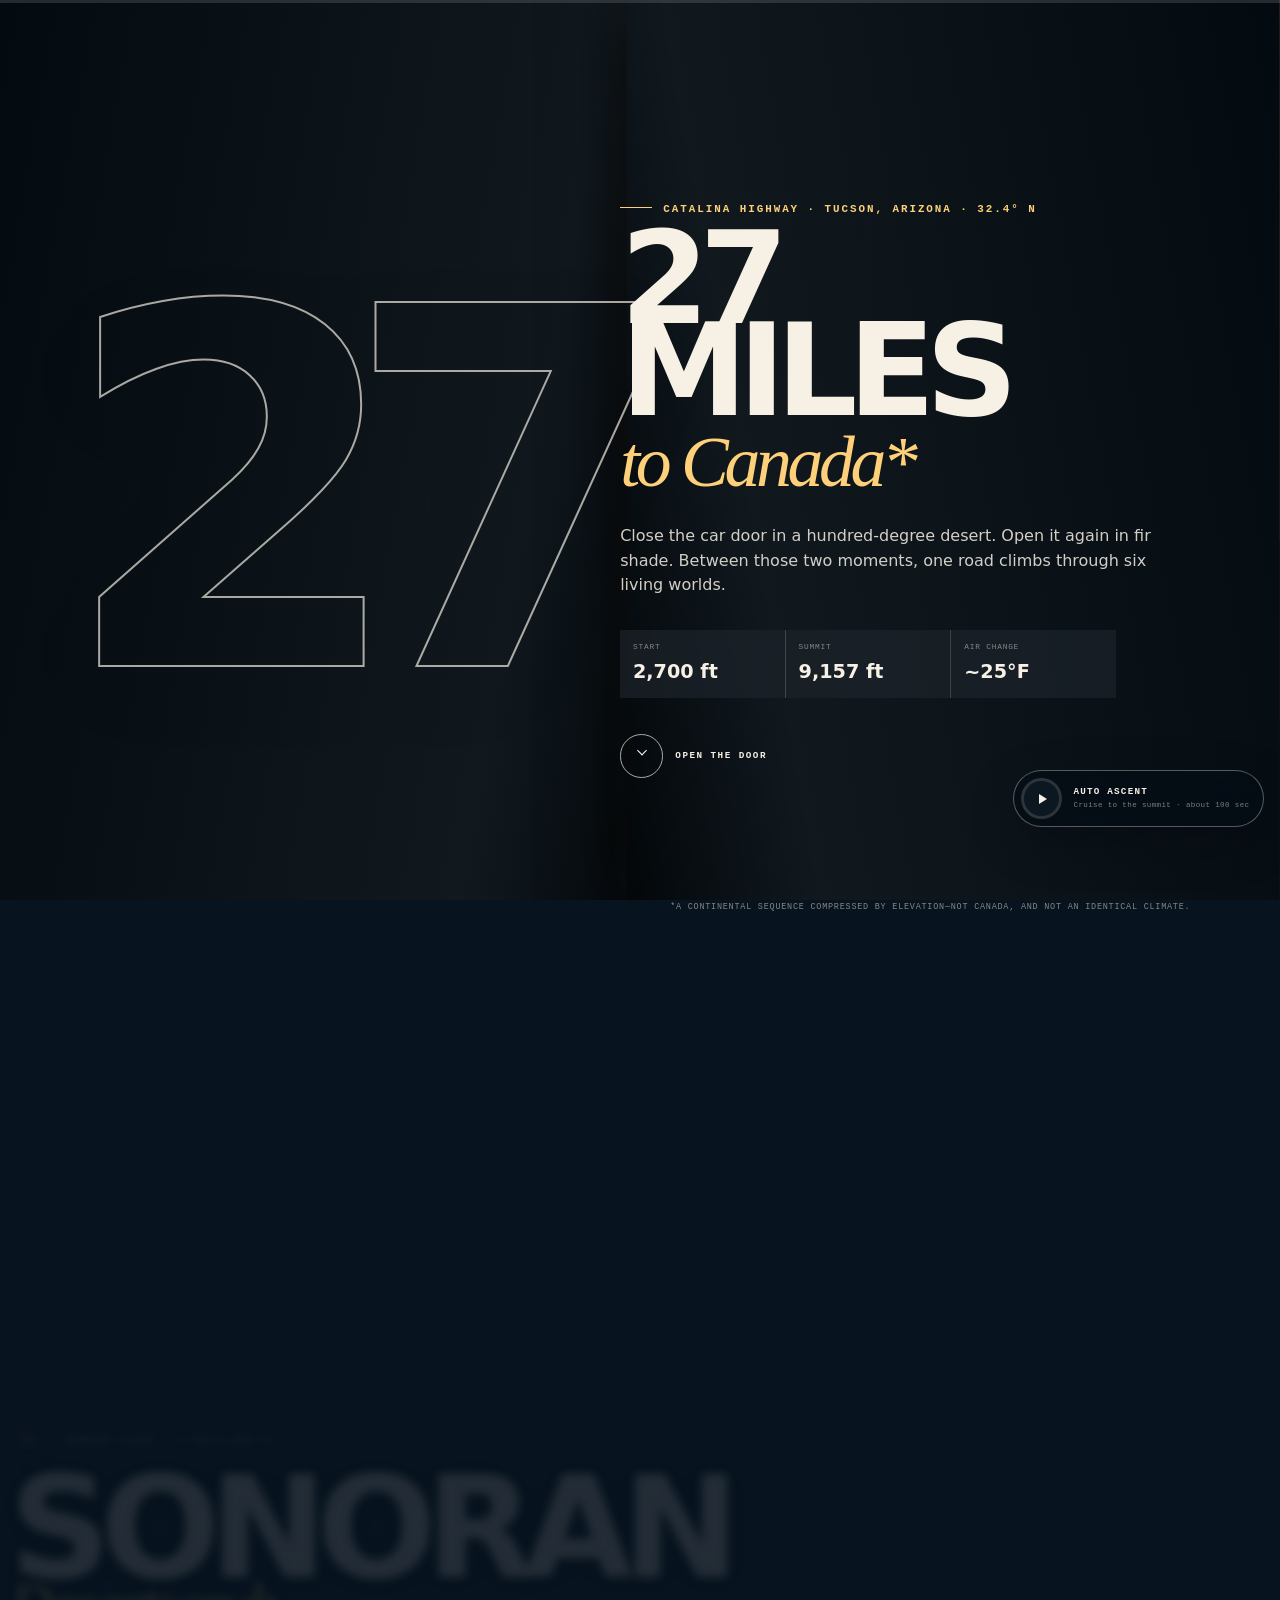
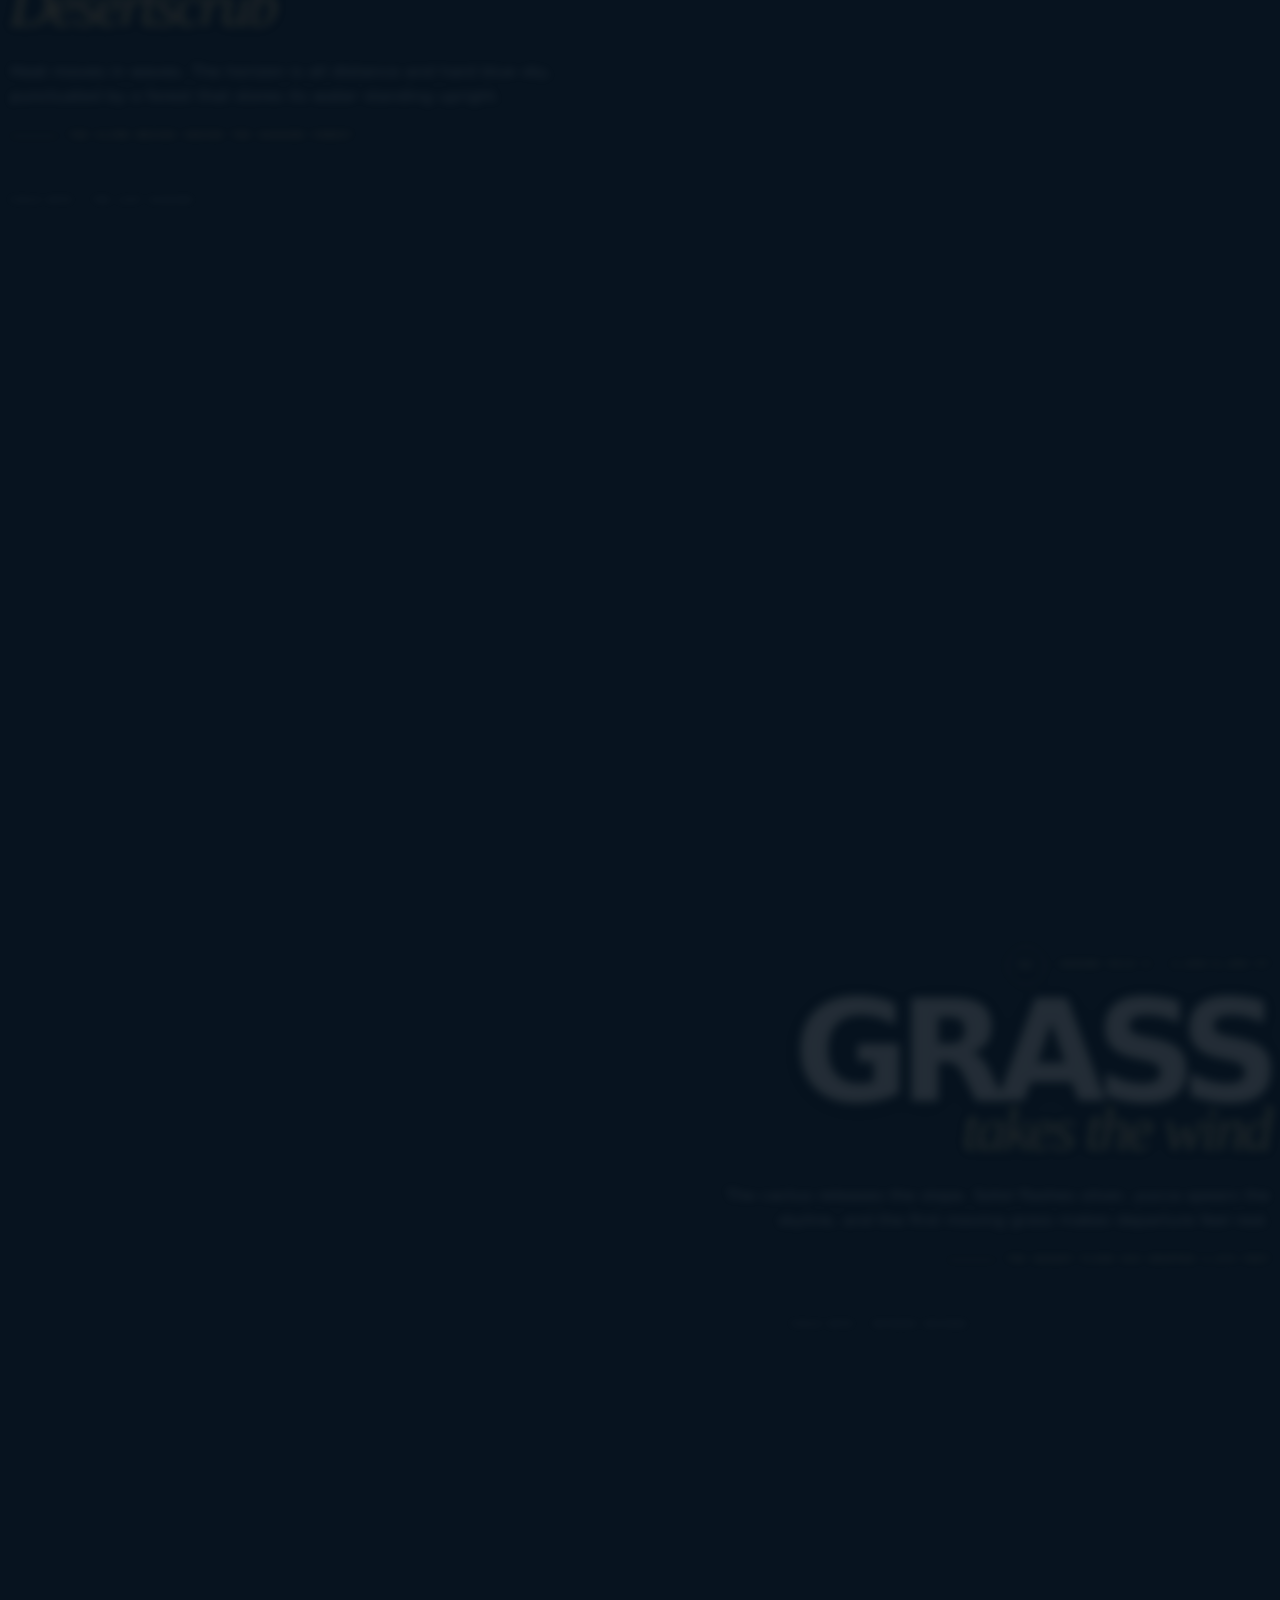
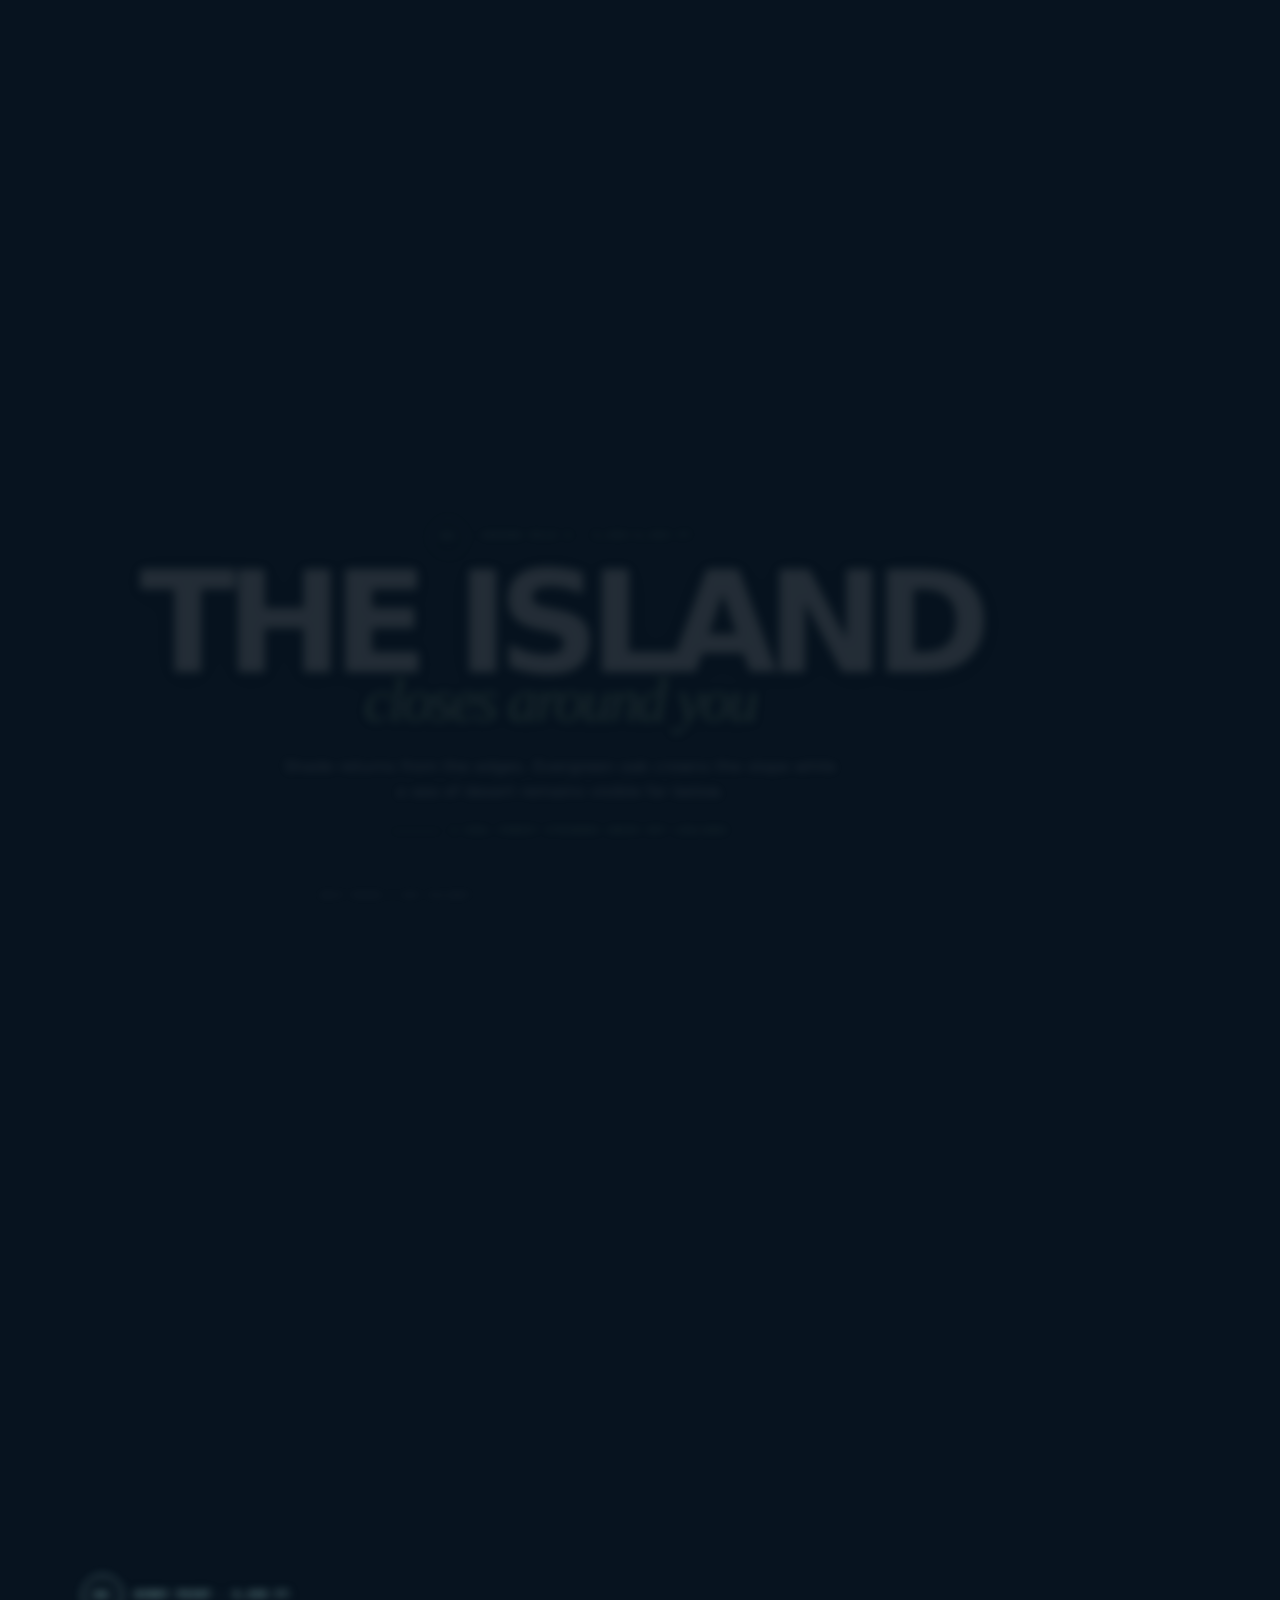
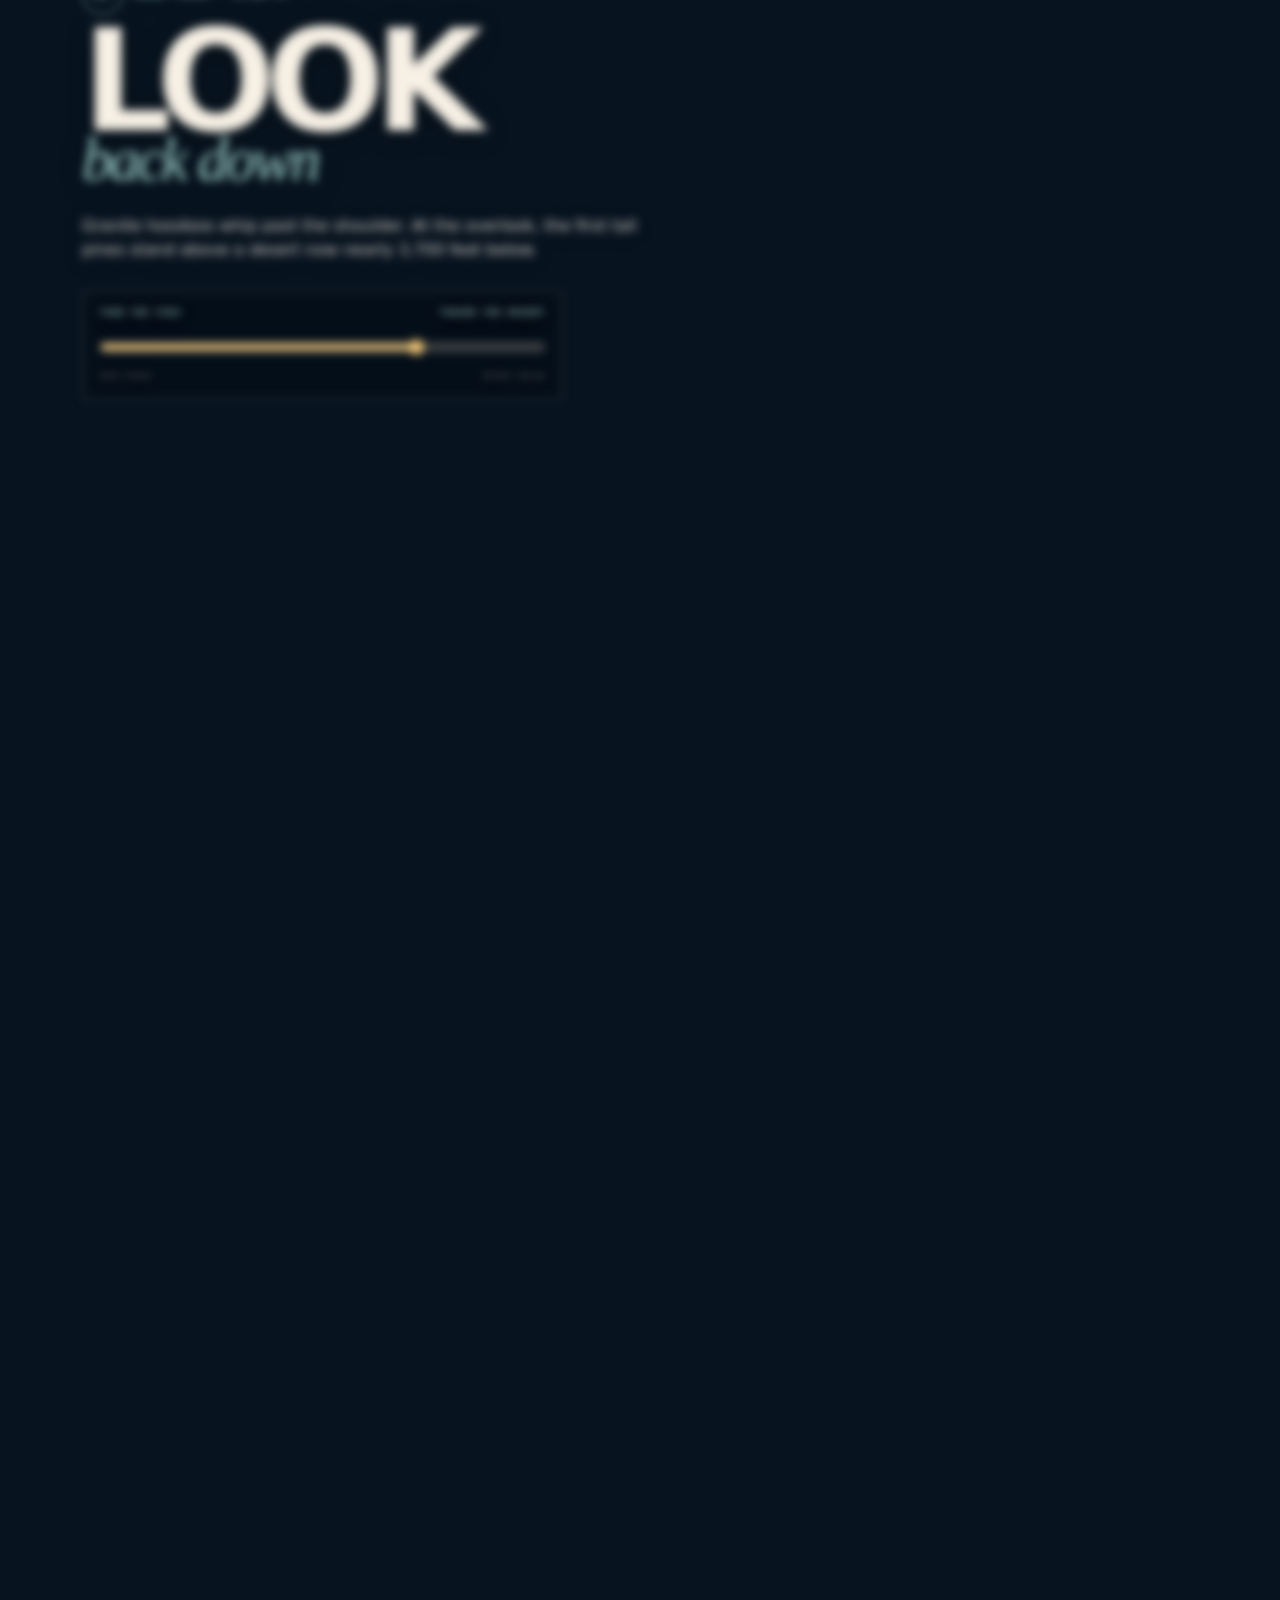
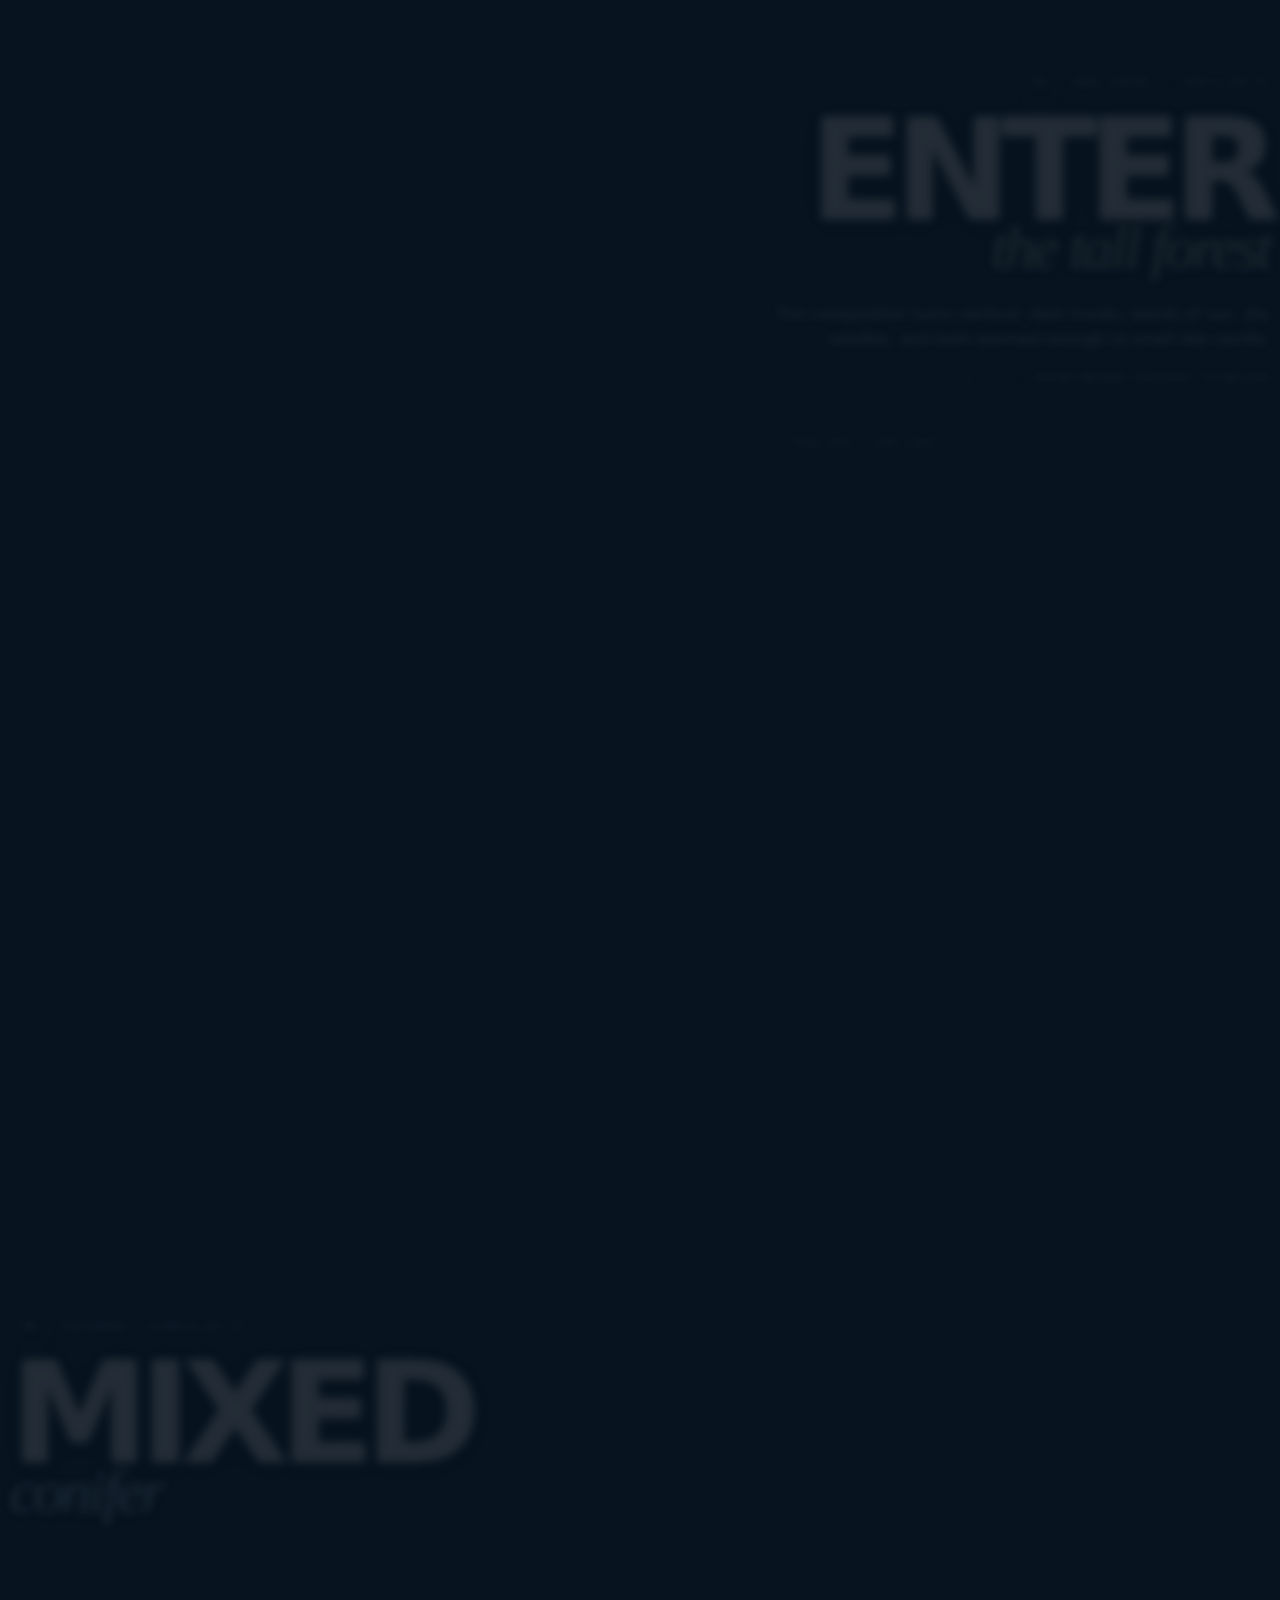
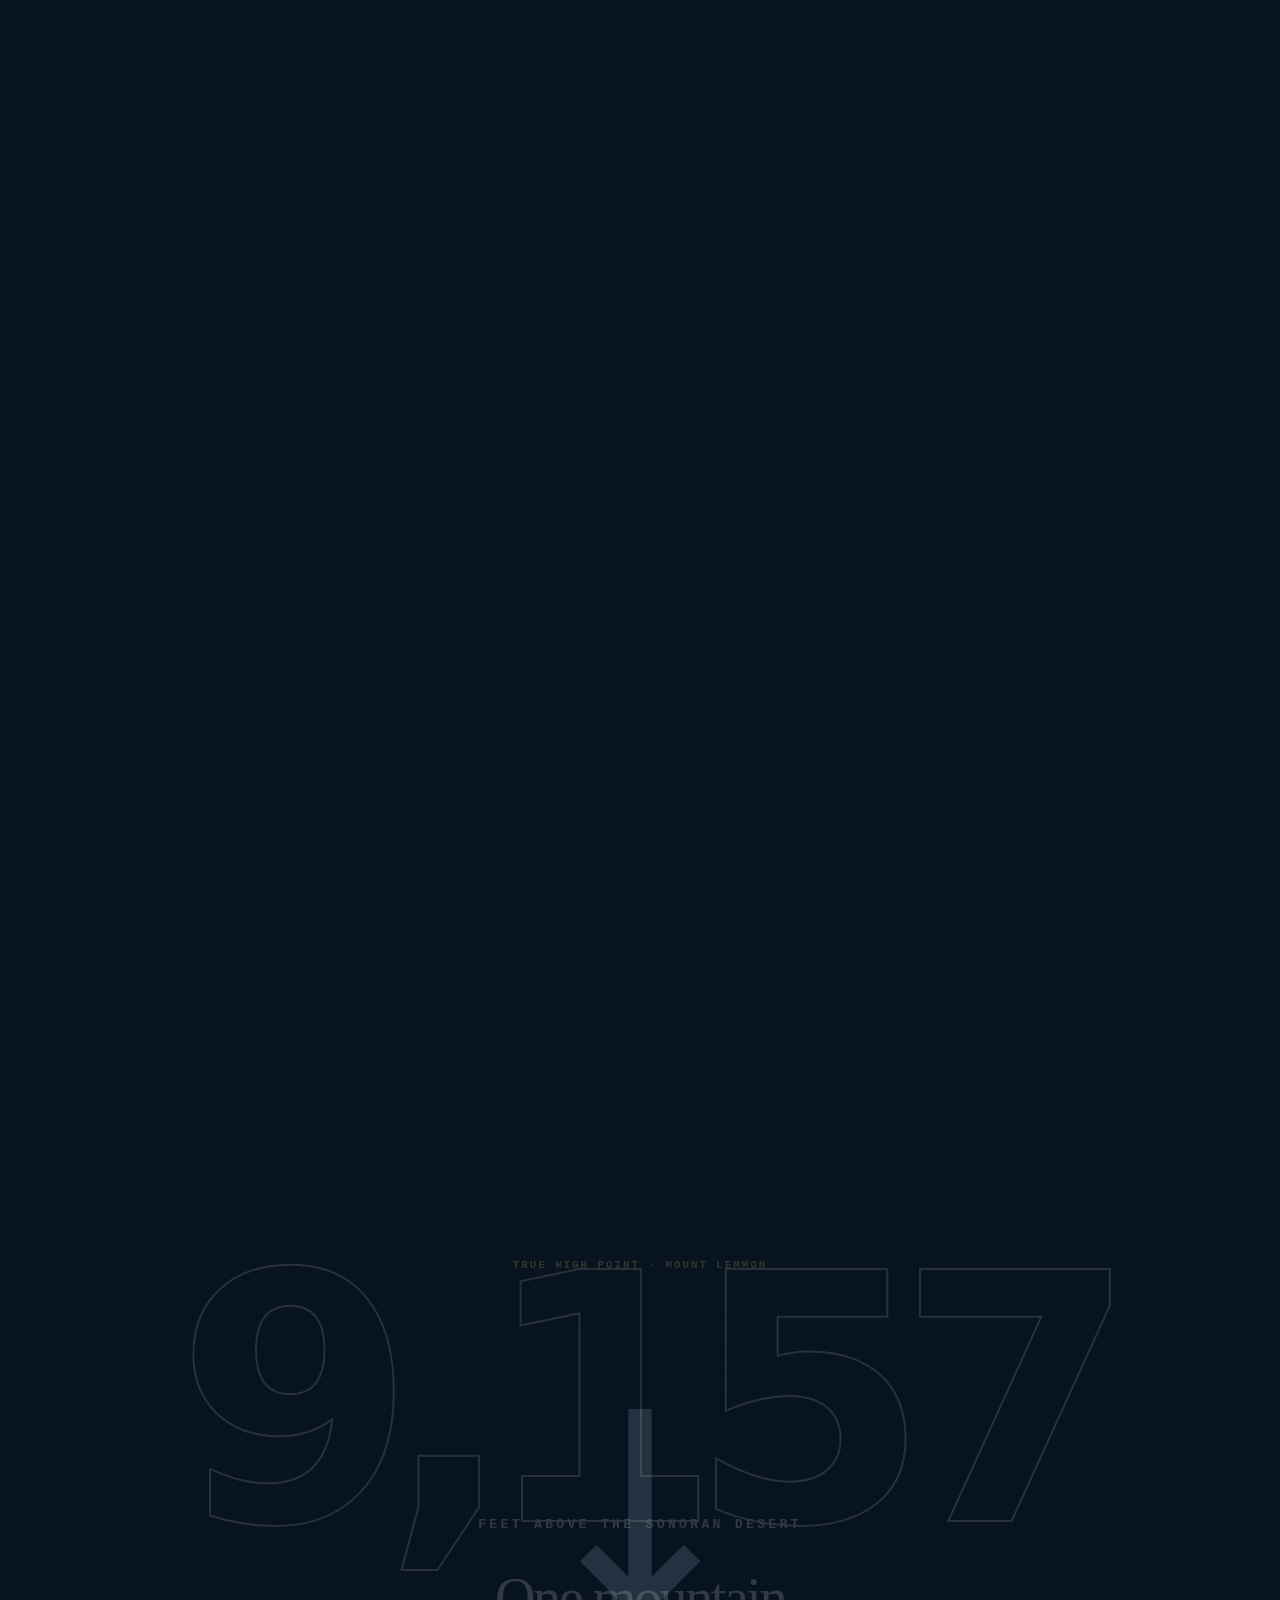
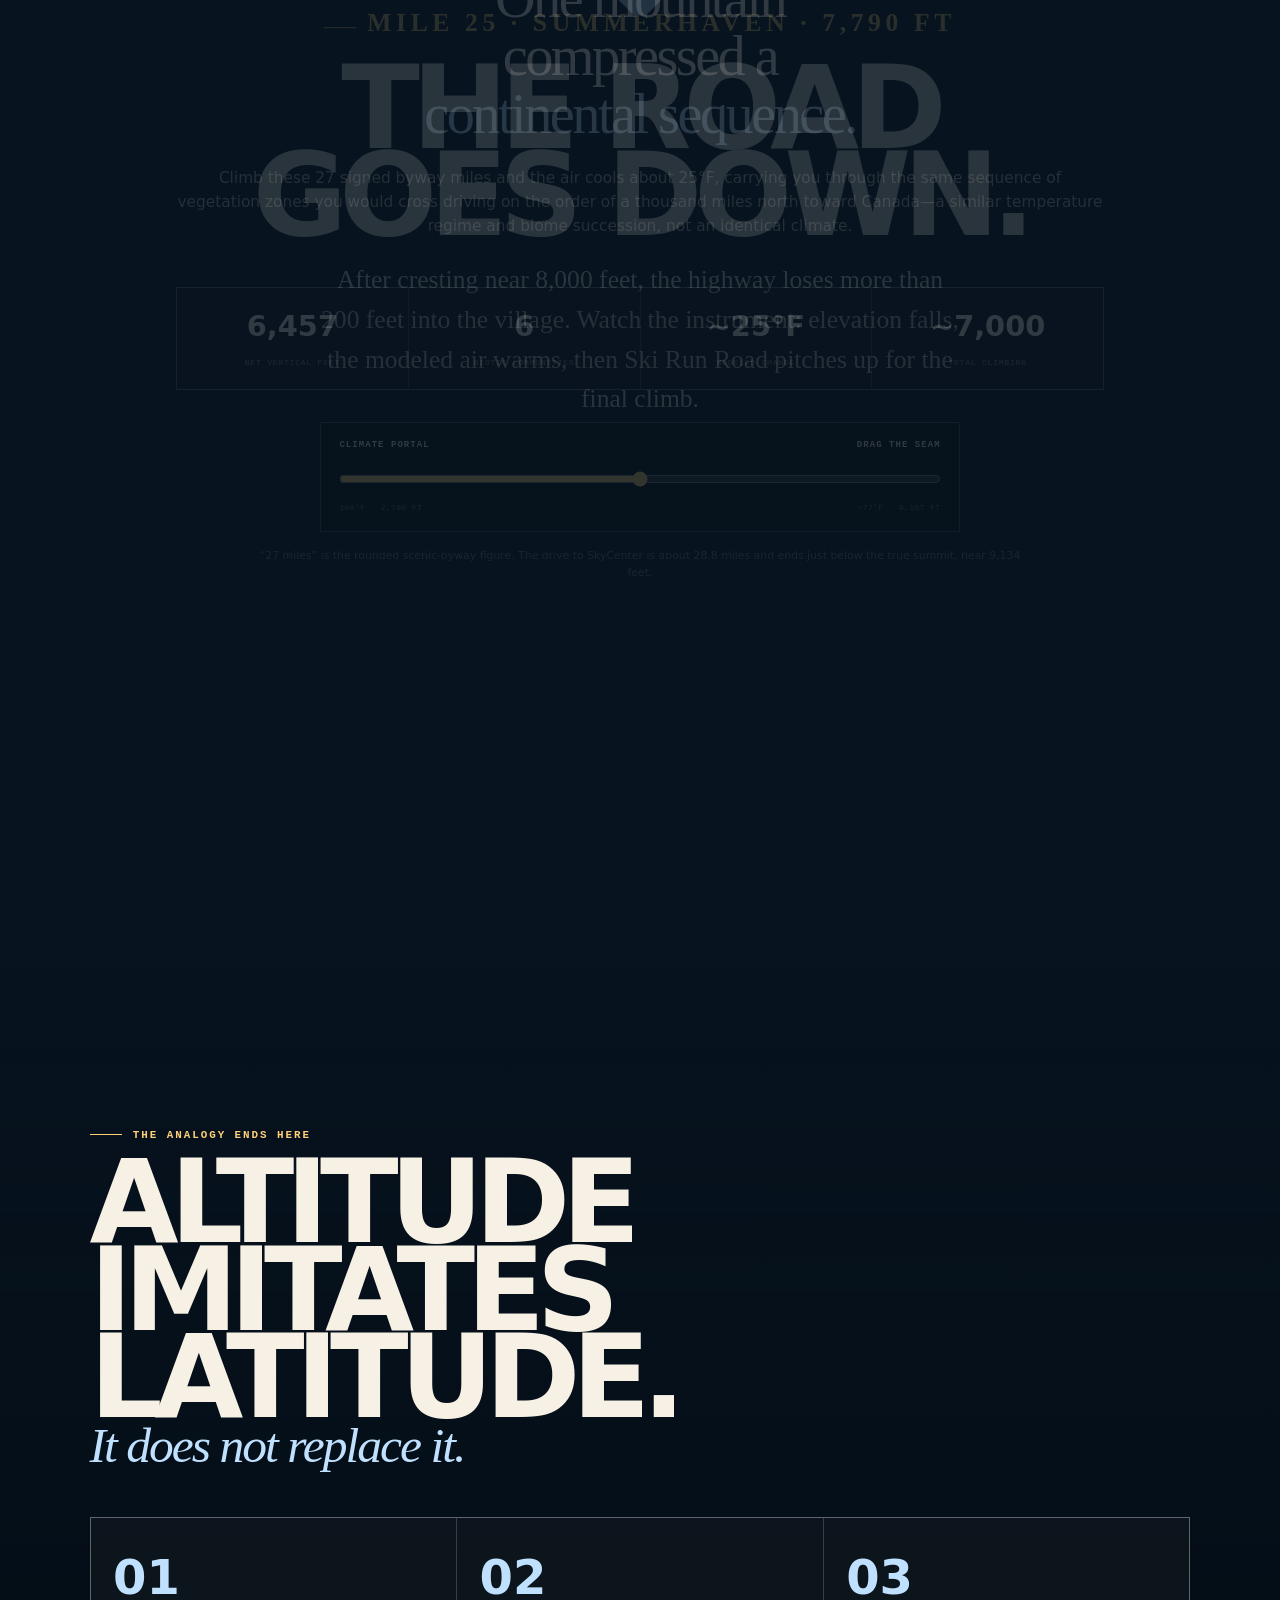
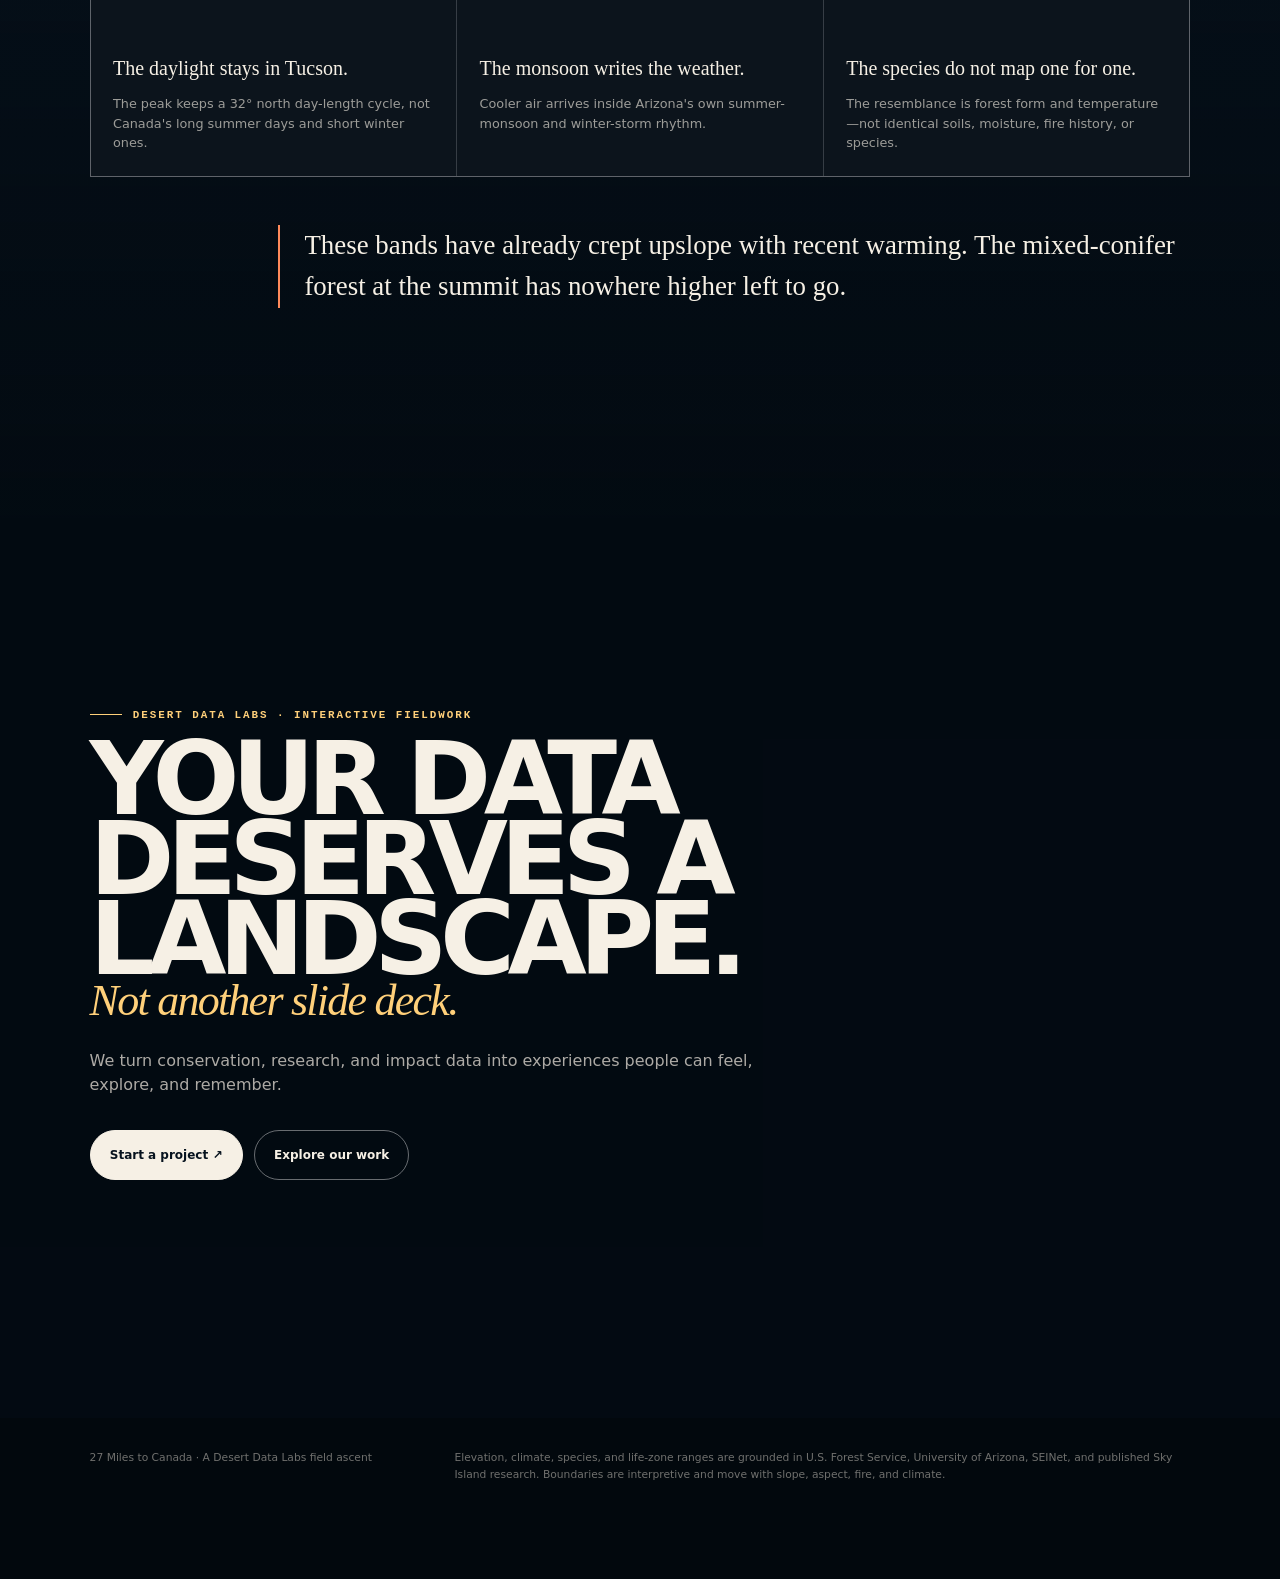
==== index.html @ b45c8f85 "Launch 27 Miles to Canada interactive" ====
<!doctype html>
<html lang="en">
<head>
<meta charset="utf-8">
<meta name="viewport" content="width=device-width, initial-scale=1">
<title>27 Miles to Canada · Climb Mount Lemmon</title>
<meta name="description" content="Climb 6,457 feet through six living worlds on Arizona's Catalina Highway. A cinematic field ascent by Desert Data Labs.">
<meta property="og:title" content="27 Miles to Canada">
<meta property="og:description" content="Six life zones. 6,457 vertical feet. One astonishing desert drive.">
<meta property="og:type" content="website">
<meta property="og:url" content="https://tgilbert14.github.io/ddl-27-miles/">
<meta property="og:image" content="https://tgilbert14.github.io/ddl-27-miles/og.png">
<meta property="og:image:width" content="1731">
<meta property="og:image:height" content="909">
<meta name="twitter:card" content="summary_large_image">
<meta name="twitter:image" content="https://tgilbert14.github.io/ddl-27-miles/og.png">
<meta name="theme-color" content="#0e1b2a">
<link rel="canonical" href="https://tgilbert14.github.io/ddl-27-miles/">
</head>
<body>
<style>
/* 27 MILES TO CANADA — visual tokens */
@property --progress { syntax: "<number>"; inherits: true; initial-value: 0; }

:root {
  --paper: #f6f0e5;
  --paper-dim: #d7d9d2;
  --ink: #102033;
  --night: #07131f;
  --line: rgba(246, 240, 229, 0.24);
  --glass: rgba(7, 19, 31, 0.54);
  --glass-heavy: rgba(7, 19, 31, 0.78);
  --ember: #ff8a5b;
  --sun: #ffd07a;
  --ice: #bfe1ff;
  --moss: #8fc8a4;
  --display: Bahnschrift, "Aptos Display", "Arial Narrow", system-ui, sans-serif;
  --serif: "Iowan Old Style", "Palatino Linotype", Palatino, Georgia, serif;
  --sans: "Aptos", "Segoe UI Variable", "Segoe UI", system-ui, sans-serif;
  --mono: "Cascadia Mono", "SFMono-Regular", Consolas, monospace;
  --ease: cubic-bezier(.16, 1, .3, 1);
  --header-h: 4rem;
}


*, *::before, *::after { box-sizing: border-box; }
html { margin: 0; background: var(--night); color-scheme: dark; -webkit-text-size-adjust: 100%; }
body { margin: 0; min-width: 320px; overflow-x: hidden; background: var(--night); color: var(--paper); font-family: var(--sans); font-size: 1rem; line-height: 1.55; }
button, a { font: inherit; }
button { color: inherit; }
a { color: inherit; }
::selection { color: var(--night); background: var(--sun); }

.skip-link { position: fixed; z-index: 999; top: .75rem; left: .75rem; transform: translateY(-180%); padding: .7rem 1rem; color: var(--night); background: var(--paper); border-radius: 999px; font-weight: 800; transition: transform .2s var(--ease); }
.skip-link:focus { transform: translateY(0); }
:focus-visible { outline: 2px solid var(--sun); outline-offset: 4px; }
.sr-only { position: absolute; width: 1px; height: 1px; margin: -1px; padding: 0; overflow: hidden; clip: rect(0 0 0 0); white-space: nowrap; border: 0; }

.eyebrow { margin: 0 0 1rem; color: var(--sun); font-family: var(--mono); font-size: .68rem; font-weight: 700; letter-spacing: .18em; line-height: 1.4; text-transform: uppercase; }
.eyebrow::before { content: ""; display: inline-block; width: 2rem; height: 1px; margin: 0 .7rem .22rem 0; background: currentColor; }

html:not(.js) .stage, html:not(.js) .site-chrome, html:not(.js) .telemetry, html:not(.js) .route-rail, html:not(.js) .door, html:not(.js) .drive-control { display: none; }
html:not(.js) .story { position: relative; }
html:not(.js) .hero, html:not(.js) .chapter, html:not(.js) .dip-scene, html:not(.js) .summit, html:not(.js) .epilogue, html:not(.js) .studio { min-height: auto; padding: 6rem 6vw; background: linear-gradient(135deg, var(--fallback, #b7563f), #0e2130); }
html:not(.js) .zone-copy, html:not(.js) .summit-inner { opacity: 1; transform: none; }

@media (prefers-reduced-motion: reduce) {
  *, *::before, *::after { scroll-behavior: auto !important; animation-duration: .01ms !important; animation-iteration-count: 1 !important; transition-duration: .01ms !important; }
  .scroll-cue i, .ambient-orbit { animation: none !important; }
  .zone-copy, .species-callout, .landmark-note { opacity: 1 !important; transform: none !important; }
}


/* The road is the interface. */
.stage { position: fixed; z-index: 0; inset: 0; overflow: hidden; background: #c95c44; pointer-events: none; }
.landscape { width: 100%; height: 100%; }
.stage::after { content: ""; position: absolute; inset: 0; opacity: .16; mix-blend-mode: soft-light; background: repeating-linear-gradient(0deg, rgba(255,255,255,.08) 0 1px, transparent 1px 4px), repeating-linear-gradient(90deg, rgba(0,0,0,.06) 0 1px, transparent 1px 5px), radial-gradient(circle, rgba(255,255,255,.14) 0 1px, transparent 1.5px); background-size: auto, auto, 8px 8px; }
.stage-vignette { position: absolute; inset: 0; background: radial-gradient(circle at 50% 42%, transparent 0 34%, rgba(3,11,18,.12) 67%, rgba(3,11,18,.58) 130%); }

/* The opening car-door seam creates the first scroll act. */
.door { position: fixed; z-index: 2; inset: 0; pointer-events: none; overflow: hidden; }
.door::before, .door::after { content: ""; position: absolute; top: 0; bottom: 0; width: 51%; background: linear-gradient(100deg, #030a10, #11191f 76%, #03070a); box-shadow: 0 0 4rem rgba(0,0,0,.85); transition: transform .1s linear; }
.door::before { left: 0; transform: translate3d(calc(var(--departure, 0) * -102%),0,0); }
.door::after { right: 0; transform: translate3d(calc(var(--departure, 0) * 102%),0,0) scaleX(-1); }
.door-seam { position: absolute; top: 0; bottom: 0; left: 50%; width: 2px; background: linear-gradient(transparent 4%, rgba(255,199,112,.9) 35%, rgba(255,255,255,.7) 70%, transparent); box-shadow: 0 0 2rem #ff9f69; opacity: calc(1 - var(--departure, 0)); }

.site-chrome { position: fixed; z-index: 40; top: 0; right: 0; left: 0; height: var(--header-h); display: flex; align-items: center; justify-content: space-between; gap: 1rem; padding: 0 1.25rem; opacity: var(--chrome, 0); transform: translateY(calc((1 - var(--chrome, 0)) * -1rem)); transition: opacity .25s, transform .25s; pointer-events: none; }
.site-chrome::after { content: ""; position: absolute; z-index: -1; inset: 0; background: linear-gradient(rgba(4,12,20,.62), transparent); }
.brand-lockup, .chapter-live { pointer-events: auto; }
.brand-lockup { display: inline-flex; align-items: center; gap: .7rem; text-decoration: none; }
.brand-mark { display: grid; place-items: center; width: 2rem; height: 2rem; border: 1px solid rgba(255,255,255,.6); border-radius: 50%; font-family: var(--mono); font-size: .6rem; font-weight: 800; }
.brand-word { font-family: var(--mono); font-size: .61rem; font-weight: 700; letter-spacing: .16em; line-height: 1.25; text-transform: uppercase; }
.chapter-live { display: flex; align-items: center; gap: .7rem; }
.chapter-live span { color: rgba(246,240,229,.58); font-family: var(--mono); font-size: .58rem; letter-spacing: .13em; text-transform: uppercase; }
.chapter-live b { font-size: .72rem; font-weight: 700; }

.global-progress { position: fixed; z-index: 50; top: 0; left: 0; width: 100%; height: 3px; background: rgba(255,255,255,.13); transform-origin: left; }
.global-progress i { display: block; width: 100%; height: 100%; background: linear-gradient(90deg,#ff8059,#ffd178,#c5e5ff); box-shadow: 0 0 1rem rgba(255,203,121,.45); transform: scaleX(var(--progress,0)); transform-origin: left; }

/* A compact model instrument, not a floating dashboard. */
.telemetry { position: fixed; z-index: 45; right: 0; bottom: 0; left: 0; display: grid; grid-template-columns: auto repeat(4,minmax(6rem,1fr)) auto; align-items: stretch; min-height: 3.6rem; border-top: 1px solid rgba(255,255,255,.28); background: rgba(4,12,20,.78); opacity: var(--chrome,0); backdrop-filter: blur(18px) saturate(1.3); transform: translateY(calc((1 - var(--chrome,0)) * 100%)); transition: opacity .25s, transform .25s; }
.telemetry-label { display: flex; align-items: center; padding: 0 1.15rem; color: rgba(246,240,229,.56); font-family: var(--mono); font-size: .54rem; letter-spacing: .13em; text-transform: uppercase; white-space: nowrap; }
.telemetry-label::before { content: ""; width: .44rem; height: .44rem; margin-right: .55rem; border-radius: 50%; background: var(--sun); box-shadow: 0 0 .8rem var(--sun); }
.telemetry .metric { display: flex; align-items: baseline; justify-content: center; gap: .42rem; padding: .65rem .8rem; border-left: 1px solid rgba(255,255,255,.14); }
.telemetry .metric b { font-family: var(--display); font-size: 1.34rem; font-stretch: condensed; font-variant-numeric: tabular-nums; line-height: 1; }
.telemetry .metric span { color: rgba(246,240,229,.5); font-family: var(--mono); font-size: .51rem; letter-spacing: .1em; text-transform: uppercase; }
.grade.up { color: var(--sun); }
.grade.down { color: var(--ice); }
.model-note { display: flex; align-items: center; padding: 0 1rem; color: rgba(246,240,229,.42); font-family: var(--mono); font-size: .49rem; letter-spacing: .08em; text-transform: uppercase; }

/* Miniature switchback navigator. */
.route-rail { position: fixed; z-index: 42; top: 50%; right: 1rem; width: 3rem; height: 22rem; opacity: var(--chrome,0); transform: translateY(-52%); }
.route-rail::before { content: ""; position: absolute; inset: 1rem .85rem; opacity: .55; background: linear-gradient(142deg, transparent 0 8%, rgba(255,255,255,.45) 8.5% 9%, transparent 9.5% 24%, rgba(255,255,255,.45) 24.5% 25%, transparent 25.5% 40%, rgba(255,255,255,.45) 40.5% 41%, transparent 41.5% 56%, rgba(255,255,255,.45) 56.5% 57%, transparent 57.5% 72%, rgba(255,255,255,.45) 72.5% 73%, transparent 73.5%); }
.route-rail a { position: absolute; left: var(--x); top: var(--y); display: grid; place-items: center; width: 2.75rem; height: 2.75rem; border-radius: 50%; text-decoration: none; }
.route-rail a::before { content: ""; width: .48rem; height: .48rem; border: 1px solid rgba(255,255,255,.72); border-radius: 50%; background: rgba(4,12,20,.55); transition: transform .2s var(--ease),background .2s; }
.route-rail a::after { content: attr(data-label); position: absolute; top: 50%; right: 2.55rem; width: max-content; max-width: 11rem; padding: .32rem .5rem; border: 1px solid rgba(255,255,255,.18); border-radius: .35rem; color: var(--paper); background: rgba(4,12,20,.82); font-family: var(--mono); font-size: .54rem; letter-spacing: .09em; text-transform: uppercase; opacity: 0; transform: translate(.4rem,-50%); transition: opacity .2s,transform .2s; }
.route-rail a:hover::after, .route-rail a:focus-visible::after { opacity: 1; transform: translate(0,-50%); }
.route-rail a[aria-current="step"]::before { background: var(--paper); transform: scale(1.6); box-shadow: 0 0 1rem rgba(255,255,255,.65); }

.compare-seam { position: fixed; z-index: 6; top: 0; bottom: 0; left: var(--compare,50%); width: 1px; background: rgba(255,255,255,.85); box-shadow: 0 0 2rem rgba(255,255,255,.5); opacity: var(--compare-active,0); pointer-events: none; }
.compare-seam::before { content: "DESERT FLOOR"; position: absolute; top: 5.5rem; right: .8rem; width: max-content; color: var(--sun); font-family: var(--mono); font-size: .55rem; font-weight: 700; letter-spacing: .16em; }
.compare-seam::after { content: "SUMMIT"; position: absolute; top: 5.5rem; left: .8rem; color: var(--ice); font-family: var(--mono); font-size: .55rem; font-weight: 700; letter-spacing: .16em; }

/* Auto Ascent: a tiny expedition cruise control, deliberately separate from telemetry. */
.drive-control { position: fixed; z-index: 48; right: 1rem; bottom: 4.55rem; display: flex; align-items: center; gap: .72rem; min-height: 3.55rem; padding: .42rem .85rem .42rem .45rem; border: 1px solid rgba(255,255,255,.32); border-radius: 999px; color: var(--paper); background: rgba(4,12,20,.76); box-shadow: 0 1rem 3rem rgba(0,0,0,.22); opacity: var(--journey-ui,1); cursor: pointer; backdrop-filter: blur(18px) saturate(1.3); transition: color .25s,background .25s,border-color .25s,opacity .25s,transform .25s; }
.drive-control:hover { color: var(--night); background: var(--paper); border-color: var(--paper); transform: translateY(-2px); }
.drive-control:active { transform: translateY(0) scale(.98); }
.drive-dial { position: relative; display: grid; place-items: center; width: 2.55rem; height: 2.55rem; flex: 0 0 auto; border-radius: 50%; background: conic-gradient(var(--sun) 0 var(--drive-deg,0deg),rgba(255,255,255,.16) var(--drive-deg,0deg) 360deg); }
.drive-dial::before { content:""; position:absolute; inset:3px; border-radius:50%; background:#0b1721; transition:background .25s; }
.drive-control:hover .drive-dial::before { background:var(--paper); }
.drive-dial i { position:relative; z-index:1; width:0; height:0; margin-left:3px; border-top:5px solid transparent; border-bottom:5px solid transparent; border-left:8px solid currentColor; }
.drive-copy { display:block; min-width:10.5rem; text-align:left; }
.drive-copy b { display:block; font-family:var(--mono); font-size:.58rem; letter-spacing:.13em; line-height:1.25; text-transform:uppercase; }
.drive-copy small { display:block; margin-top:.16rem; color:rgba(246,240,229,.5); font-family:var(--mono); font-size:.47rem; letter-spacing:.05em; white-space:nowrap; }
.drive-control:hover .drive-copy small { color:rgba(7,19,31,.62); }
.auto-driving .drive-control { border-color:rgba(255,208,122,.62); box-shadow:0 0 0 .3rem rgba(255,208,122,.07),0 1rem 3rem rgba(0,0,0,.24); }
.auto-driving .drive-dial { animation:drive-pulse 2.2s ease-in-out infinite; }
.auto-driving .drive-dial i { width:10px; height:11px; margin:0; border:0; border-left:3px solid currentColor; border-right:3px solid currentColor; }
.journey-retired .drive-control { pointer-events:none; }
@keyframes drive-pulse { 50% { box-shadow:0 0 1.2rem rgba(255,208,122,.5); } }

@media (max-width: 760px) {
  :root { --header-h: 3.6rem; }
  .site-chrome { padding-inline: .8rem; }
  .brand-word, .chapter-live span { display: none; }
  .route-rail { display: none; }
  .telemetry { grid-template-columns: repeat(3,1fr); bottom: env(safe-area-inset-bottom,0); min-height: 3.8rem; }
  .telemetry-label,.model-note,.telemetry .metric.gain { display: none; }
  .telemetry .metric { padding: .55rem .3rem; border-left: 1px solid rgba(255,255,255,.12); }
  .telemetry .metric b { font-size: 1.08rem; }
  .telemetry .metric span { display: block; font-size: .43rem; }
  .compare-seam::before,.compare-seam::after { top: 4.6rem; font-size: .47rem; }
  .drive-control { right:.65rem; bottom:calc(4.45rem + env(safe-area-inset-bottom,0)); min-height:3.1rem; padding:.32rem .65rem .32rem .35rem; }
  .drive-dial { width:2.3rem; height:2.3rem; }
  .drive-copy { min-width:0; }
  .drive-copy small { display:none; }
}

@media (max-height: 540px) and (orientation: landscape) {
  .telemetry { min-height: 2.8rem; }
  .telemetry .metric { padding-block: .35rem; }
  .route-rail { display: none; }
}


.story { position: relative; z-index: 10; }
.hero,.chapter,.dip-scene,.summit,.epilogue,.studio { position: relative; min-height: 112svh; padding: max(10vh,6rem) max(7vw,5rem) max(16vh,8rem); }

/* Opening frame: title sits on the closed car doors, then the world opens behind it. */
.hero { display: grid; align-items: center; min-height: 115svh; padding-top: 6rem; }
.hero-grid { display: grid; grid-template-columns: minmax(15rem,.9fr) minmax(18rem,1.1fr); align-items: center; gap: clamp(1.5rem,5vw,7rem); width: min(92rem,100%); margin: 0 auto; }
.hero-number { margin-left: -.06em; color: transparent; font-family: var(--display); font-size: clamp(15rem,39vw,38rem); font-weight: 900; font-stretch: condensed; letter-spacing: -.13em; line-height: .64; -webkit-text-stroke: 2px rgba(246,240,229,.68); filter: drop-shadow(0 1.5rem 3rem rgba(0,0,0,.35)); }
.hero-title { position: relative; z-index: 2; }
.hero-title .eyebrow { color: var(--sun); }
.hero h1 { margin: 0; font-family: var(--display); font-size: clamp(4.4rem,10vw,10rem); font-weight: 820; font-stretch: condensed; letter-spacing: -.075em; line-height: .72; text-transform: uppercase; }
.hero h1 em { display: block; margin-top: .24em; color: var(--sun); font-family: var(--serif); font-size: .56em; font-weight: 400; letter-spacing: -.06em; line-height: .8; text-transform: none; }
.hero-lede { max-width: 36rem; margin: 2rem 0 0; color: rgba(246,240,229,.85); font-size: clamp(1rem,1.25vw,1.25rem); }
.hero-baseline { display: grid; grid-template-columns: repeat(3,1fr); gap: 1px; max-width: 31rem; margin-top: 2rem; background: rgba(255,255,255,.2); }
.hero-baseline div { padding: .7rem .8rem; background: rgba(4,12,20,.64); }
.hero-baseline span { display: block; color: rgba(246,240,229,.5); font-family: var(--mono); font-size: .49rem; letter-spacing: .1em; text-transform: uppercase; }
.hero-baseline b { display: block; margin-top: .2rem; font-family: var(--display); font-size: 1.2rem; }
.scroll-cue { display: inline-flex; align-items: center; gap: .75rem; margin-top: 2.3rem; font-family: var(--mono); font-size: .58rem; font-weight: 700; letter-spacing: .16em; text-decoration: none; text-transform: uppercase; }
.scroll-cue i { position: relative; width: 2.7rem; height: 2.7rem; border: 1px solid rgba(255,255,255,.65); border-radius: 50%; }
.scroll-cue i::after { content:""; position:absolute; left:50%; top:.72rem; width:.45rem; height:.45rem; border-right:1px solid white; border-bottom:1px solid white; transform:translateX(-50%) rotate(45deg); animation: cue 1.8s ease-in-out infinite; }
@keyframes cue { 50% { transform: translate(-50%,.55rem) rotate(45deg); } }
.title-asterisk { color: var(--sun); }
.hero-footnote { position: absolute; right: max(7vw,5rem); bottom: 7rem; color: rgba(246,240,229,.52); font-family: var(--mono); font-size: .53rem; letter-spacing: .09em; text-transform: uppercase; }

/* Chapters are annotations in a landscape, not cards. */
.chapter { display: grid; align-items: center; min-height: 116svh; overflow: clip; }
.chapter.panorama { min-height: 154svh; }
.chapter.deep { min-height: 132svh; }
.zone-copy { position: relative; width: min(62rem,82vw); opacity: calc(.12 + var(--focus,0) * .88); transform: translate3d(calc((1 - var(--focus,0)) * var(--drift, -5rem)), calc((.5 - var(--local,.5)) * 5rem),0); filter: blur(calc((1 - var(--focus,0)) * 5px)); text-shadow: 0 .2rem 1.5rem rgba(0,0,0,.35); }
.chapter.align-right .zone-copy { justify-self: end; --drift: 5rem; text-align: right; }
.chapter.align-center .zone-copy { justify-self: center; text-align: center; }
.zone-index { display: flex; align-items: center; gap: .8rem; color: var(--zone); font-family: var(--mono); font-size: .58rem; font-weight: 700; letter-spacing: .16em; text-transform: uppercase; }
.align-right .zone-index { justify-content: flex-end; }
.align-center .zone-index { justify-content: center; }
.zone-index b { display: grid; place-items: center; width: 2.5rem; height: 2.5rem; border: 1px solid currentColor; border-radius: 50%; font-size: .63rem; }
.zone-copy h2 { max-width: 10ch; margin: 1rem 0 0; font-family: var(--display); font-size: clamp(4.5rem,11vw,11rem); font-weight: 790; font-stretch: condensed; letter-spacing: -.075em; line-height: .72; text-transform: uppercase; text-wrap: balance; }
.align-right .zone-copy h2 { margin-left: auto; }
.align-center .zone-copy h2 { margin-inline: auto; }
.zone-copy h2 em { display: block; color: var(--zone); font-family: var(--serif); font-size: .43em; font-weight: 400; letter-spacing: -.045em; line-height: .9; text-transform: none; }
.sensory { max-width: 35rem; margin: 1.65rem 0 0; color: rgba(246,240,229,.9); font-size: clamp(1rem,1.25vw,1.25rem); line-height: 1.55; }
.align-right .sensory { margin-left: auto; }
.align-center .sensory { margin-inline: auto; }
.threshold { display: inline-flex; align-items: center; gap: .7rem; margin-top: 1.25rem; color: var(--zone); font-family: var(--mono); font-size: .58rem; font-weight: 700; letter-spacing: .13em; text-transform: uppercase; }
.threshold::before { content:""; width: 3rem; height: 1px; background: currentColor; }

.landmark-note { position: absolute; top: 20%; right: 7vw; width: 13rem; padding-left: 1rem; border-left: 1px solid var(--zone); opacity: calc(var(--focus,0) * .85); transform: translateY(calc((1 - var(--focus,0)) * 3rem)); }
.align-right .landmark-note { right: auto; left: 7vw; text-align: left; }
.landmark-note span { display:block; color:var(--zone); font-family:var(--mono); font-size:.52rem; font-weight:700; letter-spacing:.14em; text-transform:uppercase; }
.landmark-note b { display:block; margin-top:.35rem; font-family:var(--serif); font-size:1.05rem; font-weight:400; }
.landmark-note small { display:block; margin-top:.35rem; color:rgba(246,240,229,.56); font-size:.68rem; }

.species-callout { position: absolute; left: var(--x); top: var(--y); display: flex; align-items: center; gap: .55rem; color: rgba(246,240,229,.78); font-family: var(--mono); font-size: .49rem; letter-spacing: .1em; text-transform: uppercase; opacity: calc(var(--focus,0) * .9); transform: translateY(calc((1 - var(--focus,0)) * 1.5rem)); pointer-events: none; }
.species-callout::before { content:""; width:1.8rem; height:1px; background:var(--zone); box-shadow:0 0 .5rem var(--zone); }

.fact-drawer { width: min(30rem,100%); margin-top: 1.6rem; border-top: 1px solid rgba(255,255,255,.28); }
.align-right .fact-drawer { margin-left: auto; text-align: left; }
.align-center .fact-drawer { margin-inline: auto; text-align: left; }
.fact-drawer summary { min-height: 2.75rem; display: flex; align-items: center; color: rgba(246,240,229,.67); font-family: var(--mono); font-size: .55rem; font-weight: 700; letter-spacing: .12em; text-transform: uppercase; cursor: pointer; }
.fact-drawer summary::marker { color:var(--zone); }
.fact-drawer p { margin: 0 0 1rem; color: rgba(246,240,229,.72); font-family: var(--serif); font-size: .95rem; }

/* Windy Point gets a real look-back control. */
.lookback { width: min(30rem,100%); margin-top: 1.7rem; padding: 1rem; border: 1px solid rgba(255,255,255,.24); background: rgba(4,12,20,.48); text-align: left; backdrop-filter: blur(12px); }
.lookback label { display:flex; justify-content:space-between; gap:1rem; color:var(--zone); font-family:var(--mono); font-size:.54rem; font-weight:700; letter-spacing:.12em; text-transform:uppercase; }
.lookback input,.compare-control input { width:100%; min-height:2rem; margin:.65rem 0 .2rem; accent-color:var(--sun); cursor:ew-resize; }
.lookback-scale { display:flex; justify-content:space-between; color:rgba(246,240,229,.5); font-family:var(--mono); font-size:.48rem; letter-spacing:.08em; text-transform:uppercase; }

.dip-scene { display:grid; place-items:center; min-height:105svh; text-align:center; }
.dip-inner { width:min(54rem,90vw); opacity: calc(.15 + var(--focus,0) * .85); transform: translateY(calc((.5 - var(--local,.5)) * 10rem)); }
.dip-arrow { display:block; color:var(--ice); font-family:var(--display); font-size:clamp(8rem,22vw,20rem); line-height:.55; transform:rotate(180deg); }
.dip-scene h2 { margin:1.5rem 0 0; font-family:var(--display); font-size:clamp(4rem,9vw,9rem); font-weight:800; letter-spacing:-.07em; line-height:.75; text-transform:uppercase; }
.dip-scene p { max-width:40rem; margin:1.4rem auto 0; font-family:var(--serif); font-size:clamp(1.15rem,2vw,1.6rem); }

/* The summit pulls back to reveal the full ecological transect. */
.summit { display:grid; align-items:center; min-height:188svh; padding-top:25vh; padding-bottom:25vh; }
.summit-inner { width:min(78rem,100%); margin:auto; text-align:center; opacity:calc(.18 + var(--focus,0) * .82); }
.summit .eyebrow::before { display:none; }
.summit-number { margin:0; color:transparent; font-family:var(--display); font-size:clamp(9rem,27vw,27rem); font-weight:900; letter-spacing:-.095em; line-height:.65; -webkit-text-stroke:2px rgba(246,240,229,.78); }
.summit-number small { display:block; margin-top:.5em; color:var(--paper); font-family:var(--mono); font-size:.038em; letter-spacing:.25em; text-transform:uppercase; -webkit-text-stroke:0; }
.summit h2 { max-width:18ch; margin:2.5rem auto 0; font-family:var(--serif); font-size:clamp(2rem,4.4vw,4.5rem); font-weight:400; letter-spacing:-.045em; line-height:1.03; text-wrap:balance; }
.summit h2 strong { color:var(--ice); font-weight:400; }
.summit-statement { max-width:58rem; margin:1.5rem auto 0; color:rgba(246,240,229,.72); font-size:clamp(.95rem,1.2vw,1.15rem); }
.summit-stats { display:grid; grid-template-columns:repeat(4,1fr); gap:1px; max-width:58rem; margin:3rem auto 0; overflow:hidden; border:1px solid rgba(255,255,255,.22); background:rgba(255,255,255,.2); }
.summit-stats div { padding:1rem; background:rgba(4,12,20,.72); }
.summit-stats b { display:block; font-family:var(--display); font-size:1.8rem; }
.summit-stats span { color:rgba(246,240,229,.5); font-family:var(--mono); font-size:.5rem; letter-spacing:.1em; text-transform:uppercase; }
.compare-control { max-width:40rem; margin:2rem auto 0; padding:1rem 1.15rem; border:1px solid rgba(255,255,255,.28); background:rgba(4,12,20,.58); backdrop-filter:blur(12px); }
.compare-control label { display:flex; justify-content:space-between; color:var(--paper); font-family:var(--mono); font-size:.56rem; font-weight:700; letter-spacing:.12em; text-transform:uppercase; }
.compare-control .range-labels { display:flex; justify-content:space-between; color:rgba(246,240,229,.5); font-family:var(--mono); font-size:.47rem; letter-spacing:.09em; text-transform:uppercase; }
.endpoint-note { max-width:48rem; margin:1rem auto 0; color:rgba(246,240,229,.46); font-size:.68rem; }

.epilogue { min-height:128svh; display:grid; align-items:center; background:linear-gradient(to bottom,transparent,rgba(2,8,13,.74)); }
.epilogue-inner { width:min(74rem,100%); margin:auto; }
.epilogue h2 { max-width:13ch; margin:0; font-family:var(--display); font-size:clamp(4rem,9vw,9rem); font-weight:800; letter-spacing:-.075em; line-height:.76; text-transform:uppercase; }
.epilogue h2 em { display:block; color:var(--ice); font-family:var(--serif); font-size:.43em; font-weight:400; letter-spacing:-.04em; line-height:.95; text-transform:none; }
.truth-grid { display:grid; grid-template-columns:repeat(3,1fr); gap:1px; margin-top:3rem; border:1px solid rgba(255,255,255,.2); background:rgba(255,255,255,.2); }
.truth-grid article { min-height:15rem; padding:1.4rem; background:rgba(4,12,20,.82); }
.truth-grid b { color:var(--ice); font-family:var(--display); font-size:3rem; }
.truth-grid h3 { margin:2.4rem 0 .6rem; font-family:var(--serif); font-size:1.25rem; font-weight:400; }
.truth-grid p { margin:0; color:rgba(246,240,229,.62); font-size:.8rem; }
.fragile { max-width:57rem; margin:3rem 0 0 auto; padding-left:1.5rem; border-left:2px solid var(--ember); font-family:var(--serif); font-size:clamp(1.25rem,2.1vw,1.85rem); }

.studio { min-height:100svh; display:grid; place-items:center; background:rgba(2,8,13,.72); }
.studio-inner { width:min(72rem,100%); }
.studio h2 { max-width:15ch; margin:0; font-family:var(--display); font-size:clamp(4rem,8vw,8rem); font-weight:800; letter-spacing:-.075em; line-height:.78; text-transform:uppercase; }
.studio h2 em { display:block; color:var(--sun); font-family:var(--serif); font-size:.43em; font-weight:400; letter-spacing:-.04em; line-height:1; text-transform:none; }
.studio-copy { max-width:43rem; margin:1.6rem 0 0; color:rgba(246,240,229,.7); }
.actions { display:flex; flex-wrap:wrap; gap:.7rem; margin-top:2rem; }
.button { display:inline-flex; align-items:center; min-height:3.1rem; padding:0 1.2rem; border:1px solid rgba(255,255,255,.4); border-radius:999px; font-size:.75rem; font-weight:750; text-decoration:none; }
.button.primary { color:var(--night); background:var(--paper); border-color:var(--paper); }
.button:hover { color:var(--night); background:var(--sun); border-color:var(--sun); }
.footer { position:relative; z-index:10; display:flex; justify-content:space-between; gap:2rem; padding:2rem max(7vw,5rem) 6rem; color:rgba(246,240,229,.45); background:#02080d; font-size:.67rem; }
.footer p { max-width:46rem; margin:0; }

@media (max-width:760px) {
  .hero,.chapter,.dip-scene,.summit,.epilogue,.studio { padding:7rem 1rem 7rem; }
  .hero { min-height:118svh; }
  .hero-grid { grid-template-columns:1fr; gap:0; }
  .hero-number { position:absolute; top:16%; left:-5vw; z-index:-1; font-size:72vw; opacity:.55; }
  .hero-title { align-self:end; padding-top:18vh; }
  .hero h1 { font-size:clamp(4.5rem,24vw,7.5rem); }
  .hero-baseline { max-width:none; }
  .hero-footnote { right:1rem; bottom:5.5rem; max-width:18rem; text-align:right; }
  .chapter,.chapter.panorama,.chapter.deep { min-height:124svh; }
  .zone-copy { width:100%; }
  .zone-copy h2 { font-size:clamp(4rem,21vw,7rem); }
  .chapter.align-right .zone-copy,.chapter.align-center .zone-copy { justify-self:stretch; text-align:left; }
  .align-right .zone-index,.align-center .zone-index { justify-content:flex-start; }
  .align-right .zone-copy h2,.align-center .zone-copy h2,.align-right .sensory,.align-center .sensory { margin-left:0; }
  .align-right .fact-drawer,.align-center .fact-drawer { margin-left:0; }
  .landmark-note,.align-right .landmark-note { top:auto; right:1rem; bottom:6rem; left:auto; width:11rem; }
  .species-callout { display:none; }
  .lookback { width:100%; }
  .dip-scene { min-height:105svh; }
  .summit { min-height:165svh; }
  .summit-number { font-size:29vw; }
  .summit-stats { grid-template-columns:1fr 1fr; }
  .truth-grid { grid-template-columns:1fr; }
  .truth-grid article { min-height:11rem; }
  .truth-grid h3 { margin-top:1.3rem; }
  .epilogue,.studio { min-height:auto; padding-block:10rem; }
  .footer { flex-direction:column; padding:2rem 1rem 6rem; }
}

@media (min-width:761px) and (max-width:1050px) {
  .model-note { display:none; }
  .telemetry { grid-template-columns:auto repeat(4,minmax(5rem,1fr)); }
}

@media (prefers-reduced-motion:reduce) {
  .zone-copy,.dip-inner,.summit-inner { opacity:1; transform:none; filter:none; }
}

</style>
<a class="skip-link" href="#story">Skip to the ascent</a>

<div class="stage" aria-hidden="true">
  <canvas class="landscape"></canvas>
  <div class="stage-vignette"></div>
</div>
<div class="door" aria-hidden="true"><i class="door-seam"></i></div>
<div class="compare-seam" aria-hidden="true"></div>
<div class="global-progress" aria-hidden="true"><i></i></div>

<button class="drive-control" id="drive-control" type="button" aria-pressed="false" aria-label="Begin a slow automatic ascent to the summit">
  <span class="drive-dial" aria-hidden="true"><i></i></span>
  <span class="drive-copy"><b id="drive-label">Auto ascent</b><small id="drive-status">Cruise to the summit · about 100 sec</small></span>
</button>

<header class="site-chrome">
  <a class="brand-lockup" href="#top" aria-label="27 Miles to Canada, return to the desert floor">
    <span class="brand-mark">27</span><span class="brand-word">Desert Data Labs<br>Field Ascent 01</span>
  </a>
  <div class="chapter-live" aria-live="polite"><span>Crossing</span><b id="live-zone">Sonoran Desertscrub</b></div>
</header>

<nav class="route-rail" aria-label="Life-zone switchbacks">
  <a href="#zone-1" data-band="0" data-label="Sonoran Desert" aria-label="Jump to Sonoran Desertscrub" style="--x:0;--y:0"></a>
  <a href="#zone-2" data-band="1" data-label="Grassland" aria-label="Jump to Semidesert Grassland" style="--x:1rem;--y:3.4rem"></a>
  <a href="#zone-3" data-band="2" data-label="Oak Woodland" aria-label="Jump to Madrean Oak Woodland" style="--x:0;--y:6.8rem"></a>
  <a href="#zone-4" data-band="3" data-label="Windy Point" aria-label="Jump to Windy Point" style="--x:1rem;--y:10.2rem"></a>
  <a href="#zone-5" data-band="4" data-label="Ponderosa" aria-label="Jump to Ponderosa Pine Forest" style="--x:0;--y:13.6rem"></a>
  <a href="#zone-6" data-band="5" data-label="Mixed Conifer" aria-label="Jump to Mixed-Conifer Forest" style="--x:1rem;--y:17rem"></a>
  <a href="#summit" data-band="6" data-label="Summit" aria-label="Jump to Mount Lemmon summit" style="--x:0;--y:20.4rem"></a>
</nav>

<aside class="telemetry" aria-label="Modeled ascent instrument">
  <div class="telemetry-label">Modeled ascent</div>
  <div class="metric"><b id="live-mile">0.0</b><span>mile</span></div>
  <div class="metric"><b id="live-elevation">2,700</b><span>feet</span></div>
  <div class="metric"><b id="live-temp">100°</b><span>approx. °F</span></div>
  <div class="metric gain"><b class="grade up" id="live-grade">▲</b><span>road grade</span></div>
  <div class="model-note">Illustrative summer baseline · ~3.5°F / 1,000 ft</div>
  <span class="sr-only" id="live-announcement" aria-live="polite"></span>
</aside>

<main class="story" id="story" tabindex="-1">
  <section class="hero timeline-node" id="top" data-mile="0">
    <div class="hero-grid">
      <div class="hero-number" aria-hidden="true">27</div>
      <div class="hero-title">
        <p class="eyebrow">Catalina Highway · Tucson, Arizona · 32.4° N</p>
        <h1>27 Miles <em>to Canada<span class="title-asterisk">*</span></em></h1>
        <p class="hero-lede">Close the car door in a hundred-degree desert. Open it again in fir shade. Between those two moments, one road climbs through six living worlds.</p>
        <div class="hero-baseline"><div><span>Start</span><b>2,700 ft</b></div><div><span>Summit</span><b>9,157 ft</b></div><div><span>Air change</span><b>~25°F</b></div></div>
        <a class="scroll-cue" href="#zone-1"><i aria-hidden="true"></i>Open the door</a>
      </div>
    </div>
    <p class="hero-footnote">*A continental sequence compressed by elevation—not Canada, and not an identical climate.</p>
  </section>

  <section class="chapter timeline-node" id="zone-1" data-band="0" data-mile="2.7" style="--zone:#ffd07a;--fallback:#c75b43">
    <div class="zone-copy">
      <p class="zone-index"><b>01</b> Sonoran floor · 2,700–4,000 ft</p>
      <h2>Sonoran <em>Desertscrub</em></h2>
      <p class="sensory">Heat moves in waves. The horizon is all distance and hard blue sky, punctuated by a forest that stores its water standing upright.</p>
      <p class="threshold">The climb begins inside the saguaro forest</p>
      <details class="fact-drawer"><summary>Field note · the last saguaro</summary><p>These giants mark the mountain's lowest life zone. Before the grassland arrives, the final saguaro falls behind you—and never returns above this line.</p></details>
    </div>
    <aside class="landmark-note"><span>Mile 2.7</span><b>Babad Do'ag</b><small>“Frog Mountain,” the Tohono O'odham name for the range.</small></aside>
    <span class="species-callout" style="--x:70%;--y:64%">saguaro</span><span class="species-callout" style="--x:13%;--y:76%">ocotillo</span>
  </section>

  <section class="chapter align-right timeline-node" id="zone-2" data-band="1" data-mile="5.5" style="--zone:#e8d087;--fallback:#9a7b51">
    <div class="zone-copy">
      <p class="zone-index"><b>02</b> Around mile 6 · 4,000–5,000 ft</p>
      <h2>Grass <em>takes the wind</em></h2>
      <p class="sensory">The cactus releases the slope. Sotol flashes silver, yucca spears the skyline, and the first moving grass makes departure feel real.</p>
      <p class="threshold">The desert floor has dropped 1,670 feet</p>
      <details class="fact-drawer"><summary>Field note · reverse seasons</summary><p>Molino Basin closes for summer rather than winter. When the summit is snowed in, this lower campground can be perfect.</p></details>
    </div>
    <aside class="landmark-note"><span>Mile 5.5</span><b>Molino Basin</b><small>The narrow handoff between cactus and oak.</small></aside>
    <span class="species-callout" style="--x:12%;--y:63%">sotol</span><span class="species-callout" style="--x:66%;--y:78%">Palmer agave</span>
  </section>

  <section class="chapter align-center deep timeline-node" id="zone-3" data-band="2" data-mile="9.1" style="--zone:#a9d09a;--fallback:#58715a">
    <div class="zone-copy">
      <p class="zone-index"><b>03</b> Around mile 9 · 5,000–6,000 ft</p>
      <h2>The island <em>closes around you</em></h2>
      <p class="sensory">Shade returns from the edges. Evergreen oak crowns the slope while a sea of desert remains visible far below.</p>
      <p class="threshold">A cool forest stranded above hot lowlands</p>
      <details class="fact-drawer"><summary>What makes a sky island?</summary><p>Isolation. Each wooded peak rises from desert like land from water, connecting northward to the forests of Mexico's Sierra Madre.</p></details>
    </div>
    <aside class="landmark-note"><span>Mile 9.1</span><b>Seven Cataracts</b><small>Seasonal water after monsoon rain or snowmelt.</small></aside>
    <span class="species-callout" style="--x:9%;--y:42%">Emory oak</span><span class="species-callout" style="--x:73%;--y:70%">Mexican jay</span>
  </section>

  <section class="chapter panorama timeline-node" id="zone-4" data-band="3" data-mile="14" style="--zone:#9ed0cc;--fallback:#456474">
    <div class="zone-copy">
      <p class="zone-index"><b>04</b> Windy Point · 6,400 ft</p>
      <h2>Look <em>back down</em></h2>
      <p class="sensory">Granite hoodoos whip past the shoulder. At the overlook, the first tall pines stand above a desert now nearly 3,700 feet below.</p>
      <div class="lookback">
        <label for="lookback-range"><span>Turn the view</span><span id="lookback-value">Toward the desert</span></label>
        <input id="lookback-range" type="range" min="0" max="100" value="72" aria-label="Turn the Windy Point view between road ahead and desert below">
        <div class="lookback-scale"><span>Road ahead</span><span>Desert below</span></div>
      </div>
    </div>
    <aside class="landmark-note"><span>Mile 14</span><b>Windy Point</b><small>About 13°F cooler than the modeled base.</small></aside>
    <span class="species-callout" style="--x:63%;--y:69%">Arizona pine</span><span class="species-callout" style="--x:15%;--y:28%">Catalina granite</span>
  </section>

  <section class="chapter align-right deep timeline-node" id="zone-5" data-band="4" data-mile="17" style="--zone:#b9d6b3;--fallback:#31565c">
    <div class="zone-copy">
      <p class="zone-index"><b>05</b> Rose Canyon · 7,000–8,000 ft</p>
      <h2>Enter <em>the tall forest</em></h2>
      <p class="sensory">The composition turns vertical: dark trunks, bands of sun, dry needles, and bark warmed enough to smell like vanilla.</p>
      <p class="threshold">Tucson becomes difficult to believe</p>
      <details class="fact-drawer"><summary>Field note · lean close</summary><p>Sun-warmed ponderosa bark can smell distinctly of vanilla or butterscotch. Nearby, Rose Canyon even holds a small stocked trout lake.</p></details>
    </div>
    <aside class="landmark-note"><span>Mile 17</span><b>Rose Canyon</b><small>Ponderosa forest at almost exactly 7,000 feet.</small></aside>
    <span class="species-callout" style="--x:16%;--y:65%">ponderosa pine</span><span class="species-callout" style="--x:61%;--y:35%">Steller's jay</span>
  </section>

  <section class="chapter timeline-node" id="zone-6" data-band="5" data-mile="19.6" style="--zone:#bfe1ff;--fallback:#203956">
    <div class="zone-copy">
      <p class="zone-index"><b>06</b> Palisades · 8,000–9,157 ft</p>
      <h2>Mixed <em>conifer</em></h2>
      <p class="sensory">Aspen flash pale between Douglas-fir and true white fir. You have entered the heritage “Canadian” life zone—without a single spruce tree.</p>
      <p class="threshold">Similar temperature regime · different climate</p>
      <details class="fact-drawer"><summary>Why call it “Canadian”?</summary><p>It is old life-zone language for a familiar forest form and cool temperature regime. Mount Lemmon is still Arizona: monsoon rhythm, Tucson daylight, local species.</p></details>
    </div>
    <aside class="landmark-note"><span>Mile 19.6</span><b>Palisades</b><small>The interpretive gateway to fir and aspen.</small></aside>
    <span class="species-callout" style="--x:69%;--y:61%">Douglas-fir</span><span class="species-callout" style="--x:10%;--y:72%">quaking aspen</span>
  </section>

  <section class="dip-scene timeline-node" data-mile="25" data-band="5">
    <div class="dip-inner">
      <span class="dip-arrow" aria-hidden="true">↑</span>
      <p class="eyebrow">Mile 25 · Summerhaven · 7,790 ft</p>
      <h2>The road goes down.</h2>
      <p>After cresting near 8,000 feet, the highway loses more than 200 feet into the village. Watch the instrument: elevation falls, the modeled air warms, then Ski Run Road pitches up for the final climb.</p>
    </div>
  </section>

  <section class="summit timeline-node" id="summit" data-mile="28.8" data-band="6">
    <div class="summit-inner">
      <p class="eyebrow">True high point · Mount Lemmon</p>
      <p class="summit-number">9,157<small>feet above the Sonoran Desert</small></p>
      <h2>One mountain compressed a <strong>continental sequence.</strong></h2>
      <p class="summit-statement">Climb these 27 signed byway miles and the air cools about 25°F, carrying you through the same sequence of vegetation zones you would cross driving on the order of a thousand miles north toward Canada—a similar temperature regime and biome succession, not an identical climate.</p>
      <div class="summit-stats"><div><b>6,457</b><span>net vertical feet</span></div><div><b>6</b><span>biotic communities</span></div><div><b>~25°F</b><span>modeled change</span></div><div><b>~7,000</b><span>total climbing</span></div></div>
      <div class="compare-control">
        <label for="compare-range"><span>Climate portal</span><span>Drag the seam</span></label>
        <input id="compare-range" type="range" min="5" max="95" value="50" aria-label="Compare the Sonoran Desert floor with the summit landscape">
        <div class="range-labels"><span>100°F · 2,700 ft</span><span>~77°F · 9,157 ft</span></div>
      </div>
      <p class="endpoint-note">“27 miles” is the rounded scenic-byway figure. The drive to SkyCenter is about 28.8 miles and ends just below the true summit, near 9,134 feet.</p>
    </div>
  </section>

  <section class="epilogue">
    <div class="epilogue-inner">
      <p class="eyebrow">The analogy ends here</p>
      <h2>Altitude imitates latitude. <em>It does not replace it.</em></h2>
      <div class="truth-grid">
        <article><b>01</b><h3>The daylight stays in Tucson.</h3><p>The peak keeps a 32° north day-length cycle, not Canada's long summer days and short winter ones.</p></article>
        <article><b>02</b><h3>The monsoon writes the weather.</h3><p>Cooler air arrives inside Arizona's own summer-monsoon and winter-storm rhythm.</p></article>
        <article><b>03</b><h3>The species do not map one for one.</h3><p>The resemblance is forest form and temperature—not identical soils, moisture, fire history, or species.</p></article>
      </div>
      <p class="fragile">These bands have already crept upslope with recent warming. The mixed-conifer forest at the summit has nowhere higher left to go.</p>
    </div>
  </section>

  <section class="studio">
    <div class="studio-inner">
      <p class="eyebrow">Desert Data Labs · interactive fieldwork</p>
      <h2>Your data deserves a landscape. <em>Not another slide deck.</em></h2>
      <p class="studio-copy">We turn conservation, research, and impact data into experiences people can feel, explore, and remember.</p>
      <div class="actions"><a class="button primary" href="https://desertdatalabs.com/contact.html">Start a project ↗</a><a class="button" href="https://desertdatalabs.com/case-studies.html">Explore our work</a></div>
    </div>
  </section>
</main>

<footer class="footer"><p>27 Miles to Canada · A Desert Data Labs field ascent</p><p>Elevation, climate, species, and life-zone ranges are grounded in U.S. Forest Service, University of Arizona, SEINet, and published Sky Island research. Boundaries are interpretive and move with slope, aspect, fire, and climate.</p></footer>

<script>
window.M27 = {
  bands: [
    { name: "Sonoran Desertscrub", sky: ["#f7a260", "#d15d47"], ridge: ["#a83e34", "#5f292d"], flora: "#173f38", accent: "#ffd07a" },
    { name: "Semidesert Grassland", sky: ["#d9aa68", "#8b8b68"], ridge: ["#7d6948", "#3f5548"], flora: "#243f34", accent: "#e8d087" },
    { name: "Madrean Oak Woodland", sky: ["#97a984", "#58756b"], ridge: ["#496b56", "#253f3b"], flora: "#152e2c", accent: "#a9d09a" },
    { name: "Pine-Oak Woodland", sky: ["#789ca3", "#436476"], ridge: ["#385c5c", "#1f3942"], flora: "#102c30", accent: "#9ed0cc" },
    { name: "Ponderosa Pine Forest", sky: ["#557c91", "#29495b"], ridge: ["#244e50", "#152f39"], flora: "#0d272b", accent: "#b9d6b3" },
    { name: "Mixed-Conifer Forest", sky: ["#294361", "#101f38"], ridge: ["#183746", "#091d29"], flora: "#061a23", accent: "#bfe1ff" }
  ],
  profile: [
    [0, 2700], [2.7, 3550], [5.5, 4370], [9.1, 5100], [14, 6400],
    [17, 7000], [19.6, 7900], [20.5, 8000], [25, 7790], [27, 8350], [28.8, 9157]
  ],
  baseElevation: 2700,
  summitElevation: 9157,
  baseTemperature: 100,
  lapseRate: 3.5
};


/* One canvas, one scheduler, one route state. The highway is the visual spine. */
window.MountainScene=(function(){
  var canvas,ctx,w=1,h=1,dpr=1,raf=0,dirty=true,lastTs=0,visible=true;
  var S={progress:0,band:0,pointerX:.5,pointerY:.5,targetX:.5,targetY:.5,lookback:.72,compare:.5,compareActive:false,velocity:0};
  var M=window.M27,reduce=window.matchMedia&&window.matchMedia("(prefers-reduced-motion: reduce)").matches;

  function clamp(v,a,b){return Math.max(a,Math.min(b,v));}
  function mix(a,b,t){return a+(b-a)*t;}
  function smooth(t){t=clamp(t,0,1);return t*t*(3-2*t);}
  function seeded(n){var x=Math.sin(n*127.13+19.71)*43758.5453;return x-Math.floor(x);}
  function rgb(hex){hex=hex.replace("#","");return[parseInt(hex.slice(0,2),16),parseInt(hex.slice(2,4),16),parseInt(hex.slice(4,6),16)];}
  function color(a,b,t){var x=rgb(a),y=rgb(b);return"rgb("+Math.round(mix(x[0],y[0],t))+","+Math.round(mix(x[1],y[1],t))+","+Math.round(mix(x[2],y[2],t))+")";}
  function bandColor(key,slot,f){var s=clamp(f,0,5),lo=Math.floor(s),hi=Math.min(5,lo+1),t=s-lo;return color(M.bands[lo][key][slot],M.bands[hi][key][slot],smooth(t));}
  function floraColor(f){var s=clamp(f,0,5),lo=Math.floor(s),hi=Math.min(5,lo+1),t=s-lo;return color(M.bands[lo].flora,M.bands[hi].flora,smooth(t));}

  function invalidate(){dirty=true;if(!raf&&visible)raf=requestAnimationFrame(frame);}
  function resize(){if(!canvas)return;var r=canvas.getBoundingClientRect();dpr=Math.min(window.devicePixelRatio||1,w<700?1.5:2);w=Math.max(1,Math.round(r.width));h=Math.max(1,Math.round(r.height));canvas.width=Math.round(w*dpr);canvas.height=Math.round(h*dpr);ctx.setTransform(dpr,0,0,dpr,0,0);invalidate();}

  function ridge(seed,base,amp,fill,drift,jag){
    var shift=(S.pointerX-.5)*drift+(S.lookback-.5)*drift*.7;
    ctx.beginPath();ctx.moveTo(-100,h+30);ctx.lineTo(-100,base);
    var n=11;
    for(var i=0;i<=n;i++){
      var x=i/n*(w+200)-100+shift;
      var spike=seeded(seed*19+i)*(amp*(.55+jag*.4));
      var wave=Math.sin(i*(1.1+jag*.25)+seed)*amp*.28;
      var y=base-spike-wave;
      if(i===0)ctx.lineTo(x,y);else{var px=(i-1)/n*(w+200)-100+shift;ctx.quadraticCurveTo((px+x)/2,y-amp*.08*seeded(i+seed),x,y);}
    }
    ctx.lineTo(w+100,h+30);ctx.closePath();ctx.fillStyle=fill;ctx.fill();
  }

  function topo(f,alpha){ctx.save();ctx.globalAlpha=alpha;ctx.strokeStyle="#fff";ctx.lineWidth=1;var look=(S.lookback-.5)*45;
    for(var j=0;j<9;j++){ctx.beginPath();for(var x=-80;x<=w+80;x+=18){var y=h*(.13+j*.068)+Math.sin(x*.006+j*.83+f*.75)*(14+j*4)+look;if(x===-80)ctx.moveTo(x,y);else ctx.lineTo(x,y);}ctx.stroke();}ctx.restore();}

  function sun(f){var t=clamp(f/5,0,1),x=mix(w*.78,w*.22,t)+(S.pointerX-.5)*18+(S.lookback-.5)*w*.08,y=mix(h*.2,h*.25,t)+(S.pointerY-.5)*10,r=mix(Math.min(w,h)*.07,Math.min(w,h)*.038,t);
    var halo=ctx.createRadialGradient(x,y,0,x,y,r*5);halo.addColorStop(0,t>.7?"rgba(202,229,255,.38)":"rgba(255,216,132,.52)");halo.addColorStop(1,"rgba(255,255,255,0)");ctx.fillStyle=halo;ctx.fillRect(x-r*5,y-r*5,r*10,r*10);ctx.beginPath();ctx.arc(x,y,r,0,Math.PI*2);ctx.fillStyle=t>.72?"#d8edff":"#ffd07a";ctx.fill();}

  function roadPoint(t,f){var horizon=mix(h*.58,h*.5,clamp(f/5,0,1));var vanish=w*(.5+(S.lookback-.5)*.26+Math.sin(f*.88)*.035);var y=horizon+Math.pow(t,1.38)*(h-horizon+20);var curve=Math.sin(t*3.6+f*.72)*w*.045*t+(S.pointerX-.5)*18*t;var width=mix(1,w*.32,Math.pow(t,1.9));return{x:vanish+curve,y:y,width:width};}
  function road(f){var pts=[],n=46;for(var i=0;i<=n;i++)pts.push(roadPoint(i/n,f));
    ctx.beginPath();for(i=0;i<=n;i++){var a=pts[i];if(i===0)ctx.moveTo(a.x-a.width,a.y);else ctx.lineTo(a.x-a.width,a.y);}for(i=n;i>=0;i--){a=pts[i];ctx.lineTo(a.x+a.width,a.y);}ctx.closePath();var g=ctx.createLinearGradient(0,h*.5,0,h);g.addColorStop(0,"rgba(12,18,22,.6)");g.addColorStop(1,"#151b1e");ctx.fillStyle=g;ctx.fill();
    ctx.strokeStyle="rgba(246,240,229,.65)";ctx.lineWidth=1.3;ctx.beginPath();pts.forEach(function(p,k){if(k===0)ctx.moveTo(p.x-p.width,p.y);else ctx.lineTo(p.x-p.width,p.y);});ctx.stroke();ctx.beginPath();pts.forEach(function(p,k){if(k===0)ctx.moveTo(p.x+p.width,p.y);else ctx.lineTo(p.x+p.width,p.y);});ctx.stroke();
    ctx.save();ctx.strokeStyle="#ffd07a";ctx.shadowColor="#ffd07a";ctx.shadowBlur=8;ctx.lineCap="round";
    var phase=Math.floor(S.progress*220);for(i=3;i<n-1;i++){if((i+phase)%6<3){var p0=pts[i],p1=pts[i+1];ctx.lineWidth=mix(.5,5,Math.pow(i/n,2));ctx.beginPath();ctx.moveTo(p0.x,p0.y);ctx.lineTo(p1.x,p1.y);ctx.stroke();}}ctx.restore();
  }

  function saguaro(x,y,s,a){ctx.save();ctx.translate(x,y);ctx.scale(s,s);ctx.globalAlpha*=a;ctx.strokeStyle=floraColor(0);ctx.lineCap="round";ctx.lineWidth=8;ctx.beginPath();ctx.moveTo(0,0);ctx.lineTo(0,-72);ctx.stroke();ctx.lineWidth=5;ctx.beginPath();ctx.moveTo(-1,-43);ctx.lineTo(-14,-43);ctx.lineTo(-14,-58);ctx.moveTo(1,-31);ctx.lineTo(15,-31);ctx.lineTo(15,-49);ctx.stroke();ctx.restore();}
  function yucca(x,y,s,a,tm){ctx.save();ctx.translate(x,y);ctx.scale(s,s);ctx.globalAlpha*=a;ctx.strokeStyle=floraColor(1);ctx.lineWidth=2.4;ctx.lineCap="round";for(var i=-4;i<=4;i++){ctx.beginPath();ctx.moveTo(0,0);ctx.quadraticCurveTo(i*3+Math.sin(tm*.001+i)*3,-20,i*8,-31-Math.abs(i));ctx.stroke();}ctx.lineWidth=1.5;ctx.beginPath();ctx.moveTo(0,-4);ctx.lineTo(0,-64);ctx.stroke();ctx.restore();}
  function oak(x,y,s,a){ctx.save();ctx.translate(x,y);ctx.scale(s,s);ctx.globalAlpha*=a;ctx.fillStyle=floraColor(2);ctx.fillRect(-2,-42,4,44);[[-16,-43,15],[15,-44,17],[0,-60,22],[-5,-72,14]].forEach(function(c){ctx.beginPath();ctx.arc(c[0],c[1],c[2],0,6.3);ctx.fill();});ctx.restore();}
  function pine(x,y,s,a,aspen){ctx.save();ctx.translate(x,y);ctx.scale(s,s);ctx.globalAlpha*=a;if(aspen){ctx.fillStyle="rgba(240,235,215,.87)";ctx.fillRect(-2,-86,4,88);ctx.fillStyle="#72835f";ctx.beginPath();ctx.arc(0,-88,13,0,6.3);ctx.fill();}else{ctx.fillStyle=floraColor(5);ctx.fillRect(-2,-72,4,74);for(var i=0;i<4;i++){var yy=-34-i*17,half=24-i*3;ctx.beginPath();ctx.moveTo(0,yy-37);ctx.lineTo(-half,yy+7);ctx.lineTo(half,yy+7);ctx.closePath();ctx.fill();}}ctx.restore();}
  function hoodoo(x,y,s,a){ctx.save();ctx.translate(x,y);ctx.scale(s,s);ctx.globalAlpha*=a;ctx.fillStyle="#685650";ctx.beginPath();ctx.moveTo(-13,0);ctx.lineTo(-9,-47);ctx.lineTo(-15,-61);ctx.lineTo(-8,-72);ctx.lineTo(-5,-103);ctx.lineTo(5,-98);ctx.lineTo(8,-70);ctx.lineTo(15,-62);ctx.lineTo(9,-49);ctx.lineTo(14,0);ctx.closePath();ctx.fill();ctx.restore();}
  function plant(b,x,y,s,a,tm,i){if(b===0)saguaro(x,y,s,a);else if(b===1)yucca(x,y,s,a,tm);else if(b===2)oak(x,y,s*.82,a);else if(b===3){if(i%5===0)hoodoo(x,y,s*1.1,a);else if(i%2)pine(x,y,s*.9,a,false);else oak(x,y,s*.7,a);}else if(b===4)pine(x,y,s*1.08,a,false);else pine(x,y,s*1.08,a,i%6===0);}
  function roadside(f,tm){var lo=Math.floor(clamp(f,0,5)),fr=clamp(f,0,5)-lo;for(var i=0;i<30;i++){var t=(seeded(i*3+4)+S.progress*3.7)%1,p=roadPoint(t,f),side=i%2?-1:1;var margin=p.width+mix(9,w*.14,t)*(.38+seeded(i+8)*.75);var x=p.x+side*margin,y=p.y+mix(2,20,t)*seeded(i+16),sc=.13+Math.pow(t,2.05)*2.5;plant(lo,x,y,sc,1-fr,tm,i);if(lo<5)plant(lo+1,x,y,sc,fr,tm,i);}}

  function canopy(f){var oakA=clamp(1-Math.abs(f-2),0,1)*.9,forestA=clamp((f-3.65)*1.5,0,1);if(oakA){ctx.save();ctx.globalAlpha=oakA;ctx.fillStyle=floraColor(2);for(var i=0;i<13;i++){ctx.beginPath();ctx.arc(i/12*w+Math.sin(i)*22,-8+seeded(i)*28,45+seeded(i+9)*40,0,6.3);ctx.fill();}ctx.restore();}if(forestA){ctx.save();ctx.globalAlpha=forestA*.58;ctx.fillStyle=floraColor(5);for(i=0;i<10;i++){var x=i/9*w+(seeded(i+44)-.5)*70,ww=10+seeded(i)*13;ctx.fillRect(x-ww/2,0,ww,h);};ctx.restore();}}
  function particles(f,tm){var mode=f<.8?0:f<2?1:f>4.5?2:-1;if(mode<0)return;ctx.save();var baseAlpha=ctx.globalAlpha;for(var i=0;i<(w<700?20:36);i++){var x=(seeded(i*7+2)*w+Math.sin(tm*.0005+i)*18)%w,y=(seeded(i*11+5)*h+tm*(mode===2?.004:.002)*(1+seeded(i)))%h;ctx.globalAlpha=baseAlpha*(.1+seeded(i+2)*.25);if(mode===0){ctx.fillStyle="#ffd08a";ctx.fillRect(x,y,1.5,1.5);}else if(mode===1){ctx.strokeStyle="#d7c885";ctx.beginPath();ctx.moveTo(x,y);ctx.lineTo(x+6+S.velocity*12,y+2);ctx.stroke();}else{ctx.fillStyle=i%4===0?"#e9e2ca":"#aecbd8";ctx.beginPath();ctx.ellipse(x,y,2.5,1,tm*.0003+i,0,6.3);ctx.fill();}}ctx.restore();}

  function normalScene(f,tm){var sky=ctx.createLinearGradient(0,0,0,h);sky.addColorStop(0,bandColor("sky",0,f));sky.addColorStop(1,bandColor("sky",1,f));ctx.fillStyle=sky;ctx.fillRect(0,0,w,h);sun(f);topo(f,.1);var hf=clamp(f/5,0,1),base=mix(h*.65,h*.59,hf),jag=clamp((f-2.4)*.45,0,1);ridge(1.2,base,h*.2,bandColor("ridge",0,f),10,jag);ridge(2.7,base+h*.1,h*.18,bandColor("ridge",0,f),20,jag);ridge(4.1,base+h*.19,h*.16,bandColor("ridge",1,f),32,jag);road(f);roadside(f,tm);canopy(f);particles(f,tm);}

  function overview(tm){var sky=ctx.createLinearGradient(0,0,0,h);sky.addColorStop(0,"#203b5a");sky.addColorStop(1,"#07131f");ctx.fillStyle=sky;ctx.fillRect(0,0,w,h);topo(5,.15);var peakX=w*.73,peakY=h*.16,baseY=h*.88;ctx.save();ctx.beginPath();ctx.moveTo(-40,baseY);ctx.lineTo(w*.1,h*.79);ctx.lineTo(w*.28,h*.64);ctx.lineTo(w*.44,h*.5);ctx.lineTo(w*.59,h*.35);ctx.lineTo(peakX,peakY);ctx.lineTo(w*.82,h*.29);ctx.lineTo(w+40,h*.54);ctx.lineTo(w+40,h+30);ctx.lineTo(-40,h+30);ctx.closePath();ctx.clip();var colors=["#b84e3e","#af7e4d","#557058","#315b60","#214750","#102b3a"];for(var i=0;i<6;i++){var y0=baseY-(i+1)*(baseY-peakY)/6,y1=baseY-i*(baseY-peakY)/6;var g=ctx.createLinearGradient(0,y0,w,y1);g.addColorStop(0,colors[i]);g.addColorStop(1,color(colors[i],"#07131f",.4));ctx.fillStyle=g;ctx.fillRect(0,y0-3,w,y1-y0+6);}ctx.restore();ctx.strokeStyle="rgba(246,240,229,.34)";ctx.lineWidth=1;ctx.beginPath();ctx.moveTo(-40,baseY);ctx.lineTo(w*.1,h*.79);ctx.lineTo(w*.28,h*.64);ctx.lineTo(w*.44,h*.5);ctx.lineTo(w*.59,h*.35);ctx.lineTo(peakX,peakY);ctx.lineTo(w*.82,h*.29);ctx.lineTo(w+40,h*.54);ctx.stroke();
    var route=[[.08,.82],[.26,.76],[.17,.68],[.39,.62],[.31,.54],[.56,.47],[.47,.4],[.68,.32],[.6,.25],[.73,.17]];ctx.save();ctx.strokeStyle="#ffd07a";ctx.shadowColor="#ffd07a";ctx.shadowBlur=12;ctx.lineWidth=2.5;ctx.beginPath();route.forEach(function(p,k){var x=p[0]*w,y=p[1]*h;if(k===0)ctx.moveTo(x,y);else ctx.lineTo(x,y);});ctx.stroke();ctx.fillStyle="#f6f0e5";route.forEach(function(p){ctx.beginPath();ctx.arc(p[0]*w,p[1]*h,2.5,0,6.3);ctx.fill();});ctx.restore();particles(5,tm);}

  function draw(tm){ctx.globalAlpha=1;ctx.clearRect(0,0,w,h);if(S.compareActive){ctx.save();ctx.beginPath();ctx.rect(0,0,w*S.compare,h);ctx.clip();normalScene(0,tm);ctx.restore();ctx.save();ctx.beginPath();ctx.rect(w*S.compare,0,w*(1-S.compare),h);ctx.clip();overview(tm);ctx.restore();}else{normalScene(S.band,tm);var ov=smooth((S.progress-.88)/.12);if(ov>0){ctx.save();ctx.globalAlpha=ov;overview(tm);ctx.restore();}}ctx.globalAlpha=1;}

  function frame(ts){raf=0;if(!visible)return;var dx=S.targetX-S.pointerX,dy=S.targetY-S.pointerY;if(!reduce){S.pointerX+=dx*.07;S.pointerY+=dy*.07;}else{S.pointerX=S.targetX;S.pointerY=S.targetY;}draw(ts);dirty=false;S.velocity*=.86;var moving=Math.abs(dx)+Math.abs(dy)>.003||Math.abs(S.velocity)>.015;if(moving)raf=requestAnimationFrame(frame);lastTs=ts;}
  function setState(next){for(var k in next)S[k]=next[k];invalidate();}
  function point(x,y){S.targetX=clamp(x,0,1);S.targetY=clamp(y,0,1);if(!reduce)invalidate();}
  function init(){canvas=document.querySelector(".landscape");if(!canvas)return;ctx=canvas.getContext("2d");window.addEventListener("resize",resize,{passive:true});document.addEventListener("visibilitychange",function(){visible=!document.hidden;if(!visible&&raf){cancelAnimationFrame(raf);raf=0;}else invalidate();});resize();}
  return{init:init,setState:setState,point:point,resize:resize};
})();


/* A single data-driven timeline controls copy, landscape, route, and instruments. */
window.Climb=(function(){
  var M=window.M27,nodes=[],chapters=[],centers=[],nodeMiles=[],raf=0,lastY=0,lastBand=-1,compare=.5,lookback=.72;
  var reduce=window.matchMedia&&window.matchMedia("(prefers-reduced-motion: reduce)").matches,els={},cache={};
  function clamp(v,a,b){return Math.max(a,Math.min(b,v));}
  function mix(a,b,t){return a+(b-a)*t;}
  function comma(n){return Math.round(n).toLocaleString("en-US");}
  function setText(el,key,value){if(el&&cache[key]!==value){cache[key]=value;el.textContent=value;}}
  function sampleProfile(m){var p=M.profile;if(m<=p[0][0])return p[0][1];for(var i=0;i<p.length-1;i++){if(m<=p[i+1][0]){var t=(m-p[i][0])/(p[i+1][0]-p[i][0]);return mix(p[i][1],p[i+1][1],t);}}return p[p.length-1][1];}
  function measure(){centers=nodes.map(function(n){return n.offsetTop+n.offsetHeight*.5;});nodeMiles=nodes.map(function(n){return parseFloat(n.dataset.mile)||0;});requestRender();}
  function mileAt(ref){if(!centers.length||ref<=centers[0])return nodeMiles[0]||0;for(var i=0;i<centers.length-1;i++){if(ref<=centers[i+1]){var t=(ref-centers[i])/(centers[i+1]-centers[i]);return mix(nodeMiles[i],nodeMiles[i+1],t);}}return nodeMiles[nodeMiles.length-1];}
  function bandAt(ref){var bc=chapters.map(function(n){return n.offsetTop+n.offsetHeight*.5;});if(!bc.length||ref<=bc[0])return 0;for(var i=0;i<bc.length-1;i++){if(ref<=bc[i+1])return i+(ref-bc[i])/(bc[i+1]-bc[i]);}return 5;}
  function activeAt(ref){var best=0,d=Infinity;chapters.forEach(function(n,i){var x=Math.abs((n.offsetTop+n.offsetHeight*.5)-ref);if(x<d){d=x;best=i;}});var summit=document.getElementById("summit");if(summit&&ref>summit.offsetTop+summit.offsetHeight*.18)return 6;return best;}
  function nodeFocus(ref){nodes.forEach(function(n){var local=(ref-n.offsetTop)/Math.max(1,n.offsetHeight),focus=clamp(1-Math.abs(local-.5)*2.4,0,1);n.style.setProperty("--local",local.toFixed(3));n.style.setProperty("--focus",focus.toFixed(3));});}
  function gradeAt(m){var a=sampleProfile(clamp(m-.06,0,28.8)),b=sampleProfile(clamp(m+.06,0,28.8));return b-a;}

  function render(){raf=0;var y=window.pageYOffset||0,vh=window.innerHeight,ref=y+vh*.5,mile=clamp(mileAt(ref),0,28.8),p=mile/28.8,bf=bandAt(ref),elev=sampleProfile(mile),temp=M.baseTemperature-((elev-M.baseElevation)/1000)*M.lapseRate,grade=gradeAt(mile),band=activeAt(ref),velocity=clamp((y-lastY)/Math.max(vh,1),-.18,.18);lastY=y;
    var departure=clamp(y/(vh*.68),0,1),chrome=clamp((y-vh*.16)/(vh*.34),0,1),ep=document.querySelector(".epilogue"),retire=ep?clamp((y-ep.offsetTop+vh*.25)/(vh*.45),0,1):0;chrome*=1-retire;
    document.documentElement.style.setProperty("--departure",departure.toFixed(3));document.documentElement.style.setProperty("--chrome",chrome.toFixed(3));document.documentElement.style.setProperty("--progress",p.toFixed(4));
    document.documentElement.style.setProperty("--journey-ui",(1-retire).toFixed(3));document.documentElement.classList.toggle("journey-retired",retire>.96);
    nodeFocus(ref);
    setText(els.mile,"mile",mile.toFixed(1));setText(els.elevation,"elev",comma(elev));setText(els.temp,"temp",Math.round(temp)+"°");
    var down=grade<-.5;setText(els.grade,"grade",down?"▼":"▲");els.grade.classList.toggle("down",down);els.grade.classList.toggle("up",!down);
    if(band!==lastBand){lastBand=band;var name=band===6?"Mount Lemmon summit":M.bands[band].name;setText(els.zone,"zone",name);setText(els.announcement,"announce",(down?"Descending through ":"Entering ")+name+", about "+comma(elev)+" feet.");document.querySelectorAll(".route-rail a").forEach(function(a,i){if(i===band)a.setAttribute("aria-current","step");else a.removeAttribute("aria-current");});}
    var summit=document.getElementById("summit"),compareActive=!!(summit&&ref>summit.offsetTop&&ref<summit.offsetTop+summit.offsetHeight);document.documentElement.style.setProperty("--compare-active",compareActive?"1":"0");document.documentElement.style.setProperty("--compare",(compare*100).toFixed(1)+"%");
    var sceneProgress=reduce?(band===6?1:[2.7,5.5,9.1,14,17,19.6][band]/28.8):p,sceneBand=reduce?Math.min(band,5):bf;
    window.MountainScene.setState({progress:sceneProgress,band:sceneBand,lookback:lookback,compare:compare,compareActive:compareActive,velocity:reduce?0:velocity});
  }
  function requestRender(){if(!raf)raf=requestAnimationFrame(render);}
  function bind(){window.addEventListener("scroll",requestRender,{passive:true});window.addEventListener("resize",measure,{passive:true});window.addEventListener("pointermove",function(e){if(!reduce)window.MountainScene.point(e.clientX/window.innerWidth,e.clientY/window.innerHeight);},{passive:true});
    var look=document.getElementById("lookback-range"),lookVal=document.getElementById("lookback-value");look.addEventListener("input",function(){lookback=parseInt(look.value,10)/100;lookVal.textContent=lookback>.58?"Toward the desert":"Road ahead";requestRender();});
    var comp=document.getElementById("compare-range");comp.addEventListener("input",function(){compare=parseInt(comp.value,10)/100;requestRender();});
    document.querySelectorAll("details").forEach(function(d){d.addEventListener("toggle",measure);});
    if("ResizeObserver" in window){var ro=new ResizeObserver(measure);ro.observe(document.getElementById("story"));}
  }
  function init(){nodes=Array.prototype.slice.call(document.querySelectorAll(".timeline-node[data-mile]"));chapters=Array.prototype.slice.call(document.querySelectorAll(".chapter[data-band]"));els={mile:document.getElementById("live-mile"),elevation:document.getElementById("live-elevation"),temp:document.getElementById("live-temp"),grade:document.getElementById("live-grade"),zone:document.getElementById("live-zone"),announcement:document.getElementById("live-announcement")};measure();bind();render();}
  return{init:init};
})();


/* Slow, interruptible cruise control for the full ascent. */
window.AutoJourney=(function(){
  var button,label,status,raf=0,last=0,state="idle",reduce=false;
  var SPEED_IN_VIEWPORTS_PER_SECOND=.105;
  function targetY(){var summit=document.getElementById("summit");return summit?Math.max(0,summit.offsetTop+summit.offsetHeight*.5-window.innerHeight*.5):document.documentElement.scrollHeight-window.innerHeight;}
  function setState(next,message){state=next;var playing=next==="playing";document.documentElement.classList.toggle("auto-driving",playing);button.setAttribute("aria-pressed",playing?"true":"false");button.setAttribute("aria-label",playing?"Pause the automatic ascent":"Begin or resume the slow automatic ascent to the summit");
    if(next==="playing"){label.textContent="Pause ascent";status.textContent="Cruising · take the wheel anytime";}
    else if(next==="paused"){label.textContent="Resume ascent";status.textContent=message||"Journey paused";}
    else if(next==="complete"){label.textContent="Replay ascent";status.textContent="Summit reached · 9,157 ft";}
    else{label.textContent=reduce?"Jump to summit":"Auto ascent";status.textContent=reduce?"Reduced-motion shortcut":"Cruise to the summit · about 100 sec";}}
  function stop(message){if(raf)cancelAnimationFrame(raf);raf=0;last=0;if(state==="playing")setState("paused",message||"You took the wheel");}
  function finish(){if(raf)cancelAnimationFrame(raf);raf=0;last=0;setState("complete");}
  function frame(ts){if(state!=="playing")return;var target=targetY(),y=window.pageYOffset||0;if(y>=target-1){window.scrollTo(0,target);finish();return;}if(!last)last=ts;var dt=Math.min(50,ts-last)/1000;last=ts;var speed=window.innerHeight*SPEED_IN_VIEWPORTS_PER_SECOND;window.scrollTo(0,Math.min(target,y+speed*dt));var pct=target?Math.min(1,(window.pageYOffset||0)/target):1;document.documentElement.style.setProperty("--drive-deg",Math.round(pct*360)+"deg");raf=requestAnimationFrame(frame);}
  function start(){var target=targetY();if(reduce){window.scrollTo({top:target,behavior:"auto"});setState("complete");return;}if(state==="complete"||(window.pageYOffset||0)>=target-4){window.scrollTo(0,0);document.documentElement.style.setProperty("--drive-deg","0deg");}setState("playing");last=0;raf=requestAnimationFrame(frame);}
  function toggle(){state==="playing"?stop("Journey paused"):start();}
  function syncProgress(){if(state==="playing")return;var target=targetY(),pct=target?clamp01((window.pageYOffset||0)/target):0;document.documentElement.style.setProperty("--drive-deg",Math.round(pct*360)+"deg");}
  function clamp01(v){return Math.max(0,Math.min(1,v));}
  function takeWheel(e){if(state!=="playing")return;if(e&&button.contains(e.target))return;stop("You took the wheel");}
  function init(){button=document.getElementById("drive-control");label=document.getElementById("drive-label");status=document.getElementById("drive-status");if(!button)return;reduce=window.matchMedia&&window.matchMedia("(prefers-reduced-motion: reduce)").matches;setState("idle");syncProgress();button.addEventListener("click",toggle);window.addEventListener("scroll",syncProgress,{passive:true});window.addEventListener("wheel",takeWheel,{passive:true});window.addEventListener("touchstart",takeWheel,{passive:true});window.addEventListener("pointerdown",takeWheel,{passive:true});window.addEventListener("keydown",function(e){if(e.target===button)return;if(e.key==="Escape"||state==="playing")takeWheel(e);});document.addEventListener("visibilitychange",function(){if(document.hidden&&state==="playing")stop("Paused while you were away");});
    var mq=window.matchMedia&&window.matchMedia("(prefers-reduced-motion: reduce)");if(mq&&mq.addEventListener)mq.addEventListener("change",function(e){reduce=e.matches;if(state==="playing")stop("Motion preference changed");setState("idle");});}
  return{init:init,stop:stop};
})();


(function(){
  document.documentElement.classList.add("js");
  function start(){
    try {
      window.MountainScene.init();
      window.Climb.init();
      if(window.AutoJourney) window.AutoJourney.init();
    } catch (error) {
      document.documentElement.classList.remove("js");
      if(window.console) console.error("The climb fell back to its static edition.",error);
    }
  }
  if(document.readyState==="loading") document.addEventListener("DOMContentLoaded",start); else start();
})();

</script>
</body>
</html>
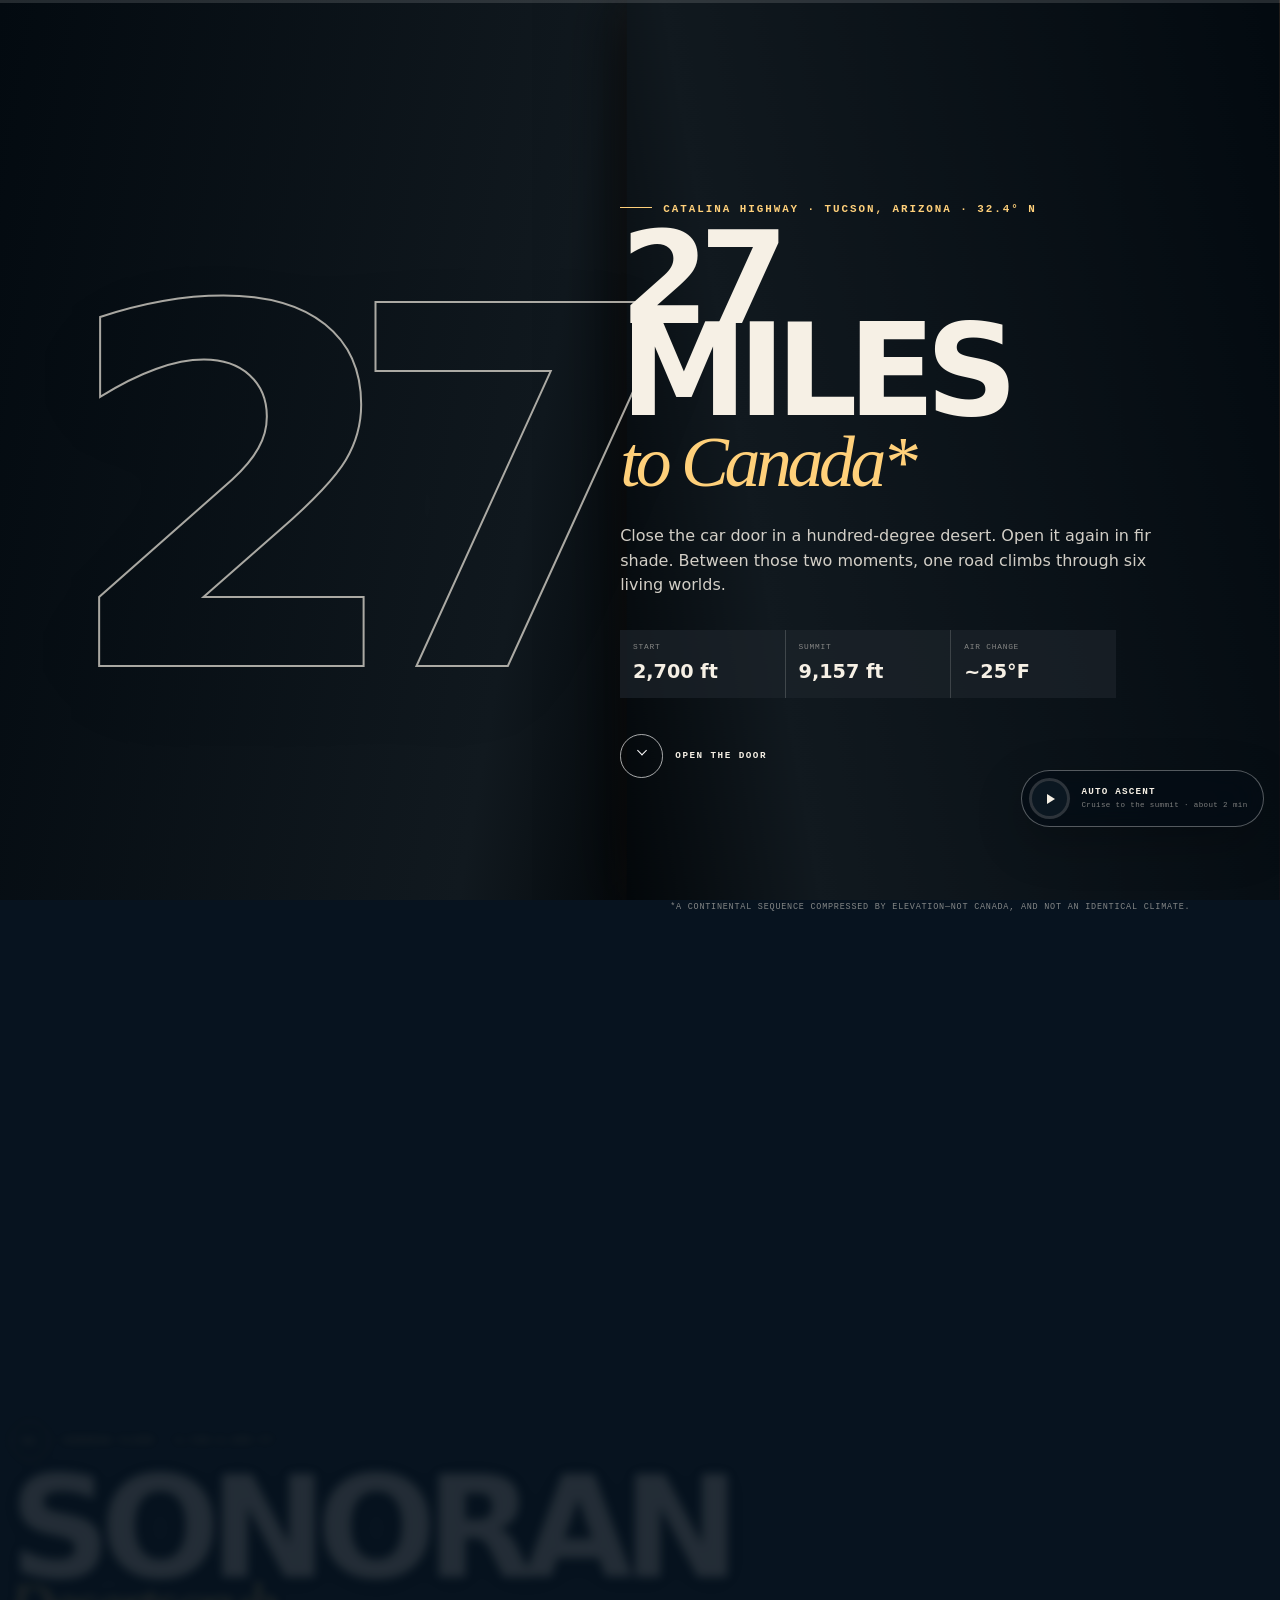
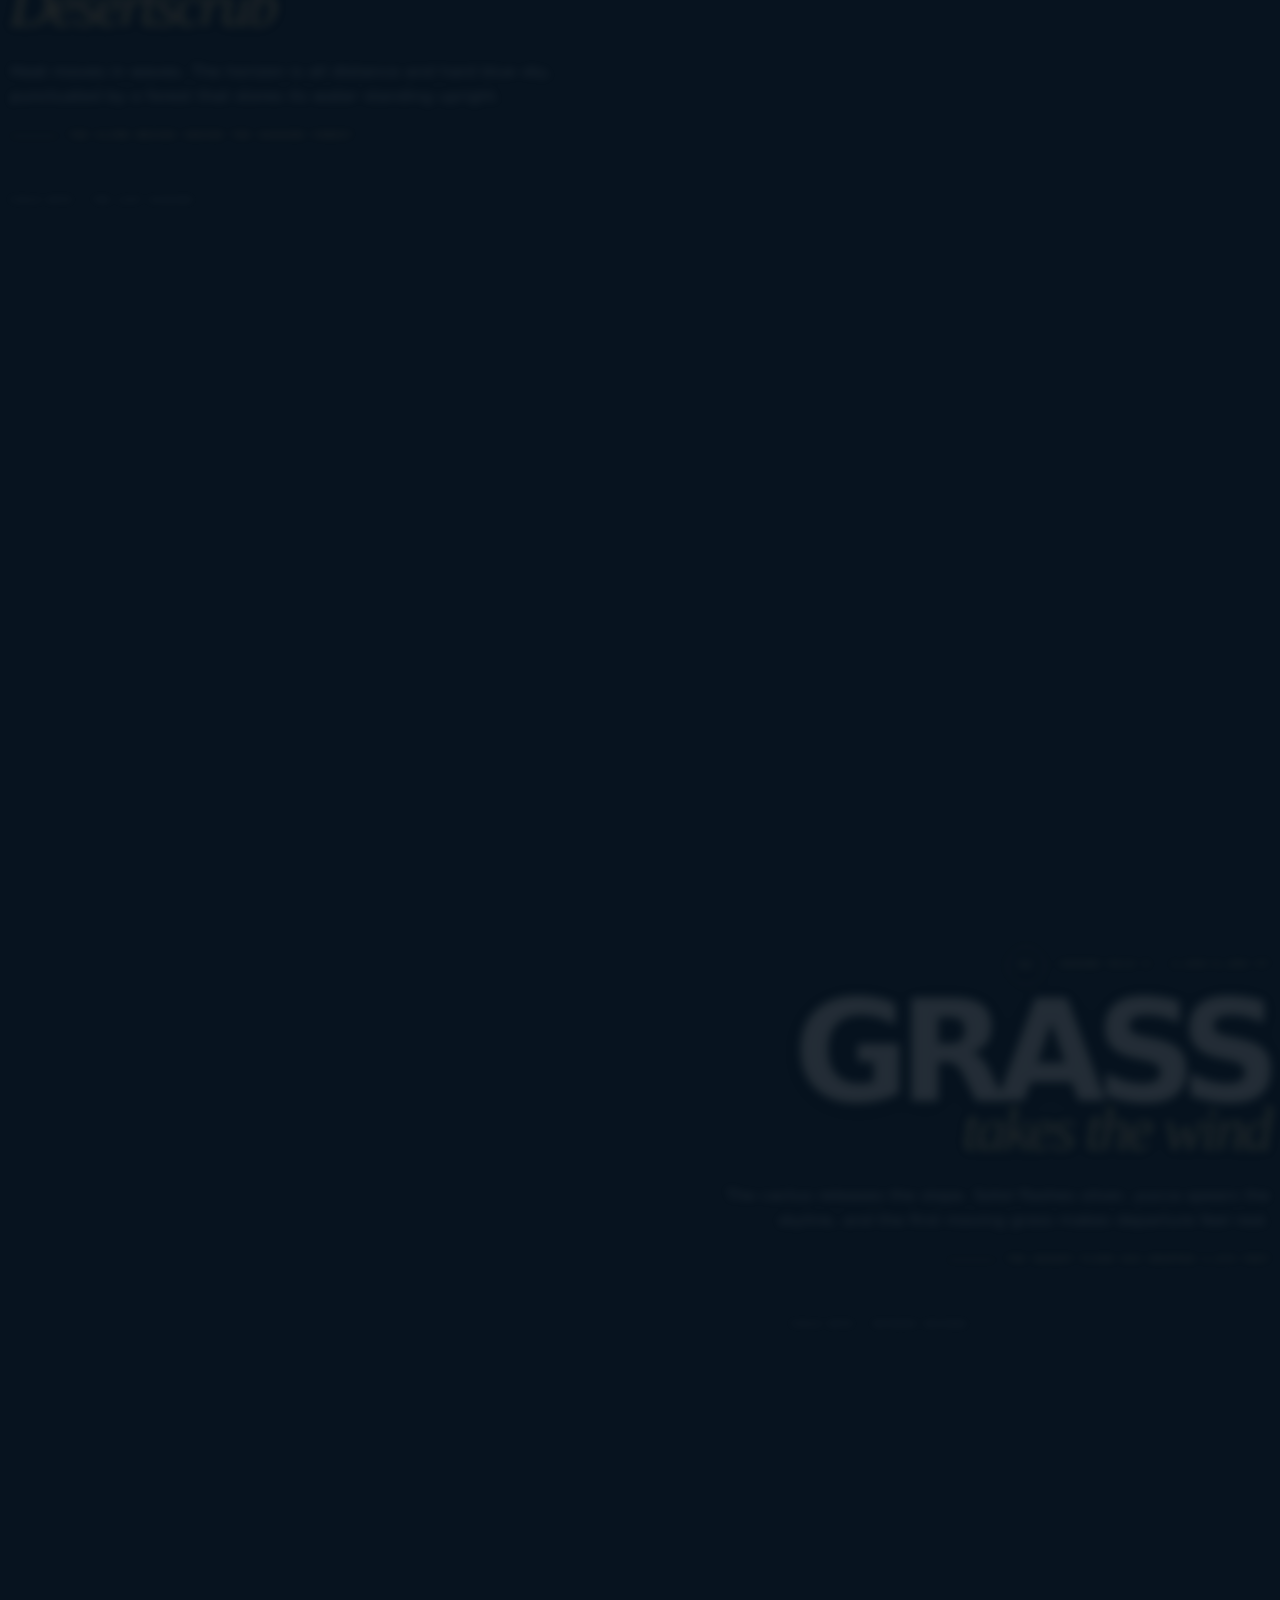
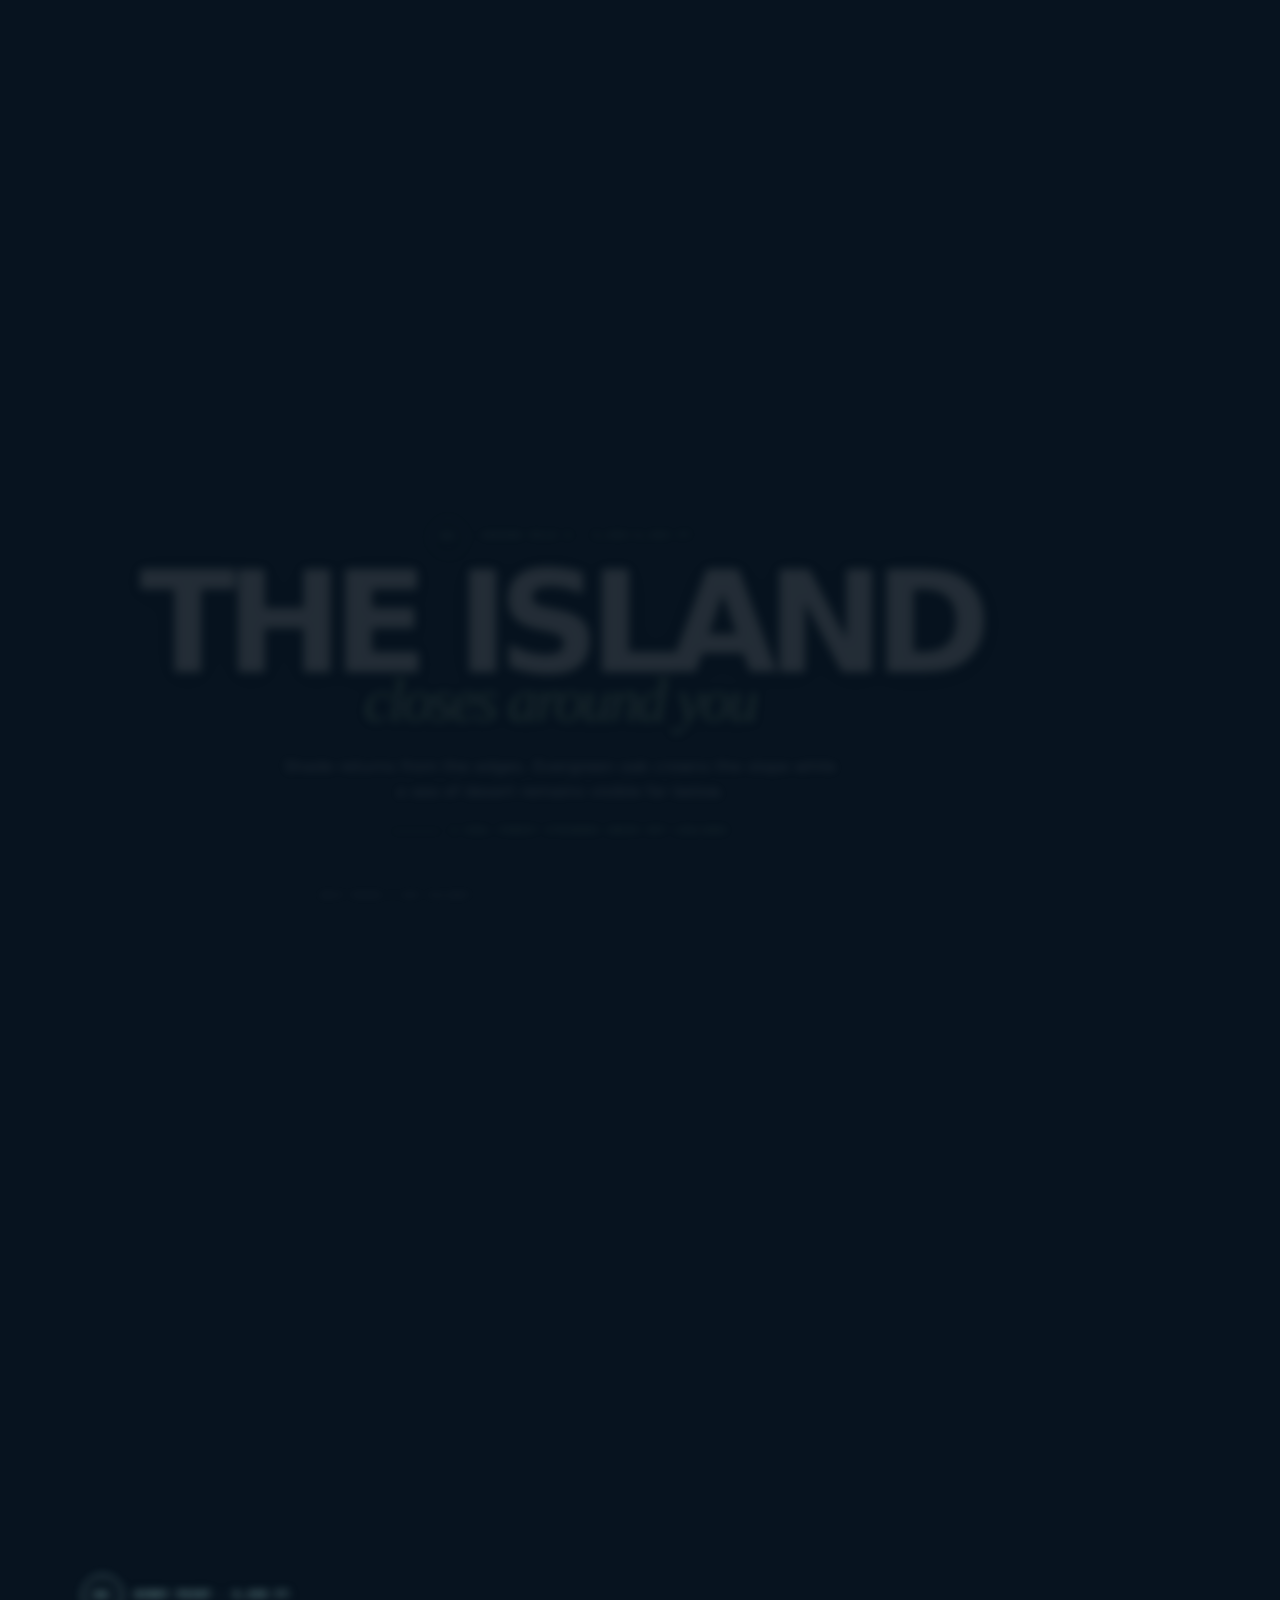
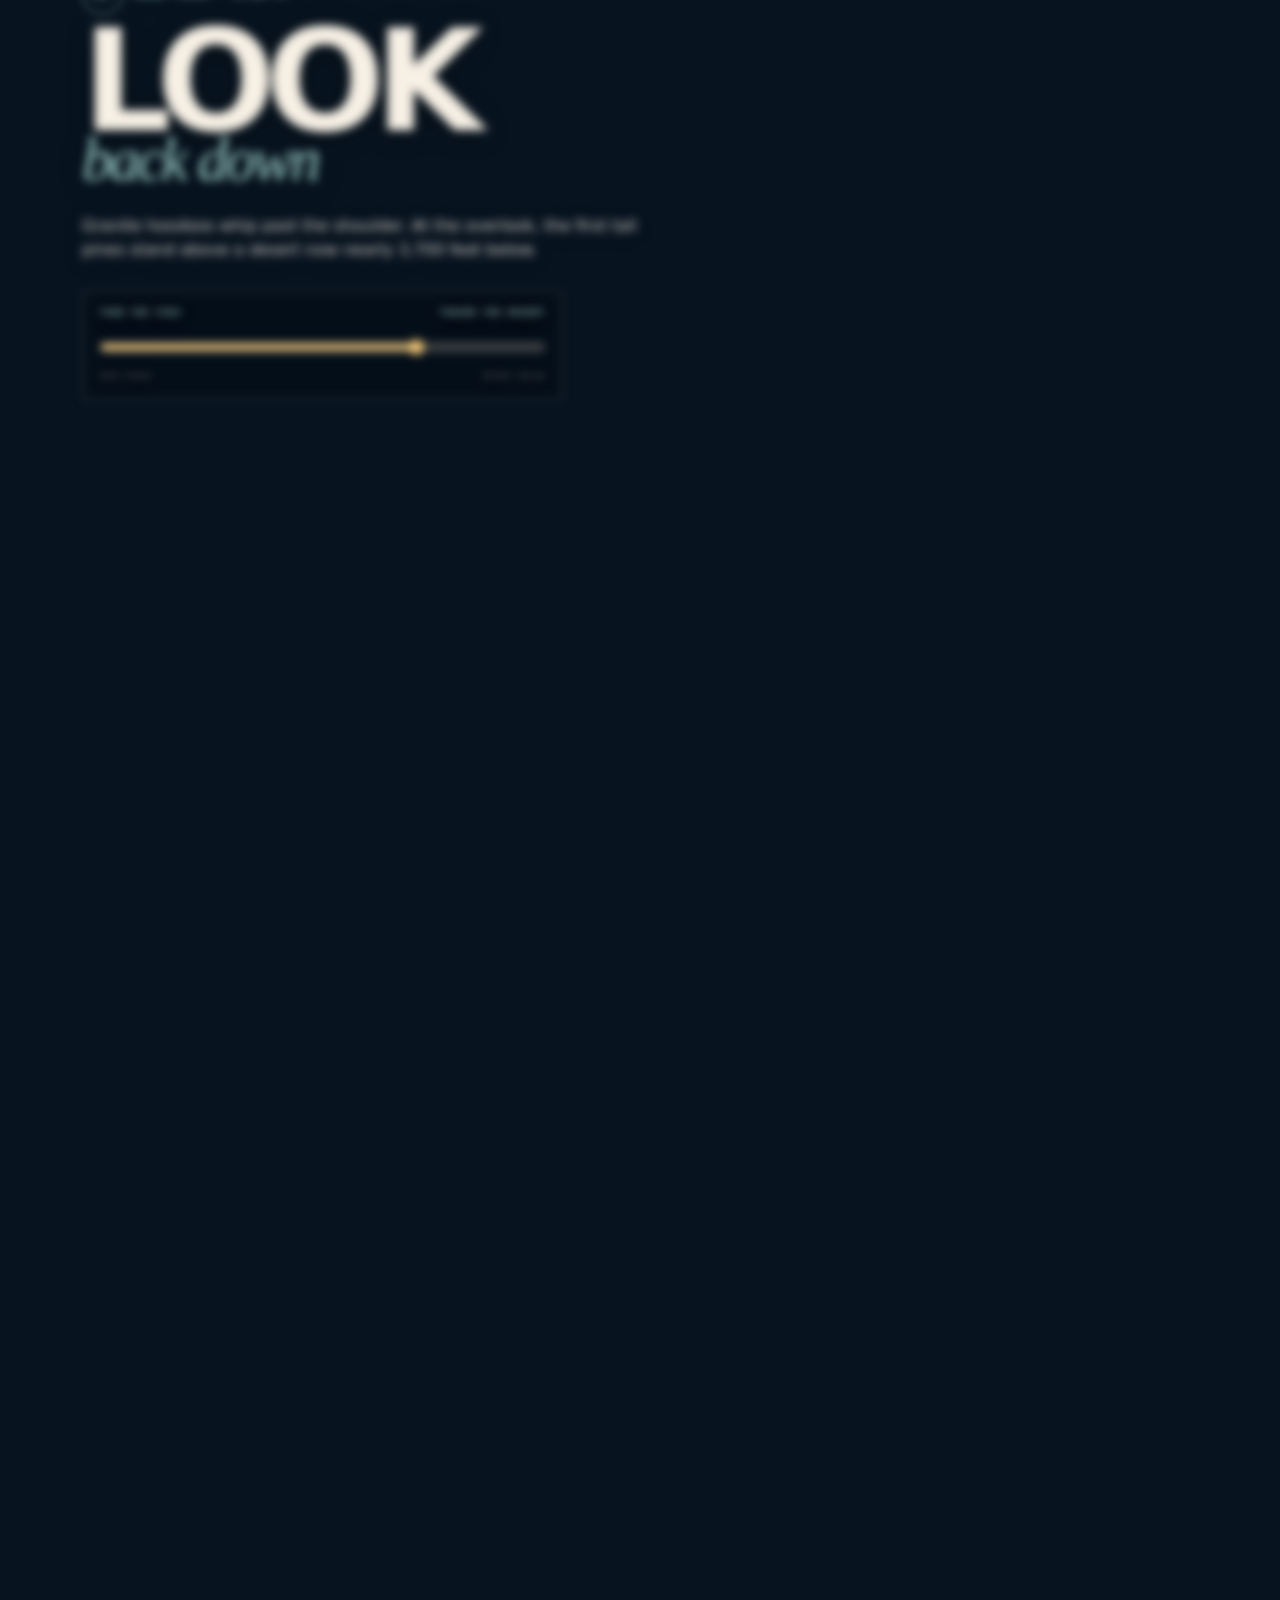
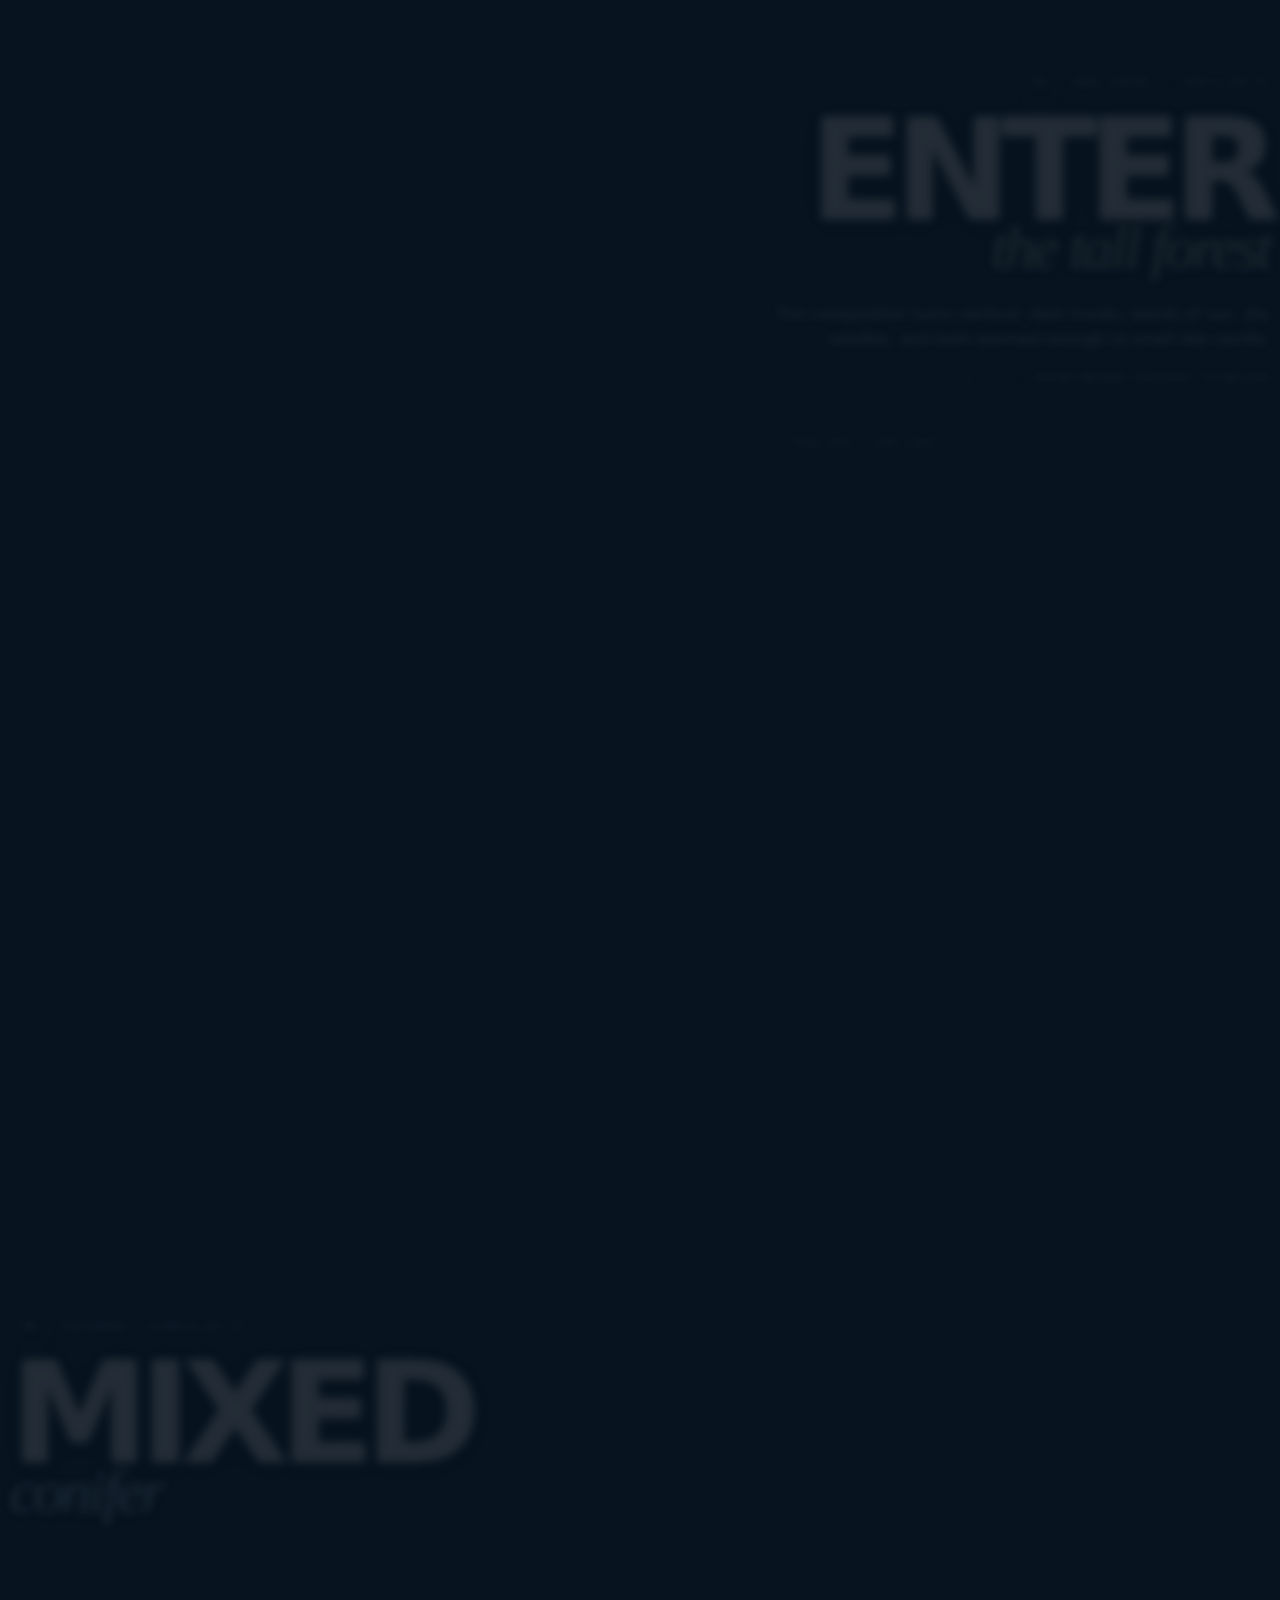
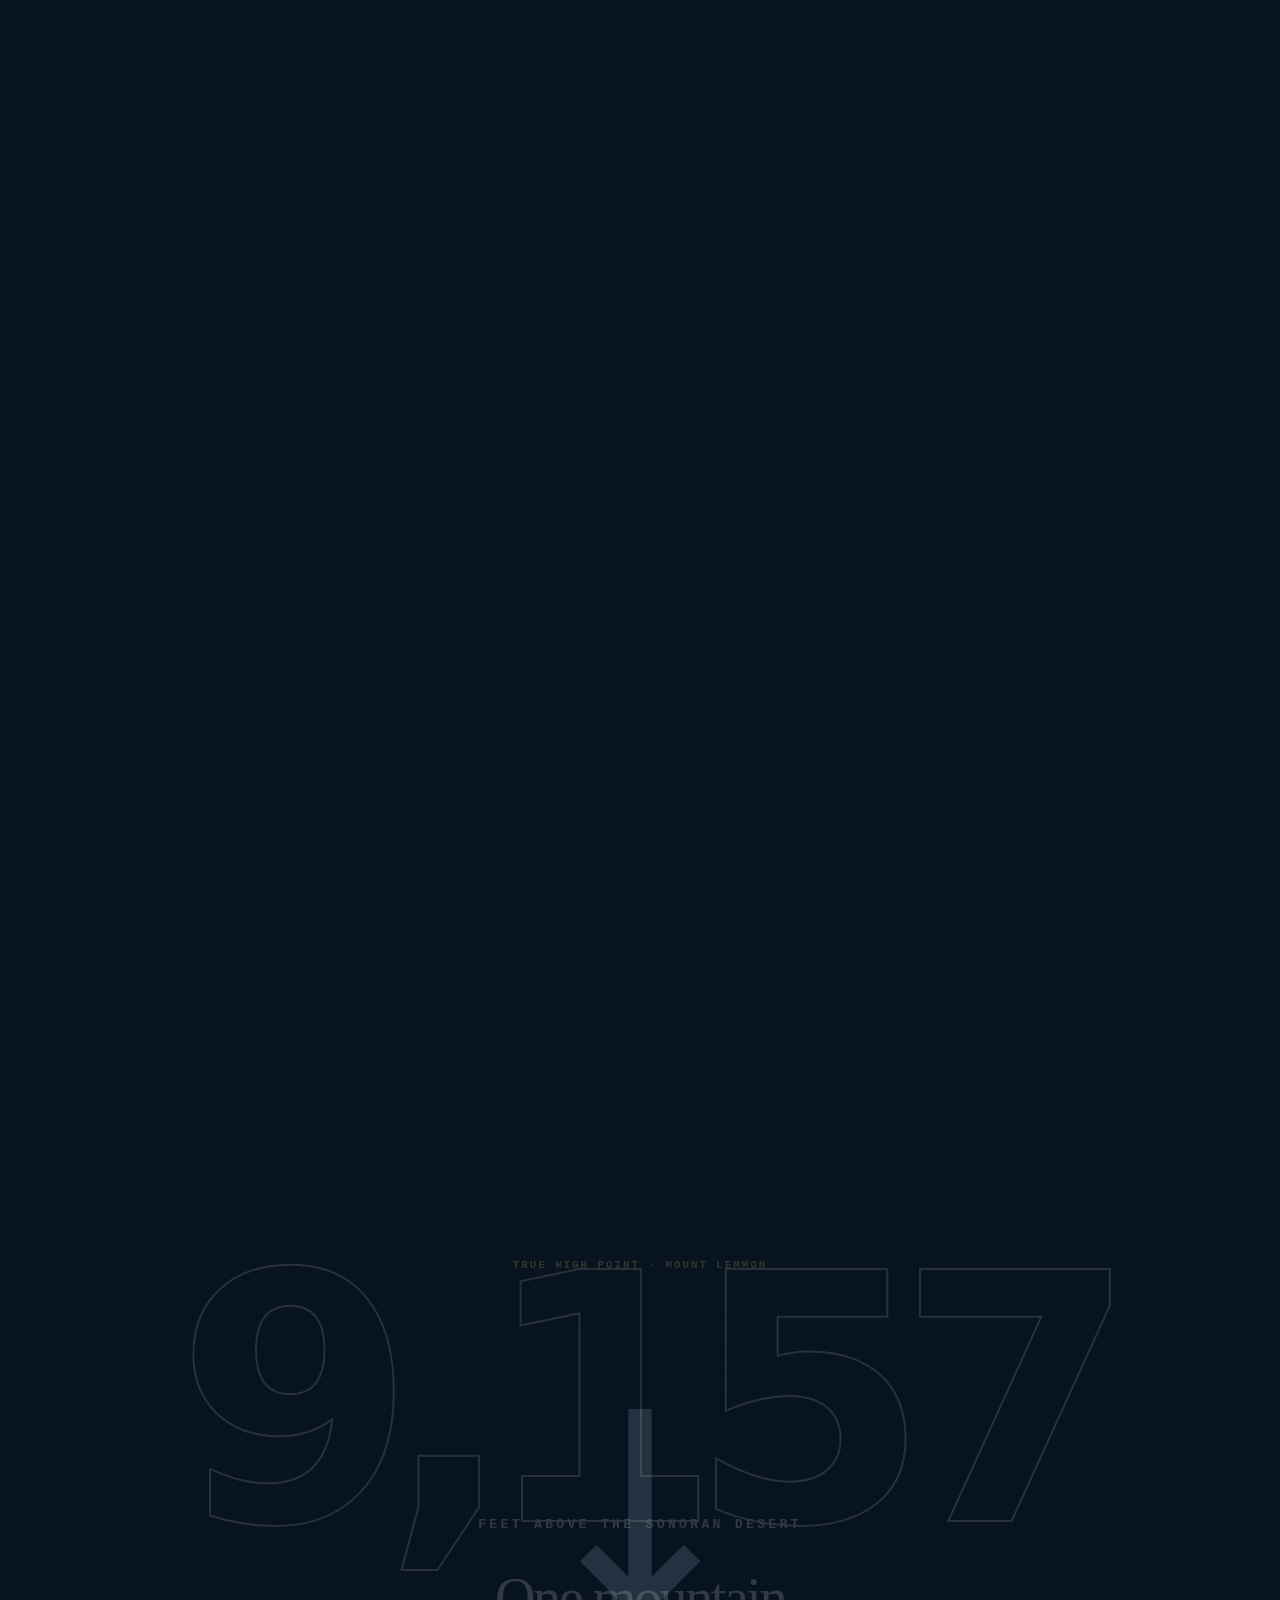
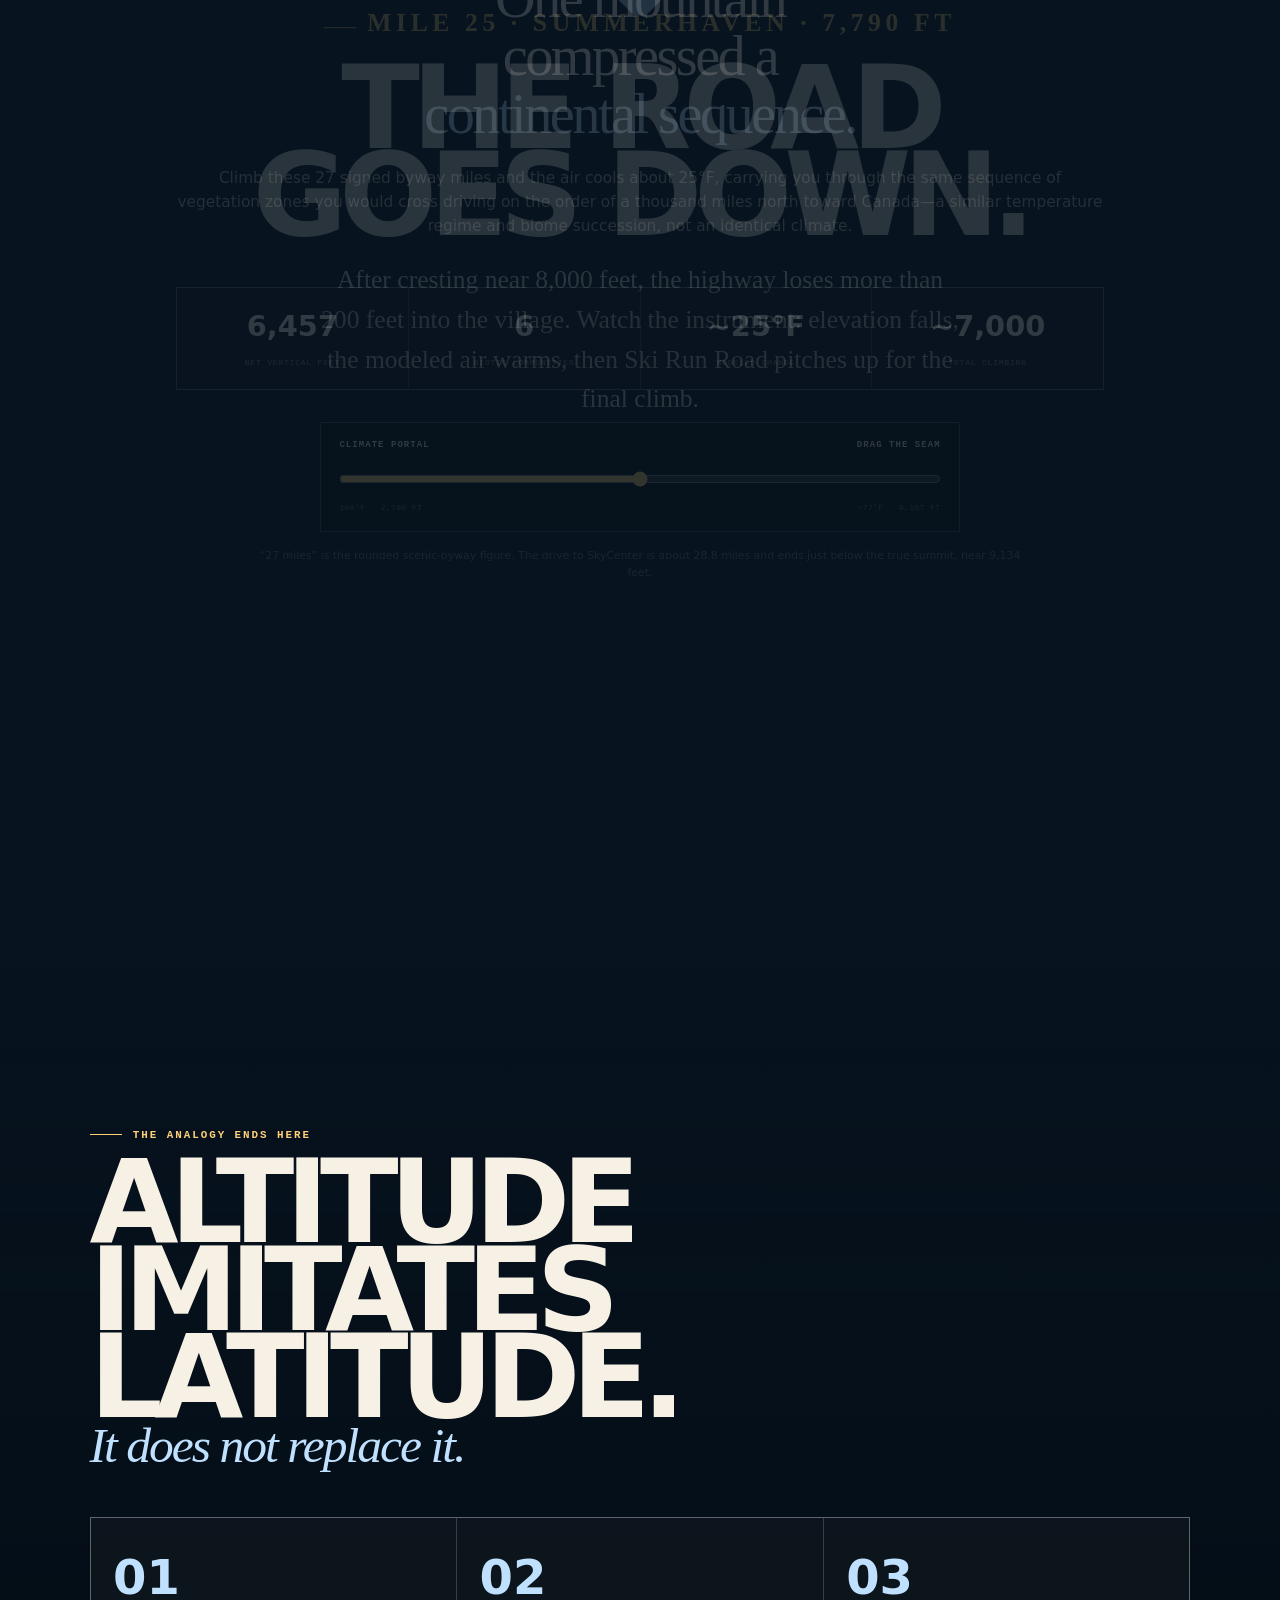
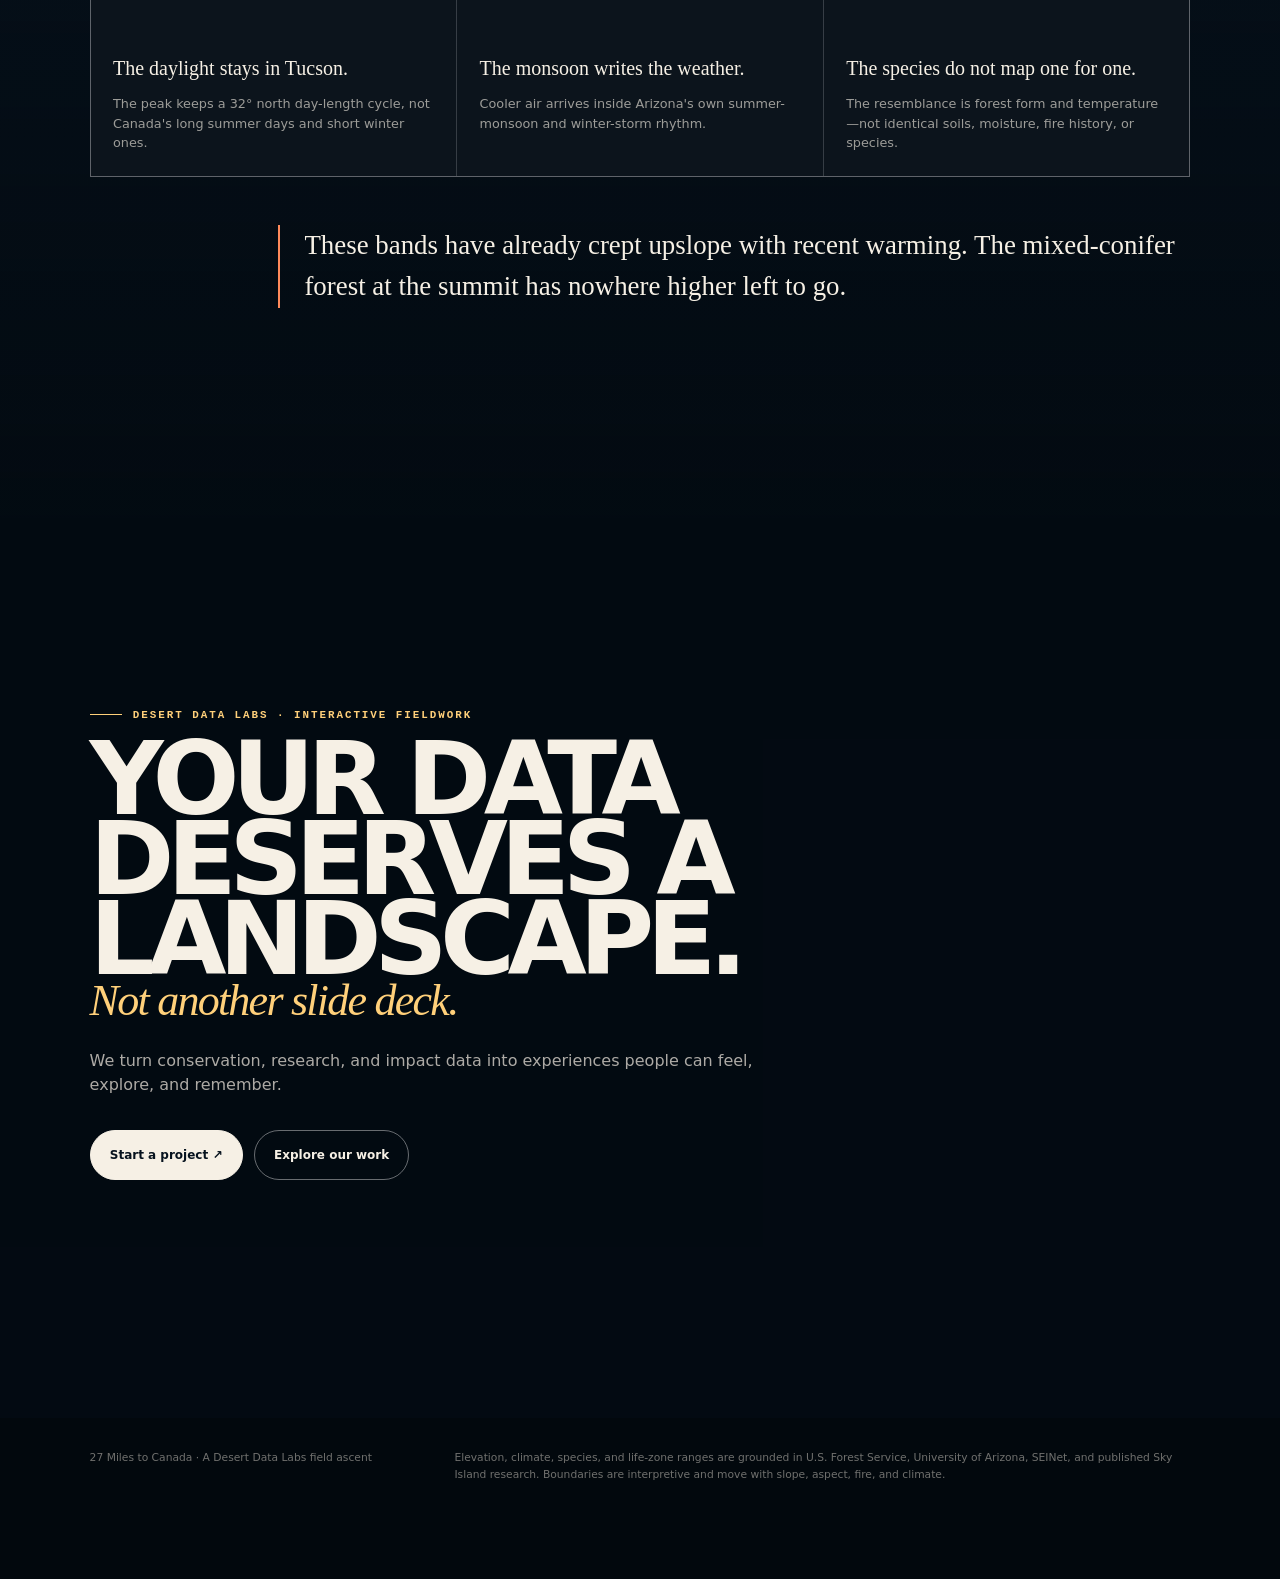
==== commit f789ed85: "Hold stop copy during autoplay" ====
--- a/index.html
+++ b/index.html
@@ -328,7 +328,7 @@
 
 <button class="drive-control" id="drive-control" type="button" aria-pressed="false" aria-label="Begin a slow automatic ascent to the summit">
   <span class="drive-dial" aria-hidden="true"><i></i></span>
-  <span class="drive-copy"><b id="drive-label">Auto ascent</b><small id="drive-status">Cruise to the summit · about 100 sec</small></span>
+  <span class="drive-copy"><b id="drive-label">Auto ascent</b><small id="drive-status">Cruise to the summit · about 2 min</small></span>
 </button>
 
 <header class="site-chrome">
@@ -521,8 +521,8 @@
 
 /* One canvas, one scheduler, one route state. The highway is the visual spine. */
 window.MountainScene=(function(){
-  var canvas,ctx,w=1,h=1,dpr=1,raf=0,dirty=true,lastTs=0,visible=true;
-  var S={progress:0,band:0,pointerX:.5,pointerY:.5,targetX:.5,targetY:.5,lookback:.72,compare:.5,compareActive:false,velocity:0};
+  var canvas,ctx,w=1,h=1,dpr=1,raf=0,dirty=true,lastTs=0,visible=true,travelOffset=0;
+  var S={progress:0,band:0,pointerX:.5,pointerY:.5,targetX:.5,targetY:.5,lookback:.72,compare:.5,compareActive:false,velocity:0,traveling:false};
   var M=window.M27,reduce=window.matchMedia&&window.matchMedia("(prefers-reduced-motion: reduce)").matches;
 
   function clamp(v,a,b){return Math.max(a,Math.min(b,v));}
@@ -558,11 +558,11 @@
     var halo=ctx.createRadialGradient(x,y,0,x,y,r*5);halo.addColorStop(0,t>.7?"rgba(202,229,255,.38)":"rgba(255,216,132,.52)");halo.addColorStop(1,"rgba(255,255,255,0)");ctx.fillStyle=halo;ctx.fillRect(x-r*5,y-r*5,r*10,r*10);ctx.beginPath();ctx.arc(x,y,r,0,Math.PI*2);ctx.fillStyle=t>.72?"#d8edff":"#ffd07a";ctx.fill();}
 
   function roadPoint(t,f){var horizon=mix(h*.58,h*.5,clamp(f/5,0,1));var vanish=w*(.5+(S.lookback-.5)*.26+Math.sin(f*.88)*.035);var y=horizon+Math.pow(t,1.38)*(h-horizon+20);var curve=Math.sin(t*3.6+f*.72)*w*.045*t+(S.pointerX-.5)*18*t;var width=mix(1,w*.32,Math.pow(t,1.9));return{x:vanish+curve,y:y,width:width};}
-  function road(f){var pts=[],n=46;for(var i=0;i<=n;i++)pts.push(roadPoint(i/n,f));
+  function road(f){var pts=[],n=46,routeProgress=S.progress+travelOffset;for(var i=0;i<=n;i++)pts.push(roadPoint(i/n,f));
     ctx.beginPath();for(i=0;i<=n;i++){var a=pts[i];if(i===0)ctx.moveTo(a.x-a.width,a.y);else ctx.lineTo(a.x-a.width,a.y);}for(i=n;i>=0;i--){a=pts[i];ctx.lineTo(a.x+a.width,a.y);}ctx.closePath();var g=ctx.createLinearGradient(0,h*.5,0,h);g.addColorStop(0,"rgba(12,18,22,.6)");g.addColorStop(1,"#151b1e");ctx.fillStyle=g;ctx.fill();
     ctx.strokeStyle="rgba(246,240,229,.65)";ctx.lineWidth=1.3;ctx.beginPath();pts.forEach(function(p,k){if(k===0)ctx.moveTo(p.x-p.width,p.y);else ctx.lineTo(p.x-p.width,p.y);});ctx.stroke();ctx.beginPath();pts.forEach(function(p,k){if(k===0)ctx.moveTo(p.x+p.width,p.y);else ctx.lineTo(p.x+p.width,p.y);});ctx.stroke();
     ctx.save();ctx.strokeStyle="#ffd07a";ctx.shadowColor="#ffd07a";ctx.shadowBlur=8;ctx.lineCap="round";
-    var phase=Math.floor(S.progress*220);for(i=3;i<n-1;i++){if((i+phase)%6<3){var p0=pts[i],p1=pts[i+1];ctx.lineWidth=mix(.5,5,Math.pow(i/n,2));ctx.beginPath();ctx.moveTo(p0.x,p0.y);ctx.lineTo(p1.x,p1.y);ctx.stroke();}}ctx.restore();
+    var phase=Math.floor(routeProgress*220);for(i=3;i<n-1;i++){if((i+phase)%6<3){var p0=pts[i],p1=pts[i+1];ctx.lineWidth=mix(.5,5,Math.pow(i/n,2));ctx.beginPath();ctx.moveTo(p0.x,p0.y);ctx.lineTo(p1.x,p1.y);ctx.stroke();}}ctx.restore();
   }
 
   function saguaro(x,y,s,a){ctx.save();ctx.translate(x,y);ctx.scale(s,s);ctx.globalAlpha*=a;ctx.strokeStyle=floraColor(0);ctx.lineCap="round";ctx.lineWidth=8;ctx.beginPath();ctx.moveTo(0,0);ctx.lineTo(0,-72);ctx.stroke();ctx.lineWidth=5;ctx.beginPath();ctx.moveTo(-1,-43);ctx.lineTo(-14,-43);ctx.lineTo(-14,-58);ctx.moveTo(1,-31);ctx.lineTo(15,-31);ctx.lineTo(15,-49);ctx.stroke();ctx.restore();}
@@ -571,7 +571,7 @@
   function pine(x,y,s,a,aspen){ctx.save();ctx.translate(x,y);ctx.scale(s,s);ctx.globalAlpha*=a;if(aspen){ctx.fillStyle="rgba(240,235,215,.87)";ctx.fillRect(-2,-86,4,88);ctx.fillStyle="#72835f";ctx.beginPath();ctx.arc(0,-88,13,0,6.3);ctx.fill();}else{ctx.fillStyle=floraColor(5);ctx.fillRect(-2,-72,4,74);for(var i=0;i<4;i++){var yy=-34-i*17,half=24-i*3;ctx.beginPath();ctx.moveTo(0,yy-37);ctx.lineTo(-half,yy+7);ctx.lineTo(half,yy+7);ctx.closePath();ctx.fill();}}ctx.restore();}
   function hoodoo(x,y,s,a){ctx.save();ctx.translate(x,y);ctx.scale(s,s);ctx.globalAlpha*=a;ctx.fillStyle="#685650";ctx.beginPath();ctx.moveTo(-13,0);ctx.lineTo(-9,-47);ctx.lineTo(-15,-61);ctx.lineTo(-8,-72);ctx.lineTo(-5,-103);ctx.lineTo(5,-98);ctx.lineTo(8,-70);ctx.lineTo(15,-62);ctx.lineTo(9,-49);ctx.lineTo(14,0);ctx.closePath();ctx.fill();ctx.restore();}
   function plant(b,x,y,s,a,tm,i){if(b===0)saguaro(x,y,s,a);else if(b===1)yucca(x,y,s,a,tm);else if(b===2)oak(x,y,s*.82,a);else if(b===3){if(i%5===0)hoodoo(x,y,s*1.1,a);else if(i%2)pine(x,y,s*.9,a,false);else oak(x,y,s*.7,a);}else if(b===4)pine(x,y,s*1.08,a,false);else pine(x,y,s*1.08,a,i%6===0);}
-  function roadside(f,tm){var lo=Math.floor(clamp(f,0,5)),fr=clamp(f,0,5)-lo;for(var i=0;i<30;i++){var t=(seeded(i*3+4)+S.progress*3.7)%1,p=roadPoint(t,f),side=i%2?-1:1;var margin=p.width+mix(9,w*.14,t)*(.38+seeded(i+8)*.75);var x=p.x+side*margin,y=p.y+mix(2,20,t)*seeded(i+16),sc=.13+Math.pow(t,2.05)*2.5;plant(lo,x,y,sc,1-fr,tm,i);if(lo<5)plant(lo+1,x,y,sc,fr,tm,i);}}
+  function roadside(f,tm){var lo=Math.floor(clamp(f,0,5)),fr=clamp(f,0,5)-lo,routeProgress=S.progress+travelOffset;for(var i=0;i<30;i++){var t=(seeded(i*3+4)+routeProgress*3.7)%1,p=roadPoint(t,f),side=i%2?-1:1;var margin=p.width+mix(9,w*.14,t)*(.38+seeded(i+8)*.75);var x=p.x+side*margin,y=p.y+mix(2,20,t)*seeded(i+16),sc=.13+Math.pow(t,2.05)*2.5;plant(lo,x,y,sc,1-fr,tm,i);if(lo<5)plant(lo+1,x,y,sc,fr,tm,i);}}
 
   function canopy(f){var oakA=clamp(1-Math.abs(f-2),0,1)*.9,forestA=clamp((f-3.65)*1.5,0,1);if(oakA){ctx.save();ctx.globalAlpha=oakA;ctx.fillStyle=floraColor(2);for(var i=0;i<13;i++){ctx.beginPath();ctx.arc(i/12*w+Math.sin(i)*22,-8+seeded(i)*28,45+seeded(i+9)*40,0,6.3);ctx.fill();}ctx.restore();}if(forestA){ctx.save();ctx.globalAlpha=forestA*.58;ctx.fillStyle=floraColor(5);for(i=0;i<10;i++){var x=i/9*w+(seeded(i+44)-.5)*70,ww=10+seeded(i)*13;ctx.fillRect(x-ww/2,0,ww,h);};ctx.restore();}}
   function particles(f,tm){var mode=f<.8?0:f<2?1:f>4.5?2:-1;if(mode<0)return;ctx.save();var baseAlpha=ctx.globalAlpha;for(var i=0;i<(w<700?20:36);i++){var x=(seeded(i*7+2)*w+Math.sin(tm*.0005+i)*18)%w,y=(seeded(i*11+5)*h+tm*(mode===2?.004:.002)*(1+seeded(i)))%h;ctx.globalAlpha=baseAlpha*(.1+seeded(i+2)*.25);if(mode===0){ctx.fillStyle="#ffd08a";ctx.fillRect(x,y,1.5,1.5);}else if(mode===1){ctx.strokeStyle="#d7c885";ctx.beginPath();ctx.moveTo(x,y);ctx.lineTo(x+6+S.velocity*12,y+2);ctx.stroke();}else{ctx.fillStyle=i%4===0?"#e9e2ca":"#aecbd8";ctx.beginPath();ctx.ellipse(x,y,2.5,1,tm*.0003+i,0,6.3);ctx.fill();}}ctx.restore();}
@@ -583,11 +583,12 @@
 
   function draw(tm){ctx.globalAlpha=1;ctx.clearRect(0,0,w,h);if(S.compareActive){ctx.save();ctx.beginPath();ctx.rect(0,0,w*S.compare,h);ctx.clip();normalScene(0,tm);ctx.restore();ctx.save();ctx.beginPath();ctx.rect(w*S.compare,0,w*(1-S.compare),h);ctx.clip();overview(tm);ctx.restore();}else{normalScene(S.band,tm);var ov=smooth((S.progress-.88)/.12);if(ov>0){ctx.save();ctx.globalAlpha=ov;overview(tm);ctx.restore();}}ctx.globalAlpha=1;}
 
-  function frame(ts){raf=0;if(!visible)return;var dx=S.targetX-S.pointerX,dy=S.targetY-S.pointerY;if(!reduce){S.pointerX+=dx*.07;S.pointerY+=dy*.07;}else{S.pointerX=S.targetX;S.pointerY=S.targetY;}draw(ts);dirty=false;S.velocity*=.86;var moving=Math.abs(dx)+Math.abs(dy)>.003||Math.abs(S.velocity)>.015;if(moving)raf=requestAnimationFrame(frame);lastTs=ts;}
+  function frame(ts){raf=0;if(!visible)return;var dt=lastTs?Math.min(50,ts-lastTs):0,dx=S.targetX-S.pointerX,dy=S.targetY-S.pointerY;if(S.traveling&&!reduce)travelOffset+=dt*.00001;if(!reduce){S.pointerX+=dx*.07;S.pointerY+=dy*.07;}else{S.pointerX=S.targetX;S.pointerY=S.targetY;}draw(ts);dirty=false;S.velocity*=.86;var moving=Math.abs(dx)+Math.abs(dy)>.003||Math.abs(S.velocity)>.015||S.traveling;if(moving)raf=requestAnimationFrame(frame);lastTs=ts;}
   function setState(next){for(var k in next)S[k]=next[k];invalidate();}
+  function setTraveling(next){next=!!next;if(S.traveling===next)return;S.traveling=next;lastTs=0;invalidate();}
   function point(x,y){S.targetX=clamp(x,0,1);S.targetY=clamp(y,0,1);if(!reduce)invalidate();}
-  function init(){canvas=document.querySelector(".landscape");if(!canvas)return;ctx=canvas.getContext("2d");window.addEventListener("resize",resize,{passive:true});document.addEventListener("visibilitychange",function(){visible=!document.hidden;if(!visible&&raf){cancelAnimationFrame(raf);raf=0;}else invalidate();});resize();}
-  return{init:init,setState:setState,point:point,resize:resize};
+  function init(){canvas=document.querySelector(".landscape");if(!canvas)return;ctx=canvas.getContext("2d");window.addEventListener("resize",resize,{passive:true});document.addEventListener("visibilitychange",function(){visible=!document.hidden;lastTs=0;if(!visible&&raf){cancelAnimationFrame(raf);raf=0;}else invalidate();});resize();}
+  return{init:init,setState:setState,setTraveling:setTraveling,point:point,resize:resize};
 })();
 
 
@@ -633,24 +634,36 @@
 
 /* Slow, interruptible cruise control for the full ascent. */
 window.AutoJourney=(function(){
-  var button,label,status,raf=0,last=0,state="idle",reduce=false;
+  var button,label,status,raf=0,last=0,state="idle",reduce=false,stops=[],nextStop=0;
+  var dwelling=false,dwellUntil=0,dwellRemaining=0,routeDirty=true;
   var SPEED_IN_VIEWPORTS_PER_SECOND=.105;
+  var STOP_DWELL_MS=3000;
   function targetY(){var summit=document.getElementById("summit");return summit?Math.max(0,summit.offsetTop+summit.offsetHeight*.5-window.innerHeight*.5):document.documentElement.scrollHeight-window.innerHeight;}
+  function now(){return window.performance&&window.performance.now?window.performance.now():Date.now();}
+  function stopLabel(node){var heading=node.querySelector("h2"),eyebrow=node.querySelector(".zone-index,.eyebrow");return(heading||eyebrow)?(heading||eyebrow).textContent.replace(/\s+/g," ").trim():"the next stop";}
+  function collectStops(y){var target=targetY();stops=Array.prototype.slice.call(document.querySelectorAll(".timeline-node[data-mile]")).map(function(node){return{node:node,y:Math.max(0,Math.min(target,node.offsetTop+node.offsetHeight*.5-window.innerHeight*.5)),label:stopLabel(node)};}).filter(function(stop,i,list){return stop.y<=target+1&&(i===0||Math.abs(stop.y-list[i-1].y)>1);});nextStop=0;while(nextStop<stops.length&&stops[nextStop].y<y-1)nextStop++;routeDirty=false;}
+  function keepRoadMoving(next){if(window.MountainScene&&window.MountainScene.setTraveling)window.MountainScene.setTraveling(next);}
+  function dwellStatus(){var stop=stops[nextStop];status.textContent="Taking in "+(stop?stop.label:"this stop")+" · road still moving";}
   function setState(next,message){state=next;var playing=next==="playing";document.documentElement.classList.toggle("auto-driving",playing);button.setAttribute("aria-pressed",playing?"true":"false");button.setAttribute("aria-label",playing?"Pause the automatic ascent":"Begin or resume the slow automatic ascent to the summit");
     if(next==="playing"){label.textContent="Pause ascent";status.textContent="Cruising · take the wheel anytime";}
     else if(next==="paused"){label.textContent="Resume ascent";status.textContent=message||"Journey paused";}
     else if(next==="complete"){label.textContent="Replay ascent";status.textContent="Summit reached · 9,157 ft";}
-    else{label.textContent=reduce?"Jump to summit":"Auto ascent";status.textContent=reduce?"Reduced-motion shortcut":"Cruise to the summit · about 100 sec";}}
-  function stop(message){if(raf)cancelAnimationFrame(raf);raf=0;last=0;if(state==="playing")setState("paused",message||"You took the wheel");}
-  function finish(){if(raf)cancelAnimationFrame(raf);raf=0;last=0;setState("complete");}
-  function frame(ts){if(state!=="playing")return;var target=targetY(),y=window.pageYOffset||0;if(y>=target-1){window.scrollTo(0,target);finish();return;}if(!last)last=ts;var dt=Math.min(50,ts-last)/1000;last=ts;var speed=window.innerHeight*SPEED_IN_VIEWPORTS_PER_SECOND;window.scrollTo(0,Math.min(target,y+speed*dt));var pct=target?Math.min(1,(window.pageYOffset||0)/target):1;document.documentElement.style.setProperty("--drive-deg",Math.round(pct*360)+"deg");raf=requestAnimationFrame(frame);}
-  function start(){var target=targetY();if(reduce){window.scrollTo({top:target,behavior:"auto"});setState("complete");return;}if(state==="complete"||(window.pageYOffset||0)>=target-4){window.scrollTo(0,0);document.documentElement.style.setProperty("--drive-deg","0deg");}setState("playing");last=0;raf=requestAnimationFrame(frame);}
+    else{label.textContent=reduce?"Jump to summit":"Auto ascent";status.textContent=reduce?"Reduced-motion shortcut":"Cruise to the summit · about 2 min";}}
+  function beginDwell(ts){dwelling=true;dwellRemaining=STOP_DWELL_MS;dwellUntil=ts+STOP_DWELL_MS;last=0;keepRoadMoving(true);dwellStatus();}
+  function stop(message){if(raf)cancelAnimationFrame(raf);raf=0;last=0;if(dwelling&&dwellUntil)dwellRemaining=Math.max(0,dwellUntil-now());dwellUntil=0;keepRoadMoving(false);if(state==="playing")setState("paused",message||"You took the wheel");}
+  function finish(){if(raf)cancelAnimationFrame(raf);raf=0;last=0;dwelling=false;dwellUntil=0;dwellRemaining=0;keepRoadMoving(false);setState("complete");}
+  function setDriveProgress(target){var pct=target?Math.min(1,(window.pageYOffset||0)/target):1;document.documentElement.style.setProperty("--drive-deg",Math.round(pct*360)+"deg");}
+  function frame(ts){if(state!=="playing")return;var target=targetY(),y=window.pageYOffset||0;if(routeDirty)collectStops(y);
+    if(dwelling){if(!dwellUntil)dwellUntil=ts+dwellRemaining;keepRoadMoving(true);dwellStatus();if(ts<dwellUntil){raf=requestAnimationFrame(frame);return;}keepRoadMoving(false);dwelling=false;dwellUntil=0;dwellRemaining=0;nextStop++;last=ts;y=window.pageYOffset||0;}
+    var next=stops[nextStop];if(next&&y>=next.y-1){window.scrollTo(0,next.y);setDriveProgress(target);beginDwell(ts);raf=requestAnimationFrame(frame);return;}if(y>=target-1){window.scrollTo(0,target);finish();return;}
+    if(!last)last=ts;var dt=Math.min(50,ts-last)/1000;last=ts;var speed=window.innerHeight*SPEED_IN_VIEWPORTS_PER_SECOND,nextY=Math.min(target,y+speed*dt),reachedStop=next&&nextY>=next.y-1;if(reachedStop)nextY=next.y;window.scrollTo(0,nextY);setDriveProgress(target);if(reachedStop)beginDwell(ts);raf=requestAnimationFrame(frame);}
+  function start(){var target=targetY(),y=window.pageYOffset||0;if(reduce){window.scrollTo({top:target,behavior:"auto"});setState("complete");return;}if(state==="complete"||y>=target-4){window.scrollTo(0,0);document.documentElement.style.setProperty("--drive-deg","0deg");dwelling=false;dwellUntil=0;dwellRemaining=0;routeDirty=true;y=0;}if(routeDirty||!stops.length)collectStops(y);setState("playing");last=0;raf=requestAnimationFrame(frame);}
   function toggle(){state==="playing"?stop("Journey paused"):start();}
-  function syncProgress(){if(state==="playing")return;var target=targetY(),pct=target?clamp01((window.pageYOffset||0)/target):0;document.documentElement.style.setProperty("--drive-deg",Math.round(pct*360)+"deg");}
+  function syncProgress(){if(state==="playing")return;routeDirty=true;if(dwelling){dwelling=false;dwellUntil=0;dwellRemaining=0;}var target=targetY(),pct=target?clamp01((window.pageYOffset||0)/target):0;document.documentElement.style.setProperty("--drive-deg",Math.round(pct*360)+"deg");}
   function clamp01(v){return Math.max(0,Math.min(1,v));}
   function takeWheel(e){if(state!=="playing")return;if(e&&button.contains(e.target))return;stop("You took the wheel");}
   function init(){button=document.getElementById("drive-control");label=document.getElementById("drive-label");status=document.getElementById("drive-status");if(!button)return;reduce=window.matchMedia&&window.matchMedia("(prefers-reduced-motion: reduce)").matches;setState("idle");syncProgress();button.addEventListener("click",toggle);window.addEventListener("scroll",syncProgress,{passive:true});window.addEventListener("wheel",takeWheel,{passive:true});window.addEventListener("touchstart",takeWheel,{passive:true});window.addEventListener("pointerdown",takeWheel,{passive:true});window.addEventListener("keydown",function(e){if(e.target===button)return;if(e.key==="Escape"||state==="playing")takeWheel(e);});document.addEventListener("visibilitychange",function(){if(document.hidden&&state==="playing")stop("Paused while you were away");});
-    var mq=window.matchMedia&&window.matchMedia("(prefers-reduced-motion: reduce)");if(mq&&mq.addEventListener)mq.addEventListener("change",function(e){reduce=e.matches;if(state==="playing")stop("Motion preference changed");setState("idle");});}
+    var mq=window.matchMedia&&window.matchMedia("(prefers-reduced-motion: reduce)");if(mq&&mq.addEventListener)mq.addEventListener("change",function(e){reduce=e.matches;if(state==="playing")stop("Motion preference changed");dwelling=false;dwellUntil=0;dwellRemaining=0;routeDirty=true;keepRoadMoving(false);setState("idle");});}
   return{init:init,stop:stop};
 })();
 
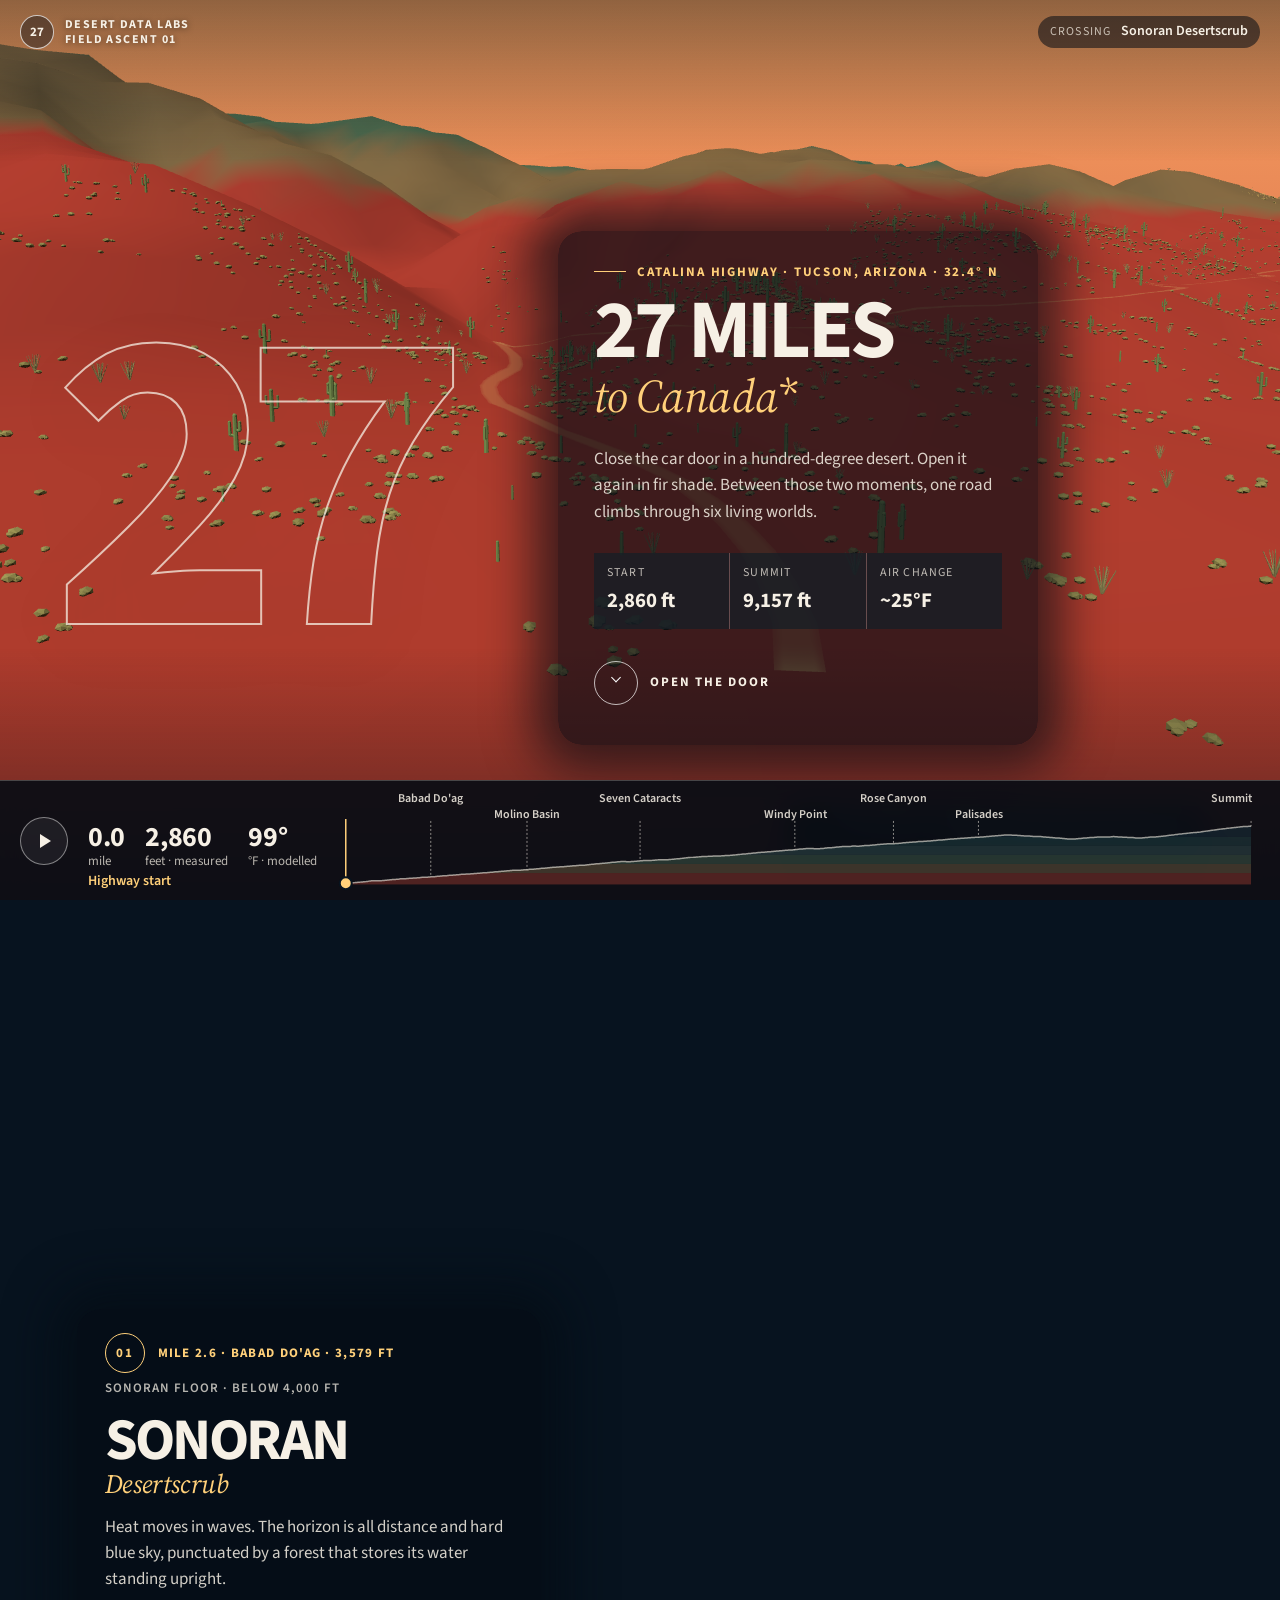
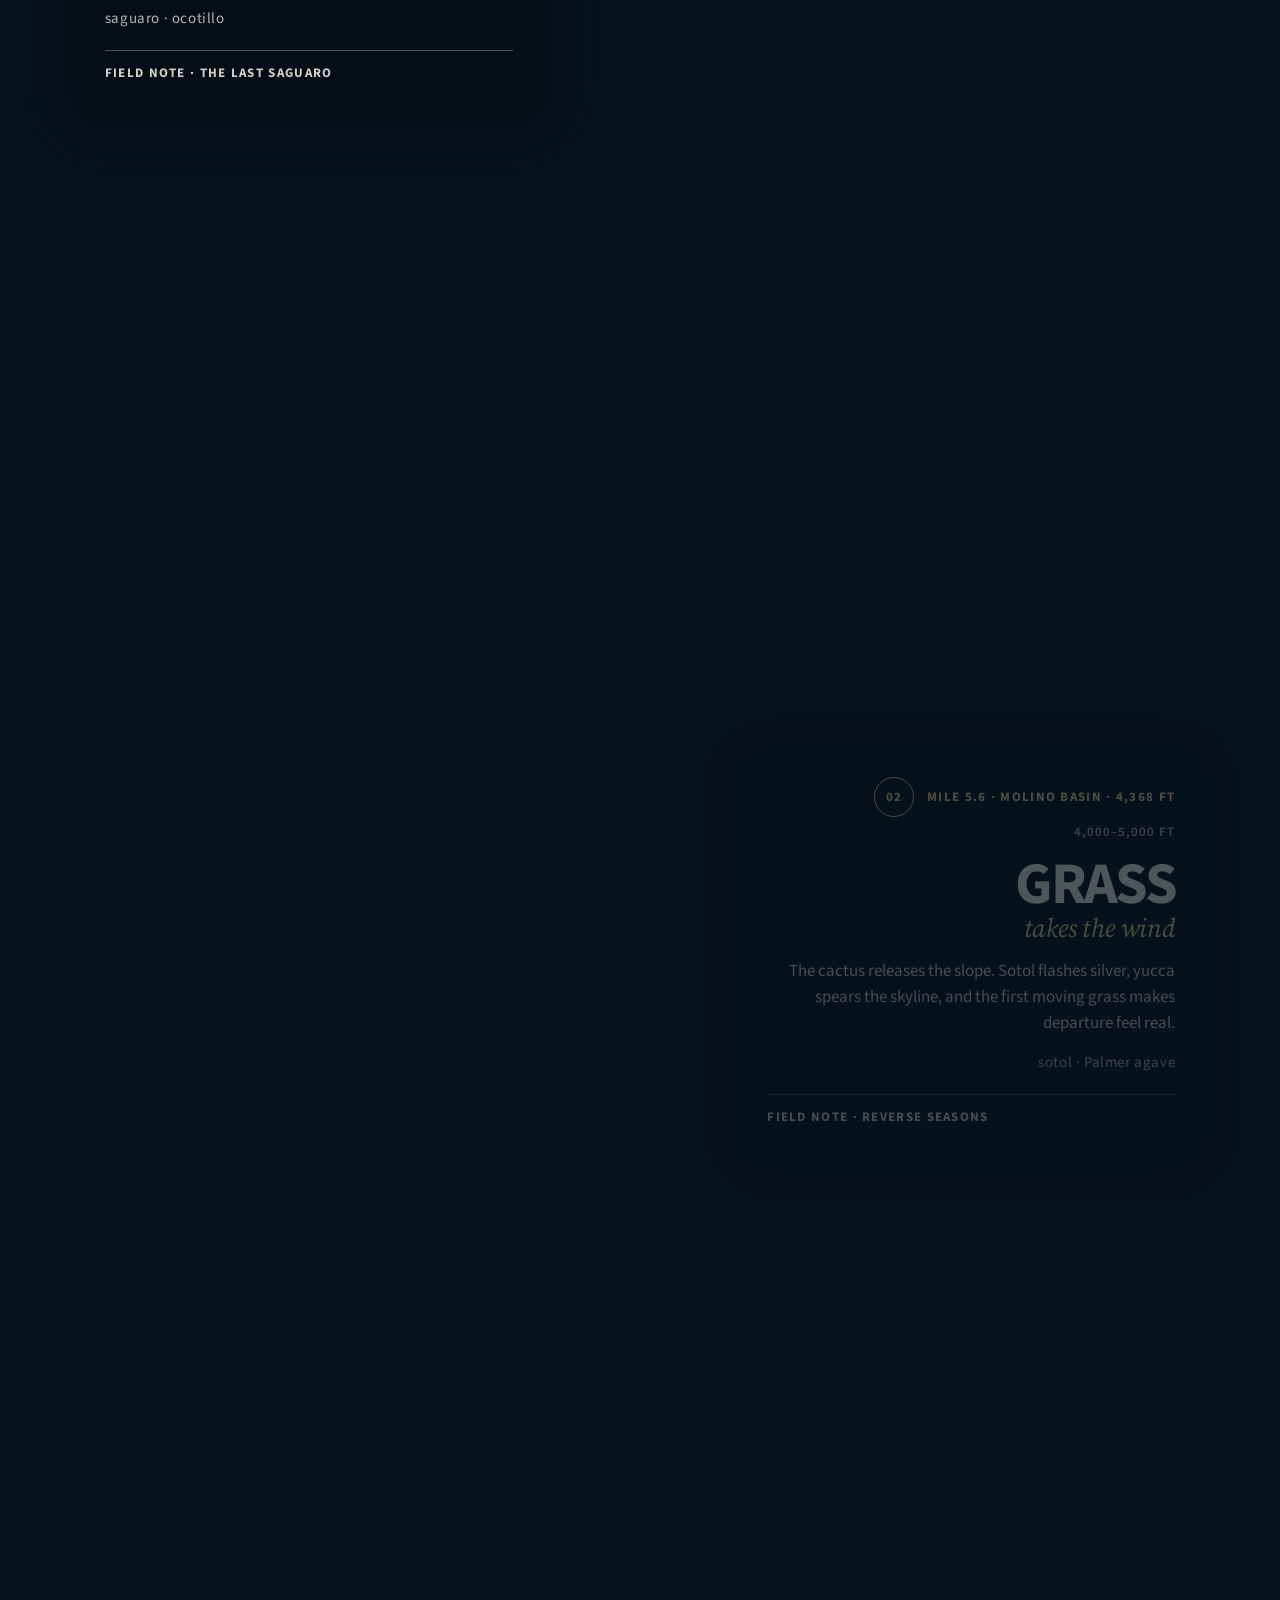
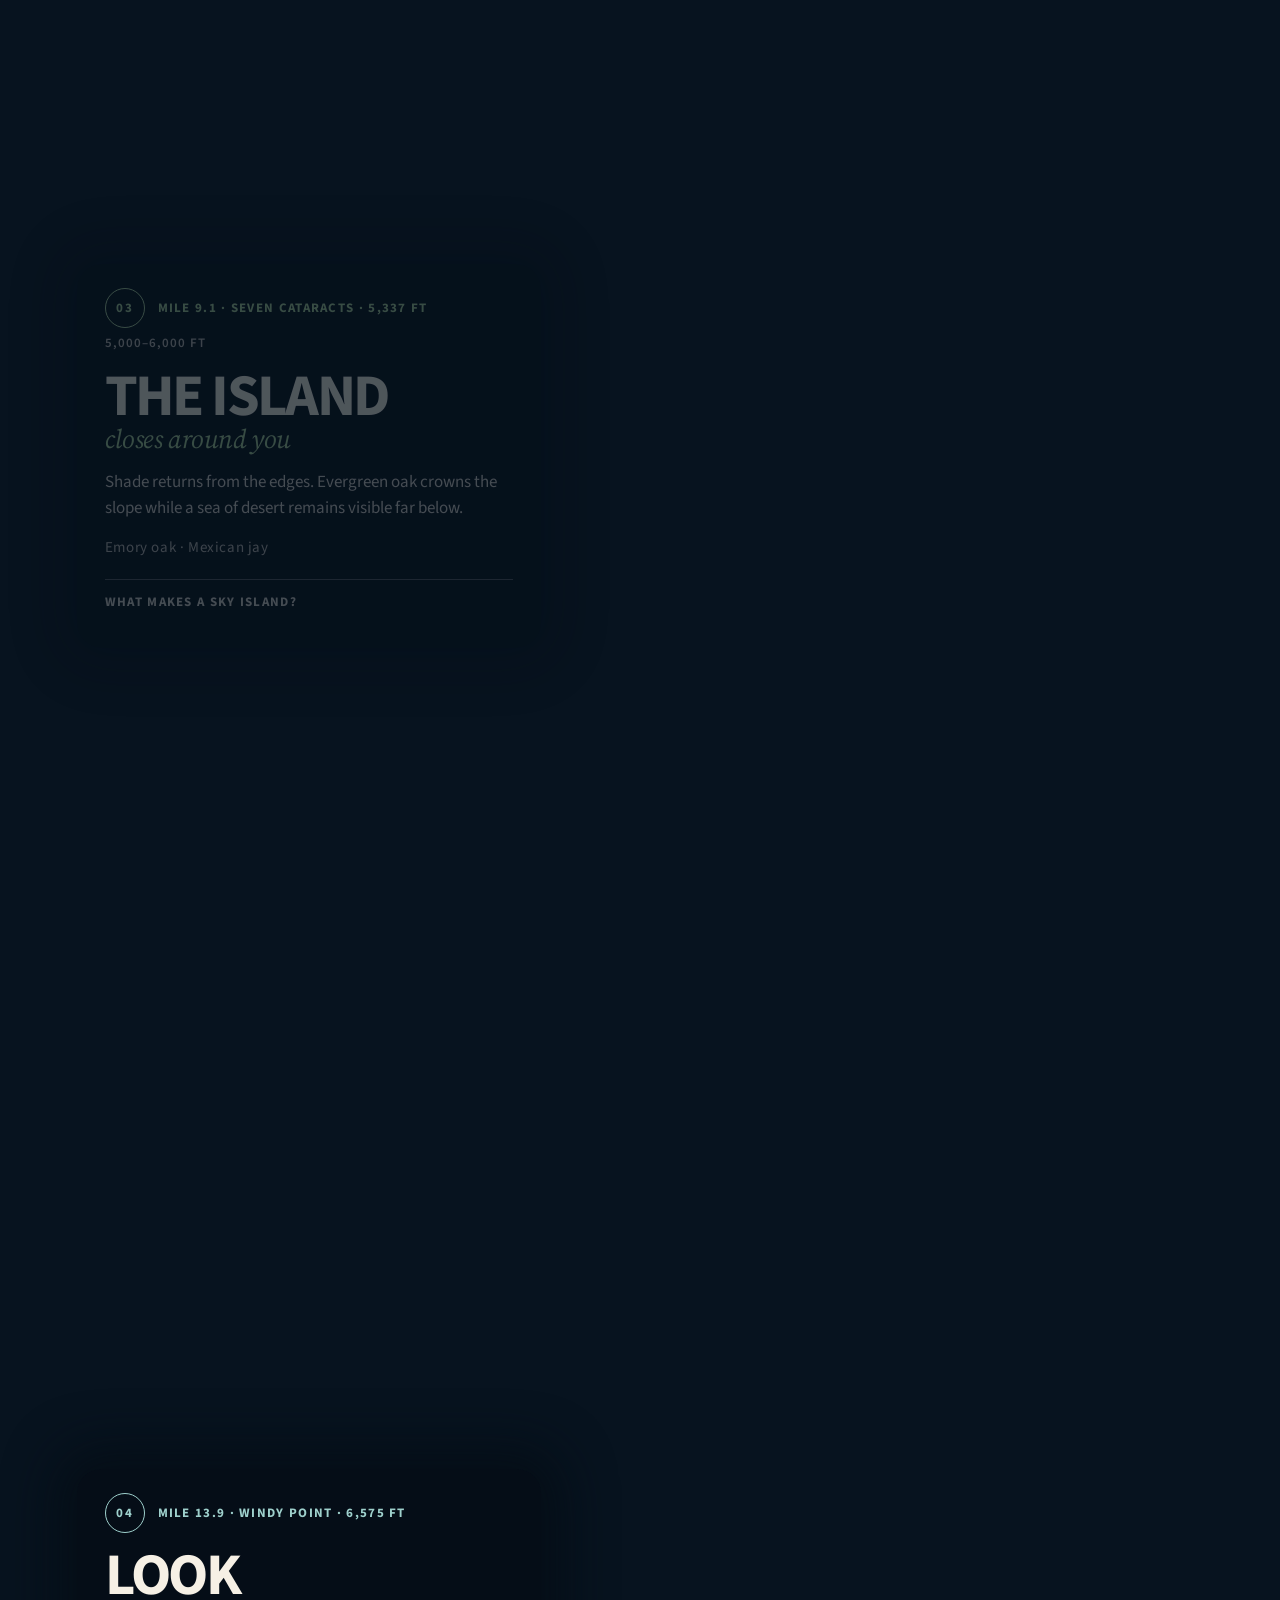
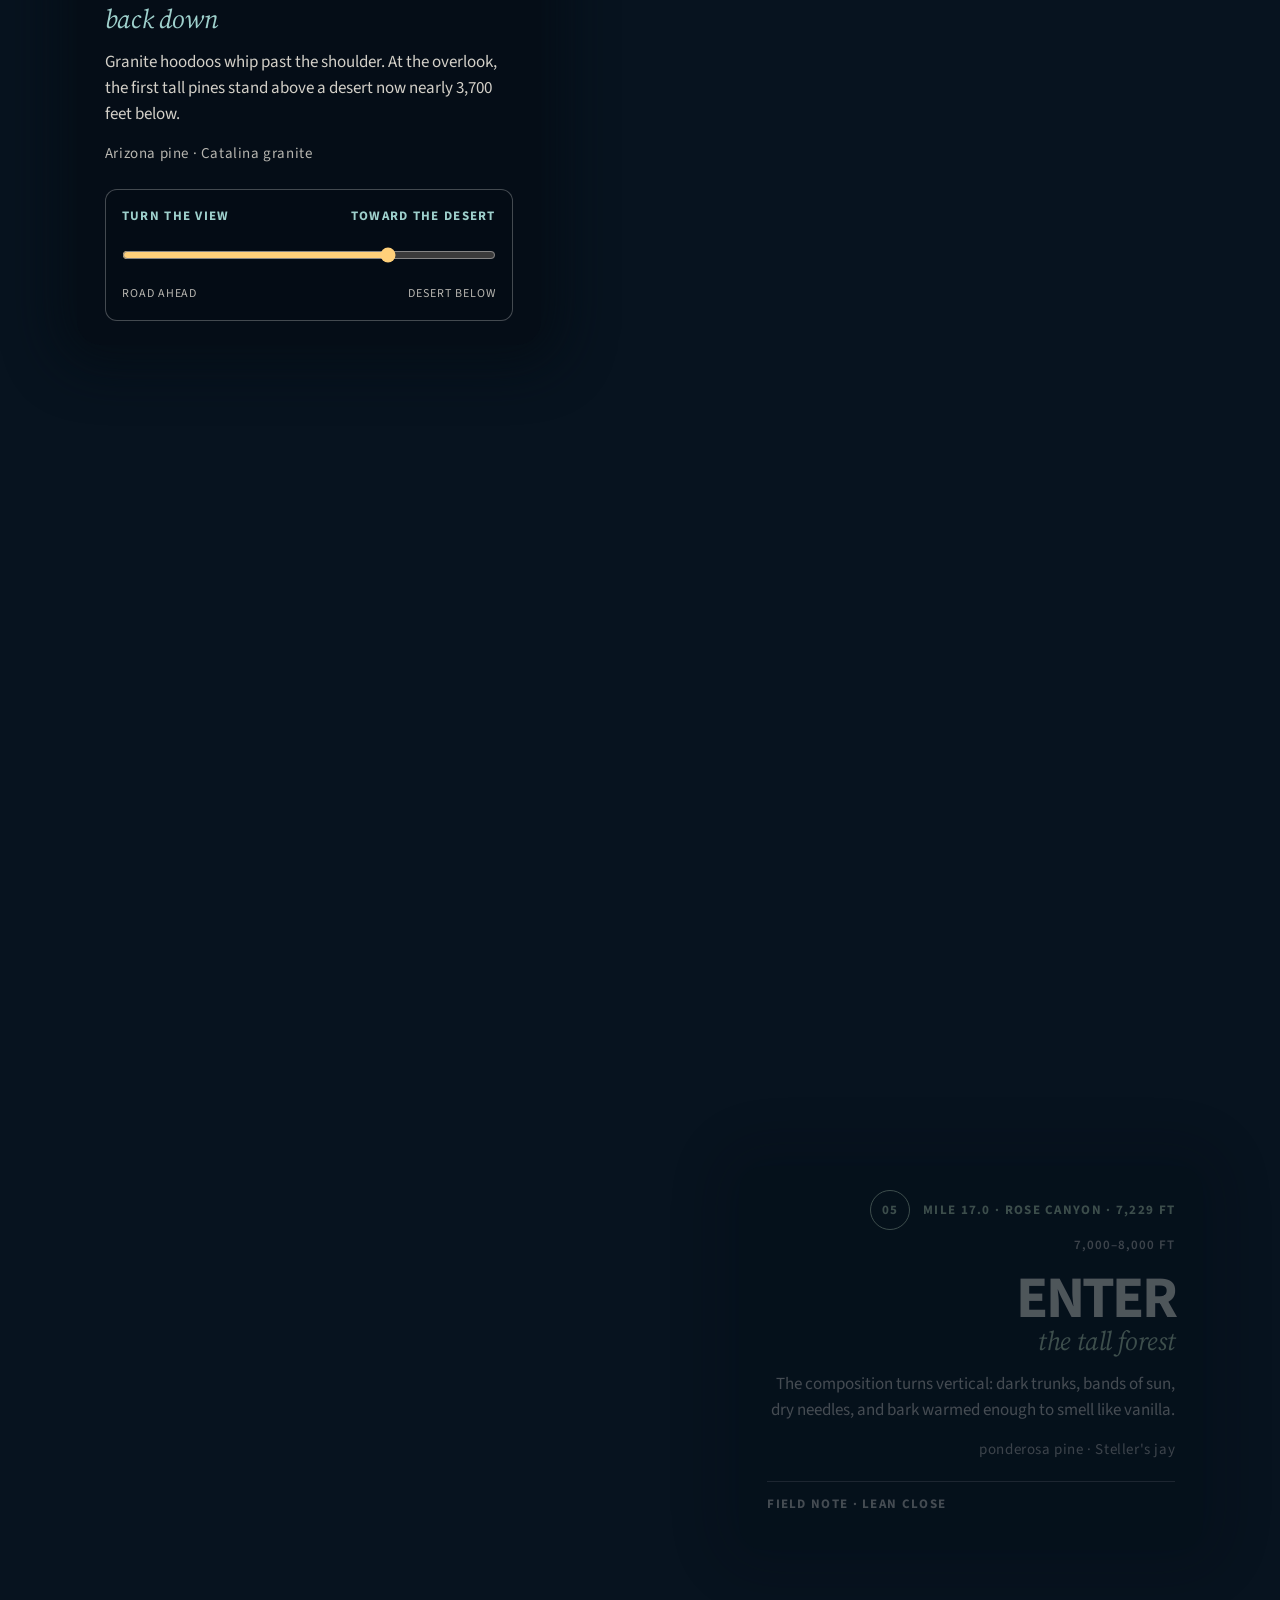
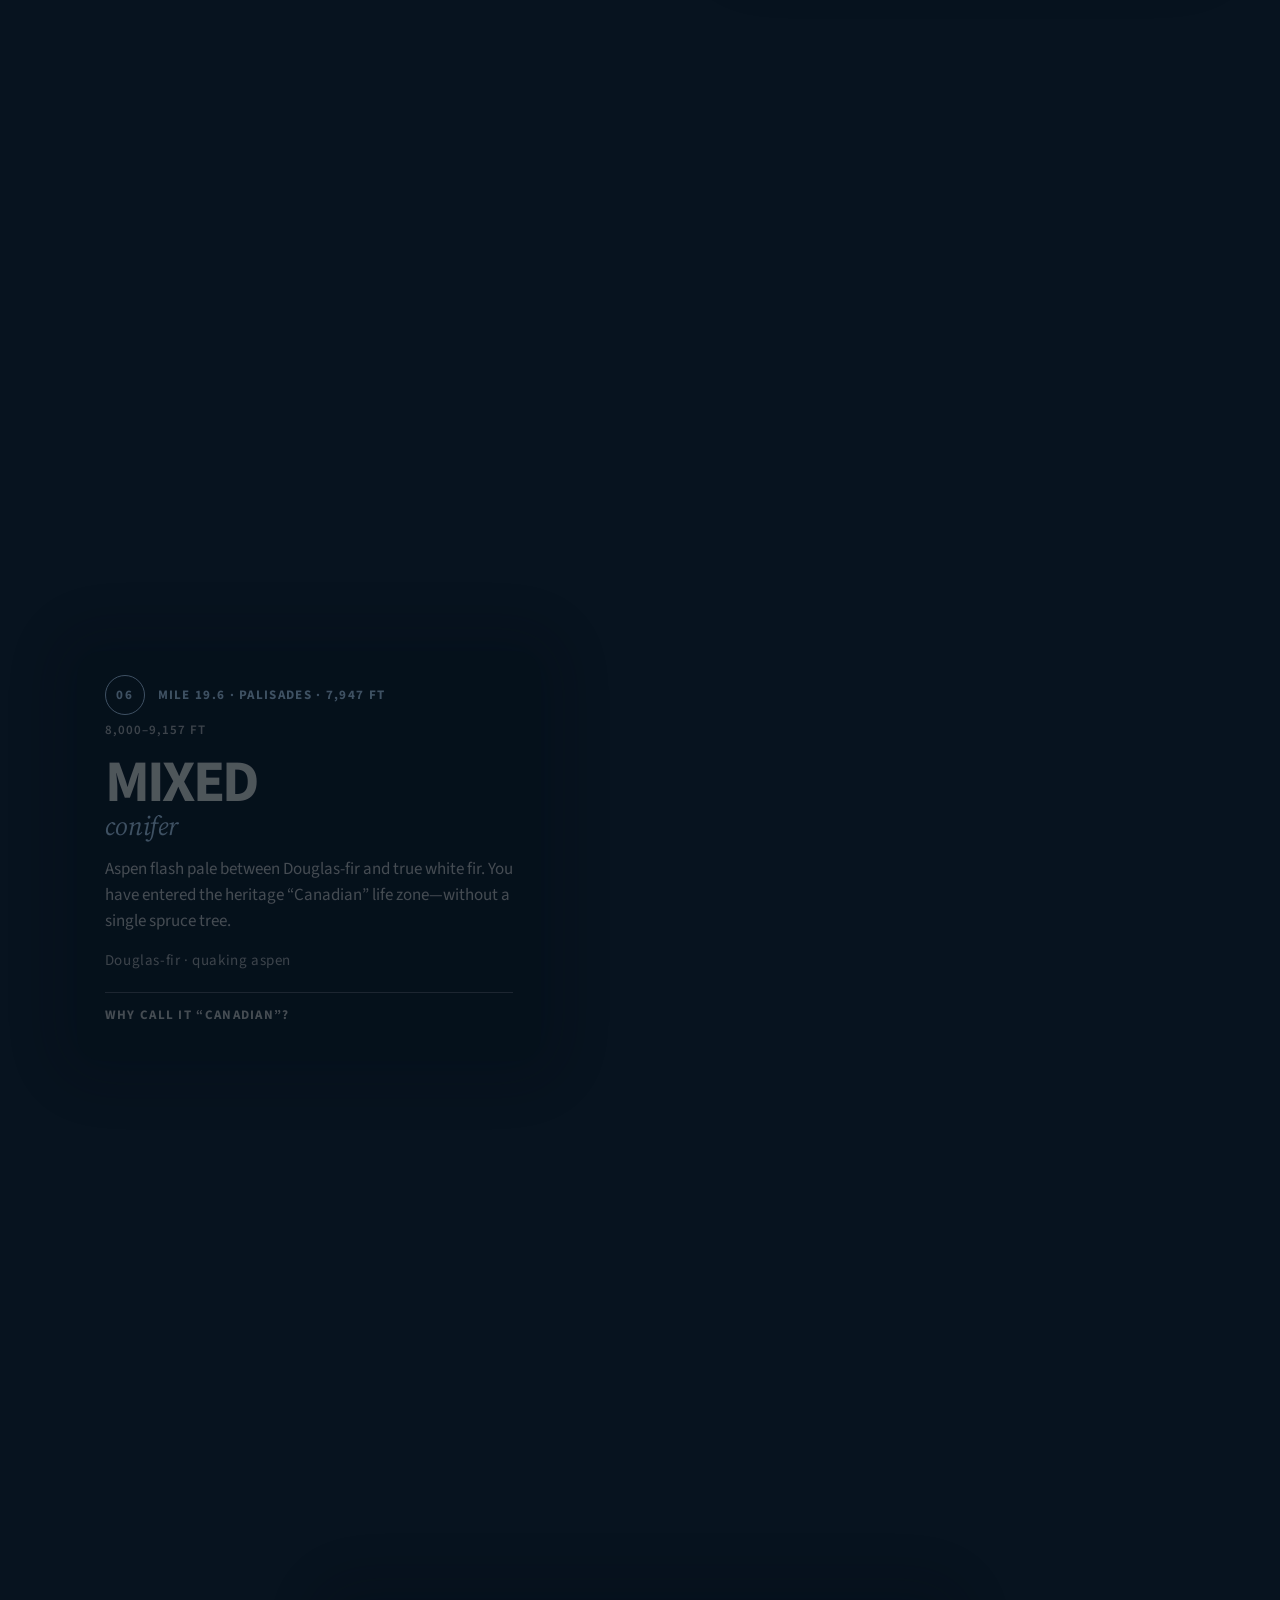
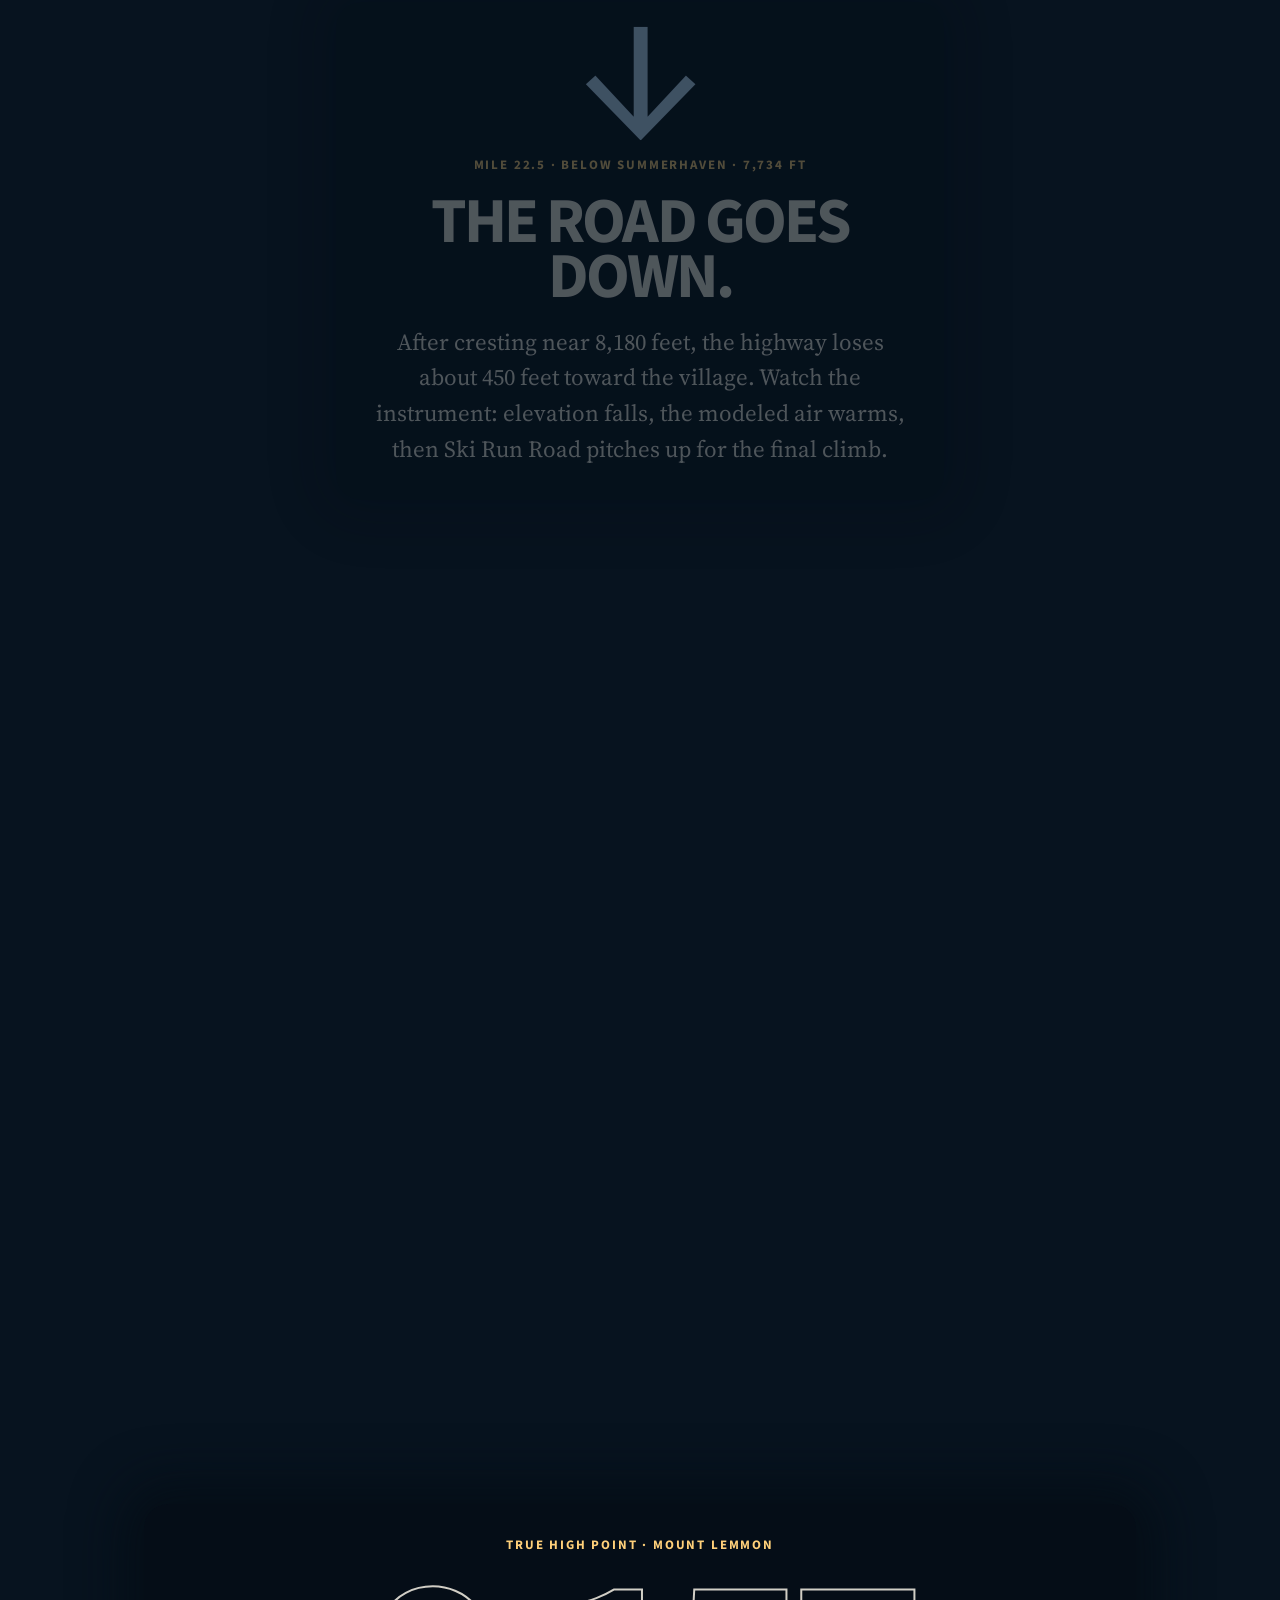
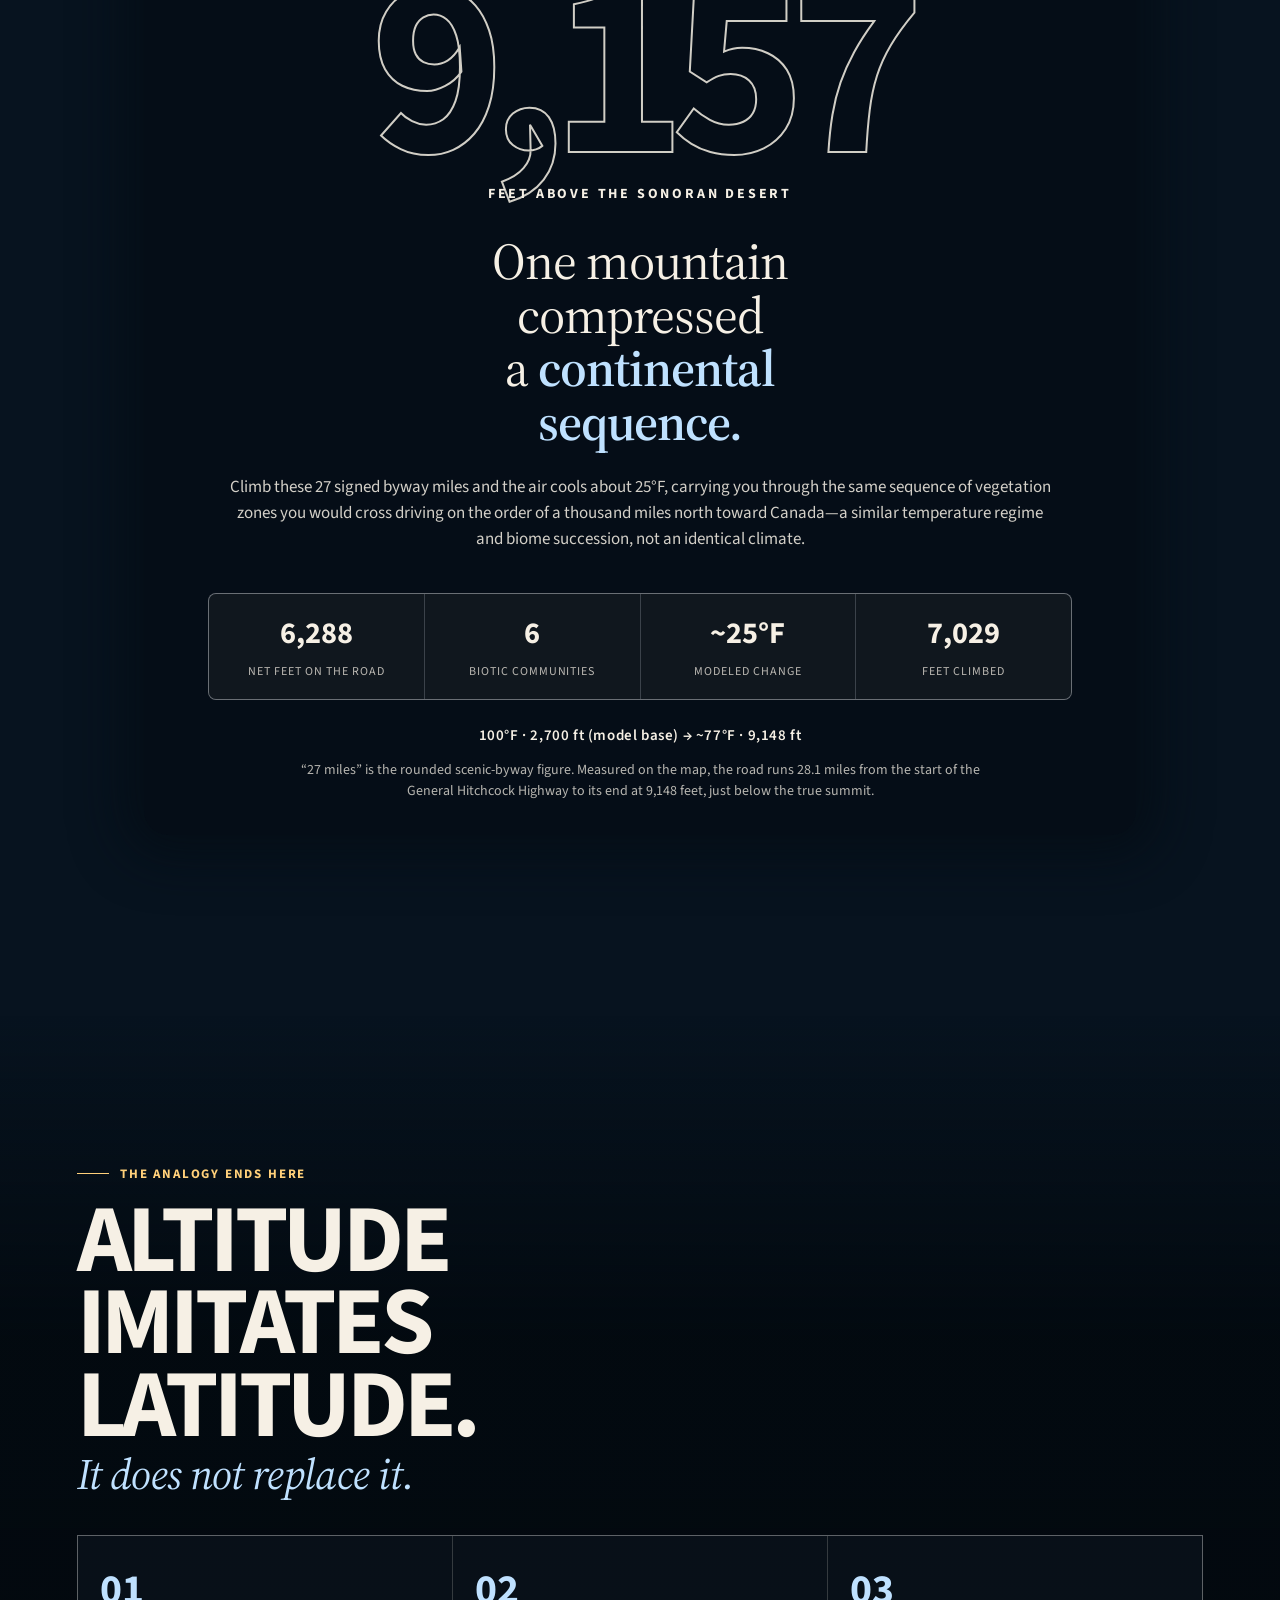
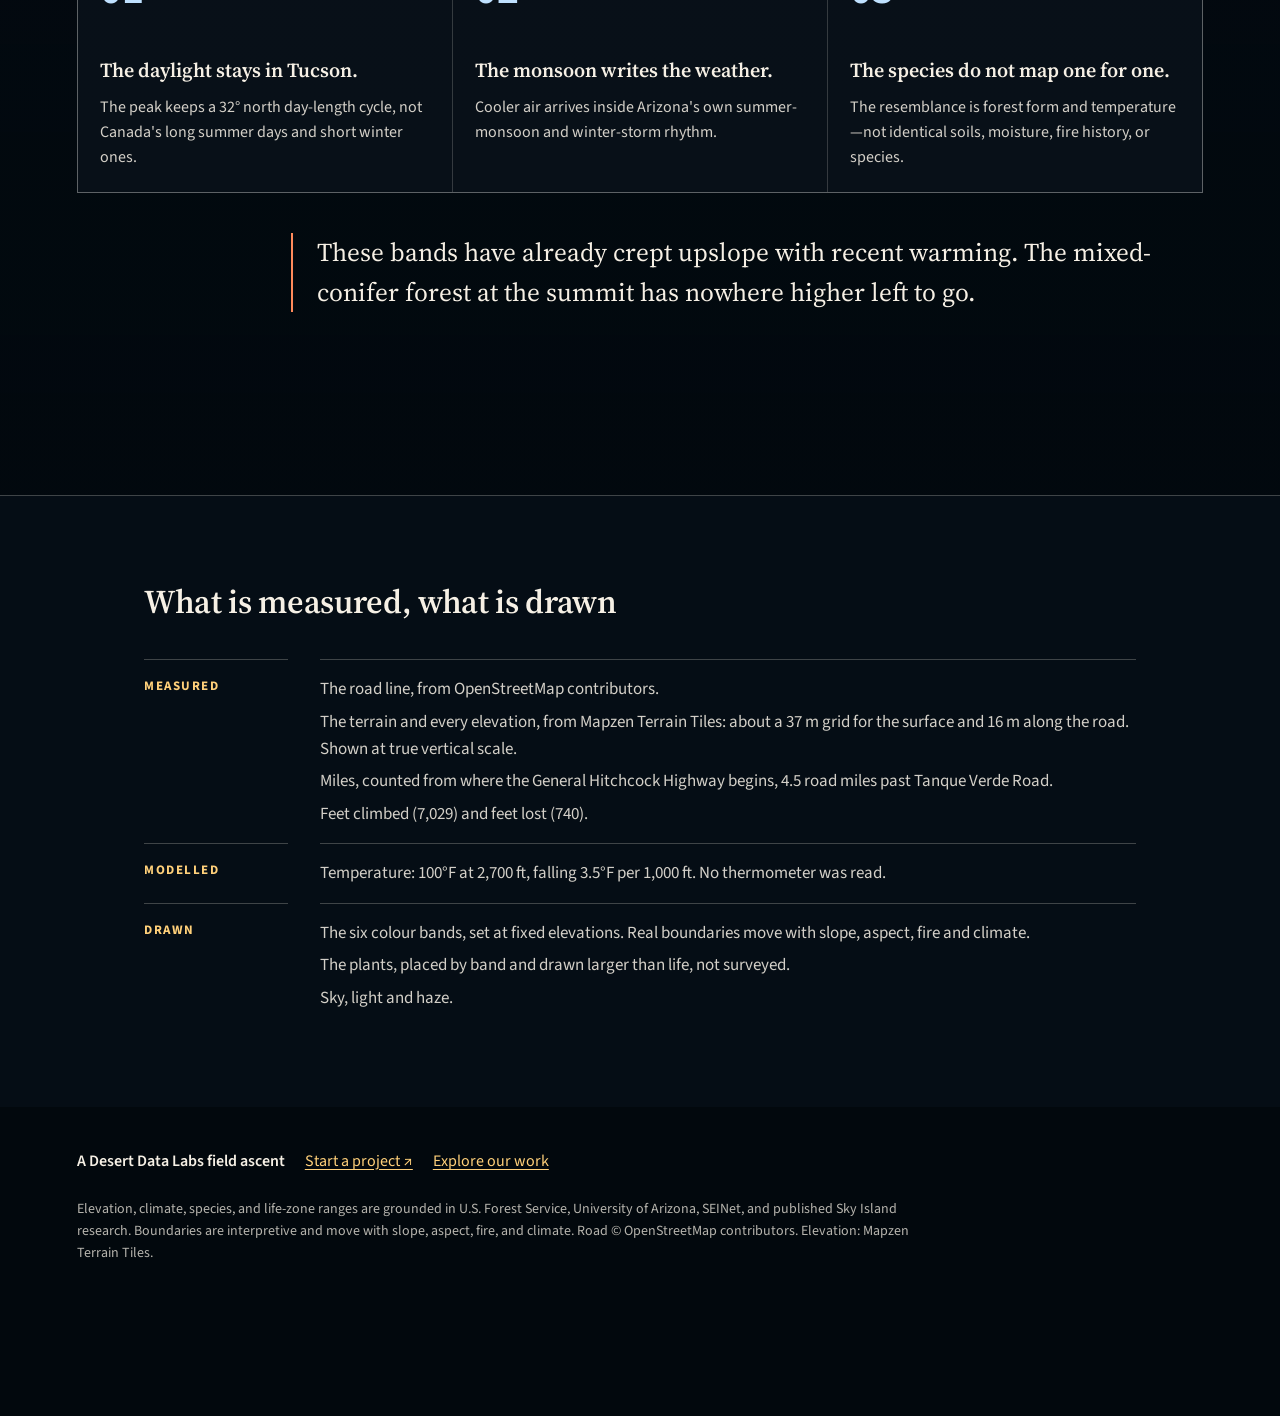
==== commit 359d9d5a: "Rebuild the climb on the real mountain and the real road Replace the drawn 2D scene with the Catalin" ====
--- a/index.html
+++ b/index.html
@@ -4,9 +4,9 @@
 <meta charset="utf-8">
 <meta name="viewport" content="width=device-width, initial-scale=1">
 <title>27 Miles to Canada · Climb Mount Lemmon</title>
-<meta name="description" content="Climb 6,457 feet through six living worlds on Arizona's Catalina Highway. A cinematic field ascent by Desert Data Labs.">
+<meta name="description" content="Climb 6,288 feet through six biotic communities on Arizona's Catalina Highway, on the real road and the real terrain.">
 <meta property="og:title" content="27 Miles to Canada">
-<meta property="og:description" content="Six life zones. 6,457 vertical feet. One astonishing desert drive.">
+<meta property="og:description" content="Six biotic communities. 28 measured miles. One desert drive.">
 <meta property="og:type" content="website">
 <meta property="og:url" content="https://tgilbert14.github.io/ddl-27-miles/">
 <meta property="og:image" content="https://tgilbert14.github.io/ddl-27-miles/og.png">
@@ -16,303 +16,295 @@
 <meta name="twitter:image" content="https://tgilbert14.github.io/ddl-27-miles/og.png">
 <meta name="theme-color" content="#0e1b2a">
 <link rel="canonical" href="https://tgilbert14.github.io/ddl-27-miles/">
+<link rel="preconnect" href="https://fonts.googleapis.com">
+<link rel="preconnect" href="https://fonts.gstatic.com" crossorigin>
+<link rel="stylesheet" href="https://fonts.googleapis.com/css2?family=Source+Sans+3:wght@400;600;700&family=Source+Serif+4:ital,wght@0,400;0,600;1,400&display=swap">
+<link rel="modulepreload" href="./vendor/three.module.min.js">
+<script>document.documentElement.classList.add("js");</script>
 </head>
 <body>
 <style>
-/* 27 MILES TO CANADA — visual tokens */
-@property --progress { syntax: "<number>"; inherits: true; initial-value: 0; }
-
+/* 27 MILES TO CANADA · visual tokens */
 :root {
   --paper: #f6f0e5;
-  --paper-dim: #d7d9d2;
+  --paper-2: rgba(246, 240, 229, 0.86);
+  --paper-3: rgba(246, 240, 229, 0.74);
   --ink: #102033;
   --night: #07131f;
+  --scrim: rgba(5, 12, 20, 0.66);
   --line: rgba(246, 240, 229, 0.24);
-  --glass: rgba(7, 19, 31, 0.54);
-  --glass-heavy: rgba(7, 19, 31, 0.78);
   --ember: #ff8a5b;
   --sun: #ffd07a;
   --ice: #bfe1ff;
-  --moss: #8fc8a4;
-  --display: Bahnschrift, "Aptos Display", "Arial Narrow", system-ui, sans-serif;
-  --serif: "Iowan Old Style", "Palatino Linotype", Palatino, Georgia, serif;
-  --sans: "Aptos", "Segoe UI Variable", "Segoe UI", system-ui, sans-serif;
-  --mono: "Cascadia Mono", "SFMono-Regular", Consolas, monospace;
+  --display: "Source Sans 3", "Source Sans Pro", system-ui, sans-serif;
+  --sans: "Source Sans 3", "Source Sans Pro", system-ui, sans-serif;
+  --serif: "Source Serif 4", "Source Serif Pro", Georgia, serif;
   --ease: cubic-bezier(.16, 1, .3, 1);
   --header-h: 4rem;
+  --bar-h: 7.5rem;
+  --safe-b: env(safe-area-inset-bottom, 0px);
+}
+@media (max-width: 760px) {
+  :root { --header-h: 3.5rem; --bar-h: 6.25rem; }
 }
 
 
 *, *::before, *::after { box-sizing: border-box; }
 html { margin: 0; background: var(--night); color-scheme: dark; -webkit-text-size-adjust: 100%; }
-body { margin: 0; min-width: 320px; overflow-x: hidden; background: var(--night); color: var(--paper); font-family: var(--sans); font-size: 1rem; line-height: 1.55; }
-button, a { font: inherit; }
+body { margin: 0; min-width: 320px; overflow-x: hidden; background: var(--night); color: var(--paper); font-family: var(--sans); font-size: 1.0625rem; line-height: 1.55; }
+button, a, input { font: inherit; }
 button { color: inherit; }
 a { color: inherit; }
 ::selection { color: var(--night); background: var(--sun); }
 
-.skip-link { position: fixed; z-index: 999; top: .75rem; left: .75rem; transform: translateY(-180%); padding: .7rem 1rem; color: var(--night); background: var(--paper); border-radius: 999px; font-weight: 800; transition: transform .2s var(--ease); }
+.skip-link { position: fixed; z-index: 999; top: .75rem; left: .75rem; transform: translateY(-180%); padding: .7rem 1rem; color: var(--night); background: var(--paper); border-radius: 999px; font-weight: 700; transition: transform .2s var(--ease); }
 .skip-link:focus { transform: translateY(0); }
 :focus-visible { outline: 2px solid var(--sun); outline-offset: 4px; }
 .sr-only { position: absolute; width: 1px; height: 1px; margin: -1px; padding: 0; overflow: hidden; clip: rect(0 0 0 0); white-space: nowrap; border: 0; }
 
-.eyebrow { margin: 0 0 1rem; color: var(--sun); font-family: var(--mono); font-size: .68rem; font-weight: 700; letter-spacing: .18em; line-height: 1.4; text-transform: uppercase; }
-.eyebrow::before { content: ""; display: inline-block; width: 2rem; height: 1px; margin: 0 .7rem .22rem 0; background: currentColor; }
-
-html:not(.js) .stage, html:not(.js) .site-chrome, html:not(.js) .telemetry, html:not(.js) .route-rail, html:not(.js) .door, html:not(.js) .drive-control { display: none; }
-html:not(.js) .story { position: relative; }
-html:not(.js) .hero, html:not(.js) .chapter, html:not(.js) .dip-scene, html:not(.js) .summit, html:not(.js) .epilogue, html:not(.js) .studio { min-height: auto; padding: 6rem 6vw; background: linear-gradient(135deg, var(--fallback, #b7563f), #0e2130); }
-html:not(.js) .zone-copy, html:not(.js) .summit-inner { opacity: 1; transform: none; }
+.eyebrow { margin: 0 0 1rem; color: var(--sun); font-family: var(--sans); font-size: .8125rem; font-weight: 700; letter-spacing: .14em; line-height: 1.4; text-transform: uppercase; }
+.eyebrow::before { content: ""; display: inline-block; width: 2rem; height: 1px; margin: 0 .7rem .25rem 0; background: currentColor; }
+
+/* No JavaScript: the stacked static edition. */
+html:not(.js) .stage, html:not(.js) .site-chrome, html:not(.js) .ascent-bar { display: none; }
+html:not(.js) .hero, html:not(.js) .chapter, html:not(.js) .dip-scene, html:not(.js) .summit, html:not(.js) .epilogue { min-height: auto; padding: 6rem 6vw; background: linear-gradient(135deg, var(--fallback, #b7563f), #0e2130); }
+html:not(.js) .zone-copy, html:not(.js) .dip-inner, html:not(.js) .summit-inner { opacity: 1; }
+html:not(.js) .footer { padding-bottom: 2rem; }
 
 @media (prefers-reduced-motion: reduce) {
   *, *::before, *::after { scroll-behavior: auto !important; animation-duration: .01ms !important; animation-iteration-count: 1 !important; transition-duration: .01ms !important; }
-  .scroll-cue i, .ambient-orbit { animation: none !important; }
-  .zone-copy, .species-callout, .landmark-note { opacity: 1 !important; transform: none !important; }
+  .scroll-cue i::after { animation: none !important; }
+  .zone-copy, .dip-inner, .summit-inner { opacity: 1 !important; }
 }
 
 
-/* The road is the interface. */
-.stage { position: fixed; z-index: 0; inset: 0; overflow: hidden; background: #c95c44; pointer-events: none; }
-.landscape { width: 100%; height: 100%; }
-.stage::after { content: ""; position: absolute; inset: 0; opacity: .16; mix-blend-mode: soft-light; background: repeating-linear-gradient(0deg, rgba(255,255,255,.08) 0 1px, transparent 1px 4px), repeating-linear-gradient(90deg, rgba(0,0,0,.06) 0 1px, transparent 1px 5px), radial-gradient(circle, rgba(255,255,255,.14) 0 1px, transparent 1.5px); background-size: auto, auto, 8px 8px; }
-.stage-vignette { position: absolute; inset: 0; background: radial-gradient(circle at 50% 42%, transparent 0 34%, rgba(3,11,18,.12) 67%, rgba(3,11,18,.58) 130%); }
-
-/* The opening car-door seam creates the first scroll act. */
-.door { position: fixed; z-index: 2; inset: 0; pointer-events: none; overflow: hidden; }
-.door::before, .door::after { content: ""; position: absolute; top: 0; bottom: 0; width: 51%; background: linear-gradient(100deg, #030a10, #11191f 76%, #03070a); box-shadow: 0 0 4rem rgba(0,0,0,.85); transition: transform .1s linear; }
-.door::before { left: 0; transform: translate3d(calc(var(--departure, 0) * -102%),0,0); }
-.door::after { right: 0; transform: translate3d(calc(var(--departure, 0) * 102%),0,0) scaleX(-1); }
-.door-seam { position: absolute; top: 0; bottom: 0; left: 50%; width: 2px; background: linear-gradient(transparent 4%, rgba(255,199,112,.9) 35%, rgba(255,255,255,.7) 70%, transparent); box-shadow: 0 0 2rem #ff9f69; opacity: calc(1 - var(--departure, 0)); }
-
-.site-chrome { position: fixed; z-index: 40; top: 0; right: 0; left: 0; height: var(--header-h); display: flex; align-items: center; justify-content: space-between; gap: 1rem; padding: 0 1.25rem; opacity: var(--chrome, 0); transform: translateY(calc((1 - var(--chrome, 0)) * -1rem)); transition: opacity .25s, transform .25s; pointer-events: none; }
-.site-chrome::after { content: ""; position: absolute; z-index: -1; inset: 0; background: linear-gradient(rgba(4,12,20,.62), transparent); }
+/* The 3D view sits behind everything. Without WebGL it is just this sky gradient. */
+.stage { position: fixed; z-index: 0; inset: 0; overflow: hidden; pointer-events: none; background: linear-gradient(to bottom, var(--sky-top, #f7a260), var(--sky-bottom, #d15d47) 62%, #5f292d); transition: background-color .4s; }
+/* no fade-in: the canvas is clear until its first frame, so the sky gradient behind it shows through */
+.landscape { display: block; width: 100%; height: 100%; }
+.no-gl .landscape { display: none; }
+/* soft darkening top and bottom so the header and bar always read */
+.stage::after { content: ""; position: absolute; inset: 0; background: linear-gradient(to bottom, rgba(4,12,20,.42), transparent 18%, transparent 72%, rgba(4,12,20,.5)); }
+
+.site-chrome { position: fixed; z-index: 40; top: 0; right: 0; left: 0; height: var(--header-h); display: flex; align-items: center; justify-content: space-between; gap: 1rem; padding: 0 1.25rem; pointer-events: none; }
 .brand-lockup, .chapter-live { pointer-events: auto; }
 .brand-lockup { display: inline-flex; align-items: center; gap: .7rem; text-decoration: none; }
-.brand-mark { display: grid; place-items: center; width: 2rem; height: 2rem; border: 1px solid rgba(255,255,255,.6); border-radius: 50%; font-family: var(--mono); font-size: .6rem; font-weight: 800; }
-.brand-word { font-family: var(--mono); font-size: .61rem; font-weight: 700; letter-spacing: .16em; line-height: 1.25; text-transform: uppercase; }
-.chapter-live { display: flex; align-items: center; gap: .7rem; }
-.chapter-live span { color: rgba(246,240,229,.58); font-family: var(--mono); font-size: .58rem; letter-spacing: .13em; text-transform: uppercase; }
-.chapter-live b { font-size: .72rem; font-weight: 700; }
-
-.global-progress { position: fixed; z-index: 50; top: 0; left: 0; width: 100%; height: 3px; background: rgba(255,255,255,.13); transform-origin: left; }
-.global-progress i { display: block; width: 100%; height: 100%; background: linear-gradient(90deg,#ff8059,#ffd178,#c5e5ff); box-shadow: 0 0 1rem rgba(255,203,121,.45); transform: scaleX(var(--progress,0)); transform-origin: left; }
-
-/* A compact model instrument, not a floating dashboard. */
-.telemetry { position: fixed; z-index: 45; right: 0; bottom: 0; left: 0; display: grid; grid-template-columns: auto repeat(4,minmax(6rem,1fr)) auto; align-items: stretch; min-height: 3.6rem; border-top: 1px solid rgba(255,255,255,.28); background: rgba(4,12,20,.78); opacity: var(--chrome,0); backdrop-filter: blur(18px) saturate(1.3); transform: translateY(calc((1 - var(--chrome,0)) * 100%)); transition: opacity .25s, transform .25s; }
-.telemetry-label { display: flex; align-items: center; padding: 0 1.15rem; color: rgba(246,240,229,.56); font-family: var(--mono); font-size: .54rem; letter-spacing: .13em; text-transform: uppercase; white-space: nowrap; }
-.telemetry-label::before { content: ""; width: .44rem; height: .44rem; margin-right: .55rem; border-radius: 50%; background: var(--sun); box-shadow: 0 0 .8rem var(--sun); }
-.telemetry .metric { display: flex; align-items: baseline; justify-content: center; gap: .42rem; padding: .65rem .8rem; border-left: 1px solid rgba(255,255,255,.14); }
-.telemetry .metric b { font-family: var(--display); font-size: 1.34rem; font-stretch: condensed; font-variant-numeric: tabular-nums; line-height: 1; }
-.telemetry .metric span { color: rgba(246,240,229,.5); font-family: var(--mono); font-size: .51rem; letter-spacing: .1em; text-transform: uppercase; }
-.grade.up { color: var(--sun); }
-.grade.down { color: var(--ice); }
-.model-note { display: flex; align-items: center; padding: 0 1rem; color: rgba(246,240,229,.42); font-family: var(--mono); font-size: .49rem; letter-spacing: .08em; text-transform: uppercase; }
-
-/* Miniature switchback navigator. */
-.route-rail { position: fixed; z-index: 42; top: 50%; right: 1rem; width: 3rem; height: 22rem; opacity: var(--chrome,0); transform: translateY(-52%); }
-.route-rail::before { content: ""; position: absolute; inset: 1rem .85rem; opacity: .55; background: linear-gradient(142deg, transparent 0 8%, rgba(255,255,255,.45) 8.5% 9%, transparent 9.5% 24%, rgba(255,255,255,.45) 24.5% 25%, transparent 25.5% 40%, rgba(255,255,255,.45) 40.5% 41%, transparent 41.5% 56%, rgba(255,255,255,.45) 56.5% 57%, transparent 57.5% 72%, rgba(255,255,255,.45) 72.5% 73%, transparent 73.5%); }
-.route-rail a { position: absolute; left: var(--x); top: var(--y); display: grid; place-items: center; width: 2.75rem; height: 2.75rem; border-radius: 50%; text-decoration: none; }
-.route-rail a::before { content: ""; width: .48rem; height: .48rem; border: 1px solid rgba(255,255,255,.72); border-radius: 50%; background: rgba(4,12,20,.55); transition: transform .2s var(--ease),background .2s; }
-.route-rail a::after { content: attr(data-label); position: absolute; top: 50%; right: 2.55rem; width: max-content; max-width: 11rem; padding: .32rem .5rem; border: 1px solid rgba(255,255,255,.18); border-radius: .35rem; color: var(--paper); background: rgba(4,12,20,.82); font-family: var(--mono); font-size: .54rem; letter-spacing: .09em; text-transform: uppercase; opacity: 0; transform: translate(.4rem,-50%); transition: opacity .2s,transform .2s; }
-.route-rail a:hover::after, .route-rail a:focus-visible::after { opacity: 1; transform: translate(0,-50%); }
-.route-rail a[aria-current="step"]::before { background: var(--paper); transform: scale(1.6); box-shadow: 0 0 1rem rgba(255,255,255,.65); }
-
-.compare-seam { position: fixed; z-index: 6; top: 0; bottom: 0; left: var(--compare,50%); width: 1px; background: rgba(255,255,255,.85); box-shadow: 0 0 2rem rgba(255,255,255,.5); opacity: var(--compare-active,0); pointer-events: none; }
-.compare-seam::before { content: "DESERT FLOOR"; position: absolute; top: 5.5rem; right: .8rem; width: max-content; color: var(--sun); font-family: var(--mono); font-size: .55rem; font-weight: 700; letter-spacing: .16em; }
-.compare-seam::after { content: "SUMMIT"; position: absolute; top: 5.5rem; left: .8rem; color: var(--ice); font-family: var(--mono); font-size: .55rem; font-weight: 700; letter-spacing: .16em; }
-
-/* Auto Ascent: a tiny expedition cruise control, deliberately separate from telemetry. */
-.drive-control { position: fixed; z-index: 48; right: 1rem; bottom: 4.55rem; display: flex; align-items: center; gap: .72rem; min-height: 3.55rem; padding: .42rem .85rem .42rem .45rem; border: 1px solid rgba(255,255,255,.32); border-radius: 999px; color: var(--paper); background: rgba(4,12,20,.76); box-shadow: 0 1rem 3rem rgba(0,0,0,.22); opacity: var(--journey-ui,1); cursor: pointer; backdrop-filter: blur(18px) saturate(1.3); transition: color .25s,background .25s,border-color .25s,opacity .25s,transform .25s; }
-.drive-control:hover { color: var(--night); background: var(--paper); border-color: var(--paper); transform: translateY(-2px); }
-.drive-control:active { transform: translateY(0) scale(.98); }
-.drive-dial { position: relative; display: grid; place-items: center; width: 2.55rem; height: 2.55rem; flex: 0 0 auto; border-radius: 50%; background: conic-gradient(var(--sun) 0 var(--drive-deg,0deg),rgba(255,255,255,.16) var(--drive-deg,0deg) 360deg); }
-.drive-dial::before { content:""; position:absolute; inset:3px; border-radius:50%; background:#0b1721; transition:background .25s; }
-.drive-control:hover .drive-dial::before { background:var(--paper); }
-.drive-dial i { position:relative; z-index:1; width:0; height:0; margin-left:3px; border-top:5px solid transparent; border-bottom:5px solid transparent; border-left:8px solid currentColor; }
-.drive-copy { display:block; min-width:10.5rem; text-align:left; }
-.drive-copy b { display:block; font-family:var(--mono); font-size:.58rem; letter-spacing:.13em; line-height:1.25; text-transform:uppercase; }
-.drive-copy small { display:block; margin-top:.16rem; color:rgba(246,240,229,.5); font-family:var(--mono); font-size:.47rem; letter-spacing:.05em; white-space:nowrap; }
-.drive-control:hover .drive-copy small { color:rgba(7,19,31,.62); }
-.auto-driving .drive-control { border-color:rgba(255,208,122,.62); box-shadow:0 0 0 .3rem rgba(255,208,122,.07),0 1rem 3rem rgba(0,0,0,.24); }
-.auto-driving .drive-dial { animation:drive-pulse 2.2s ease-in-out infinite; }
-.auto-driving .drive-dial i { width:10px; height:11px; margin:0; border:0; border-left:3px solid currentColor; border-right:3px solid currentColor; }
-.journey-retired .drive-control { pointer-events:none; }
-@keyframes drive-pulse { 50% { box-shadow:0 0 1.2rem rgba(255,208,122,.5); } }
+.brand-mark { display: grid; place-items: center; width: 2.1rem; height: 2.1rem; border: 1px solid rgba(255,255,255,.7); border-radius: 50%; font-size: .8125rem; font-weight: 700; background: rgba(4,12,20,.4); }
+.brand-word { font-size: .75rem; font-weight: 700; letter-spacing: .12em; line-height: 1.25; text-transform: uppercase; text-shadow: 0 1px 6px rgba(0,0,0,.5); }
+.chapter-live { display: flex; align-items: center; gap: .6rem; padding: .3rem .75rem; border-radius: 999px; background: rgba(4,12,20,.55); }
+.chapter-live span { color: var(--paper-3); font-size: .75rem; letter-spacing: .1em; text-transform: uppercase; }
+.chapter-live b { font-size: .875rem; font-weight: 600; }
 
 @media (max-width: 760px) {
-  :root { --header-h: 3.6rem; }
-  .site-chrome { padding-inline: .8rem; }
+  .site-chrome { padding-inline: .75rem; }
   .brand-word, .chapter-live span { display: none; }
-  .route-rail { display: none; }
-  .telemetry { grid-template-columns: repeat(3,1fr); bottom: env(safe-area-inset-bottom,0); min-height: 3.8rem; }
-  .telemetry-label,.model-note,.telemetry .metric.gain { display: none; }
-  .telemetry .metric { padding: .55rem .3rem; border-left: 1px solid rgba(255,255,255,.12); }
-  .telemetry .metric b { font-size: 1.08rem; }
-  .telemetry .metric span { display: block; font-size: .43rem; }
-  .compare-seam::before,.compare-seam::after { top: 4.6rem; font-size: .47rem; }
-  .drive-control { right:.65rem; bottom:calc(4.45rem + env(safe-area-inset-bottom,0)); min-height:3.1rem; padding:.32rem .65rem .32rem .35rem; }
-  .drive-dial { width:2.3rem; height:2.3rem; }
-  .drive-copy { min-width:0; }
-  .drive-copy small { display:none; }
+  .chapter-live b { font-size: .8125rem; }
 }
 
-@media (max-height: 540px) and (orientation: landscape) {
-  .telemetry { min-height: 2.8rem; }
-  .telemetry .metric { padding-block: .35rem; }
-  .route-rail { display: none; }
+
+.story { position: relative; z-index: 10; }
+.hero, .chapter, .dip-scene, .summit, .epilogue { position: relative; min-height: 112svh; padding: max(10vh,6rem) max(6vw,4rem) max(14vh,8rem); }
+
+/* Copy always sits on a soft dark scrim (the ::before panels below) so it reads over any part of the 3D view. */
+
+/* Opening frame: the title over the view from mile 0. */
+.hero { display: grid; align-items: center; min-height: 112svh; padding-top: 6rem; }
+.hero-grid { display: grid; grid-template-columns: minmax(12rem,.8fr) minmax(18rem,1.2fr); align-items: center; gap: clamp(1.5rem,4vw,5rem); width: min(92rem,100%); margin: 0 auto; }
+.hero-number { margin-left: -.06em; color: transparent; font-family: var(--display); font-size: clamp(13rem,34vw,34rem); font-weight: 700; letter-spacing: -.09em; line-height: .7; -webkit-text-stroke: 2px rgba(246,240,229,.75); filter: drop-shadow(0 1rem 2rem rgba(0,0,0,.4)); }
+.hero-title { position: relative; isolation: isolate; padding: 2rem 2.25rem; }
+.hero-title::before { content: ""; position: absolute; z-index: -1; inset: 0; border-radius: 1.5rem; background: var(--scrim); box-shadow: 0 0 3rem 1.5rem var(--scrim); }
+.hero h1 { margin: 0; font-family: var(--display); font-size: clamp(4rem,8.5vw,8.5rem); font-weight: 700; letter-spacing: -.045em; line-height: .84; text-transform: uppercase; }
+.hero h1 em { display: block; margin-top: .14em; color: var(--sun); font-family: var(--serif); font-size: .56em; font-style: italic; font-weight: 400; letter-spacing: -.02em; line-height: .95; text-transform: none; }
+.hero-lede { max-width: 36rem; margin: 1.75rem 0 0; color: var(--paper-2); font-size: clamp(1.0625rem,1.3vw,1.25rem); }
+.hero-baseline { display: grid; grid-template-columns: repeat(3,1fr); gap: 1px; max-width: 31rem; margin-top: 1.75rem; background: rgba(255,255,255,.22); }
+.hero-baseline div { padding: .7rem .8rem; background: rgba(4,12,20,.72); }
+.hero-baseline span { display: block; color: var(--paper-3); font-size: .75rem; letter-spacing: .1em; text-transform: uppercase; }
+.hero-baseline b { display: block; margin-top: .15rem; font-family: var(--display); font-size: 1.3rem; font-weight: 700; font-variant-numeric: tabular-nums; }
+.scroll-cue { display: inline-flex; align-items: center; gap: .75rem; margin-top: 2rem; font-size: .8125rem; font-weight: 700; letter-spacing: .14em; text-decoration: none; text-transform: uppercase; }
+.scroll-cue i { position: relative; width: 2.75rem; height: 2.75rem; border: 1px solid rgba(255,255,255,.7); border-radius: 50%; }
+.scroll-cue i::after { content: ""; position: absolute; left: 50%; top: .75rem; width: .45rem; height: .45rem; border-right: 1px solid white; border-bottom: 1px solid white; transform: translateX(-50%) rotate(45deg); animation: cue 1.8s ease-in-out infinite; }
+@keyframes cue { 50% { transform: translate(-50%,.5rem) rotate(45deg); } }
+.title-asterisk { color: var(--sun); }
+.hero-footnote { position: absolute; right: max(6vw,4rem); bottom: calc(var(--bar-h) + 2rem); max-width: 26rem; margin: 0; padding: .4rem .7rem; border-radius: .5rem; color: var(--paper-2); background: rgba(4,12,20,.6); font-size: .75rem; letter-spacing: .06em; text-align: right; text-transform: uppercase; }
+
+/* Chapters: annotations over the landscape, alternating sides so the road stays in view. */
+.chapter { display: grid; align-items: center; min-height: 116svh; }
+.chapter.panorama { min-height: 150svh; }
+.chapter.deep { min-height: 128svh; }
+.zone-copy { width: min(40rem,100%); padding: 2rem 2.25rem; opacity: calc(.3 + var(--focus,1) * .7); transition: opacity .15s linear; }
+.zone-copy { position: relative; isolation: isolate; }
+.zone-copy::before { content: ""; position: absolute; z-index: -1; inset: 0; border-radius: 1.5rem; background: var(--scrim); box-shadow: 0 0 3rem 1.5rem var(--scrim); }
+.chapter.align-right .zone-copy { justify-self: end; text-align: right; }
+.zone-index { display: flex; flex-wrap: wrap; align-items: center; gap: .35rem .8rem; margin: 0; color: var(--zone); font-size: .8125rem; font-weight: 700; letter-spacing: .1em; text-transform: uppercase; }
+.align-right .zone-index { justify-content: flex-end; }
+.zone-index b { display: grid; place-items: center; width: 2.5rem; height: 2.5rem; border: 1px solid currentColor; border-radius: 50%; font-size: .8125rem; }
+.zone-index .zone-range { flex-basis: 100%; color: var(--paper-3); font-weight: 600; letter-spacing: .08em; }
+.zone-copy h2 { max-width: 10ch; margin: 1rem 0 0; font-family: var(--display); font-size: clamp(3.5rem,8vw,8rem); font-weight: 700; letter-spacing: -.045em; line-height: .86; text-transform: uppercase; text-wrap: balance; }
+.align-right .zone-copy h2 { margin-left: auto; }
+.zone-copy h2 em { display: block; margin-top: .1em; color: var(--zone); font-family: var(--serif); font-size: .45em; font-style: italic; font-weight: 400; letter-spacing: -.015em; line-height: 1; text-transform: none; }
+.sensory { max-width: 34rem; margin: 1.5rem 0 0; color: var(--paper-2); font-size: clamp(1.0625rem,1.3vw,1.25rem); line-height: 1.55; }
+.align-right .sensory { margin-left: auto; }
+.species { margin: .9rem 0 0; color: var(--paper-3); font-size: .9375rem; letter-spacing: .04em; }
+
+.fact-drawer { width: min(30rem,100%); margin-top: 1.25rem; border-top: 1px solid rgba(255,255,255,.3); }
+.align-right .fact-drawer { margin-left: auto; text-align: left; }
+.fact-drawer summary { min-height: 2.75rem; display: flex; align-items: center; color: var(--paper-2); font-size: .8125rem; font-weight: 700; letter-spacing: .1em; text-transform: uppercase; cursor: pointer; }
+.fact-drawer summary::marker { color: var(--zone); }
+.fact-drawer p { margin: 0 0 1rem; color: var(--paper-2); font-family: var(--serif); font-size: 1rem; }
+
+/* Windy Point: the look-back control turns the real camera. */
+.lookback { width: min(30rem,100%); margin-top: 1.5rem; padding: 1rem; border: 1px solid rgba(255,255,255,.26); border-radius: .75rem; background: rgba(4,12,20,.5); text-align: left; }
+.lookback label { display: flex; justify-content: space-between; gap: 1rem; color: var(--zone); font-size: .8125rem; font-weight: 700; letter-spacing: .1em; text-transform: uppercase; }
+.lookback input { width: 100%; min-height: 2.75rem; margin: .4rem 0 .1rem; accent-color: var(--sun); cursor: ew-resize; }
+.lookback-scale { display: flex; justify-content: space-between; color: var(--paper-3); font-size: .75rem; letter-spacing: .08em; text-transform: uppercase; }
+
+.dip-scene { display: grid; place-items: center; min-height: 105svh; text-align: center; }
+.dip-inner { position: relative; isolation: isolate; width: min(48rem,100%); padding: 2rem 2.25rem; opacity: calc(.3 + var(--focus,1) * .7); }
+.dip-inner::before { content: ""; position: absolute; z-index: -1; inset: 0; border-radius: 1.5rem; background: var(--scrim); box-shadow: 0 0 3rem 1.5rem var(--scrim); }
+.dip-arrow { display: block; color: var(--ice); font-family: var(--display); font-size: clamp(6rem,16vw,14rem); line-height: .6; transform: rotate(180deg); }
+.dip-scene .eyebrow::before { display: none; }
+.dip-scene h2 { margin: 1.25rem 0 0; font-family: var(--display); font-size: clamp(3.25rem,7vw,7rem); font-weight: 700; letter-spacing: -.045em; line-height: .86; text-transform: uppercase; }
+.dip-scene p:not(.eyebrow) { max-width: 40rem; margin: 1.25rem auto 0; font-family: var(--serif); font-size: clamp(1.125rem,1.8vw,1.45rem); }
+
+/* Summit: the camera pulls back to the whole climb first; the copy arrives after. */
+.summit { display: grid; align-items: start; min-height: 190svh; padding-top: 85svh; padding-bottom: 20vh; }
+.summit-inner { position: relative; isolation: isolate; width: min(62rem,100%); margin: 0 auto; padding: 2rem 2.25rem; text-align: center; opacity: calc(.3 + var(--focus,1) * .7); }
+.summit-inner::before { content: ""; position: absolute; z-index: -1; inset: 0; border-radius: 1.5rem; background: var(--scrim); box-shadow: 0 0 3rem 1.5rem var(--scrim); }
+.summit .eyebrow::before { display: none; }
+.summit-number { margin: 0; color: transparent; font-family: var(--display); font-size: clamp(7rem,20vw,20rem); font-weight: 700; letter-spacing: -.06em; line-height: .8; -webkit-text-stroke: 2px rgba(246,240,229,.85); }
+.summit-number small { display: block; margin-top: .6rem; color: var(--paper); font-size: .875rem; font-weight: 700; letter-spacing: .2em; line-height: 1.3; text-transform: uppercase; -webkit-text-stroke: 0; }
+.summit h2 { max-width: 18ch; margin: 2rem auto 0; font-family: var(--serif); font-size: clamp(2rem,4vw,4rem); font-weight: 400; letter-spacing: -.02em; line-height: 1.05; text-wrap: balance; }
+.summit h2 strong { color: var(--ice); font-weight: 600; }
+.summit-statement { max-width: 52rem; margin: 1.5rem auto 0; color: var(--paper-2); font-size: clamp(1.0625rem,1.2vw,1.2rem); }
+.summit-stats { display: grid; grid-template-columns: repeat(4,1fr); gap: 1px; max-width: 54rem; margin: 2.5rem auto 0; overflow: hidden; border: 1px solid rgba(255,255,255,.24); border-radius: .5rem; background: rgba(255,255,255,.22); }
+.summit-stats div { padding: 1rem; background: rgba(4,12,20,.78); }
+.summit-stats b { display: block; font-family: var(--display); font-size: 1.9rem; font-weight: 700; font-variant-numeric: tabular-nums; }
+.summit-stats span { color: var(--paper-3); font-size: .75rem; letter-spacing: .08em; text-transform: uppercase; }
+.temp-line { margin: 1.5rem auto 0; color: var(--paper); font-size: .9375rem; font-weight: 600; letter-spacing: .04em; font-variant-numeric: tabular-nums; }
+.endpoint-note { max-width: 44rem; margin: .75rem auto 0; color: var(--paper-3); font-size: .875rem; }
+
+.epilogue { min-height: 120svh; display: grid; align-items: center; background: linear-gradient(to bottom, transparent, rgba(2,8,13,.82) 30%, rgba(2,8,13,.92)); }
+.epilogue-inner { width: min(74rem,100%); margin: auto; }
+.epilogue h2 { max-width: 13ch; margin: 0; font-family: var(--display); font-size: clamp(3.25rem,7.5vw,7.5rem); font-weight: 700; letter-spacing: -.045em; line-height: .86; text-transform: uppercase; }
+.epilogue h2 em { display: block; margin-top: .1em; color: var(--ice); font-family: var(--serif); font-size: .45em; font-style: italic; font-weight: 400; letter-spacing: -.015em; line-height: 1; text-transform: none; }
+.truth-grid { display: grid; grid-template-columns: repeat(3,1fr); gap: 1px; margin-top: 2.5rem; border: 1px solid rgba(255,255,255,.2); background: rgba(255,255,255,.2); }
+.truth-grid article { min-height: 14rem; padding: 1.4rem; background: rgba(4,12,20,.9); }
+.truth-grid b { color: var(--ice); font-family: var(--display); font-size: 2.6rem; font-weight: 700; }
+.truth-grid h3 { margin: 2rem 0 .6rem; font-family: var(--serif); font-size: 1.25rem; font-weight: 600; }
+.truth-grid p { margin: 0; color: var(--paper-2); font-size: 1rem; }
+.fragile { max-width: 57rem; margin: 2.5rem 0 0 auto; padding-left: 1.5rem; border-left: 2px solid var(--ember); font-family: var(--serif); font-size: clamp(1.25rem,2vw,1.75rem); }
+
+/* What is measured, what is drawn. */
+.method { position: relative; padding: 5rem max(6vw,4rem); background: #050d15; border-top: 1px solid var(--line); }
+.method-inner { width: min(62rem,100%); margin: 0 auto; }
+.method h2 { margin: 0 0 2rem; font-family: var(--serif); font-size: clamp(1.6rem,2.6vw,2.2rem); font-weight: 600; letter-spacing: -.01em; }
+.method-list { display: grid; grid-template-columns: 9rem 1fr; gap: 0 2rem; margin: 0; }
+.method-list dt { padding: 1rem 0; border-top: 1px solid var(--line); color: var(--sun); font-size: .8125rem; font-weight: 700; letter-spacing: .12em; text-transform: uppercase; }
+.method-list dd { margin: 0; padding: .8rem 0; border-top: 1px solid var(--line); }
+.method-list ul { margin: 0; padding: 0; list-style: none; }
+.method-list li { padding: .2rem 0; color: var(--paper-2); font-size: 1.0625rem; }
+
+.footer { position: relative; z-index: 10; padding: 2rem max(6vw,4rem) calc(var(--bar-h) + var(--safe-b) + 2rem); color: var(--paper-3); background: #02080d; font-size: .875rem; }
+.footer p { max-width: 52rem; margin: 0; }
+.footer-line { display: flex; flex-wrap: wrap; align-items: center; gap: .5rem 1.25rem; margin-bottom: 1rem !important; color: var(--paper); font-size: 1rem; }
+.footer-line span { font-weight: 600; }
+.footer-line a { display: inline-flex; align-items: center; min-height: 2.75rem; color: var(--sun); text-underline-offset: .2em; }
+
+@media (max-width: 760px) {
+  .hero, .chapter, .dip-scene, .summit, .epilogue { padding: 6rem 1rem 7rem; }
+  .hero { min-height: 112svh; }
+  .hero-grid { grid-template-columns: 1fr; gap: 0; }
+  .hero-number { position: absolute; top: 12%; left: -4vw; z-index: -1; font-size: 64vw; opacity: .6; }
+  .hero-title { align-self: end; margin-top: 24vh; padding: 1.25rem 1rem; }
+  .hero h1 { font-size: clamp(3.5rem,17vw,5.5rem); }
+  .hero-baseline { max-width: none; }
+  .hero-baseline b { font-size: 1.125rem; }
+  .hero-footnote { position: static; margin-top: 2rem; max-width: none; text-align: left; }
+  .chapter, .chapter.panorama, .chapter.deep { min-height: 120svh; }
+  .zone-copy { width: 100%; padding: 1.25rem 1rem; }
+  .zone-copy h2 { font-size: clamp(3rem,15vw,5rem); }
+  .chapter.align-right .zone-copy { justify-self: stretch; text-align: left; }
+  .align-right .zone-index { justify-content: flex-start; }
+  .align-right .zone-copy h2, .align-right .sensory, .align-right .fact-drawer { margin-left: 0; }
+  .lookback { width: 100%; }
+  .dip-inner, .summit-inner { padding: 1.25rem 1rem; }
+  .summit { min-height: 170svh; padding-top: 80svh; }
+  .summit-number { font-size: 27vw; }
+  .summit-stats { grid-template-columns: 1fr 1fr; }
+  .truth-grid { grid-template-columns: 1fr; }
+  .truth-grid article { min-height: 0; }
+  .truth-grid h3 { margin-top: 1rem; }
+  .epilogue { min-height: auto; padding-block: 8rem; }
+  .method { padding: 4rem 1rem; }
+  .method-list { grid-template-columns: 1fr; }
+  .method-list dd { border-top: 0; padding-top: 0; }
+  .footer { padding-inline: 1rem; }
 }
 
-
-.story { position: relative; z-index: 10; }
-.hero,.chapter,.dip-scene,.summit,.epilogue,.studio { position: relative; min-height: 112svh; padding: max(10vh,6rem) max(7vw,5rem) max(16vh,8rem); }
-
-/* Opening frame: title sits on the closed car doors, then the world opens behind it. */
-.hero { display: grid; align-items: center; min-height: 115svh; padding-top: 6rem; }
-.hero-grid { display: grid; grid-template-columns: minmax(15rem,.9fr) minmax(18rem,1.1fr); align-items: center; gap: clamp(1.5rem,5vw,7rem); width: min(92rem,100%); margin: 0 auto; }
-.hero-number { margin-left: -.06em; color: transparent; font-family: var(--display); font-size: clamp(15rem,39vw,38rem); font-weight: 900; font-stretch: condensed; letter-spacing: -.13em; line-height: .64; -webkit-text-stroke: 2px rgba(246,240,229,.68); filter: drop-shadow(0 1.5rem 3rem rgba(0,0,0,.35)); }
-.hero-title { position: relative; z-index: 2; }
-.hero-title .eyebrow { color: var(--sun); }
-.hero h1 { margin: 0; font-family: var(--display); font-size: clamp(4.4rem,10vw,10rem); font-weight: 820; font-stretch: condensed; letter-spacing: -.075em; line-height: .72; text-transform: uppercase; }
-.hero h1 em { display: block; margin-top: .24em; color: var(--sun); font-family: var(--serif); font-size: .56em; font-weight: 400; letter-spacing: -.06em; line-height: .8; text-transform: none; }
-.hero-lede { max-width: 36rem; margin: 2rem 0 0; color: rgba(246,240,229,.85); font-size: clamp(1rem,1.25vw,1.25rem); }
-.hero-baseline { display: grid; grid-template-columns: repeat(3,1fr); gap: 1px; max-width: 31rem; margin-top: 2rem; background: rgba(255,255,255,.2); }
-.hero-baseline div { padding: .7rem .8rem; background: rgba(4,12,20,.64); }
-.hero-baseline span { display: block; color: rgba(246,240,229,.5); font-family: var(--mono); font-size: .49rem; letter-spacing: .1em; text-transform: uppercase; }
-.hero-baseline b { display: block; margin-top: .2rem; font-family: var(--display); font-size: 1.2rem; }
-.scroll-cue { display: inline-flex; align-items: center; gap: .75rem; margin-top: 2.3rem; font-family: var(--mono); font-size: .58rem; font-weight: 700; letter-spacing: .16em; text-decoration: none; text-transform: uppercase; }
-.scroll-cue i { position: relative; width: 2.7rem; height: 2.7rem; border: 1px solid rgba(255,255,255,.65); border-radius: 50%; }
-.scroll-cue i::after { content:""; position:absolute; left:50%; top:.72rem; width:.45rem; height:.45rem; border-right:1px solid white; border-bottom:1px solid white; transform:translateX(-50%) rotate(45deg); animation: cue 1.8s ease-in-out infinite; }
-@keyframes cue { 50% { transform: translate(-50%,.55rem) rotate(45deg); } }
-.title-asterisk { color: var(--sun); }
-.hero-footnote { position: absolute; right: max(7vw,5rem); bottom: 7rem; color: rgba(246,240,229,.52); font-family: var(--mono); font-size: .53rem; letter-spacing: .09em; text-transform: uppercase; }
-
-/* Chapters are annotations in a landscape, not cards. */
-.chapter { display: grid; align-items: center; min-height: 116svh; overflow: clip; }
-.chapter.panorama { min-height: 154svh; }
-.chapter.deep { min-height: 132svh; }
-.zone-copy { position: relative; width: min(62rem,82vw); opacity: calc(.12 + var(--focus,0) * .88); transform: translate3d(calc((1 - var(--focus,0)) * var(--drift, -5rem)), calc((.5 - var(--local,.5)) * 5rem),0); filter: blur(calc((1 - var(--focus,0)) * 5px)); text-shadow: 0 .2rem 1.5rem rgba(0,0,0,.35); }
-.chapter.align-right .zone-copy { justify-self: end; --drift: 5rem; text-align: right; }
-.chapter.align-center .zone-copy { justify-self: center; text-align: center; }
-.zone-index { display: flex; align-items: center; gap: .8rem; color: var(--zone); font-family: var(--mono); font-size: .58rem; font-weight: 700; letter-spacing: .16em; text-transform: uppercase; }
-.align-right .zone-index { justify-content: flex-end; }
-.align-center .zone-index { justify-content: center; }
-.zone-index b { display: grid; place-items: center; width: 2.5rem; height: 2.5rem; border: 1px solid currentColor; border-radius: 50%; font-size: .63rem; }
-.zone-copy h2 { max-width: 10ch; margin: 1rem 0 0; font-family: var(--display); font-size: clamp(4.5rem,11vw,11rem); font-weight: 790; font-stretch: condensed; letter-spacing: -.075em; line-height: .72; text-transform: uppercase; text-wrap: balance; }
-.align-right .zone-copy h2 { margin-left: auto; }
-.align-center .zone-copy h2 { margin-inline: auto; }
-.zone-copy h2 em { display: block; color: var(--zone); font-family: var(--serif); font-size: .43em; font-weight: 400; letter-spacing: -.045em; line-height: .9; text-transform: none; }
-.sensory { max-width: 35rem; margin: 1.65rem 0 0; color: rgba(246,240,229,.9); font-size: clamp(1rem,1.25vw,1.25rem); line-height: 1.55; }
-.align-right .sensory { margin-left: auto; }
-.align-center .sensory { margin-inline: auto; }
-.threshold { display: inline-flex; align-items: center; gap: .7rem; margin-top: 1.25rem; color: var(--zone); font-family: var(--mono); font-size: .58rem; font-weight: 700; letter-spacing: .13em; text-transform: uppercase; }
-.threshold::before { content:""; width: 3rem; height: 1px; background: currentColor; }
-
-.landmark-note { position: absolute; top: 20%; right: 7vw; width: 13rem; padding-left: 1rem; border-left: 1px solid var(--zone); opacity: calc(var(--focus,0) * .85); transform: translateY(calc((1 - var(--focus,0)) * 3rem)); }
-.align-right .landmark-note { right: auto; left: 7vw; text-align: left; }
-.landmark-note span { display:block; color:var(--zone); font-family:var(--mono); font-size:.52rem; font-weight:700; letter-spacing:.14em; text-transform:uppercase; }
-.landmark-note b { display:block; margin-top:.35rem; font-family:var(--serif); font-size:1.05rem; font-weight:400; }
-.landmark-note small { display:block; margin-top:.35rem; color:rgba(246,240,229,.56); font-size:.68rem; }
-
-.species-callout { position: absolute; left: var(--x); top: var(--y); display: flex; align-items: center; gap: .55rem; color: rgba(246,240,229,.78); font-family: var(--mono); font-size: .49rem; letter-spacing: .1em; text-transform: uppercase; opacity: calc(var(--focus,0) * .9); transform: translateY(calc((1 - var(--focus,0)) * 1.5rem)); pointer-events: none; }
-.species-callout::before { content:""; width:1.8rem; height:1px; background:var(--zone); box-shadow:0 0 .5rem var(--zone); }
-
-.fact-drawer { width: min(30rem,100%); margin-top: 1.6rem; border-top: 1px solid rgba(255,255,255,.28); }
-.align-right .fact-drawer { margin-left: auto; text-align: left; }
-.align-center .fact-drawer { margin-inline: auto; text-align: left; }
-.fact-drawer summary { min-height: 2.75rem; display: flex; align-items: center; color: rgba(246,240,229,.67); font-family: var(--mono); font-size: .55rem; font-weight: 700; letter-spacing: .12em; text-transform: uppercase; cursor: pointer; }
-.fact-drawer summary::marker { color:var(--zone); }
-.fact-drawer p { margin: 0 0 1rem; color: rgba(246,240,229,.72); font-family: var(--serif); font-size: .95rem; }
-
-/* Windy Point gets a real look-back control. */
-.lookback { width: min(30rem,100%); margin-top: 1.7rem; padding: 1rem; border: 1px solid rgba(255,255,255,.24); background: rgba(4,12,20,.48); text-align: left; backdrop-filter: blur(12px); }
-.lookback label { display:flex; justify-content:space-between; gap:1rem; color:var(--zone); font-family:var(--mono); font-size:.54rem; font-weight:700; letter-spacing:.12em; text-transform:uppercase; }
-.lookback input,.compare-control input { width:100%; min-height:2rem; margin:.65rem 0 .2rem; accent-color:var(--sun); cursor:ew-resize; }
-.lookback-scale { display:flex; justify-content:space-between; color:rgba(246,240,229,.5); font-family:var(--mono); font-size:.48rem; letter-spacing:.08em; text-transform:uppercase; }
-
-.dip-scene { display:grid; place-items:center; min-height:105svh; text-align:center; }
-.dip-inner { width:min(54rem,90vw); opacity: calc(.15 + var(--focus,0) * .85); transform: translateY(calc((.5 - var(--local,.5)) * 10rem)); }
-.dip-arrow { display:block; color:var(--ice); font-family:var(--display); font-size:clamp(8rem,22vw,20rem); line-height:.55; transform:rotate(180deg); }
-.dip-scene h2 { margin:1.5rem 0 0; font-family:var(--display); font-size:clamp(4rem,9vw,9rem); font-weight:800; letter-spacing:-.07em; line-height:.75; text-transform:uppercase; }
-.dip-scene p { max-width:40rem; margin:1.4rem auto 0; font-family:var(--serif); font-size:clamp(1.15rem,2vw,1.6rem); }
-
-/* The summit pulls back to reveal the full ecological transect. */
-.summit { display:grid; align-items:center; min-height:188svh; padding-top:25vh; padding-bottom:25vh; }
-.summit-inner { width:min(78rem,100%); margin:auto; text-align:center; opacity:calc(.18 + var(--focus,0) * .82); }
-.summit .eyebrow::before { display:none; }
-.summit-number { margin:0; color:transparent; font-family:var(--display); font-size:clamp(9rem,27vw,27rem); font-weight:900; letter-spacing:-.095em; line-height:.65; -webkit-text-stroke:2px rgba(246,240,229,.78); }
-.summit-number small { display:block; margin-top:.5em; color:var(--paper); font-family:var(--mono); font-size:.038em; letter-spacing:.25em; text-transform:uppercase; -webkit-text-stroke:0; }
-.summit h2 { max-width:18ch; margin:2.5rem auto 0; font-family:var(--serif); font-size:clamp(2rem,4.4vw,4.5rem); font-weight:400; letter-spacing:-.045em; line-height:1.03; text-wrap:balance; }
-.summit h2 strong { color:var(--ice); font-weight:400; }
-.summit-statement { max-width:58rem; margin:1.5rem auto 0; color:rgba(246,240,229,.72); font-size:clamp(.95rem,1.2vw,1.15rem); }
-.summit-stats { display:grid; grid-template-columns:repeat(4,1fr); gap:1px; max-width:58rem; margin:3rem auto 0; overflow:hidden; border:1px solid rgba(255,255,255,.22); background:rgba(255,255,255,.2); }
-.summit-stats div { padding:1rem; background:rgba(4,12,20,.72); }
-.summit-stats b { display:block; font-family:var(--display); font-size:1.8rem; }
-.summit-stats span { color:rgba(246,240,229,.5); font-family:var(--mono); font-size:.5rem; letter-spacing:.1em; text-transform:uppercase; }
-.compare-control { max-width:40rem; margin:2rem auto 0; padding:1rem 1.15rem; border:1px solid rgba(255,255,255,.28); background:rgba(4,12,20,.58); backdrop-filter:blur(12px); }
-.compare-control label { display:flex; justify-content:space-between; color:var(--paper); font-family:var(--mono); font-size:.56rem; font-weight:700; letter-spacing:.12em; text-transform:uppercase; }
-.compare-control .range-labels { display:flex; justify-content:space-between; color:rgba(246,240,229,.5); font-family:var(--mono); font-size:.47rem; letter-spacing:.09em; text-transform:uppercase; }
-.endpoint-note { max-width:48rem; margin:1rem auto 0; color:rgba(246,240,229,.46); font-size:.68rem; }
-
-.epilogue { min-height:128svh; display:grid; align-items:center; background:linear-gradient(to bottom,transparent,rgba(2,8,13,.74)); }
-.epilogue-inner { width:min(74rem,100%); margin:auto; }
-.epilogue h2 { max-width:13ch; margin:0; font-family:var(--display); font-size:clamp(4rem,9vw,9rem); font-weight:800; letter-spacing:-.075em; line-height:.76; text-transform:uppercase; }
-.epilogue h2 em { display:block; color:var(--ice); font-family:var(--serif); font-size:.43em; font-weight:400; letter-spacing:-.04em; line-height:.95; text-transform:none; }
-.truth-grid { display:grid; grid-template-columns:repeat(3,1fr); gap:1px; margin-top:3rem; border:1px solid rgba(255,255,255,.2); background:rgba(255,255,255,.2); }
-.truth-grid article { min-height:15rem; padding:1.4rem; background:rgba(4,12,20,.82); }
-.truth-grid b { color:var(--ice); font-family:var(--display); font-size:3rem; }
-.truth-grid h3 { margin:2.4rem 0 .6rem; font-family:var(--serif); font-size:1.25rem; font-weight:400; }
-.truth-grid p { margin:0; color:rgba(246,240,229,.62); font-size:.8rem; }
-.fragile { max-width:57rem; margin:3rem 0 0 auto; padding-left:1.5rem; border-left:2px solid var(--ember); font-family:var(--serif); font-size:clamp(1.25rem,2.1vw,1.85rem); }
-
-.studio { min-height:100svh; display:grid; place-items:center; background:rgba(2,8,13,.72); }
-.studio-inner { width:min(72rem,100%); }
-.studio h2 { max-width:15ch; margin:0; font-family:var(--display); font-size:clamp(4rem,8vw,8rem); font-weight:800; letter-spacing:-.075em; line-height:.78; text-transform:uppercase; }
-.studio h2 em { display:block; color:var(--sun); font-family:var(--serif); font-size:.43em; font-weight:400; letter-spacing:-.04em; line-height:1; text-transform:none; }
-.studio-copy { max-width:43rem; margin:1.6rem 0 0; color:rgba(246,240,229,.7); }
-.actions { display:flex; flex-wrap:wrap; gap:.7rem; margin-top:2rem; }
-.button { display:inline-flex; align-items:center; min-height:3.1rem; padding:0 1.2rem; border:1px solid rgba(255,255,255,.4); border-radius:999px; font-size:.75rem; font-weight:750; text-decoration:none; }
-.button.primary { color:var(--night); background:var(--paper); border-color:var(--paper); }
-.button:hover { color:var(--night); background:var(--sun); border-color:var(--sun); }
-.footer { position:relative; z-index:10; display:flex; justify-content:space-between; gap:2rem; padding:2rem max(7vw,5rem) 6rem; color:rgba(246,240,229,.45); background:#02080d; font-size:.67rem; }
-.footer p { max-width:46rem; margin:0; }
-
-@media (max-width:760px) {
-  .hero,.chapter,.dip-scene,.summit,.epilogue,.studio { padding:7rem 1rem 7rem; }
-  .hero { min-height:118svh; }
-  .hero-grid { grid-template-columns:1fr; gap:0; }
-  .hero-number { position:absolute; top:16%; left:-5vw; z-index:-1; font-size:72vw; opacity:.55; }
-  .hero-title { align-self:end; padding-top:18vh; }
-  .hero h1 { font-size:clamp(4.5rem,24vw,7.5rem); }
-  .hero-baseline { max-width:none; }
-  .hero-footnote { right:1rem; bottom:5.5rem; max-width:18rem; text-align:right; }
-  .chapter,.chapter.panorama,.chapter.deep { min-height:124svh; }
-  .zone-copy { width:100%; }
-  .zone-copy h2 { font-size:clamp(4rem,21vw,7rem); }
-  .chapter.align-right .zone-copy,.chapter.align-center .zone-copy { justify-self:stretch; text-align:left; }
-  .align-right .zone-index,.align-center .zone-index { justify-content:flex-start; }
-  .align-right .zone-copy h2,.align-center .zone-copy h2,.align-right .sensory,.align-center .sensory { margin-left:0; }
-  .align-right .fact-drawer,.align-center .fact-drawer { margin-left:0; }
-  .landmark-note,.align-right .landmark-note { top:auto; right:1rem; bottom:6rem; left:auto; width:11rem; }
-  .species-callout { display:none; }
-  .lookback { width:100%; }
-  .dip-scene { min-height:105svh; }
-  .summit { min-height:165svh; }
-  .summit-number { font-size:29vw; }
-  .summit-stats { grid-template-columns:1fr 1fr; }
-  .truth-grid { grid-template-columns:1fr; }
-  .truth-grid article { min-height:11rem; }
-  .truth-grid h3 { margin-top:1.3rem; }
-  .epilogue,.studio { min-height:auto; padding-block:10rem; }
-  .footer { flex-direction:column; padding:2rem 1rem 6rem; }
+/* Copy stays out of the road's way: a compact card, low on the screen on phones. */
+.zone-copy { width: min(29rem,100%); padding: 1.5rem 1.75rem; }
+.zone-copy h2 { font-size: clamp(2.5rem,4.6vw,4.25rem); line-height: .92; }
+.sensory { margin-top: 1rem; }
+.hero-title { max-width: 30rem; }
+.hero h1 { font-size: clamp(3.5rem,6.5vw,6rem); }
+.dip-inner { width: min(38rem,100%); }
+.dip-scene h2 { font-size: clamp(2.5rem,5vw,4.5rem); }
+@media (max-width: 760px) {
+  .chapter, .chapter.panorama, .chapter.deep { align-items: end; padding-bottom: calc(10svh + var(--bar-h) + 1.5rem); }
+  .zone-copy { padding: 1rem; }
+  .zone-copy h2 { margin-top: .5rem; font-size: clamp(2rem,10vw,2.75rem); }
+  .sensory { font-size: 1rem; line-height: 1.45; }
+  .hero h1 { font-size: clamp(3rem,15vw,4.25rem); }
 }
 
-@media (min-width:761px) and (max-width:1050px) {
-  .model-note { display:none; }
-  .telemetry { grid-template-columns:auto repeat(4,minmax(5rem,1fr)); }
-}
-
-@media (prefers-reduced-motion:reduce) {
-  .zone-copy,.dip-inner,.summit-inner { opacity:1; transform:none; filter:none; }
+
+/* The one control: play button, readouts and the measured road profile, fixed to the bottom. */
+.ascent-bar { position: fixed; z-index: 45; right: 0; bottom: 0; left: 0; height: calc(var(--bar-h) + var(--safe-b)); display: grid; grid-template-columns: auto auto minmax(0,1fr); grid-template-rows: 1fr auto; grid-template-areas: "play metrics profile" "play status profile"; align-items: center; gap: .15rem 1.25rem; padding: .6rem 1.25rem calc(.6rem + var(--safe-b)); border-top: 1px solid var(--line); background: rgba(4,12,20,.88); -webkit-backdrop-filter: blur(14px); backdrop-filter: blur(14px); }
+
+.drive-control { grid-area: play; display: grid; place-items: center; width: 3rem; height: 3rem; padding: 0; border: 1px solid rgba(255,255,255,.45); border-radius: 50%; color: var(--paper); background: rgba(255,255,255,.06); cursor: pointer; transition: background .2s, color .2s, border-color .2s; }
+.drive-control:hover { color: var(--night); background: var(--sun); border-color: var(--sun); }
+.drive-icon { width: 0; height: 0; margin-left: 3px; border-top: 7px solid transparent; border-bottom: 7px solid transparent; border-left: 11px solid currentColor; }
+.auto-driving .drive-control { border-color: var(--sun); }
+.auto-driving .drive-icon { width: 12px; height: 14px; margin: 0; border: 0; border-left: 4px solid currentColor; border-right: 4px solid currentColor; }
+
+.readouts { grid-area: metrics; display: flex; align-items: flex-end; gap: 1.25rem; align-self: end; }
+.metric { display: flex; flex-direction: column; min-width: 0; }
+.metric b { font-family: var(--display); font-size: 1.75rem; font-weight: 700; line-height: 1; letter-spacing: -.01em; font-variant-numeric: tabular-nums; }
+.metric span { margin-top: .2rem; color: var(--paper-3); font-size: .8125rem; line-height: 1.2; white-space: nowrap; }
+
+.bar-status { grid-area: status; align-self: start; margin: 0; overflow: hidden; color: var(--sun); font-size: .875rem; font-weight: 600; line-height: 1.3; white-space: nowrap; text-overflow: ellipsis; }
+.bar-status .drive-status { display: none; }
+.auto-status .bar-status .drive-status { display: inline; }
+.auto-status .bar-status .place { display: none; }
+
+.profile { grid-area: profile; position: relative; align-self: stretch; min-width: 0; border-radius: .5rem; cursor: pointer; touch-action: none; -webkit-user-select: none; user-select: none; }
+.profile.dragging { cursor: grabbing; }
+.profile.focused, .profile:has(.profile-range:focus-visible) { outline: 2px solid var(--sun); outline-offset: 3px; }
+.profile-svg { position: absolute; inset: 0; display: block; width: 100%; height: 100%; overflow: visible; }
+.profile-range { position: absolute; inset: 0; width: 100%; height: 100%; margin: 0; opacity: 0; pointer-events: none; }
+.profile-stops { position: absolute; inset: 0; pointer-events: none; }
+.profile-stops button { position: absolute; top: 0; min-height: 1rem; padding: 0 .3rem; border: 0; border-radius: .25rem; color: var(--paper-2); background: transparent; font-size: .75rem; font-weight: 600; line-height: 1rem; white-space: nowrap; transform: translateX(-50%); pointer-events: auto; cursor: pointer; }
+.profile-stops button.low { top: 1rem; }
+.profile-stops button.end { transform: translateX(-90%); }
+.profile-stops button:hover, .profile-stops button[aria-current] { color: var(--sun); }
+
+.pf-band { opacity: .42; }
+.pf-driven .pf-band { opacity: 1; }
+.pf-line { fill: none; stroke: rgba(246,240,229,.6); stroke-width: 1.5; stroke-linejoin: round; }
+.pf-line-driven { fill: none; stroke: var(--sun); stroke-width: 2; stroke-linejoin: round; }
+.pf-tick { stroke: rgba(246,240,229,.55); stroke-width: 1; stroke-dasharray: 2 2; }
+.pf-handle-line { stroke: var(--sun); stroke-width: 1.5; }
+.pf-handle { fill: var(--sun); stroke: var(--night); stroke-width: 2; }
+
+@media (max-width: 760px) {
+  .ascent-bar { grid-template-columns: auto minmax(0,1fr); grid-template-rows: auto minmax(0,1fr); grid-template-areas: "play metrics" "profile profile"; gap: .2rem .75rem; padding: .35rem 1rem calc(.3rem + var(--safe-b)); }
+  .drive-control { width: 2.5rem; height: 2.5rem; }
+  .readouts { justify-content: space-between; gap: .5rem; align-self: center; }
+  .metric b { font-size: 1.125rem; }
+  .metric span { margin-top: .1rem; }
+  .metric span { font-size: .75rem; }
+  .bar-status { grid-area: profile; z-index: 1; align-self: start; justify-self: start; max-width: 60%; padding-left: .2rem; font-size: .75rem; pointer-events: none; }
+  .profile-stops { display: none; }
 }
 
 </style>
@@ -320,16 +312,7 @@
 
 <div class="stage" aria-hidden="true">
   <canvas class="landscape"></canvas>
-  <div class="stage-vignette"></div>
 </div>
-<div class="door" aria-hidden="true"><i class="door-seam"></i></div>
-<div class="compare-seam" aria-hidden="true"></div>
-<div class="global-progress" aria-hidden="true"><i></i></div>
-
-<button class="drive-control" id="drive-control" type="button" aria-pressed="false" aria-label="Begin a slow automatic ascent to the summit">
-  <span class="drive-dial" aria-hidden="true"><i></i></span>
-  <span class="drive-copy"><b id="drive-label">Auto ascent</b><small id="drive-status">Cruise to the summit · about 2 min</small></span>
-</button>
 
 <header class="site-chrome">
   <a class="brand-lockup" href="#top" aria-label="27 Miles to Canada, return to the desert floor">
@@ -338,25 +321,24 @@
   <div class="chapter-live" aria-live="polite"><span>Crossing</span><b id="live-zone">Sonoran Desertscrub</b></div>
 </header>
 
-<nav class="route-rail" aria-label="Life-zone switchbacks">
-  <a href="#zone-1" data-band="0" data-label="Sonoran Desert" aria-label="Jump to Sonoran Desertscrub" style="--x:0;--y:0"></a>
-  <a href="#zone-2" data-band="1" data-label="Grassland" aria-label="Jump to Semidesert Grassland" style="--x:1rem;--y:3.4rem"></a>
-  <a href="#zone-3" data-band="2" data-label="Oak Woodland" aria-label="Jump to Madrean Oak Woodland" style="--x:0;--y:6.8rem"></a>
-  <a href="#zone-4" data-band="3" data-label="Windy Point" aria-label="Jump to Windy Point" style="--x:1rem;--y:10.2rem"></a>
-  <a href="#zone-5" data-band="4" data-label="Ponderosa" aria-label="Jump to Ponderosa Pine Forest" style="--x:0;--y:13.6rem"></a>
-  <a href="#zone-6" data-band="5" data-label="Mixed Conifer" aria-label="Jump to Mixed-Conifer Forest" style="--x:1rem;--y:17rem"></a>
-  <a href="#summit" data-band="6" data-label="Summit" aria-label="Jump to Mount Lemmon summit" style="--x:0;--y:20.4rem"></a>
-</nav>
-
-<aside class="telemetry" aria-label="Modeled ascent instrument">
-  <div class="telemetry-label">Modeled ascent</div>
-  <div class="metric"><b id="live-mile">0.0</b><span>mile</span></div>
-  <div class="metric"><b id="live-elevation">2,700</b><span>feet</span></div>
-  <div class="metric"><b id="live-temp">100°</b><span>approx. °F</span></div>
-  <div class="metric gain"><b class="grade up" id="live-grade">▲</b><span>road grade</span></div>
-  <div class="model-note">Illustrative summer baseline · ~3.5°F / 1,000 ft</div>
+<div class="ascent-bar" id="ascent-bar" role="region" aria-label="Measured road profile">
+  <button class="drive-control" id="drive-control" type="button" aria-pressed="false" aria-label="Begin a slow automatic ascent to the summit">
+    <span class="drive-icon" aria-hidden="true"></span><span class="sr-only" id="drive-label">Auto ascent</span>
+  </button>
+  <div class="readouts">
+    <div class="metric"><b id="live-mile">0.0</b><span>mile</span></div>
+    <div class="metric"><b id="live-elevation">2,860</b><span>feet · measured</span></div>
+    <div class="metric"><b id="live-temp">99°</b><span>°F · modelled</span></div>
+  </div>
+  <p class="bar-status"><span class="place" id="live-place">Highway start</span><span class="drive-status" id="drive-status" aria-live="polite"></span></p>
+  <div class="profile" id="profile">
+    <svg class="profile-svg" aria-hidden="true" focusable="false"></svg>
+    <div class="profile-stops"></div>
+    <label class="sr-only" for="mile-range">Position on the road, in miles</label>
+    <input class="profile-range" id="mile-range" type="range" min="0" max="281" step="1" value="0" aria-valuetext="Mile 0.0, 2,860 feet, Highway start">
+  </div>
   <span class="sr-only" id="live-announcement" aria-live="polite"></span>
-</aside>
+</div>
 
 <main class="story" id="story" tabindex="-1">
   <section class="hero timeline-node" id="top" data-mile="0">
@@ -366,110 +348,95 @@
         <p class="eyebrow">Catalina Highway · Tucson, Arizona · 32.4° N</p>
         <h1>27 Miles <em>to Canada<span class="title-asterisk">*</span></em></h1>
         <p class="hero-lede">Close the car door in a hundred-degree desert. Open it again in fir shade. Between those two moments, one road climbs through six living worlds.</p>
-        <div class="hero-baseline"><div><span>Start</span><b>2,700 ft</b></div><div><span>Summit</span><b>9,157 ft</b></div><div><span>Air change</span><b>~25°F</b></div></div>
+        <div class="hero-baseline"><div><span>Start</span><b>2,860 ft</b></div><div><span>Summit</span><b>9,157 ft</b></div><div><span>Air change</span><b>~25°F</b></div></div>
         <a class="scroll-cue" href="#zone-1"><i aria-hidden="true"></i>Open the door</a>
       </div>
     </div>
     <p class="hero-footnote">*A continental sequence compressed by elevation—not Canada, and not an identical climate.</p>
   </section>
 
-  <section class="chapter timeline-node" id="zone-1" data-band="0" data-mile="2.7" style="--zone:#ffd07a;--fallback:#c75b43">
+  <section class="chapter timeline-node" id="zone-1" data-band="0" data-mile="2.635" style="--zone:#ffd07a;--fallback:#c75b43">
     <div class="zone-copy">
-      <p class="zone-index"><b>01</b> Sonoran floor · 2,700–4,000 ft</p>
+      <p class="zone-index"><b>01</b><span>Mile 2.6 · Babad Do'ag · 3,579 ft</span><span class="zone-range">Sonoran floor · below 4,000 ft</span></p>
       <h2>Sonoran <em>Desertscrub</em></h2>
       <p class="sensory">Heat moves in waves. The horizon is all distance and hard blue sky, punctuated by a forest that stores its water standing upright.</p>
-      <p class="threshold">The climb begins inside the saguaro forest</p>
+      <p class="species">saguaro · ocotillo</p>
       <details class="fact-drawer"><summary>Field note · the last saguaro</summary><p>These giants mark the mountain's lowest life zone. Before the grassland arrives, the final saguaro falls behind you—and never returns above this line.</p></details>
     </div>
-    <aside class="landmark-note"><span>Mile 2.7</span><b>Babad Do'ag</b><small>“Frog Mountain,” the Tohono O'odham name for the range.</small></aside>
-    <span class="species-callout" style="--x:70%;--y:64%">saguaro</span><span class="species-callout" style="--x:13%;--y:76%">ocotillo</span>
   </section>
 
-  <section class="chapter align-right timeline-node" id="zone-2" data-band="1" data-mile="5.5" style="--zone:#e8d087;--fallback:#9a7b51">
+  <section class="chapter align-right timeline-node" id="zone-2" data-band="1" data-mile="5.617" style="--zone:#e8d087;--fallback:#9a7b51">
     <div class="zone-copy">
-      <p class="zone-index"><b>02</b> Around mile 6 · 4,000–5,000 ft</p>
+      <p class="zone-index"><b>02</b><span>Mile 5.6 · Molino Basin · 4,368 ft</span><span class="zone-range">4,000–5,000 ft</span></p>
       <h2>Grass <em>takes the wind</em></h2>
       <p class="sensory">The cactus releases the slope. Sotol flashes silver, yucca spears the skyline, and the first moving grass makes departure feel real.</p>
-      <p class="threshold">The desert floor has dropped 1,670 feet</p>
+      <p class="species">sotol · Palmer agave</p>
       <details class="fact-drawer"><summary>Field note · reverse seasons</summary><p>Molino Basin closes for summer rather than winter. When the summit is snowed in, this lower campground can be perfect.</p></details>
     </div>
-    <aside class="landmark-note"><span>Mile 5.5</span><b>Molino Basin</b><small>The narrow handoff between cactus and oak.</small></aside>
-    <span class="species-callout" style="--x:12%;--y:63%">sotol</span><span class="species-callout" style="--x:66%;--y:78%">Palmer agave</span>
   </section>
 
-  <section class="chapter align-center deep timeline-node" id="zone-3" data-band="2" data-mile="9.1" style="--zone:#a9d09a;--fallback:#58715a">
+  <section class="chapter deep timeline-node" id="zone-3" data-band="2" data-mile="9.122" style="--zone:#a9d09a;--fallback:#58715a">
     <div class="zone-copy">
-      <p class="zone-index"><b>03</b> Around mile 9 · 5,000–6,000 ft</p>
+      <p class="zone-index"><b>03</b><span>Mile 9.1 · Seven Cataracts · 5,337 ft</span><span class="zone-range">5,000–6,000 ft</span></p>
       <h2>The island <em>closes around you</em></h2>
       <p class="sensory">Shade returns from the edges. Evergreen oak crowns the slope while a sea of desert remains visible far below.</p>
-      <p class="threshold">A cool forest stranded above hot lowlands</p>
+      <p class="species">Emory oak · Mexican jay</p>
       <details class="fact-drawer"><summary>What makes a sky island?</summary><p>Isolation. Each wooded peak rises from desert like land from water, connecting northward to the forests of Mexico's Sierra Madre.</p></details>
     </div>
-    <aside class="landmark-note"><span>Mile 9.1</span><b>Seven Cataracts</b><small>Seasonal water after monsoon rain or snowmelt.</small></aside>
-    <span class="species-callout" style="--x:9%;--y:42%">Emory oak</span><span class="species-callout" style="--x:73%;--y:70%">Mexican jay</span>
   </section>
 
-  <section class="chapter panorama timeline-node" id="zone-4" data-band="3" data-mile="14" style="--zone:#9ed0cc;--fallback:#456474">
+  <section class="chapter panorama timeline-node" id="zone-4" data-band="3" data-mile="13.919" style="--zone:#9ed0cc;--fallback:#456474">
     <div class="zone-copy">
-      <p class="zone-index"><b>04</b> Windy Point · 6,400 ft</p>
+      <p class="zone-index"><b>04</b><span>Mile 13.9 · Windy Point · 6,575 ft</span></p>
       <h2>Look <em>back down</em></h2>
       <p class="sensory">Granite hoodoos whip past the shoulder. At the overlook, the first tall pines stand above a desert now nearly 3,700 feet below.</p>
+      <p class="species">Arizona pine · Catalina granite</p>
       <div class="lookback">
         <label for="lookback-range"><span>Turn the view</span><span id="lookback-value">Toward the desert</span></label>
         <input id="lookback-range" type="range" min="0" max="100" value="72" aria-label="Turn the Windy Point view between road ahead and desert below">
         <div class="lookback-scale"><span>Road ahead</span><span>Desert below</span></div>
       </div>
     </div>
-    <aside class="landmark-note"><span>Mile 14</span><b>Windy Point</b><small>About 13°F cooler than the modeled base.</small></aside>
-    <span class="species-callout" style="--x:63%;--y:69%">Arizona pine</span><span class="species-callout" style="--x:15%;--y:28%">Catalina granite</span>
   </section>
 
-  <section class="chapter align-right deep timeline-node" id="zone-5" data-band="4" data-mile="17" style="--zone:#b9d6b3;--fallback:#31565c">
+  <section class="chapter align-right deep timeline-node" id="zone-5" data-band="4" data-mile="16.976" style="--zone:#b9d6b3;--fallback:#31565c">
     <div class="zone-copy">
-      <p class="zone-index"><b>05</b> Rose Canyon · 7,000–8,000 ft</p>
+      <p class="zone-index"><b>05</b><span>Mile 17.0 · Rose Canyon · 7,229 ft</span><span class="zone-range">7,000–8,000 ft</span></p>
       <h2>Enter <em>the tall forest</em></h2>
       <p class="sensory">The composition turns vertical: dark trunks, bands of sun, dry needles, and bark warmed enough to smell like vanilla.</p>
-      <p class="threshold">Tucson becomes difficult to believe</p>
+      <p class="species">ponderosa pine · Steller's jay</p>
       <details class="fact-drawer"><summary>Field note · lean close</summary><p>Sun-warmed ponderosa bark can smell distinctly of vanilla or butterscotch. Nearby, Rose Canyon even holds a small stocked trout lake.</p></details>
     </div>
-    <aside class="landmark-note"><span>Mile 17</span><b>Rose Canyon</b><small>Ponderosa forest at almost exactly 7,000 feet.</small></aside>
-    <span class="species-callout" style="--x:16%;--y:65%">ponderosa pine</span><span class="species-callout" style="--x:61%;--y:35%">Steller's jay</span>
   </section>
 
-  <section class="chapter timeline-node" id="zone-6" data-band="5" data-mile="19.6" style="--zone:#bfe1ff;--fallback:#203956">
+  <section class="chapter timeline-node" id="zone-6" data-band="5" data-mile="19.61" style="--zone:#bfe1ff;--fallback:#203956">
     <div class="zone-copy">
-      <p class="zone-index"><b>06</b> Palisades · 8,000–9,157 ft</p>
+      <p class="zone-index"><b>06</b><span>Mile 19.6 · Palisades · 7,947 ft</span><span class="zone-range">8,000–9,157 ft</span></p>
       <h2>Mixed <em>conifer</em></h2>
       <p class="sensory">Aspen flash pale between Douglas-fir and true white fir. You have entered the heritage “Canadian” life zone—without a single spruce tree.</p>
-      <p class="threshold">Similar temperature regime · different climate</p>
+      <p class="species">Douglas-fir · quaking aspen</p>
       <details class="fact-drawer"><summary>Why call it “Canadian”?</summary><p>It is old life-zone language for a familiar forest form and cool temperature regime. Mount Lemmon is still Arizona: monsoon rhythm, Tucson daylight, local species.</p></details>
     </div>
-    <aside class="landmark-note"><span>Mile 19.6</span><b>Palisades</b><small>The interpretive gateway to fir and aspen.</small></aside>
-    <span class="species-callout" style="--x:69%;--y:61%">Douglas-fir</span><span class="species-callout" style="--x:10%;--y:72%">quaking aspen</span>
   </section>
 
-  <section class="dip-scene timeline-node" data-mile="25" data-band="5">
+  <section class="dip-scene timeline-node" id="dip" data-mile="22.518" data-band="5">
     <div class="dip-inner">
       <span class="dip-arrow" aria-hidden="true">↑</span>
-      <p class="eyebrow">Mile 25 · Summerhaven · 7,790 ft</p>
+      <p class="eyebrow">Mile 22.5 · below Summerhaven · 7,734 ft</p>
       <h2>The road goes down.</h2>
-      <p>After cresting near 8,000 feet, the highway loses more than 200 feet into the village. Watch the instrument: elevation falls, the modeled air warms, then Ski Run Road pitches up for the final climb.</p>
+      <p>After cresting near 8,180 feet, the highway loses about 450 feet toward the village. Watch the instrument: elevation falls, the modeled air warms, then Ski Run Road pitches up for the final climb.</p>
     </div>
   </section>
 
-  <section class="summit timeline-node" id="summit" data-mile="28.8" data-band="6">
+  <section class="summit timeline-node" id="summit" data-mile="28.06" data-band="6">
     <div class="summit-inner">
       <p class="eyebrow">True high point · Mount Lemmon</p>
       <p class="summit-number">9,157<small>feet above the Sonoran Desert</small></p>
       <h2>One mountain compressed a <strong>continental sequence.</strong></h2>
       <p class="summit-statement">Climb these 27 signed byway miles and the air cools about 25°F, carrying you through the same sequence of vegetation zones you would cross driving on the order of a thousand miles north toward Canada—a similar temperature regime and biome succession, not an identical climate.</p>
-      <div class="summit-stats"><div><b>6,457</b><span>net vertical feet</span></div><div><b>6</b><span>biotic communities</span></div><div><b>~25°F</b><span>modeled change</span></div><div><b>~7,000</b><span>total climbing</span></div></div>
-      <div class="compare-control">
-        <label for="compare-range"><span>Climate portal</span><span>Drag the seam</span></label>
-        <input id="compare-range" type="range" min="5" max="95" value="50" aria-label="Compare the Sonoran Desert floor with the summit landscape">
-        <div class="range-labels"><span>100°F · 2,700 ft</span><span>~77°F · 9,157 ft</span></div>
-      </div>
-      <p class="endpoint-note">“27 miles” is the rounded scenic-byway figure. The drive to SkyCenter is about 28.8 miles and ends just below the true summit, near 9,134 feet.</p>
+      <div class="summit-stats"><div><b>6,288</b><span>net feet on the road</span></div><div><b>6</b><span>biotic communities</span></div><div><b>~25°F</b><span>modeled change</span></div><div><b>7,029</b><span>feet climbed</span></div></div>
+      <p class="temp-line">100°F · 2,700 ft (model base) → ~77°F · 9,148 ft</p>
+      <p class="endpoint-note">“27 miles” is the rounded scenic-byway figure. Measured on the map, the road runs 28.1 miles from the start of the General Hitchcock Highway to its end at 9,148 feet, just below the true summit.</p>
     </div>
   </section>
 
@@ -486,19 +453,44 @@
     </div>
   </section>
 
-  <section class="studio">
-    <div class="studio-inner">
-      <p class="eyebrow">Desert Data Labs · interactive fieldwork</p>
-      <h2>Your data deserves a landscape. <em>Not another slide deck.</em></h2>
-      <p class="studio-copy">We turn conservation, research, and impact data into experiences people can feel, explore, and remember.</p>
-      <div class="actions"><a class="button primary" href="https://desertdatalabs.com/contact.html">Start a project ↗</a><a class="button" href="https://desertdatalabs.com/case-studies.html">Explore our work</a></div>
+  <section class="method" aria-labelledby="method-title">
+    <div class="method-inner">
+      <h2 id="method-title">What is measured, what is drawn</h2>
+      <dl class="method-list">
+        <dt>Measured</dt>
+        <dd>
+          <ul>
+            <li>The road line, from OpenStreetMap contributors.</li>
+            <li>The terrain and every elevation, from Mapzen Terrain Tiles: about a 37 m grid for the surface and 16 m along the road. Shown at true vertical scale.</li>
+            <li>Miles, counted from where the General Hitchcock Highway begins, 4.5 road miles past Tanque Verde Road.</li>
+            <li>Feet climbed (7,029) and feet lost (740).</li>
+          </ul>
+        </dd>
+        <dt>Modelled</dt>
+        <dd>
+          <ul>
+            <li>Temperature: 100°F at 2,700 ft, falling 3.5°F per 1,000 ft. No thermometer was read.</li>
+          </ul>
+        </dd>
+        <dt>Drawn</dt>
+        <dd>
+          <ul>
+            <li>The six colour bands, set at fixed elevations. Real boundaries move with slope, aspect, fire and climate.</li>
+            <li>The plants, placed by band and drawn larger than life, not surveyed.</li>
+            <li>Sky, light and haze.</li>
+          </ul>
+        </dd>
+      </dl>
     </div>
   </section>
 </main>
 
-<footer class="footer"><p>27 Miles to Canada · A Desert Data Labs field ascent</p><p>Elevation, climate, species, and life-zone ranges are grounded in U.S. Forest Service, University of Arizona, SEINet, and published Sky Island research. Boundaries are interpretive and move with slope, aspect, fire, and climate.</p></footer>
-
-<script>
+<footer class="footer">
+  <p class="footer-line"><span>A Desert Data Labs field ascent</span><a href="https://desertdatalabs.com/contact.html">Start a project ↗</a><a href="https://desertdatalabs.com/case-studies.html">Explore our work</a></p>
+  <p>Elevation, climate, species, and life-zone ranges are grounded in U.S. Forest Service, University of Arizona, SEINet, and published Sky Island research. Boundaries are interpretive and move with slope, aspect, fire, and climate. Road © OpenStreetMap contributors. Elevation: Mapzen Terrain Tiles.</p>
+</footer>
+
+<script type="module">
 window.M27 = {
   bands: [
     { name: "Sonoran Desertscrub", sky: ["#f7a260", "#d15d47"], ridge: ["#a83e34", "#5f292d"], flora: "#173f38", accent: "#ffd07a" },
@@ -508,133 +500,779 @@
     { name: "Ponderosa Pine Forest", sky: ["#557c91", "#29495b"], ridge: ["#244e50", "#152f39"], flora: "#0d272b", accent: "#b9d6b3" },
     { name: "Mixed-Conifer Forest", sky: ["#294361", "#101f38"], ridge: ["#183746", "#091d29"], flora: "#061a23", accent: "#bfe1ff" }
   ],
-  profile: [
-    [0, 2700], [2.7, 3550], [5.5, 4370], [9.1, 5100], [14, 6400],
-    [17, 7000], [19.6, 7900], [20.5, 8000], [25, 7790], [27, 8350], [28.8, 9157]
+  /* Band edges in feet. The bands are drawn at fixed elevations; real boundaries move. */
+  bandEdges: [4000, 5000, 6000, 7000, 8000],
+  bandBlendFt: 150,
+  /* Measured stops on the road (route.json), at the sample where the printed elevation is read.
+     `tick` marks the seven stops on the profile. */
+  stops: [
+    { id: "top", mile: 0, ft: 2860, name: "Highway start" },
+    { id: "zone-1", mile: 2.635, ft: 3579, name: "Babad Do'ag", tick: true },
+    { id: "zone-2", mile: 5.617, ft: 4368, name: "Molino Basin", tick: true },
+    { id: "zone-3", mile: 9.122, ft: 5337, name: "Seven Cataracts", tick: true },
+    { id: "zone-4", mile: 13.919, ft: 6575, name: "Windy Point", tick: true },
+    { id: "zone-5", mile: 16.976, ft: 7229, name: "Rose Canyon", tick: true },
+    { id: "zone-6", mile: 19.61, ft: 7947, name: "Palisades", tick: true },
+    { id: "dip", mile: 22.518, ft: 7734, name: "below Summerhaven" },
+    { id: "summit", mile: 28.06, ft: 9148, name: "Summit", tick: true }
   ],
+  /* Used only if data/route.json cannot be loaded: the measured stops plus crest, dip and Ski Run Road. */
+  coarseProfile: [[0, 2860], [2.6, 3579], [5.6, 4368], [9.1, 5337], [13.9, 6575], [17.0, 7229], [19.6, 7947], [20.43, 8180], [22.52, 7734], [24.63, 7863], [28.06, 9148]],
+  route: null,
+  miles: 28.06,
+  summitElevation: 9157,
   baseElevation: 2700,
-  summitElevation: 9157,
   baseTemperature: 100,
-  lapseRate: 3.5
+  lapseRate: 3.5,
+  /* Road elevation in feet at a highway mile, interpolated between the 40 m samples. */
+  feetAt: function (mile) {
+    var r = this.route, mi, ft;
+    if (r) { mi = r.mi; ft = r.ft; }
+    else { mi = this.coarseProfile.map(function (p) { return p[0]; }); ft = this.coarseProfile.map(function (p) { return p[1]; }); }
+    var n = mi.length, lo = 0, hi = n - 1;
+    if (mile <= mi[0]) return ft[0];
+    if (mile >= mi[hi]) return ft[hi];
+    while (hi - lo > 1) { var mid = (lo + hi) >> 1; if (mi[mid] <= mile) lo = mid; else hi = mid; }
+    var t = (mile - mi[lo]) / Math.max(1e-9, mi[hi] - mi[lo]);
+    return ft[lo] + (ft[hi] - ft[lo]) * t;
+  },
+  /* Modelled air temperature: 100°F at 2,700 ft, falling 3.5°F per 1,000 ft. */
+  tempAt: function (ft) { return this.baseTemperature - ((ft - this.baseElevation) / 1000) * this.lapseRate; }
 };
 
 
-/* One canvas, one scheduler, one route state. The highway is the visual spine. */
-window.MountainScene=(function(){
-  var canvas,ctx,w=1,h=1,dpr=1,raf=0,dirty=true,lastTs=0,visible=true,travelOffset=0;
-  var S={progress:0,band:0,pointerX:.5,pointerY:.5,targetX:.5,targetY:.5,lookback:.72,compare:.5,compareActive:false,velocity:0,traveling:false};
-  var M=window.M27,reduce=window.matchMedia&&window.matchMedia("(prefers-reduced-motion: reduce)").matches;
-
-  function clamp(v,a,b){return Math.max(a,Math.min(b,v));}
-  function mix(a,b,t){return a+(b-a)*t;}
-  function smooth(t){t=clamp(t,0,1);return t*t*(3-2*t);}
-  function seeded(n){var x=Math.sin(n*127.13+19.71)*43758.5453;return x-Math.floor(x);}
-  function rgb(hex){hex=hex.replace("#","");return[parseInt(hex.slice(0,2),16),parseInt(hex.slice(2,4),16),parseInt(hex.slice(4,6),16)];}
-  function color(a,b,t){var x=rgb(a),y=rgb(b);return"rgb("+Math.round(mix(x[0],y[0],t))+","+Math.round(mix(x[1],y[1],t))+","+Math.round(mix(x[2],y[2],t))+")";}
-  function bandColor(key,slot,f){var s=clamp(f,0,5),lo=Math.floor(s),hi=Math.min(5,lo+1),t=s-lo;return color(M.bands[lo][key][slot],M.bands[hi][key][slot],smooth(t));}
-  function floraColor(f){var s=clamp(f,0,5),lo=Math.floor(s),hi=Math.min(5,lo+1),t=s-lo;return color(M.bands[lo].flora,M.bands[hi].flora,smooth(t));}
-
-  function invalidate(){dirty=true;if(!raf&&visible)raf=requestAnimationFrame(frame);}
-  function resize(){if(!canvas)return;var r=canvas.getBoundingClientRect();dpr=Math.min(window.devicePixelRatio||1,w<700?1.5:2);w=Math.max(1,Math.round(r.width));h=Math.max(1,Math.round(r.height));canvas.width=Math.round(w*dpr);canvas.height=Math.round(h*dpr);ctx.setTransform(dpr,0,0,dpr,0,0);invalidate();}
-
-  function ridge(seed,base,amp,fill,drift,jag){
-    var shift=(S.pointerX-.5)*drift+(S.lookback-.5)*drift*.7;
-    ctx.beginPath();ctx.moveTo(-100,h+30);ctx.lineTo(-100,base);
-    var n=11;
-    for(var i=0;i<=n;i++){
-      var x=i/n*(w+200)-100+shift;
-      var spike=seeded(seed*19+i)*(amp*(.55+jag*.4));
-      var wave=Math.sin(i*(1.1+jag*.25)+seed)*amp*.28;
-      var y=base-spike-wave;
-      if(i===0)ctx.lineTo(x,y);else{var px=(i-1)/n*(w+200)-100+shift;ctx.quadraticCurveTo((px+x)/2,y-amp*.08*seeded(i+seed),x,y);}
-    }
-    ctx.lineTo(w+100,h+30);ctx.closePath();ctx.fillStyle=fill;ctx.fill();
-  }
-
-  function topo(f,alpha){ctx.save();ctx.globalAlpha=alpha;ctx.strokeStyle="#fff";ctx.lineWidth=1;var look=(S.lookback-.5)*45;
-    for(var j=0;j<9;j++){ctx.beginPath();for(var x=-80;x<=w+80;x+=18){var y=h*(.13+j*.068)+Math.sin(x*.006+j*.83+f*.75)*(14+j*4)+look;if(x===-80)ctx.moveTo(x,y);else ctx.lineTo(x,y);}ctx.stroke();}ctx.restore();}
-
-  function sun(f){var t=clamp(f/5,0,1),x=mix(w*.78,w*.22,t)+(S.pointerX-.5)*18+(S.lookback-.5)*w*.08,y=mix(h*.2,h*.25,t)+(S.pointerY-.5)*10,r=mix(Math.min(w,h)*.07,Math.min(w,h)*.038,t);
-    var halo=ctx.createRadialGradient(x,y,0,x,y,r*5);halo.addColorStop(0,t>.7?"rgba(202,229,255,.38)":"rgba(255,216,132,.52)");halo.addColorStop(1,"rgba(255,255,255,0)");ctx.fillStyle=halo;ctx.fillRect(x-r*5,y-r*5,r*10,r*10);ctx.beginPath();ctx.arc(x,y,r,0,Math.PI*2);ctx.fillStyle=t>.72?"#d8edff":"#ffd07a";ctx.fill();}
-
-  function roadPoint(t,f){var horizon=mix(h*.58,h*.5,clamp(f/5,0,1));var vanish=w*(.5+(S.lookback-.5)*.26+Math.sin(f*.88)*.035);var y=horizon+Math.pow(t,1.38)*(h-horizon+20);var curve=Math.sin(t*3.6+f*.72)*w*.045*t+(S.pointerX-.5)*18*t;var width=mix(1,w*.32,Math.pow(t,1.9));return{x:vanish+curve,y:y,width:width};}
-  function road(f){var pts=[],n=46,routeProgress=S.progress+travelOffset;for(var i=0;i<=n;i++)pts.push(roadPoint(i/n,f));
-    ctx.beginPath();for(i=0;i<=n;i++){var a=pts[i];if(i===0)ctx.moveTo(a.x-a.width,a.y);else ctx.lineTo(a.x-a.width,a.y);}for(i=n;i>=0;i--){a=pts[i];ctx.lineTo(a.x+a.width,a.y);}ctx.closePath();var g=ctx.createLinearGradient(0,h*.5,0,h);g.addColorStop(0,"rgba(12,18,22,.6)");g.addColorStop(1,"#151b1e");ctx.fillStyle=g;ctx.fill();
-    ctx.strokeStyle="rgba(246,240,229,.65)";ctx.lineWidth=1.3;ctx.beginPath();pts.forEach(function(p,k){if(k===0)ctx.moveTo(p.x-p.width,p.y);else ctx.lineTo(p.x-p.width,p.y);});ctx.stroke();ctx.beginPath();pts.forEach(function(p,k){if(k===0)ctx.moveTo(p.x+p.width,p.y);else ctx.lineTo(p.x+p.width,p.y);});ctx.stroke();
-    ctx.save();ctx.strokeStyle="#ffd07a";ctx.shadowColor="#ffd07a";ctx.shadowBlur=8;ctx.lineCap="round";
-    var phase=Math.floor(routeProgress*220);for(i=3;i<n-1;i++){if((i+phase)%6<3){var p0=pts[i],p1=pts[i+1];ctx.lineWidth=mix(.5,5,Math.pow(i/n,2));ctx.beginPath();ctx.moveTo(p0.x,p0.y);ctx.lineTo(p1.x,p1.y);ctx.stroke();}}ctx.restore();
-  }
-
-  function saguaro(x,y,s,a){ctx.save();ctx.translate(x,y);ctx.scale(s,s);ctx.globalAlpha*=a;ctx.strokeStyle=floraColor(0);ctx.lineCap="round";ctx.lineWidth=8;ctx.beginPath();ctx.moveTo(0,0);ctx.lineTo(0,-72);ctx.stroke();ctx.lineWidth=5;ctx.beginPath();ctx.moveTo(-1,-43);ctx.lineTo(-14,-43);ctx.lineTo(-14,-58);ctx.moveTo(1,-31);ctx.lineTo(15,-31);ctx.lineTo(15,-49);ctx.stroke();ctx.restore();}
-  function yucca(x,y,s,a,tm){ctx.save();ctx.translate(x,y);ctx.scale(s,s);ctx.globalAlpha*=a;ctx.strokeStyle=floraColor(1);ctx.lineWidth=2.4;ctx.lineCap="round";for(var i=-4;i<=4;i++){ctx.beginPath();ctx.moveTo(0,0);ctx.quadraticCurveTo(i*3+Math.sin(tm*.001+i)*3,-20,i*8,-31-Math.abs(i));ctx.stroke();}ctx.lineWidth=1.5;ctx.beginPath();ctx.moveTo(0,-4);ctx.lineTo(0,-64);ctx.stroke();ctx.restore();}
-  function oak(x,y,s,a){ctx.save();ctx.translate(x,y);ctx.scale(s,s);ctx.globalAlpha*=a;ctx.fillStyle=floraColor(2);ctx.fillRect(-2,-42,4,44);[[-16,-43,15],[15,-44,17],[0,-60,22],[-5,-72,14]].forEach(function(c){ctx.beginPath();ctx.arc(c[0],c[1],c[2],0,6.3);ctx.fill();});ctx.restore();}
-  function pine(x,y,s,a,aspen){ctx.save();ctx.translate(x,y);ctx.scale(s,s);ctx.globalAlpha*=a;if(aspen){ctx.fillStyle="rgba(240,235,215,.87)";ctx.fillRect(-2,-86,4,88);ctx.fillStyle="#72835f";ctx.beginPath();ctx.arc(0,-88,13,0,6.3);ctx.fill();}else{ctx.fillStyle=floraColor(5);ctx.fillRect(-2,-72,4,74);for(var i=0;i<4;i++){var yy=-34-i*17,half=24-i*3;ctx.beginPath();ctx.moveTo(0,yy-37);ctx.lineTo(-half,yy+7);ctx.lineTo(half,yy+7);ctx.closePath();ctx.fill();}}ctx.restore();}
-  function hoodoo(x,y,s,a){ctx.save();ctx.translate(x,y);ctx.scale(s,s);ctx.globalAlpha*=a;ctx.fillStyle="#685650";ctx.beginPath();ctx.moveTo(-13,0);ctx.lineTo(-9,-47);ctx.lineTo(-15,-61);ctx.lineTo(-8,-72);ctx.lineTo(-5,-103);ctx.lineTo(5,-98);ctx.lineTo(8,-70);ctx.lineTo(15,-62);ctx.lineTo(9,-49);ctx.lineTo(14,0);ctx.closePath();ctx.fill();ctx.restore();}
-  function plant(b,x,y,s,a,tm,i){if(b===0)saguaro(x,y,s,a);else if(b===1)yucca(x,y,s,a,tm);else if(b===2)oak(x,y,s*.82,a);else if(b===3){if(i%5===0)hoodoo(x,y,s*1.1,a);else if(i%2)pine(x,y,s*.9,a,false);else oak(x,y,s*.7,a);}else if(b===4)pine(x,y,s*1.08,a,false);else pine(x,y,s*1.08,a,i%6===0);}
-  function roadside(f,tm){var lo=Math.floor(clamp(f,0,5)),fr=clamp(f,0,5)-lo,routeProgress=S.progress+travelOffset;for(var i=0;i<30;i++){var t=(seeded(i*3+4)+routeProgress*3.7)%1,p=roadPoint(t,f),side=i%2?-1:1;var margin=p.width+mix(9,w*.14,t)*(.38+seeded(i+8)*.75);var x=p.x+side*margin,y=p.y+mix(2,20,t)*seeded(i+16),sc=.13+Math.pow(t,2.05)*2.5;plant(lo,x,y,sc,1-fr,tm,i);if(lo<5)plant(lo+1,x,y,sc,fr,tm,i);}}
-
-  function canopy(f){var oakA=clamp(1-Math.abs(f-2),0,1)*.9,forestA=clamp((f-3.65)*1.5,0,1);if(oakA){ctx.save();ctx.globalAlpha=oakA;ctx.fillStyle=floraColor(2);for(var i=0;i<13;i++){ctx.beginPath();ctx.arc(i/12*w+Math.sin(i)*22,-8+seeded(i)*28,45+seeded(i+9)*40,0,6.3);ctx.fill();}ctx.restore();}if(forestA){ctx.save();ctx.globalAlpha=forestA*.58;ctx.fillStyle=floraColor(5);for(i=0;i<10;i++){var x=i/9*w+(seeded(i+44)-.5)*70,ww=10+seeded(i)*13;ctx.fillRect(x-ww/2,0,ww,h);};ctx.restore();}}
-  function particles(f,tm){var mode=f<.8?0:f<2?1:f>4.5?2:-1;if(mode<0)return;ctx.save();var baseAlpha=ctx.globalAlpha;for(var i=0;i<(w<700?20:36);i++){var x=(seeded(i*7+2)*w+Math.sin(tm*.0005+i)*18)%w,y=(seeded(i*11+5)*h+tm*(mode===2?.004:.002)*(1+seeded(i)))%h;ctx.globalAlpha=baseAlpha*(.1+seeded(i+2)*.25);if(mode===0){ctx.fillStyle="#ffd08a";ctx.fillRect(x,y,1.5,1.5);}else if(mode===1){ctx.strokeStyle="#d7c885";ctx.beginPath();ctx.moveTo(x,y);ctx.lineTo(x+6+S.velocity*12,y+2);ctx.stroke();}else{ctx.fillStyle=i%4===0?"#e9e2ca":"#aecbd8";ctx.beginPath();ctx.ellipse(x,y,2.5,1,tm*.0003+i,0,6.3);ctx.fill();}}ctx.restore();}
-
-  function normalScene(f,tm){var sky=ctx.createLinearGradient(0,0,0,h);sky.addColorStop(0,bandColor("sky",0,f));sky.addColorStop(1,bandColor("sky",1,f));ctx.fillStyle=sky;ctx.fillRect(0,0,w,h);sun(f);topo(f,.1);var hf=clamp(f/5,0,1),base=mix(h*.65,h*.59,hf),jag=clamp((f-2.4)*.45,0,1);ridge(1.2,base,h*.2,bandColor("ridge",0,f),10,jag);ridge(2.7,base+h*.1,h*.18,bandColor("ridge",0,f),20,jag);ridge(4.1,base+h*.19,h*.16,bandColor("ridge",1,f),32,jag);road(f);roadside(f,tm);canopy(f);particles(f,tm);}
-
-  function overview(tm){var sky=ctx.createLinearGradient(0,0,0,h);sky.addColorStop(0,"#203b5a");sky.addColorStop(1,"#07131f");ctx.fillStyle=sky;ctx.fillRect(0,0,w,h);topo(5,.15);var peakX=w*.73,peakY=h*.16,baseY=h*.88;ctx.save();ctx.beginPath();ctx.moveTo(-40,baseY);ctx.lineTo(w*.1,h*.79);ctx.lineTo(w*.28,h*.64);ctx.lineTo(w*.44,h*.5);ctx.lineTo(w*.59,h*.35);ctx.lineTo(peakX,peakY);ctx.lineTo(w*.82,h*.29);ctx.lineTo(w+40,h*.54);ctx.lineTo(w+40,h+30);ctx.lineTo(-40,h+30);ctx.closePath();ctx.clip();var colors=["#b84e3e","#af7e4d","#557058","#315b60","#214750","#102b3a"];for(var i=0;i<6;i++){var y0=baseY-(i+1)*(baseY-peakY)/6,y1=baseY-i*(baseY-peakY)/6;var g=ctx.createLinearGradient(0,y0,w,y1);g.addColorStop(0,colors[i]);g.addColorStop(1,color(colors[i],"#07131f",.4));ctx.fillStyle=g;ctx.fillRect(0,y0-3,w,y1-y0+6);}ctx.restore();ctx.strokeStyle="rgba(246,240,229,.34)";ctx.lineWidth=1;ctx.beginPath();ctx.moveTo(-40,baseY);ctx.lineTo(w*.1,h*.79);ctx.lineTo(w*.28,h*.64);ctx.lineTo(w*.44,h*.5);ctx.lineTo(w*.59,h*.35);ctx.lineTo(peakX,peakY);ctx.lineTo(w*.82,h*.29);ctx.lineTo(w+40,h*.54);ctx.stroke();
-    var route=[[.08,.82],[.26,.76],[.17,.68],[.39,.62],[.31,.54],[.56,.47],[.47,.4],[.68,.32],[.6,.25],[.73,.17]];ctx.save();ctx.strokeStyle="#ffd07a";ctx.shadowColor="#ffd07a";ctx.shadowBlur=12;ctx.lineWidth=2.5;ctx.beginPath();route.forEach(function(p,k){var x=p[0]*w,y=p[1]*h;if(k===0)ctx.moveTo(x,y);else ctx.lineTo(x,y);});ctx.stroke();ctx.fillStyle="#f6f0e5";route.forEach(function(p){ctx.beginPath();ctx.arc(p[0]*w,p[1]*h,2.5,0,6.3);ctx.fill();});ctx.restore();particles(5,tm);}
-
-  function draw(tm){ctx.globalAlpha=1;ctx.clearRect(0,0,w,h);if(S.compareActive){ctx.save();ctx.beginPath();ctx.rect(0,0,w*S.compare,h);ctx.clip();normalScene(0,tm);ctx.restore();ctx.save();ctx.beginPath();ctx.rect(w*S.compare,0,w*(1-S.compare),h);ctx.clip();overview(tm);ctx.restore();}else{normalScene(S.band,tm);var ov=smooth((S.progress-.88)/.12);if(ov>0){ctx.save();ctx.globalAlpha=ov;overview(tm);ctx.restore();}}ctx.globalAlpha=1;}
-
-  function frame(ts){raf=0;if(!visible)return;var dt=lastTs?Math.min(50,ts-lastTs):0,dx=S.targetX-S.pointerX,dy=S.targetY-S.pointerY;if(S.traveling&&!reduce)travelOffset+=dt*.00001;if(!reduce){S.pointerX+=dx*.07;S.pointerY+=dy*.07;}else{S.pointerX=S.targetX;S.pointerY=S.targetY;}draw(ts);dirty=false;S.velocity*=.86;var moving=Math.abs(dx)+Math.abs(dy)>.003||Math.abs(S.velocity)>.015||S.traveling;if(moving)raf=requestAnimationFrame(frame);lastTs=ts;}
-  function setState(next){for(var k in next)S[k]=next[k];invalidate();}
-  function setTraveling(next){next=!!next;if(S.traveling===next)return;S.traveling=next;lastTs=0;invalidate();}
-  function point(x,y){S.targetX=clamp(x,0,1);S.targetY=clamp(y,0,1);if(!reduce)invalidate();}
-  function init(){canvas=document.querySelector(".landscape");if(!canvas)return;ctx=canvas.getContext("2d");window.addEventListener("resize",resize,{passive:true});document.addEventListener("visibilitychange",function(){visible=!document.hidden;lastTs=0;if(!visible&&raf){cancelAnimationFrame(raf);raf=0;}else invalidate();});resize();}
-  return{init:init,setState:setState,setTraveling:setTraveling,point:point,resize:resize};
+/* The real mountain and the real road, drawn with three.js and rendered only when something changes.
+   Terrain: data/height.webp (Mapzen Terrain Tiles). Road: data/route.json (OpenStreetMap contributors).
+   World units are metres, y is up, x is east, z is south. */
+window.MountainScene = (function () {
+  var VERTICAL_EXAGGERATION = 1;          /* true scale; the page says so */
+  var FT = 3.28084, MILE = 1609.344;
+  var ROAD_WIDTH = 14, ROAD_WIDTH_OVERVIEW = 90, ROAD_COLOR = "#ffd07a";
+  var CAM_BEHIND = 350, CAM_ABOVE = 90, CAM_AHEAD = 600, CAM_FLOOR = 40, SMOOTH_TIME = 0.7, JUMP_MILES = 0.75;
+  var PLANT_SCALE = 1.9;                   /* plants are drawn larger than life so they read from the camera */
+
+  var M = window.M27, THREE = null, renderer, scene, camera, canvas, stage, fog, hemi, sunLight, roadMat, plantGroup;
+  var ready = false, failed = false, raf = 0, lastTs = 0, visible = !document.hidden, snapNext = true;
+  var reduce = window.matchMedia && window.matchMedia("(prefers-reduced-motion: reduce)").matches;
+  var phone = window.matchMedia && window.matchMedia("(max-width: 760px), (pointer: coarse)").matches;
+  var S = { mile: 0, lookback: 0, overview: 0 };
+  var sheet = null, heights = null, grid = null, route = null, overviewPose = null, basin = null, lookSign = 1;
+    var lastSky = "";
+
+  function clamp(v, a, b) { return Math.max(a, Math.min(b, v)); }
+  function mix(a, b, t) { return a + (b - a) * t; }
+  function smooth(e0, e1, x) { var t = clamp((x - e0) / (e1 - e0), 0, 1); return t * t * (3 - 2 * t); }
+  function rng(seed) { return function () { seed |= 0; seed = seed + 0x6D2B79F5 | 0; var t = Math.imul(seed ^ seed >>> 15, 1 | seed); t = t + Math.imul(t ^ t >>> 7, 61 | t) ^ t; return ((t ^ t >>> 14) >>> 0) / 4294967296; }; }
+  function hexMix(a, b, t) {
+    var x = parseInt(a.slice(1), 16), y = parseInt(b.slice(1), 16);
+    var r = Math.round(mix(x >> 16, y >> 16, t)), g = Math.round(mix(x >> 8 & 255, y >> 8 & 255, t)), bl = Math.round(mix(x & 255, y & 255, t));
+    return "#" + ((1 << 24) | (r << 16) | (g << 8) | bl).toString(16).slice(1);
+  }
+  function bandHex(key, slot, f) { f = clamp(f, 0, 5); var lo = Math.floor(f), hi = Math.min(5, lo + 1), t = f - lo; var a = M.bands[lo][key], b = M.bands[hi][key]; return hexMix(slot == null ? a : a[slot], slot == null ? b : b[slot], t * t * (3 - 2 * t)); }
+  function bandOfFeet(ft) { var e = M.bandEdges, b = 0; for (var i = 0; i < e.length; i++) if (ft >= e[i]) b = i + 1; return b; }
+
+  /* ---------- data ---------- */
+  function loadJSON(url) { return fetch(url).then(function (r) { if (!r.ok) throw new Error(url + " " + r.status); return r.json(); }); }
+  function loadHeights(info) {
+    return fetch("data/height.webp").then(function (r) { if (!r.ok) throw new Error("height.webp " + r.status); return r.blob(); })
+      .then(function (blob) {
+        if (window.createImageBitmap) return createImageBitmap(blob, { colorSpaceConversion: "none", premultiplyAlpha: "none" });
+        return new Promise(function (res, rej) { var img = new Image(); img.onload = function () { res(img); }; img.onerror = rej; img.src = URL.createObjectURL(blob); });
+      })
+      .then(function (img) {
+        var c = document.createElement("canvas"); c.width = info.w; c.height = info.h;
+        var x = c.getContext("2d", { willReadFrequently: true }); x.drawImage(img, 0, 0);
+        var d = x.getImageData(0, 0, info.w, info.h).data, out = new Float32Array(info.w * info.h);
+        for (var i = 0; i < out.length; i++) out[i] = (d[i * 4] * 256 + d[i * 4 + 1]) * info.step + info.lo;
+        return out;
+      });
+  }
+
+  /* Sheet pixel <-> world. Pixel centres sit at (i + 0.5) / w of the 0..1 sheet. */
+  function pxToX(px) { return ((px + 0.5) / sheet.w - 0.5) * sheet.W; }
+  function pyToZ(py) { return ((py + 0.5) / sheet.h - 0.5) * sheet.D; }
+  function uToX(u) { return (u - 0.5) * sheet.W; }
+  function vToZ(v) { return (v - 0.5) * sheet.D; }
+  function sheetHeight(px, py) {
+    var w = sheet.w, h = sheet.h; px = clamp(px, 0, w - 1); py = clamp(py, 0, h - 1);
+    var x0 = Math.floor(px), y0 = Math.floor(py), x1 = Math.min(x0 + 1, w - 1), y1 = Math.min(y0 + 1, h - 1), fx = px - x0, fy = py - y0;
+    var a = heights[y0 * w + x0], b = heights[y0 * w + x1], c = heights[y1 * w + x0], d = heights[y1 * w + x1];
+    return mix(mix(a, b, fx), mix(c, d, fx), fy);
+  }
+  /* Height of the rendered mesh itself (same triangles), so the road and the camera sit on what is drawn. */
+  function groundAt(x, z) {
+    var gi = clamp(((x / sheet.W + 0.5) * sheet.w - 0.5) / (sheet.w - 1) * grid.nx, 0, grid.nx - 1e-6);
+    var gj = clamp(((z / sheet.D + 0.5) * sheet.h - 0.5) / (sheet.h - 1) * grid.nz, 0, grid.nz - 1e-6);
+    var i = Math.floor(gi), j = Math.floor(gj), fx = gi - i, fy = gj - j, row = grid.nx + 1, H = grid.y;
+    var a = H[j * row + i], b = H[j * row + i + 1], c = H[(j + 1) * row + i], d = H[(j + 1) * row + i + 1];
+    if (fx + fy <= 1) return a + (b - a) * fx + (c - a) * fy;
+    return d + (c - d) * (1 - fx) + (b - d) * (1 - fy);
+  }
+
+  /* ---------- terrain ---------- */
+  function buildTerrain() {
+    var nx = phone ? 256 : 384, nz = Math.round(nx * (sheet.h - 1) / (sheet.w - 1)), row = nx + 1, count = row * (nz + 1);
+    var pos = new Float32Array(count * 3), col = new Float32Array(count * 3), ys = new Float32Array(count);
+    for (var j = 0; j <= nz; j++) for (var i = 0; i <= nx; i++) {
+      var k = j * row + i, px = i * (sheet.w - 1) / nx, py = j * (sheet.h - 1) / nz, y = sheetHeight(px, py) * VERTICAL_EXAGGERATION;
+      pos[k * 3] = pxToX(px); pos[k * 3 + 1] = y; pos[k * 3 + 2] = pyToZ(py); ys[k] = y;
+    }
+    grid = { nx: nx, nz: nz, y: ys };
+    var idx = new Uint32Array(nx * nz * 6), n = 0;
+    for (j = 0; j < nz; j++) for (i = 0; i < nx; i++) {
+      var a = j * row + i, b = a + 1, c = a + row, d = c + 1;
+      idx[n++] = a; idx[n++] = c; idx[n++] = b; idx[n++] = b; idx[n++] = c; idx[n++] = d;
+    }
+    var geo = new THREE.BufferGeometry();
+    geo.setAttribute("position", new THREE.BufferAttribute(pos, 3));
+    geo.setIndex(new THREE.BufferAttribute(idx, 1));
+    geo.computeVertexNormals();
+    var nor = geo.getAttribute("normal").array;
+    /* Six communities by elevation, edges blended over about 150 ft; steep slopes lean to the darker ridge tone. */
+    var lit = M.bands.map(function (b) { return new THREE.Color(b.ridge[0]); });
+    var shade = M.bands.map(function (b) { return new THREE.Color(b.ridge[1]); });
+    var tmpA = new THREE.Color(), tmpB = new THREE.Color(), half = M.bandBlendFt / 2;
+    for (k = 0; k < count; k++) {
+      var ft = ys[k] / VERTICAL_EXAGGERATION * FT;
+      tmpA.copy(lit[0]); tmpB.copy(shade[0]);
+      for (var e = 0; e < M.bandEdges.length; e++) {
+        var t = smooth(M.bandEdges[e] - half, M.bandEdges[e] + half, ft);
+        if (t > 0) { tmpA.lerp(lit[e + 1], t); tmpB.lerp(shade[e + 1], t); }
+      }
+      var steep = clamp((1 - nor[k * 3 + 1]) * 1.6, 0, 0.55);
+      tmpA.lerp(tmpB, steep);
+      col[k * 3] = tmpA.r; col[k * 3 + 1] = tmpA.g; col[k * 3 + 2] = tmpA.b;
+    }
+    geo.setAttribute("color", new THREE.BufferAttribute(col, 3));
+    var mesh = new THREE.Mesh(geo, new THREE.MeshLambertMaterial({ vertexColors: true }));
+    mesh.frustumCulled = false;
+    scene.add(mesh);
+  }
+
+  /* ---------- the road ---------- */
+  function buildRoute(data) {
+    var n = data.mi.length, x = new Float32Array(n), z = new Float32Array(n), y = new Float32Array(n), s = new Float32Array(n);
+    var minX = Infinity, maxX = -Infinity, minZ = Infinity, maxZ = -Infinity, sumY = 0;
+    for (var i = 0; i < n; i++) {
+      x[i] = uToX(data.u[i]); z[i] = vToZ(data.v[i]); s[i] = data.mi[i] * MILE;
+      y[i] = Math.max(groundAt(x[i], z[i]), data.ft[i] / FT * VERTICAL_EXAGGERATION);
+      minX = Math.min(minX, x[i]); maxX = Math.max(maxX, x[i]); minZ = Math.min(minZ, z[i]); maxZ = Math.max(maxZ, z[i]); sumY += y[i];
+    }
+    route = { n: n, x: x, z: z, y: y, s: s, box: { minX: minX, maxX: maxX, minZ: minZ, maxZ: maxZ, y: sumY / n } };
+  }
+  function buildRoad() {
+    var r = route, n = r.n, pos = new Float32Array(n * 6), lat = new Float32Array(n * 6), side = new Float32Array(n * 2), dist = new Float32Array(n * 2);
+    var half = ROAD_WIDTH / 2;
+    for (var i = 0; i < n; i++) {
+      var a = Math.max(0, i - 1), b = Math.min(n - 1, i + 1), dx = r.x[b] - r.x[a], dz = r.z[b] - r.z[a], L = Math.hypot(dx, dz) || 1;
+      var lx = -dz / L, lz = dx / L;
+      for (var sdx = 0; sdx < 2; sdx++) {
+        var sg = sdx ? 1 : -1, v = i * 2 + sdx, ex = r.x[i] + lx * sg * half, ez = r.z[i] + lz * sg * half;
+        pos[v * 3] = r.x[i]; pos[v * 3 + 1] = Math.max(groundAt(ex, ez), r.y[i]) + 3; pos[v * 3 + 2] = r.z[i];
+        lat[v * 3] = lx; lat[v * 3 + 1] = 0; lat[v * 3 + 2] = lz; side[v] = sg; dist[v] = r.s[i];
+      }
+    }
+    var idx = [];
+    for (i = 0; i < n - 1; i++) { var p = i * 2; idx.push(p, p + 2, p + 1, p + 1, p + 2, p + 3); }
+    var geo = new THREE.BufferGeometry();
+    geo.setAttribute("position", new THREE.BufferAttribute(pos, 3));
+    geo.setAttribute("lateral", new THREE.BufferAttribute(lat, 3));
+    geo.setAttribute("side", new THREE.BufferAttribute(side, 1));
+    geo.setAttribute("dist", new THREE.BufferAttribute(dist, 1));
+    geo.setIndex(idx);
+    roadMat = new THREE.ShaderMaterial({
+      uniforms: THREE.UniformsUtils.merge([THREE.UniformsLib.fog, {
+        uColor: { value: new THREE.Color(ROAD_COLOR) }, uHalf: { value: half }, uLift: { value: 0 }, uDriven: { value: 0 }, uDim: { value: 0.32 }
+      }]),
+      vertexShader: [
+        "attribute vec3 lateral; attribute float side; attribute float dist;",
+        "uniform float uHalf; uniform float uLift; varying float vDist; varying float vSide;",
+        "#include <fog_pars_vertex>",
+        "void main(){",
+        "  vec3 p = position + lateral * side * uHalf + vec3(0.0, uLift, 0.0);",
+        "  vDist = dist; vSide = side;",
+        "  vec4 mvPosition = modelViewMatrix * vec4(p, 1.0);",
+        "  gl_Position = projectionMatrix * mvPosition;",
+        "  #include <fog_vertex>",
+        "}"].join("\n"),
+      fragmentShader: [
+        "uniform vec3 uColor; uniform float uDriven; uniform float uDim; varying float vDist; varying float vSide;",
+        "#include <fog_pars_fragment>",
+        "void main(){",
+        "  float driven = 1.0 - smoothstep(uDriven - 25.0, uDriven + 25.0, vDist);",
+        "  float edge = 1.0 - smoothstep(0.55, 1.0, abs(vSide));",
+        "  vec3 c = uColor * mix(0.62, 1.15, driven);",
+        "  gl_FragColor = vec4(c, mix(uDim, 1.0, driven) * (0.55 + 0.45 * edge));",
+        "  #include <colorspace_fragment>",
+        "  #include <fog_fragment>",
+        "}"].join("\n"),
+      fog: true, transparent: true, depthWrite: false, side: THREE.DoubleSide, polygonOffset: true, polygonOffsetFactor: -4, polygonOffsetUnits: -4
+    });
+    var mesh = new THREE.Mesh(geo, roadMat);
+    mesh.frustumCulled = false; mesh.renderOrder = 2;
+    scene.add(mesh);
+  }
+
+  /* ---------- plants: one stylized, faceted set, placed by band, seeded. Drawn, not surveyed. ---------- */
+  function merge(parts) {
+    var list = parts.map(function (g) { var o = g.index ? g.toNonIndexed() : g; o.userData.shade = g.userData.shade; return o; }), total = 0;
+    list.forEach(function (g) { total += g.getAttribute("position").count; });
+    var pos = new Float32Array(total * 3), nor = new Float32Array(total * 3), col = new Float32Array(total * 3), o = 0;
+    list.forEach(function (g) {
+      var n = g.getAttribute("position").count, sh = g.userData.shade || [1, 1, 1];
+      pos.set(g.getAttribute("position").array, o * 3); nor.set(g.getAttribute("normal").array, o * 3);
+      for (var i = 0; i < n; i++) { col[(o + i) * 3] = sh[0]; col[(o + i) * 3 + 1] = sh[1]; col[(o + i) * 3 + 2] = sh[2]; }
+      o += n;
+    });
+    var out = new THREE.BufferGeometry();
+    out.setAttribute("position", new THREE.BufferAttribute(pos, 3)); out.setAttribute("normal", new THREE.BufferAttribute(nor, 3)); out.setAttribute("color", new THREE.BufferAttribute(col, 3));
+    return out;
+  }
+  /* a piece of a plant: optional squash, tilt, then where it sits; shade multiplies the plant's own colour (bark, stalks) */
+  function part(geo, x, y, z, o) {
+    o = o || {};
+    if (o.sc) geo.scale(o.sc[0], o.sc[1], o.sc[2]);
+    if (o.rz) geo.rotateZ(o.rz);
+    if (o.ry) geo.rotateY(o.ry);
+    geo.translate(x, y, z); if (o.shade) geo.userData.shade = o.shade;
+    return geo;
+  }
+  function shapes() {
+    var C = THREE.CylinderGeometry, K = THREE.ConeGeometry, I = THREE.IcosahedronGeometry, TAU = Math.PI * 2;
+    var BARK = [1.25, .72, .6], PALE = [1.5, 1.35, 2.3], STRAW = [1.5, 1.25, .8];
+    function ring(n, make) { var out = []; for (var i = 0; i < n; i++) out.push(make(i, i / n * TAU)); return out; }
+    function arm(side, reach, base, len) {
+      return [part(new C(.042, .042, reach, 6), side * (reach / 2 + .03), base, 0, { rz: Math.PI / 2 }),
+        part(new C(.04, .044, len, 6), side * (reach + .03), base + len / 2, 0), part(new I(.04, 1), side * (reach + .03), base + len, 0)];
+    }
+    return {
+      saguaro: merge([part(new C(.058, .066, .94, 7), 0, .47, 0), part(new I(.058, 1), 0, .94, 0)].concat(arm(1, .15, .42, .34), arm(-1, .12, .55, .22))),
+      spear: merge([part(new C(.07, .085, .9, 7), 0, .45, 0), part(new I(.07, 1), 0, .9, 0)]),
+      ocotillo: merge(ring(9, function (i, a) { var g = new C(.014, .034, 1, 4); g.translate(0, .5, 0); return part(g, 0, 0, 0, { rz: .16 + (i % 3) * .13, ry: a }); })),
+      sotol: merge(ring(12, function (i, a) { var g = new K(.03, .42, 3); g.translate(0, .21, 0); return part(g, 0, .04, 0, { rz: .35 + (i % 3) * .38, ry: a }); })
+        .concat([part(new C(.012, .02, .95, 4), 0, .5, 0, { shade: STRAW }), part(new C(.03, .014, .32, 5), 0, .9, 0, { shade: STRAW })])),
+      grass: merge(ring(6, function (i, a) { var g = new K(.1, 1, 3); g.translate(0, .5, 0); return part(g, 0, 0, 0, { rz: .1 + (i % 3) * .22, ry: a }); })),
+      shrub: merge([part(new I(.5, 0), 0, .3, 0, { sc: [1, .62, 1] }), part(new I(.3, 0), .38, .22, .1, { sc: [1, .7, 1] })]),
+      oak: merge([part(new C(.045, .075, .4, 5), 0, .2, 0, { shade: BARK }), part(new I(.36, 0), 0, .62, 0, { sc: [1.2, .8, 1.2] }),
+        part(new I(.27, 0), .3, .5, .1, { sc: [1.1, .8, 1.1] }), part(new I(.25, 0), -.24, .52, -.18, { sc: [1.1, .8, 1.1] })]),
+      pine: merge([part(new C(.026, .044, .6, 5), 0, .3, 0, { shade: BARK }), part(new K(.2, .34, 7), 0, .62, 0), part(new K(.16, .3, 7), 0, .8, 0), part(new K(.1, .26, 7), 0, .95, 0)]),
+      fir: merge([part(new C(.02, .03, .2, 5), 0, .1, 0, { shade: BARK }), part(new K(.175, .34, 7), 0, .3, 0), part(new K(.14, .32, 7), 0, .5, 0), part(new K(.105, .3, 7), 0, .69, 0), part(new K(.07, .3, 7), 0, .88, 0)]),
+      aspen: merge([part(new C(.016, .024, .66, 5), 0, .33, 0, { shade: PALE }), part(new I(.2, 0), 0, .74, 0, { sc: [.85, 1.35, .85] }), part(new I(.13, 0), .1, .56, .05, { sc: [1, 1.1, 1] })])
+    };
+  }
+  /* height in metres before PLANT_SCALE, and the drawn colour */
+  var SPECIES = {
+    saguaro: [10, "#6f8f58"], spear: [4.5, "#6f8f58"], ocotillo: [5, "#8c8f63"], sotol: [3.6, "#93a585"], grass: [2.2, "#d3bd74"], shrub: [2.6, "#8a8c57"],
+    oak: [9, "#5d7446"], pine: [24, "#47683f"], fir: [26, "#355a45"], aspen: [17, "#a9bd5c"]
+  };
+  /* how thickly each band is planted (share of tries kept), then what grows there */
+  var COVER = [.95, 1, .9, .9, 1, 1];
+  function pick(band, r) {
+    if (band === 0) return r < .15 ? "saguaro" : r < .21 ? "spear" : r < .36 ? "ocotillo" : "shrub";
+    if (band === 1) return r < .18 ? "sotol" : r < .26 ? "ocotillo" : r < .8 ? "grass" : "shrub";
+    if (band === 2) return r < .5 ? "oak" : r < .56 ? "sotol" : r < .9 ? "grass" : "shrub";
+    if (band === 3) return r < .42 ? "oak" : r < .84 ? "pine" : "grass";
+    if (band === 4) return r < .86 ? "pine" : r < .95 ? "oak" : "grass";
+    return r < .1 ? "aspen" : (r < .34 ? "pine" : "fir");
+  }
+  function buildPlants() {
+    var target = phone ? 6000 : 12000, rand = rng(27), r = route, cell = 60, roadGrid = {};
+    for (var i = 0; i < r.n; i++) { var key = Math.floor(r.x[i] / cell) + "," + Math.floor(r.z[i] / cell); (roadGrid[key] = roadGrid[key] || []).push(i); }
+    function nearRoad(x, z) {
+      var cx = Math.floor(x / cell), cz = Math.floor(z / cell);
+      for (var a = -1; a <= 1; a++) for (var b = -1; b <= 1; b++) { var l = roadGrid[(cx + a) + "," + (cz + b)]; if (!l) continue; for (var q = 0; q < l.length; q++) { if (Math.hypot(r.x[l[q]] - x, r.z[l[q]] - z) < 30) return true; } }
+      return false;
+    }
+    var picks = {}, placed = 0, tries = 0;
+    Object.keys(SPECIES).forEach(function (sp) { picks[sp] = []; });
+    while (placed < target && tries < target * 6) {
+      tries++;
+      var k = Math.floor(rand() * (r.n - 1)), a2 = Math.max(0, k - 1), b2 = Math.min(r.n - 1, k + 1), dx = r.x[b2] - r.x[a2], dz = r.z[b2] - r.z[a2], L = Math.hypot(dx, dz) || 1;
+      var sg = rand() < .5 ? -1 : 1, d = 34 + 400 * Math.pow(rand(), 1.3), along = (rand() - .5) * 40;
+      var x = r.x[k] + (-dz / L) * sg * d + dx / L * along, z = r.z[k] + (dx / L) * sg * d + dz / L * along;
+      if (Math.abs(x) > sheet.W / 2 - 50 || Math.abs(z) > sheet.D / 2 - 50 || nearRoad(x, z)) continue;
+      var y = groundAt(x, z), ft = y / VERTICAL_EXAGGERATION * FT, band = bandOfFeet(ft), keep = rand(), sp = pick(band, rand());
+      if (keep > COVER[band]) continue;
+      if ((sp === "saguaro" || sp === "spear") && ft >= 4000) continue;
+      if ((sp === "pine" || sp === "fir" || sp === "aspen") && ft < 6000) continue;
+      picks[sp].push({ x: x, y: y - 0.4, z: z, s: SPECIES[sp][0] * PLANT_SCALE * (0.7 + rand() * 0.6), rot: rand() * Math.PI * 2, tone: 0.86 + rand() * 0.28 });
+      placed++;
+      /* shrubs and grass grow in patches: a few more of the same close by */
+      if (sp === "grass" || sp === "shrub") for (var extra = (sp === "grass" ? 6 : 2) + Math.floor(rand() * (sp === "grass" ? 6 : 4)), spread = sp === "grass" ? 70 : 46; extra > 0; extra--) {
+        var ex = x + (rand() - .5) * spread, ez = z + (rand() - .5) * spread;
+        if (nearRoad(ex, ez)) continue;
+        picks[sp].push({ x: ex, y: groundAt(ex, ez) - 0.4, z: ez, s: SPECIES[sp][0] * PLANT_SCALE * (0.6 + rand() * 0.6), rot: rand() * Math.PI * 2, tone: 0.86 + rand() * 0.28 });
+      }
+    }
+    /* the grassland gets its own pass: tufts scattered thickly beside every stretch of road between 4,000 and 6,000 feet */
+    var perSample = phone ? 26 : 60;
+    for (i = 1; i < r.n - 1; i++) {
+      var rf = r.y[i] * FT; if (rf < 3900 || rf > 6100) continue;
+      var tx = r.x[i + 1] - r.x[i - 1], tz = r.z[i + 1] - r.z[i - 1], tl = Math.hypot(tx, tz) || 1;
+      for (var g = 0; g < perSample; g++) {
+        var gd = (rand() < .5 ? -1 : 1) * (32 + 420 * Math.pow(rand(), 1.5)), ga = (rand() - .5) * 44;
+        var gx = r.x[i] - tz / tl * gd + tx / tl * ga, gz = r.z[i] + tx / tl * gd + tz / tl * ga, gy = groundAt(gx, gz), gf = gy * FT;
+        if (gf < 4000 || gf >= 6000 || nearRoad(gx, gz)) continue;
+        if (gf >= 5000 && rand() < .45) continue;
+        picks.grass.push({ x: gx, y: gy - 0.4, z: gz, s: SPECIES.grass[0] * PLANT_SCALE * (0.55 + rand() * 0.8), rot: rand() * Math.PI * 2, tone: 0.78 + rand() * 0.42 });
+      }
+    }
+    var geos = shapes(), mat = new THREE.MeshLambertMaterial({ color: 0xffffff, vertexColors: true, flatShading: true });
+    var m4 = new THREE.Matrix4(), q = new THREE.Quaternion(), e = new THREE.Euler(), c = new THREE.Color();
+    plantGroup = new THREE.Group();
+    Object.keys(picks).forEach(function (sp) {
+      var list = picks[sp]; if (!list.length) return;
+      var mesh = new THREE.InstancedMesh(geos[sp], mat, list.length);
+      list.forEach(function (p, idx) {
+        e.set(0, p.rot, 0); q.setFromEuler(e); m4.compose(new THREE.Vector3(p.x, p.y, p.z), q, new THREE.Vector3(p.s, p.s, p.s)); mesh.setMatrixAt(idx, m4);
+        c.set(SPECIES[sp][1]).multiplyScalar(p.tone); mesh.setColorAt(idx, c);
+      });
+      mesh.frustumCulled = false; plantGroup.add(mesh);
+    });
+    scene.add(plantGroup);
+  }
+
+  /* ---------- camera ---------- */
+  /* The camera does not copy every bend of the road. It rides a rail worked out once from the road:
+     a lightly smoothed position, a heading whose turning is spread over about a mile, and a height that
+     clears the ground. Hairpins become one slow pan instead of a whip. */
+  var RAIL_POS = 120, RAIL_YAW = 700, RAIL_Y = 200, rail = null;
+  function gauss(arr, sigma) {
+    var s = route.s, n = route.n, out = new Float32Array(n), lo = 0, hi = 0;
+    for (var i = 0; i < n; i++) {
+      while (s[i] - s[lo] > 3 * sigma) lo++;
+      while (hi < n - 1 && s[hi + 1] - s[i] <= 3 * sigma) hi++;
+      var a = 0, w = 0;
+      for (var j = lo; j <= hi; j++) { var d = (s[j] - s[i]) / sigma, g = Math.exp(-0.5 * d * d); a += arr[j] * g; w += g; }
+      out[i] = a / w;
+    }
+    return out;
+  }
+  function sees(ax, ay, az, bx, by, bz) {
+    for (var k = 1; k < 16; k++) { var f = k / 16; if (mix(ay, by + 6, f) < groundAt(mix(ax, bx, f), mix(az, bz, f)) + 3) return false; }
+    return true;
+  }
+  function buildRail() {
+    var r = route, n = r.n, i, tx = new Float32Array(n), tz = new Float32Array(n), raw = new Float32Array(n);
+    for (i = 0; i < n; i++) { var a = Math.min(n - 1, i + 1), b = Math.max(0, i - 1); tx[i] = r.x[a] - r.x[b]; tz[i] = r.z[a] - r.z[b]; }
+    tx = gauss(tx, 60); tz = gauss(tz, 60);
+    for (i = 0; i < n; i++) {
+      var y = Math.atan2(tz[i], tx[i]);
+      if (i) { while (y - raw[i - 1] > Math.PI) y -= 2 * Math.PI; while (y - raw[i - 1] < -Math.PI) y += 2 * Math.PI; }
+      raw[i] = y;
+    }
+    var yaw = gauss(raw, RAIL_YAW), px = gauss(r.x, RAIL_POS), pz = gauss(r.z, RAIL_POS), ry = gauss(r.y, RAIL_Y);
+    var cx = new Float32Array(n), cz = new Float32Array(n), cy = new Float32Array(n), lean = new Float32Array(n);
+    for (i = 0; i < n; i++) {
+      cx[i] = px[i] - Math.cos(yaw[i]) * CAM_BEHIND; cz[i] = pz[i] - Math.sin(yaw[i]) * CAM_BEHIND;
+      /* how far the road 240 m on sits to one side of the heading; the view leans part of the way toward it */
+      var q = Math.min(n - 1, i + 6), off = Math.atan2(r.z[q] - cz[i], r.x[q] - cx[i]) - yaw[i];
+      while (off > Math.PI) off -= 2 * Math.PI; while (off < -Math.PI) off += 2 * Math.PI; lean[i] = off;
+      cy[i] = Math.max(groundAt(cx[i], cz[i]) + CAM_ABOVE, r.y[i] + CAM_ABOVE * 0.7);
+      /* climb until the road here and 320 m on can be seen over the ground in between */
+      var ahead = Math.min(n - 1, i + 8), lift = 0;
+      while (lift < 450 && !(sees(cx[i], cy[i] + lift, cz[i], r.x[i], r.y[i], r.z[i]) && sees(cx[i], cy[i] + lift, cz[i], r.x[ahead], r.y[ahead], r.z[ahead]))) lift += 15;
+      cy[i] += lift;
+    }
+    /* hold the high points for a while either side, then round them off, so the height never bobs */
+    var held = new Float32Array(n);
+    for (i = 0; i < n; i++) { var m = cy[i]; for (var j = Math.max(0, i - 5); j <= Math.min(n - 1, i + 5); j++) if (cy[j] > m) m = cy[j]; held[i] = m; }
+    lean = gauss(lean, 250);
+    for (i = 0; i < n; i++) lean[i] = yaw[i] + 0.6 * lean[i];
+    rail = { cx: cx, cz: cz, cy: gauss(held, RAIL_Y), yaw: lean, ry: ry };
+  }
+  function railAt(arr, dist) {
+    var s = route.s, n = route.n;
+    if (dist <= 0) return arr[0];
+    if (dist >= s[n - 1]) return arr[n - 1];
+    var lo = 0, hi = n - 1;
+    while (hi - lo > 1) { var mid = (lo + hi) >> 1; if (s[mid] <= dist) lo = mid; else hi = mid; }
+    return mix(arr[lo], arr[hi], (dist - s[lo]) / Math.max(1e-6, s[hi] - s[lo]));
+  }
+  function drivePose(outP, outT) {
+    var s = sm.v[0] * MILE, look = sm.v[1];
+    var cx = railAt(rail.cx, s), cy = railAt(rail.cy, s), cz = railAt(rail.cz, s), yaw = railAt(rail.yaw, s);
+    /* tilt toward the road a little way on, so a camera lifted over a ridge still looks down at it */
+    var far = CAM_BEHIND + CAM_AHEAD, pitch = Math.atan2(railAt(rail.ry, s + 200) + 12 - cy, CAM_BEHIND + 200);
+    if (look < 0.001) lookSign = (Math.cos(yaw) * (basin[1] - cz) - Math.sin(yaw) * (basin[0] - cx)) >= 0 ? 1 : -1;
+    else { yaw += lookSign * look * Math.PI; pitch = mix(pitch, -0.14, look); far = mix(far, 2400, look); }
+    outP[0] = cx; outP[1] = cy; outP[2] = cz;
+    outT[0] = cx + Math.cos(yaw) * Math.cos(pitch) * far; outT[1] = cy + Math.sin(pitch) * far; outT[2] = cz + Math.sin(yaw) * Math.cos(pitch) * far;
+  }
+  function computeOverview() {
+    var b = route.box, cx = (b.minX + b.maxX) / 2, cz = (b.minZ + b.maxZ) / 2, span = Math.max(b.maxX - b.minX, b.maxZ - b.minZ);
+    /* a narrow (portrait) screen needs the camera further back to keep the whole road in frame */
+    var k = Math.max(1, 0.9 / Math.max(0.3, camera.aspect));
+    var dir = [-0.55, 0, 0.84], dist = span * 1.0 * k;
+    overviewPose = { p: [cx + dir[0] * dist, b.y + span * 0.55 * k, cz + dir[2] * dist], t: [cx, b.y - 150 - span * 0.2 * (k - 1), cz - span * 0.04] };
+  }
+  function damp(cur, vel, target, i, dt) {
+    var omega = 2 / SMOOTH_TIME, x = omega * dt, ex = 1 / (1 + x + 0.48 * x * x + 0.235 * x * x * x);
+    var change = cur[i] - target[i], temp = (vel[i] + omega * change) * dt;
+    vel[i] = (vel[i] - omega * temp) * ex; cur[i] = target[i] + (change + temp) * ex;
+  }
+  /* What gets eased is the place on the road, the look-back and the pull-back, never the camera in space,
+     so the camera always stays on its rail. */
+  var sm = { v: [0, 0, 0], vel: [0, 0, 0] }, want = [0, 0, 0], dp = [0, 0, 0], dt3 = [0, 0, 0];
+  function updateCamera(dt) {
+    var i, moving = false;
+    want[0] = S.mile; want[1] = S.lookback; want[2] = S.overview;
+    /* a long jump (a stop button, a tap far along the profile) cuts to the new view */
+    if (Math.abs(want[0] - sm.v[0]) > JUMP_MILES) snapNext = true;
+    if (snapNext || reduce) { for (i = 0; i < 3; i++) { sm.v[i] = want[i]; sm.vel[i] = 0; } snapNext = false; }
+    else for (i = 0; i < 3; i++) {
+      damp(sm.v, sm.vel, want, i, dt);
+      if (Math.abs(sm.v[i] - want[i]) > 0.0004 || Math.abs(sm.vel[i]) > 0.0004) moving = true; else { sm.v[i] = want[i]; sm.vel[i] = 0; }
+    }
+    drivePose(dp, dt3);
+    var ov = smooth(0, 1, sm.v[2]);
+    if (ov > 0) for (i = 0; i < 3; i++) { dp[i] = mix(dp[i], overviewPose.p[i], ov); dt3[i] = mix(dt3[i], overviewPose.t[i], ov); }
+    var floor = groundAt(dp[0], dp[2]) + CAM_FLOOR;
+    if (dp[1] < floor) dp[1] = floor;
+    camera.position.set(dp[0], dp[1], dp[2]);
+    camera.lookAt(dt3[0], dt3[1], dt3[2]);
+    /* depth precision follows the shot: close and fine on the road, far and coarse in the overview */
+    var near = mix(6, 120, ov), far = mix(60000, 160000, ov);
+    if (camera.near !== near || camera.far !== far) { camera.near = near; camera.far = far; camera.updateProjectionMatrix(); }
+    roadMat.uniforms.uDriven.value = sm.v[0] * MILE;
+    /* the line only thickens once the camera is well clear of the road */
+    var wide = smooth(0.45, 0.95, ov);
+    roadMat.uniforms.uHalf.value = mix(ROAD_WIDTH, ROAD_WIDTH_OVERVIEW, wide) / 2;
+    roadMat.uniforms.uLift.value = wide * 40;
+    plantGroup.visible = ov < 0.6;
+    fog.near = mix(5000, 38000, ov); fog.far = mix(42000, 130000, ov);
+    updateSky(ov);
+    return moving;
+  }
+  function updateSky(ov) {
+    var ft = M.feetAt(sm.v[0]), f = clamp((ft - 3500) / 1000, 0, 5);
+    f = mix(f, 4, ov);
+    var top = bandHex("sky", 0, f), bottom = bandHex("sky", 1, f), key = top + bottom;
+    if (key === lastSky) return;
+    lastSky = key;
+    stage.style.setProperty("--sky-top", top); stage.style.setProperty("--sky-bottom", bottom);
+    fog.color.set(hexMix(top, bottom, 0.6));
+    hemi.color.set(hexMix(top, "#ffffff", 0.75)); hemi.groundColor.set(bandHex("ridge", 1, f));
+  }
+
+  /* ---------- loop ---------- */
+  function frame(ts) {
+    raf = 0;
+    var dt = lastTs ? Math.min(0.1, (ts - lastTs) / 1000) : 1 / 60; lastTs = ts;
+    var moving = updateCamera(dt);
+    renderer.render(scene, camera);
+    if (moving && visible) raf = requestAnimationFrame(frame); else lastTs = 0;
+  }
+  function invalidate() { if (ready && visible && !raf) raf = requestAnimationFrame(frame); }
+  function resize() {
+    if (!ready) return;
+    var w = window.innerWidth, h = window.innerHeight;
+    renderer.setPixelRatio(Math.min(window.devicePixelRatio || 1, phone ? 1.5 : 2));
+    renderer.setSize(w, h, false);
+    camera.aspect = w / Math.max(1, h); camera.fov = w < h ? 62 : 48;
+    /* on a tall screen the copy sits low, so the road is framed in the upper part of the view */
+    if (w < h) camera.setViewOffset(w, h, 0, Math.round(h * 0.2), w, h); else camera.clearViewOffset();
+    camera.updateProjectionMatrix();
+    computeOverview();
+    invalidate();
+  }
+  function fail(err) {
+    failed = true; ready = false;
+    document.documentElement.classList.add("no-gl");
+    if (window.console) console.warn("3D view unavailable; the story continues without it.", err);
+  }
+
+  function init(routeData) {
+    stage = document.querySelector(".stage"); canvas = document.querySelector(".landscape");
+    if (!canvas || !routeData) { fail(new Error("route data missing")); return Promise.resolve(); }
+    document.addEventListener("visibilitychange", function () {
+      visible = !document.hidden;
+      if (!visible && raf) { cancelAnimationFrame(raf); raf = 0; lastTs = 0; } else invalidate();
+    });
+    return Promise.all([import("./vendor/three.module.min.js"), loadJSON("data/meta.json")])
+      .then(function (res) {
+        THREE = res[0]; sheet = res[1].sheet;
+        sheet.W = sheet.w * sheet.metersPerPixel; sheet.D = sheet.h * sheet.metersPerPixel;
+        return loadHeights(sheet);
+      })
+      .then(function (h) {
+        heights = h;
+        renderer = new THREE.WebGLRenderer({ canvas: canvas, antialias: true, alpha: true, powerPreference: "high-performance" });
+        renderer.setClearColor(0x000000, 0);
+        canvas.addEventListener("webglcontextlost", function (e) { e.preventDefault(); fail(new Error("WebGL context lost")); });
+        scene = new THREE.Scene();
+        fog = new THREE.Fog(0xd15d47, 2500, 30000); scene.fog = fog;
+        camera = new THREE.PerspectiveCamera(48, 1, 6, 60000);
+        hemi = new THREE.HemisphereLight(0xffffff, 0x333333, 1.1); scene.add(hemi);
+        sunLight = new THREE.DirectionalLight(0xfff1dc, 3.2); sunLight.position.set(-0.75, 0.9, 0.55); scene.add(sunLight);
+        buildTerrain(); buildRoute(routeData); buildRail(); buildRoad(); buildPlants();
+        basin = [uToX(0.15), vToZ(0.85)];
+        ready = true; snapNext = true; visible = !document.hidden;
+        resize();
+        window.addEventListener("resize", resize, { passive: true });
+        document.documentElement.classList.add("gl-ready");
+      })
+      .catch(fail);
+  }
+  function setState(next) {
+    var changed = false;
+    for (var k in next) if (S[k] !== next[k]) { S[k] = next[k]; changed = true; }
+    if (changed) invalidate();
+  }
+  function setReduce(v) { reduce = v; invalidate(); }
+  return { init: init, setState: setState, render: invalidate, resize: resize, setReduce: setReduce };
 })();
 
 
-/* A single data-driven timeline controls copy, landscape, route, and instruments. */
-window.Climb=(function(){
-  var M=window.M27,nodes=[],chapters=[],centers=[],nodeMiles=[],raf=0,lastY=0,lastBand=-1,compare=.5,lookback=.72;
-  var reduce=window.matchMedia&&window.matchMedia("(prefers-reduced-motion: reduce)").matches,els={},cache={};
-  function clamp(v,a,b){return Math.max(a,Math.min(b,v));}
-  function mix(a,b,t){return a+(b-a)*t;}
-  function comma(n){return Math.round(n).toLocaleString("en-US");}
-  function setText(el,key,value){if(el&&cache[key]!==value){cache[key]=value;el.textContent=value;}}
-  function sampleProfile(m){var p=M.profile;if(m<=p[0][0])return p[0][1];for(var i=0;i<p.length-1;i++){if(m<=p[i+1][0]){var t=(m-p[i][0])/(p[i+1][0]-p[i][0]);return mix(p[i][1],p[i+1][1],t);}}return p[p.length-1][1];}
-  function measure(){centers=nodes.map(function(n){return n.offsetTop+n.offsetHeight*.5;});nodeMiles=nodes.map(function(n){return parseFloat(n.dataset.mile)||0;});requestRender();}
-  function mileAt(ref){if(!centers.length||ref<=centers[0])return nodeMiles[0]||0;for(var i=0;i<centers.length-1;i++){if(ref<=centers[i+1]){var t=(ref-centers[i])/(centers[i+1]-centers[i]);return mix(nodeMiles[i],nodeMiles[i+1],t);}}return nodeMiles[nodeMiles.length-1];}
-  function bandAt(ref){var bc=chapters.map(function(n){return n.offsetTop+n.offsetHeight*.5;});if(!bc.length||ref<=bc[0])return 0;for(var i=0;i<bc.length-1;i++){if(ref<=bc[i+1])return i+(ref-bc[i])/(bc[i+1]-bc[i]);}return 5;}
-  function activeAt(ref){var best=0,d=Infinity;chapters.forEach(function(n,i){var x=Math.abs((n.offsetTop+n.offsetHeight*.5)-ref);if(x<d){d=x;best=i;}});var summit=document.getElementById("summit");if(summit&&ref>summit.offsetTop+summit.offsetHeight*.18)return 6;return best;}
-  function nodeFocus(ref){nodes.forEach(function(n){var local=(ref-n.offsetTop)/Math.max(1,n.offsetHeight),focus=clamp(1-Math.abs(local-.5)*2.4,0,1);n.style.setProperty("--local",local.toFixed(3));n.style.setProperty("--focus",focus.toFixed(3));});}
-  function gradeAt(m){var a=sampleProfile(clamp(m-.06,0,28.8)),b=sampleProfile(clamp(m+.06,0,28.8));return b-a;}
-
-  function render(){raf=0;var y=window.pageYOffset||0,vh=window.innerHeight,ref=y+vh*.5,mile=clamp(mileAt(ref),0,28.8),p=mile/28.8,bf=bandAt(ref),elev=sampleProfile(mile),temp=M.baseTemperature-((elev-M.baseElevation)/1000)*M.lapseRate,grade=gradeAt(mile),band=activeAt(ref),velocity=clamp((y-lastY)/Math.max(vh,1),-.18,.18);lastY=y;
-    var departure=clamp(y/(vh*.68),0,1),chrome=clamp((y-vh*.16)/(vh*.34),0,1),ep=document.querySelector(".epilogue"),retire=ep?clamp((y-ep.offsetTop+vh*.25)/(vh*.45),0,1):0;chrome*=1-retire;
-    document.documentElement.style.setProperty("--departure",departure.toFixed(3));document.documentElement.style.setProperty("--chrome",chrome.toFixed(3));document.documentElement.style.setProperty("--progress",p.toFixed(4));
-    document.documentElement.style.setProperty("--journey-ui",(1-retire).toFixed(3));document.documentElement.classList.toggle("journey-retired",retire>.96);
+/* The one control: the measured elevation profile of the road, fixed to the bottom of the screen.
+   Dragging, clicking, tapping or using the keyboard on it scrolls the page; scroll stays the source of truth. */
+window.Profile = (function () {
+  var M = window.M27, NS = "http://www.w3.org/2000/svg";
+  var bar, box, svg, range, stopsEl, els = {}, cache = {}, W = 1, H = 1, top = 0, padL = 8, padR = 8, padB = 6;
+  var lo = 2700, hi = 9300, mile = 0, ft = M.stops[0].ft, drag = null, labels = true;
+  var reduce = window.matchMedia && window.matchMedia("(prefers-reduced-motion: reduce)").matches;
+  var parts = {};
+  function clamp(v, a, b) { return Math.max(a, Math.min(b, v)); }
+  function comma(n) { return Math.round(n).toLocaleString("en-US"); }
+  function setText(el, key, value) { if (el && cache[key] !== value) { cache[key] = value; el.textContent = value; } }
+  function el(name, attrs, parent) { var n = document.createElementNS(NS, name); for (var k in attrs) n.setAttribute(k, attrs[k]); if (parent) parent.appendChild(n); return n; }
+  function xOf(m) { return padL + (m / M.miles) * (W - padL - padR); }
+  function yOf(f) { return H - padB - (f - lo) / (hi - lo) * (H - padB - top); }
+  function mileOfX(x) { return clamp((x - padL) / Math.max(1, W - padL - padR) * M.miles, 0, M.miles); }
+  function series() {
+    if (M.route) {
+      var out = [], r = M.route, step = Math.max(1, Math.floor(r.mi.length / Math.max(120, Math.round(W))));
+      for (var i = 0; i < r.mi.length; i += step) out.push([r.mi[i], r.ft[i]]);
+      out.push([r.mi[r.mi.length - 1], r.ft[r.ft.length - 1]]);
+      return out;
+    }
+    return M.coarseProfile;
+  }
+
+  function draw() {
+    var rect = box.getBoundingClientRect();
+    W = Math.max(40, Math.round(rect.width)); H = Math.max(24, Math.round(rect.height));
+    labels = window.matchMedia("(min-width: 761px)").matches;
+    top = labels ? 34 : 4;
+    svg.setAttribute("viewBox", "0 0 " + W + " " + H); svg.setAttribute("width", W); svg.setAttribute("height", H);
+    while (svg.firstChild) svg.removeChild(svg.firstChild);
+    var pts = series(), line = "", i;
+    for (i = 0; i < pts.length; i++) line += (i ? "L" : "M") + xOf(pts[i][0]).toFixed(1) + " " + yOf(pts[i][1]).toFixed(1);
+    var area = line + "L" + xOf(M.miles).toFixed(1) + " " + (H - padB) + "L" + xOf(0).toFixed(1) + " " + (H - padB) + "Z";
+    var defs = el("defs", {}, svg), clip = el("clipPath", { id: "profile-area" }, defs);
+    el("path", { d: area }, clip);
+    var driven = el("clipPath", { id: "profile-driven" }, defs);
+    parts.drivenRect = el("rect", { x: 0, y: 0, width: xOf(mile), height: H }, driven);
+    /* six communities as horizontal elevation bands under the line */
+    var g = el("g", { "clip-path": "url(#profile-area)" }, svg), edges = [lo].concat(M.bandEdges, [hi]);
+    var dim = el("g", {}, g), lit = el("g", { class: "pf-driven", "clip-path": "url(#profile-driven)" }, g);
+    [dim, lit].forEach(function (layer) {
+      for (var b = 0; b < 6; b++) el("rect", { x: 0, y: yOf(edges[b + 1]), width: W, height: Math.max(0, yOf(edges[b]) - yOf(edges[b + 1])), fill: M.bands[b].ridge[0], class: "pf-band" }, layer);
+    });
+    el("path", { d: line, class: "pf-line" }, svg);
+    el("path", { d: line, class: "pf-line-driven", "clip-path": "url(#profile-driven)" }, svg);
+    /* stop ticks */
+    M.stops.forEach(function (s) {
+      if (!s.tick) return;
+      var x = xOf(s.mile);
+      el("line", { x1: x, x2: x, y1: labels ? 30 : top - 4, y2: yOf(s.ft), class: "pf-tick" }, svg);
+    });
+    parts.handleLine = el("line", { x1: 0, x2: 0, y1: top - 6, y2: H - padB, class: "pf-handle-line" }, svg);
+    parts.handle = el("circle", { cx: 0, cy: 0, r: 6, class: "pf-handle" }, svg);
+    placeStops();
+    place();
+  }
+  function placeStops() {
+    var buttons = stopsEl.querySelectorAll("button");
+    Array.prototype.forEach.call(buttons, function (b, i) {
+      var s = M.stops[+b.dataset.index];
+      b.style.left = xOf(s.mile) + "px";
+      b.classList.toggle("low", i % 2 === 1);
+      b.classList.toggle("end", s.mile > M.miles - 1.5);
+    });
+  }
+  function place() {
+    var x = xOf(mile), y = yOf(ft);
+    if (!parts.handle) return;
+    parts.handle.setAttribute("cx", x.toFixed(1)); parts.handle.setAttribute("cy", y.toFixed(1));
+    parts.handleLine.setAttribute("x1", x.toFixed(1)); parts.handleLine.setAttribute("x2", x.toFixed(1));
+    parts.drivenRect.setAttribute("width", Math.max(0, x).toFixed(1));
+  }
+  function placeName(m, community) {
+    var best = null, d = Infinity;
+    M.stops.forEach(function (s) { var x = Math.abs(s.mile - m); if (x < d) { d = x; best = s; } });
+    return d <= 0.35 ? best.name : community;
+  }
+
+  function update(state) {
+    mile = state.mile; ft = state.ft;
+    var m1 = mile.toFixed(1), name = placeName(mile, state.community);
+    setText(els.mile, "mile", m1);
+    setText(els.feet, "feet", comma(ft));
+    setText(els.temp, "temp", Math.round(state.temp) + "°");
+    setText(els.place, "place", name);
+    var v = String(Math.round(mile * 10));
+    if (range.value !== v && document.activeElement !== range) range.value = v;
+    var text = "Mile " + m1 + ", " + comma(ft) + " feet, " + name;
+    if (cache.vt !== text) { cache.vt = text; range.setAttribute("aria-valuetext", text); }
+    Array.prototype.forEach.call(stopsEl.querySelectorAll("button"), function (b) {
+      var s = M.stops[+b.dataset.index], here = Math.abs(s.mile - mile) <= 0.35;
+      if (here) b.setAttribute("aria-current", "step"); else b.removeAttribute("aria-current");
+    });
+    place();
+  }
+
+  function goTo(m, smooth) {
+    var y = window.Climb.yForMile(clamp(m, 0, M.miles));
+    window.scrollTo({ top: y, behavior: smooth && !reduce ? "smooth" : "auto" });
+  }
+  function xFromEvent(e) { return e.clientX - box.getBoundingClientRect().left; }
+  function onDown(e) {
+    if (e.button && e.button !== 0) return;
+    if (e.target.closest && e.target.closest("button")) return;
+    drag = { id: e.pointerId, x0: e.clientX, moved: false };
+    try { box.setPointerCapture(e.pointerId); } catch (err) { /* older browsers */ }
+    box.classList.add("dragging");
+    e.preventDefault();
+  }
+  function onMove(e) {
+    if (!drag || e.pointerId !== drag.id) return;
+    if (Math.abs(e.clientX - drag.x0) > 4) drag.moved = true;
+    if (drag.moved) goTo(mileOfX(xFromEvent(e)), false);
+  }
+  function onUp(e) {
+    if (!drag || e.pointerId !== drag.id) return;
+    var x = xFromEvent(e), m = mileOfX(x);
+    if (!drag.moved) {
+      /* a tap near a stop tick lands exactly on the stop */
+      M.stops.forEach(function (s) { if (s.tick && Math.abs(xOf(s.mile) - x) < 14) m = s.mile; });
+      goTo(m, true);
+    }
+    drag = null; box.classList.remove("dragging");
+  }
+
+  function init() {
+    bar = document.getElementById("ascent-bar"); box = document.getElementById("profile");
+    if (!bar || !box) return;
+    svg = box.querySelector("svg"); range = document.getElementById("mile-range"); stopsEl = box.querySelector(".profile-stops");
+    els = { mile: document.getElementById("live-mile"), feet: document.getElementById("live-elevation"), temp: document.getElementById("live-temp"), place: document.getElementById("live-place") };
+    if (M.route) M.miles = M.route.stats.miles;
+    range.max = String(Math.round(M.miles * 10));
+    M.stops.forEach(function (s, i) {
+      if (!s.tick) return;
+      var b = document.createElement("button");
+      b.type = "button"; b.dataset.index = i; b.textContent = s.name;
+      b.setAttribute("aria-label", "Jump to " + s.name + ", mile " + s.mile.toFixed(1));
+      b.addEventListener("click", function () { goTo(s.mile, true); });
+      stopsEl.appendChild(b);
+    });
+    range.addEventListener("input", function () { goTo(parseInt(range.value, 10) / 10, false); });
+    range.addEventListener("focus", function () { box.classList.add("focused"); });
+    range.addEventListener("blur", function () { box.classList.remove("focused"); });
+    box.addEventListener("pointerdown", onDown);
+    box.addEventListener("pointermove", onMove);
+    box.addEventListener("pointerup", onUp);
+    box.addEventListener("pointercancel", function () { drag = null; box.classList.remove("dragging"); });
+    var redraw = function () { draw(); };
+    if ("ResizeObserver" in window) new ResizeObserver(redraw).observe(box); else window.addEventListener("resize", redraw);
+    draw();
+  }
+  return { init: init, update: update };
+})();
+
+
+/* One timeline: scroll position -> mile -> measured elevation, modelled temperature, community.
+   Scroll stays the single source of truth; the profile control writes scroll through yForMile. */
+window.Climb = (function () {
+  var M = window.M27, nodes = [], chapters = [], centers = [], nodeMiles = [], raf = 0, lastBand = -1, lookback = 0.72;
+  var windy = null, summit = null, els = {}, cache = {};
+  function clamp(v, a, b) { return Math.max(a, Math.min(b, v)); }
+  function mix(a, b, t) { return a + (b - a) * t; }
+  function smooth(e0, e1, x) { var t = clamp((x - e0) / (e1 - e0), 0, 1); return t * t * (3 - 2 * t); }
+  function comma(n) { return Math.round(n).toLocaleString("en-US"); }
+  function setText(el, key, value) { if (el && cache[key] !== value) { cache[key] = value; el.textContent = value; } }
+  function top(el) { var y = 0; while (el) { y += el.offsetTop; el = el.offsetParent; } return y; }
+
+  function measure() {
+    centers = nodes.map(function (n) { return top(n) + n.offsetHeight * 0.5; });
+    nodeMiles = nodes.map(function (n) { return parseFloat(n.dataset.mile) || 0; });
+    requestRender();
+  }
+  function mileAt(ref) {
+    if (!centers.length || ref <= centers[0]) return nodeMiles[0] || 0;
+    for (var i = 0; i < centers.length - 1; i++) {
+      if (ref <= centers[i + 1]) return mix(nodeMiles[i], nodeMiles[i + 1], (ref - centers[i]) / Math.max(1, centers[i + 1] - centers[i]));
+    }
+    return nodeMiles[nodeMiles.length - 1];
+  }
+  /* The inverse: the scroll position that puts a given mile at the centre of the viewport. */
+  function yForMile(mile) {
+    var vh = window.innerHeight, maxY = document.documentElement.scrollHeight - vh;
+    if (!centers.length || mile <= nodeMiles[0]) return 0;
+    var c = centers[centers.length - 1];
+    for (var i = 0; i < centers.length - 1; i++) {
+      if (mile <= nodeMiles[i + 1]) { c = mix(centers[i], centers[i + 1], (mile - nodeMiles[i]) / Math.max(1e-6, nodeMiles[i + 1] - nodeMiles[i])); break; }
+    }
+    return clamp(Math.round(c - vh * 0.5), 0, maxY);
+  }
+  function activeAt(ref) {
+    var best = 0, d = Infinity;
+    chapters.forEach(function (n, i) { var x = Math.abs(top(n) + n.offsetHeight * 0.5 - ref); if (x < d) { d = x; best = i; } });
+    if (summit && ref > top(summit) + summit.offsetHeight * 0.18) return 6;
+    return best;
+  }
+  function nodeFocus(ref) {
+    nodes.forEach(function (n) {
+      var local = (ref - top(n)) / Math.max(1, n.offsetHeight), focus = clamp((1 - Math.abs(local - 0.5) * 2) * 1.6, 0, 1);
+      n.style.setProperty("--focus", focus.toFixed(3));
+    });
+  }
+
+  function render() {
+    raf = 0;
+    var y = window.pageYOffset || 0, vh = window.innerHeight, ref = y + vh * 0.5;
+    var mile = clamp(mileAt(ref), 0, M.miles), ft = M.feetAt(mile), temp = M.tempAt(ft), band = activeAt(ref);
     nodeFocus(ref);
-    setText(els.mile,"mile",mile.toFixed(1));setText(els.elevation,"elev",comma(elev));setText(els.temp,"temp",Math.round(temp)+"°");
-    var down=grade<-.5;setText(els.grade,"grade",down?"▼":"▲");els.grade.classList.toggle("down",down);els.grade.classList.toggle("up",!down);
-    if(band!==lastBand){lastBand=band;var name=band===6?"Mount Lemmon summit":M.bands[band].name;setText(els.zone,"zone",name);setText(els.announcement,"announce",(down?"Descending through ":"Entering ")+name+", about "+comma(elev)+" feet.");document.querySelectorAll(".route-rail a").forEach(function(a,i){if(i===band)a.setAttribute("aria-current","step");else a.removeAttribute("aria-current");});}
-    var summit=document.getElementById("summit"),compareActive=!!(summit&&ref>summit.offsetTop&&ref<summit.offsetTop+summit.offsetHeight);document.documentElement.style.setProperty("--compare-active",compareActive?"1":"0");document.documentElement.style.setProperty("--compare",(compare*100).toFixed(1)+"%");
-    var sceneProgress=reduce?(band===6?1:[2.7,5.5,9.1,14,17,19.6][band]/28.8):p,sceneBand=reduce?Math.min(band,5):bf;
-    window.MountainScene.setState({progress:sceneProgress,band:sceneBand,lookback:lookback,compare:compare,compareActive:compareActive,velocity:reduce?0:velocity});
-  }
-  function requestRender(){if(!raf)raf=requestAnimationFrame(render);}
-  function bind(){window.addEventListener("scroll",requestRender,{passive:true});window.addEventListener("resize",measure,{passive:true});window.addEventListener("pointermove",function(e){if(!reduce)window.MountainScene.point(e.clientX/window.innerWidth,e.clientY/window.innerHeight);},{passive:true});
-    var look=document.getElementById("lookback-range"),lookVal=document.getElementById("lookback-value");look.addEventListener("input",function(){lookback=parseInt(look.value,10)/100;lookVal.textContent=lookback>.58?"Toward the desert":"Road ahead";requestRender();});
-    var comp=document.getElementById("compare-range");comp.addEventListener("input",function(){compare=parseInt(comp.value,10)/100;requestRender();});
-    document.querySelectorAll("details").forEach(function(d){d.addEventListener("toggle",measure);});
-    if("ResizeObserver" in window){var ro=new ResizeObserver(measure);ro.observe(document.getElementById("story"));}
-  }
-  function init(){nodes=Array.prototype.slice.call(document.querySelectorAll(".timeline-node[data-mile]"));chapters=Array.prototype.slice.call(document.querySelectorAll(".chapter[data-band]"));els={mile:document.getElementById("live-mile"),elevation:document.getElementById("live-elevation"),temp:document.getElementById("live-temp"),grade:document.getElementById("live-grade"),zone:document.getElementById("live-zone"),announcement:document.getElementById("live-announcement")};measure();bind();render();}
-  return{init:init};
+    var overview = 0, look = 0;
+    if (summit) overview = smooth(top(summit) - vh * 0.1, top(summit) + vh * 0.6, ref);
+    if (windy) { var wt = top(windy), wb = wt + windy.offsetHeight; look = lookback * smooth(wt - vh * 0.05, wt + vh * 0.35, ref) * (1 - smooth(wb - vh * 0.35, wb + vh * 0.05, ref)); }
+    var name = band === 6 ? "Mount Lemmon summit" : M.bands[band].name;
+    if (band !== lastBand) {
+      lastBand = band;
+      setText(els.zone, "zone", name);
+      setText(els.announcement, "announce", "Entering " + name + ", about " + comma(ft) + " feet.");
+    }
+    var state = { mile: mile, ft: ft, temp: temp, band: band, community: name, overview: overview, lookback: look };
+    if (window.Profile) window.Profile.update(state);
+    if (window.MountainScene) window.MountainScene.setState({ mile: mile, lookback: look, overview: overview });
+  }
+  function requestRender() { if (!raf) raf = requestAnimationFrame(render); }
+  function bind() {
+    window.addEventListener("scroll", requestRender, { passive: true });
+    window.addEventListener("resize", measure, { passive: true });
+    var range = document.getElementById("lookback-range"), out = document.getElementById("lookback-value");
+    if (range) {
+      var sync = function () { lookback = parseInt(range.value, 10) / 100; if (out) out.textContent = lookback > 0.58 ? "Toward the desert" : "Road ahead"; requestRender(); };
+      range.addEventListener("input", sync); sync();
+    }
+    document.querySelectorAll("details").forEach(function (d) { d.addEventListener("toggle", measure); });
+    if ("ResizeObserver" in window) new ResizeObserver(measure).observe(document.getElementById("story"));
+    if (document.fonts && document.fonts.ready) document.fonts.ready.then(measure);
+  }
+  function init() {
+    nodes = Array.prototype.slice.call(document.querySelectorAll(".timeline-node[data-mile]"));
+    chapters = Array.prototype.slice.call(document.querySelectorAll(".chapter[data-band]"));
+    windy = document.getElementById("zone-4"); summit = document.getElementById("summit");
+    els = { zone: document.getElementById("live-zone"), announcement: document.getElementById("live-announcement") };
+    measure(); bind(); render();
+  }
+  return { init: init, yForMile: yForMile, refresh: requestRender };
 })();
 
 
-/* Slow, interruptible cruise control for the full ascent. */
+/* Slow, interruptible cruise control for the full ascent: the play button at the left of the profile bar. */
 window.AutoJourney=(function(){
-  var button,label,status,raf=0,last=0,state="idle",reduce=false,stops=[],nextStop=0;
+  var button,label,status,raf=0,last=0,state="idle",reduce=false,stops=[],nextStop=0,flashTimer=0;
   var dwelling=false,dwellUntil=0,dwellRemaining=0,routeDirty=true;
   var SPEED_IN_VIEWPORTS_PER_SECOND=.105;
   var STOP_DWELL_MS=3000;
@@ -642,28 +1280,27 @@
   function now(){return window.performance&&window.performance.now?window.performance.now():Date.now();}
   function stopLabel(node){var heading=node.querySelector("h2"),eyebrow=node.querySelector(".zone-index,.eyebrow");return(heading||eyebrow)?(heading||eyebrow).textContent.replace(/\s+/g," ").trim():"the next stop";}
   function collectStops(y){var target=targetY();stops=Array.prototype.slice.call(document.querySelectorAll(".timeline-node[data-mile]")).map(function(node){return{node:node,y:Math.max(0,Math.min(target,node.offsetTop+node.offsetHeight*.5-window.innerHeight*.5)),label:stopLabel(node)};}).filter(function(stop,i,list){return stop.y<=target+1&&(i===0||Math.abs(stop.y-list[i-1].y)>1);});nextStop=0;while(nextStop<stops.length&&stops[nextStop].y<y-1)nextStop++;routeDirty=false;}
-  function keepRoadMoving(next){if(window.MountainScene&&window.MountainScene.setTraveling)window.MountainScene.setTraveling(next);}
-  function dwellStatus(){var stop=stops[nextStop];status.textContent="Taking in "+(stop?stop.label:"this stop")+" · road still moving";}
-  function setState(next,message){state=next;var playing=next==="playing";document.documentElement.classList.toggle("auto-driving",playing);button.setAttribute("aria-pressed",playing?"true":"false");button.setAttribute("aria-label",playing?"Pause the automatic ascent":"Begin or resume the slow automatic ascent to the summit");
-    if(next==="playing"){label.textContent="Pause ascent";status.textContent="Cruising · take the wheel anytime";}
-    else if(next==="paused"){label.textContent="Resume ascent";status.textContent=message||"Journey paused";}
-    else if(next==="complete"){label.textContent="Replay ascent";status.textContent="Summit reached · 9,157 ft";}
-    else{label.textContent=reduce?"Jump to summit":"Auto ascent";status.textContent=reduce?"Reduced-motion shortcut":"Cruise to the summit · about 2 min";}}
-  function beginDwell(ts){dwelling=true;dwellRemaining=STOP_DWELL_MS;dwellUntil=ts+STOP_DWELL_MS;last=0;keepRoadMoving(true);dwellStatus();}
-  function stop(message){if(raf)cancelAnimationFrame(raf);raf=0;last=0;if(dwelling&&dwellUntil)dwellRemaining=Math.max(0,dwellUntil-now());dwellUntil=0;keepRoadMoving(false);if(state==="playing")setState("paused",message||"You took the wheel");}
-  function finish(){if(raf)cancelAnimationFrame(raf);raf=0;last=0;dwelling=false;dwellUntil=0;dwellRemaining=0;keepRoadMoving(false);setState("complete");}
-  function setDriveProgress(target){var pct=target?Math.min(1,(window.pageYOffset||0)/target):1;document.documentElement.style.setProperty("--drive-deg",Math.round(pct*360)+"deg");}
+  /* The status line in the bar shows while cruising, and for a few seconds after a pause or the finish. */
+  function showStatus(on,hold){clearTimeout(flashTimer);document.documentElement.classList.toggle("auto-status",on);if(on&&hold)flashTimer=setTimeout(function(){document.documentElement.classList.remove("auto-status");},hold);}
+  function dwellStatus(){var stop=stops[nextStop];status.textContent="Taking in "+(stop?stop.label:"this stop");}
+  function setState(next,message){state=next;var playing=next==="playing";document.documentElement.classList.toggle("auto-driving",playing);button.setAttribute("aria-pressed",playing?"true":"false");button.setAttribute("aria-label",playing?"Pause the automatic ascent":(reduce?"Jump to the summit":"Begin or resume the slow automatic ascent to the summit"));
+    if(next==="playing"){label.textContent="Pause ascent";status.textContent="Cruising · take the wheel anytime";showStatus(true);}
+    else if(next==="paused"){label.textContent="Resume ascent";status.textContent=message||"Journey paused";showStatus(true,3500);}
+    else if(next==="complete"){label.textContent="Replay ascent";status.textContent="Summit reached · 9,157 ft";showStatus(true,3500);}
+    else{label.textContent=reduce?"Jump to summit":"Auto ascent";status.textContent=reduce?"Reduced-motion shortcut":"Cruise to the summit · about 2 min";showStatus(false);}}
+  function beginDwell(ts){dwelling=true;dwellRemaining=STOP_DWELL_MS;dwellUntil=ts+STOP_DWELL_MS;last=0;dwellStatus();}
+  function stop(message){if(raf)cancelAnimationFrame(raf);raf=0;last=0;if(dwelling&&dwellUntil)dwellRemaining=Math.max(0,dwellUntil-now());dwellUntil=0;if(state==="playing")setState("paused",message||"You took the wheel");}
+  function finish(){if(raf)cancelAnimationFrame(raf);raf=0;last=0;dwelling=false;dwellUntil=0;dwellRemaining=0;setState("complete");}
   function frame(ts){if(state!=="playing")return;var target=targetY(),y=window.pageYOffset||0;if(routeDirty)collectStops(y);
-    if(dwelling){if(!dwellUntil)dwellUntil=ts+dwellRemaining;keepRoadMoving(true);dwellStatus();if(ts<dwellUntil){raf=requestAnimationFrame(frame);return;}keepRoadMoving(false);dwelling=false;dwellUntil=0;dwellRemaining=0;nextStop++;last=ts;y=window.pageYOffset||0;}
-    var next=stops[nextStop];if(next&&y>=next.y-1){window.scrollTo(0,next.y);setDriveProgress(target);beginDwell(ts);raf=requestAnimationFrame(frame);return;}if(y>=target-1){window.scrollTo(0,target);finish();return;}
-    if(!last)last=ts;var dt=Math.min(50,ts-last)/1000;last=ts;var speed=window.innerHeight*SPEED_IN_VIEWPORTS_PER_SECOND,nextY=Math.min(target,y+speed*dt),reachedStop=next&&nextY>=next.y-1;if(reachedStop)nextY=next.y;window.scrollTo(0,nextY);setDriveProgress(target);if(reachedStop)beginDwell(ts);raf=requestAnimationFrame(frame);}
-  function start(){var target=targetY(),y=window.pageYOffset||0;if(reduce){window.scrollTo({top:target,behavior:"auto"});setState("complete");return;}if(state==="complete"||y>=target-4){window.scrollTo(0,0);document.documentElement.style.setProperty("--drive-deg","0deg");dwelling=false;dwellUntil=0;dwellRemaining=0;routeDirty=true;y=0;}if(routeDirty||!stops.length)collectStops(y);setState("playing");last=0;raf=requestAnimationFrame(frame);}
+    if(dwelling){if(!dwellUntil)dwellUntil=ts+dwellRemaining;dwellStatus();if(ts<dwellUntil){raf=requestAnimationFrame(frame);return;}dwelling=false;dwellUntil=0;dwellRemaining=0;nextStop++;last=ts;y=window.pageYOffset||0;status.textContent="Cruising · take the wheel anytime";}
+    var next=stops[nextStop];if(next&&y>=next.y-1){window.scrollTo(0,next.y);beginDwell(ts);raf=requestAnimationFrame(frame);return;}if(y>=target-1){window.scrollTo(0,target);finish();return;}
+    if(!last)last=ts;var dt=Math.min(50,ts-last)/1000;last=ts;var speed=window.innerHeight*SPEED_IN_VIEWPORTS_PER_SECOND,nextY=Math.min(target,y+speed*dt),reachedStop=next&&nextY>=next.y-1;if(reachedStop)nextY=next.y;window.scrollTo(0,nextY);if(reachedStop)beginDwell(ts);raf=requestAnimationFrame(frame);}
+  function start(){var target=targetY(),y=window.pageYOffset||0;if(reduce){window.scrollTo({top:target,behavior:"auto"});setState("complete");return;}if(state==="complete"||y>=target-4){window.scrollTo(0,0);dwelling=false;dwellUntil=0;dwellRemaining=0;routeDirty=true;y=0;}if(routeDirty||!stops.length)collectStops(y);setState("playing");last=0;raf=requestAnimationFrame(frame);}
   function toggle(){state==="playing"?stop("Journey paused"):start();}
-  function syncProgress(){if(state==="playing")return;routeDirty=true;if(dwelling){dwelling=false;dwellUntil=0;dwellRemaining=0;}var target=targetY(),pct=target?clamp01((window.pageYOffset||0)/target):0;document.documentElement.style.setProperty("--drive-deg",Math.round(pct*360)+"deg");}
-  function clamp01(v){return Math.max(0,Math.min(1,v));}
-  function takeWheel(e){if(state!=="playing")return;if(e&&button.contains(e.target))return;stop("You took the wheel");}
-  function init(){button=document.getElementById("drive-control");label=document.getElementById("drive-label");status=document.getElementById("drive-status");if(!button)return;reduce=window.matchMedia&&window.matchMedia("(prefers-reduced-motion: reduce)").matches;setState("idle");syncProgress();button.addEventListener("click",toggle);window.addEventListener("scroll",syncProgress,{passive:true});window.addEventListener("wheel",takeWheel,{passive:true});window.addEventListener("touchstart",takeWheel,{passive:true});window.addEventListener("pointerdown",takeWheel,{passive:true});window.addEventListener("keydown",function(e){if(e.target===button)return;if(e.key==="Escape"||state==="playing")takeWheel(e);});document.addEventListener("visibilitychange",function(){if(document.hidden&&state==="playing")stop("Paused while you were away");});
-    var mq=window.matchMedia&&window.matchMedia("(prefers-reduced-motion: reduce)");if(mq&&mq.addEventListener)mq.addEventListener("change",function(e){reduce=e.matches;if(state==="playing")stop("Motion preference changed");dwelling=false;dwellUntil=0;dwellRemaining=0;routeDirty=true;keepRoadMoving(false);setState("idle");});}
+  function syncProgress(){if(state==="playing")return;routeDirty=true;if(dwelling){dwelling=false;dwellUntil=0;dwellRemaining=0;}}
+  function takeWheel(e){if(state!=="playing")return;if(e&&e.target instanceof Node&&button.contains(e.target))return;stop("You took the wheel");}
+  function init(){button=document.getElementById("drive-control");label=document.getElementById("drive-label");status=document.getElementById("drive-status");if(!button)return;reduce=window.matchMedia&&window.matchMedia("(prefers-reduced-motion: reduce)").matches;setState("idle");button.addEventListener("click",toggle);window.addEventListener("scroll",syncProgress,{passive:true});window.addEventListener("wheel",takeWheel,{passive:true});window.addEventListener("touchstart",takeWheel,{passive:true});window.addEventListener("pointerdown",takeWheel,{passive:true});window.addEventListener("keydown",function(e){if(e.target===button)return;if(e.key==="Escape"||state==="playing")takeWheel(e);});document.addEventListener("visibilitychange",function(){if(document.hidden&&state==="playing")stop("Paused while you were away");});
+    var mq=window.matchMedia&&window.matchMedia("(prefers-reduced-motion: reduce)");if(mq&&mq.addEventListener)mq.addEventListener("change",function(e){reduce=e.matches;if(window.MountainScene&&window.MountainScene.setReduce)window.MountainScene.setReduce(reduce);if(state==="playing")stop("Motion preference changed");dwelling=false;dwellUntil=0;dwellRemaining=0;routeDirty=true;setState("idle");});}
   return{init:init,stop:stop};
 })();
 
@@ -671,14 +1308,21 @@
 (function(){
   document.documentElement.classList.add("js");
   function start(){
-    try {
-      window.MountainScene.init();
-      window.Climb.init();
-      if(window.AutoJourney) window.AutoJourney.init();
-    } catch (error) {
-      document.documentElement.classList.remove("js");
-      if(window.console) console.error("The climb fell back to its static edition.",error);
-    }
+    fetch("data/route.json").then(function(r){ if(!r.ok) throw new Error("route.json "+r.status); return r.json(); })
+      .catch(function(err){ if(window.console) console.warn("Road data unavailable; the profile falls back to the measured stops.",err); return null; })
+      .then(function(route){
+        window.M27.route=route;
+        try {
+          window.Profile.init();
+          window.Climb.init();
+          if(window.AutoJourney) window.AutoJourney.init();
+        } catch (error) {
+          document.documentElement.classList.remove("js");
+          if(window.console) console.error("The climb fell back to its static edition.",error);
+          return;
+        }
+        window.MountainScene.init(route);
+      });
   }
   if(document.readyState==="loading") document.addEventListener("DOMContentLoaded",start); else start();
 })();
